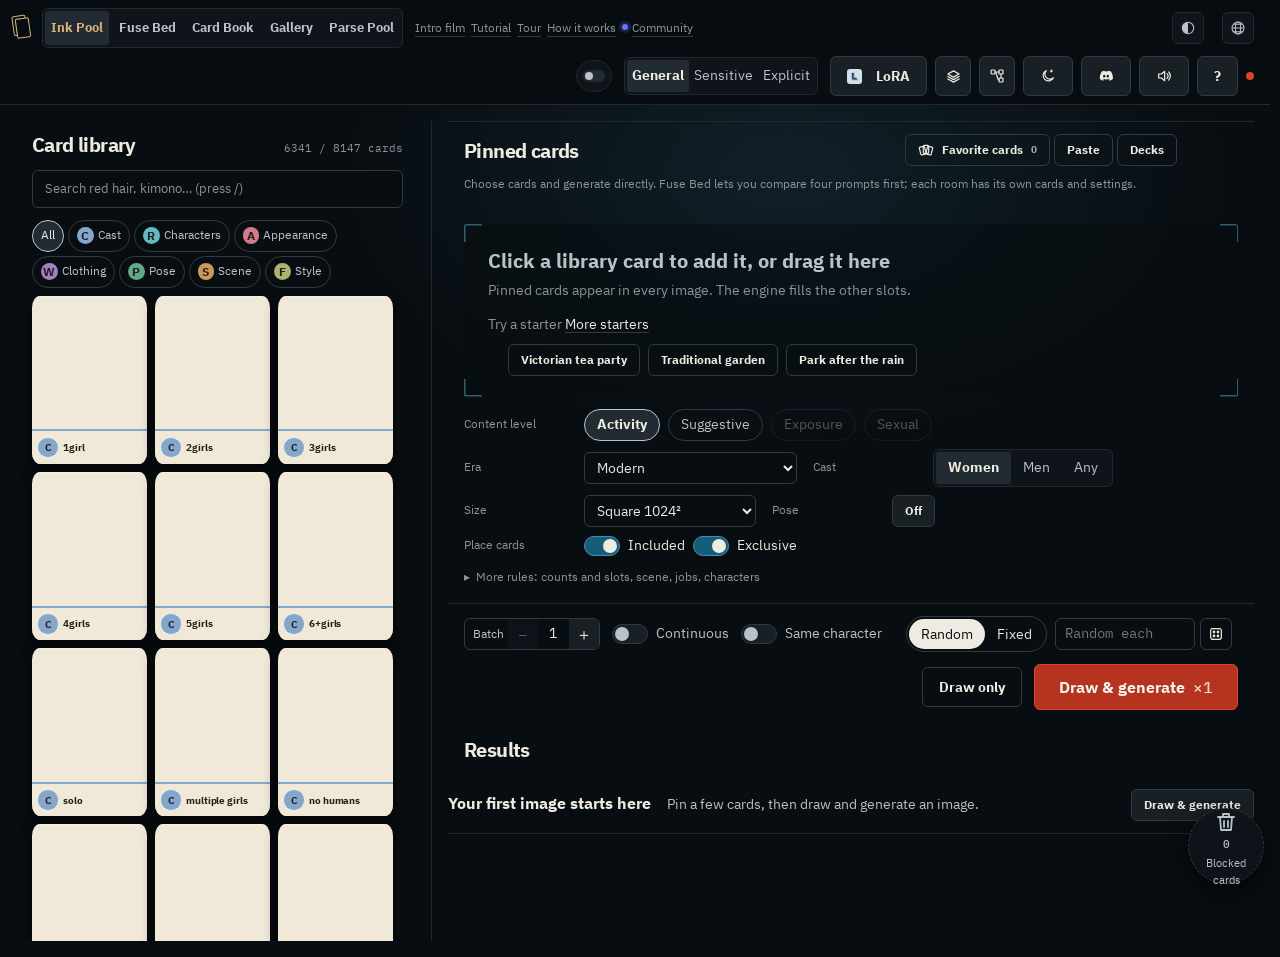
==== web/index.html @ 76e8118a "Light mode: Dark (default), Light or System Applied before first paint, remembered across rooms and " ====
<!doctype html>
<html lang="zh-Hant">
  <head>
    <meta charset="utf-8" />
    <script src="language.js"></script>
    <script src="theme.js"></script>
    <script type="module" src="i18n.js"></script>
    <script type="module" src="setup-panel.js"></script>
    <!-- 墨池 ⇄ 疊印台 ⇄ 卡冊 換版（styles.css 的 @view-transition）：判斷方向（滾筒光、分頁底線用），從別頁過來就不播。
         要在第一次畫面之前掛上，所以放在 head 最前面。 -->
    <script>
      // 開機中（詞庫、牌面還沒讀完）：頂欄底下一條掃光、空的牌格寫「正在讀詞庫」（styles.css）。
      // 開機做完 settleMotion() 拿掉；讀不到詞庫的話 15 秒後自己收，不會一直轉。
      document.documentElement.dataset.booting = "";
      setTimeout(() => delete document.documentElement.dataset.booting, 15000);
      // 直接開啟／重新整理：開版進場（motion.js playPageEntrance）要演的那幾塊，第一次畫面就先藏著（styles.css 的
      // html[data-entering]）。不藏的話骨架先露一兩百毫秒，進場時又整塊消失再浮上來，像閃了一下。
      // 頂欄不藏：開機的掃光在它底下。詞庫讀得慢、600ms 內進場還沒開始，就直接露出來、不演了。
      if (performance.getEntriesByType("navigation")[0]?.type !== "back_forward") {
        document.documentElement.dataset.entering = "";
        setTimeout(() => {
          if (!("entering" in document.documentElement.dataset)) return;
          delete document.documentElement.dataset.entering;
          document.documentElement.dataset.enterLate = "";
        }, 600);
      }
      // 按下頂欄的另一個分頁：那一格先亮起來（styles.css 的 [data-going]）。新的一頁還沒畫好時，
      // 換版先停在這一格的畫面上（data-vt-hold），按了要看得出有反應。從上一頁退回來時拿掉。
      addEventListener("click", (e) => {
        const a = e.target.closest?.(".page-switch a:not([aria-current])");
        if (!a || e.defaultPrevented || e.button || e.metaKey || e.ctrlKey || e.shiftKey || e.altKey) return;
        a.dataset.going = "";
      });
      addEventListener("pageshow", () => {
        for (const a of document.querySelectorAll(".page-switch a[data-going]")) delete a.dataset.going;
      });
      // 頂欄右邊的工具（LoRA、模型、工作流程、Discord…）要等伺服器回話，才一顆顆插到最前面：
      // 分級鈕被往左推好幾次（電腦上開頁時移了 500px），手機上多擠出一行、整頁往下掉。
      // 頂欄一畫出來（</header> 後面那行呼叫這裡），就在工具前面墊一塊空白，寬度＝上次在這一頁、
      // 同樣的視窗寬度和語言時工具放齊的寬度，減掉現在已經有的；按鈕插進來一顆，空白就縮一點，
      // 分級鈕不動。工具這一排的高度也照上次留好。兩秒沒變化就拿掉，記下這次放齊的大小。
      window.__mastSpace = () => {
        const tools = document.getElementById("mast-tools");
        if (!tools || typeof ResizeObserver !== "function") return;
        const KEY = "mochi.mast.v1";
        let lang = "";
        let saved = {};
        try {
          lang = localStorage.getItem("mochi.language.v1") || "";
          saved = JSON.parse(localStorage.getItem(KEY) || "{}") || {};
        } catch {}
        const id = (location.pathname.split("/").pop() || "index.html") + "|" + innerWidth + "|" + lang;
        const want = Array.isArray(saved[id]) ? saved[id] : null;
        const spacer = document.createElement("span");
        spacer.className = "mast-spacer";
        spacer.setAttribute("aria-hidden", "true");
        const items = () => [...tools.children].filter((x) => x !== spacer && x.getBoundingClientRect().width);
        const gap = () => parseFloat(getComputedStyle(tools).columnGap) || 0;
        // 工具本身佔的寬（不算墊的那塊）：每一顆的寬加上中間的間距。
        const used = () => {
          const list = items();
          return list.reduce((sum, x) => sum + x.getBoundingClientRect().width, 0) + gap() * Math.max(0, list.length - 1);
        };
        const fit = () => {
          if (!want) return;
          const room = want[0] - used() - gap();
          const width = room > 0.5 ? Math.round(room * 10) / 10 + "px" : "";
          if (spacer.style.width !== width) spacer.style.width = width;
          if (spacer.hidden !== !width) spacer.hidden = !width;
        };
        if (want) {
          tools.style.minHeight = want[1] + "px";
          tools.prepend(spacer);
          fit();
        }
        let quiet = 0;
        let frame = 0;
        let over = false;
        // 按鈕插進來、字換了：當下（畫出來之前）就補。其他大小變化（字型換上之類）下一格再補 ——
        // 在 ResizeObserver 裡直接改版面，主控台會報 ResizeObserver loop。
        const sizes = new ResizeObserver(() => {
          cancelAnimationFrame(frame);
          frame = requestAnimationFrame(fit);
          wait();
        });
        const kids = new MutationObserver((records) => {
          if (records.every((r) => r.target === spacer)) return;
          for (const x of tools.children) if (x !== spacer) sizes.observe(x);
          fit();
          wait();
        });
        const done = () => {
          if (over) return;
          over = true;
          clearTimeout(quiet);
          cancelAnimationFrame(frame);
          sizes.disconnect();
          kids.disconnect();
          spacer.remove();
          tools.style.minHeight = "";
          const box = [Math.round(used()), Math.round(tools.getBoundingClientRect().height)];
          if (!box[0]) return;
          try {
            const all = JSON.parse(localStorage.getItem(KEY) || "{}") || {};
            delete all[id];
            all[id] = box;
            const keys = Object.keys(all);
            for (const k of keys.slice(0, Math.max(0, keys.length - 24))) delete all[k];
            localStorage.setItem(KEY, JSON.stringify(all));
          } catch {}
        };
        const wait = () => {
          clearTimeout(quiet);
          quiet = setTimeout(done, 2000);
        };
        for (const x of tools.children) if (x !== spacer) sizes.observe(x);
        kids.observe(tools, { childList: true, subtree: true, characterData: true, attributes: true });
        // 最久等 6 秒：伺服器一直沒回，就照現在的樣子。
        setTimeout(done, 6000);
        wait();
      };
      addEventListener("pagereveal", (e) => {
        const vt = e.viewTransition;
        if (!vt) return;
        // 跳過轉場時 ready 會 reject；沒人接的話主控台每次換頁都多一行 AbortError。
        vt.ready.catch(() => {});
        // 五個房間由左到右：墨池 0、疊印台 1、卡冊 2、作品冊 3、解析池 4。往右走的換版從右邊進來，往左反過來。
        const room = (u) => (/fuse\.html$/.test(u) ? 1 : /book\.html$/.test(u) ? 2 : /album\.html$/.test(u) ? 3 : /parse\.html$/.test(u) ? 4 : /\/(index\.html)?$/.test(u) ? 0 : -1);
        let from = "";
        try {
          from = new URL(navigation?.activation?.from?.url || document.referrer || "", location.href).pathname;
        } catch {}
        const was = room(from);
        const here = room(location.pathname);
        if (was < 0 || here < 0 || was === here) return vt.skipTransition();
        document.documentElement.dataset.vt = here > was ? "fwd" : "back";
        // 進場的錯開動畫（styles.css 的 html[data-vt-in]）比轉場本身長一點，牌也可能晚一步才發進來：
        // 另外掛一個標記，一秒後才拿掉。
        document.documentElement.dataset.vtIn = document.documentElement.dataset.vt;
        // Remember the transition even when vocabulary arrives after its temporary CSS marker expires.
        document.documentElement.dataset.vtPlayed = "true";
        // 新的一版還沒畫好（詞庫、牌還在讀）：整段轉場先停在第一格，舊的一版留在畫面上（styles.css 的
        // html[data-vt-hold]），畫好了才演（motion.js 的 settleMotion 呼叫 __vtRelease）。以前轉場照時間演完，
        // 演的是空的一版，牌在後面一塊塊冒出來。背後預先開好的頁（prerender.js）早就畫好了，不用等。最多等 900ms。
        const html = document.documentElement;
        window.__vtRelease = () => {
          if (!("vtHold" in html.dataset)) return;
          delete html.dataset.vtHold;
          setTimeout(() => delete html.dataset.vtIn, 1100);
        };
        if ("booting" in html.dataset) {
          html.dataset.vtHold = "";
          setTimeout(() => window.__vtRelease(), 900);
        } else {
          setTimeout(() => delete html.dataset.vtIn, 1100);
        }
        vt.finished.finally(() => delete document.documentElement.dataset.vt);
        // 導覽的墨底從剛才那個標籤滑過來（三個分頁：找的是剛才那一頁的標籤，不是「另一個」）。
        const ink = document.querySelector(".page-switch-ink");
        const a = ink?.parentElement;
        const other = a && [...a.parentElement.querySelectorAll("a")].find((x) => x !== a && room(new URL(x.href).pathname) === was);
        if (ink && other) {
          const ra = a.getBoundingClientRect();
          const ro = other.getBoundingClientRect();
          if (ra.width) {
            ink.style.setProperty("--ink-dx", ro.left - ra.left + "px");
            ink.style.setProperty("--ink-sx", String(ro.width / ra.width));
            ink.classList.add("is-arriving");
            ink.addEventListener("animationend", () => ink.classList.remove("is-arriving"), { once: true });
          }
        }
      });
    </script>
    <!-- 預先開好另外三個房間（Edge／Chrome）：滑鼠停在頂欄的分頁上約 0.2 秒（或按下去那一下），
         瀏覽器就在背後把那一頁整個開好，點下去直接換上、換版演的是畫好的一頁。Safari 不認得，照舊一般開頁。
         背後開的時候不接著印、點進去之前存檔被改過就重新整理（prerender.js）。 -->
    <script type="speculationrules">
      { "prerender": [{ "where": { "selector_matches": ".page-switch a:not([aria-current])" }, "eagerness": "moderate" }] }
    </script>
    <meta name="viewport" content="width=device-width, initial-scale=1, viewport-fit=cover" />
    <meta name="theme-color" content="#0f1217" />
    <title>墨池 · 抽牌生圖</title>
    <meta name="description" content="排字匣的卡牌版：把字拖進合成池，引擎抽牌補齊，每張圖底下攤開用了哪些牌。" />
    <link rel="icon" href="favicon.svg" type="image/svg+xml" />
    <!-- 加到主畫面（iPhone：分享 → 加入主畫面）：像 App 一樣全螢幕打開，沒有網址列。
         狀態列透明疊在頁面上，body 用 safe-area 讓出瀏海那一段（styles.css）。 -->
    <link rel="manifest" href="manifest.json" />
    <link rel="apple-touch-icon" href="icon-180.png" />
    <meta name="apple-mobile-web-app-capable" content="yes" />
    <meta name="mobile-web-app-capable" content="yes" />
    <meta name="apple-mobile-web-app-status-bar-style" content="black-translucent" />
    <meta name="apple-mobile-web-app-title" content="墨池" />
    <!-- 墨池 ↔ 疊印台 的跨頁轉場：同意書放在最前面、直接寫在頁面裡。放在 styles.css 的話，
         冷啟動時它排在 Google Fonts 後面才讀到，瀏覽器已經判定這頁沒同意，轉場就被跳過。 -->
    <style>
      @media (prefers-reduced-motion: no-preference) {
        @view-transition {
          navigation: auto;
        }
      }
    </style>
    <link rel="preload" href="lexicon.json" as="fetch" crossorigin />
    <link rel="preload" href="cards/manifest.json" as="fetch" crossorigin />
    <link rel="modulepreload" href="engine.js" />
    <link rel="stylesheet" href="fonts.css" />
    <link rel="stylesheet" href="card.css" />
    <link rel="stylesheet" href="tokens.css" />
    <link rel="stylesheet" href="styles.css" />
    <link rel="stylesheet" href="custom.css" />
    <link rel="stylesheet" href="lora.css" />
    <link rel="stylesheet" href="models.css" />
    <link rel="stylesheet" href="discord.css" />
    <link rel="stylesheet" href="locale.css" />
  </head>
  <body>
    <header class="mast">
      <div class="mast-primary">
        <h1 class="wordmark">墨池</h1>
        <nav class="page-switch" aria-label="墨池頁面">
          <a href="./" aria-current="page"><span class="page-switch-ink" aria-hidden="true"></span><span class="page-switch-label">墨池</span></a>
          <a href="fuse.html" title="一張牌一層墨：照花色疊進卡池，看引擎補了什麼再付印"><span class="page-switch-label">疊印台</span></a>
          <a href="book.html" title="每張牌用過幾次：多到少、少到多，點開看它的來歷"><span class="page-switch-label">卡冊</span></a>
          <a href="album.html" title="收藏的成品：大圖、用了哪些牌、帶回墨池再印"><span class="page-switch-label">作品冊</span></a>
          <a href="parse.html" title="丟一張圖進來：認出畫面裡的字變成牌，帶去合成池或疊印台"><span class="page-switch-label">解析池</span></a>
        </nav>
        <a class="mast-extra" href="intro.html" title="三分鐘的介紹影片（畫面、配樂即時產生）· Intro film">介紹影片</a>
        <a class="mast-extra" href="tutorial.html" title="墨池與疊印台的使用教學影片 · How-to film">教學</a>
        <a class="mast-extra" href="arch.html" title="一張圖怎麼抽出來：分類、互斥、分級、擋未成年、整個程式的架構 · How it works">原理</a>
      </div>
      <div class="mast-controls">
        <!-- 不限制：打開後所有牌都不受分級限制（rating-free.js）。放在 HTML 裡，頂欄一畫出來就在，不會晚一步把分級鈕往右推。 -->
        <button class="rating-free" id="rating-free" type="button" role="switch" aria-checked="false" title="不限制：打開後所有牌都不受全年齡／敏感／色情限制"><span class="rating-free-knob" aria-hidden="true"></span><span class="rating-free-label">不限</span></button>
        <div class="segmented" id="rating" data-kind="rating" role="radiogroup" aria-label="尺度分級"></div>
        <div class="mast-tools" id="mast-tools">
          <button class="ghost icon-btn" id="sound-btn" type="button" aria-pressed="true" aria-label="聲音：開" title="聲音：開" data-sfx="off"></button>
          <div class="ping" id="ping" data-ok="" role="status" aria-live="polite"><i aria-hidden="true"></i><span>Comfy…</span></div>
        </div>
      </div>
    </header>
    <script>window.__mastSpace?.();</script>

    <div class="layout">
      <aside class="library panel" id="library" aria-label="字盒">
        <div class="panel-head">
          <h2>字盒</h2>
          <p><span class="lib-count" id="lib-count"></span></p>
          <button class="btn btn-small btn-ghost lib-toggle" id="lib-toggle" type="button" aria-controls="lib-grid">收起字盒</button>
        </div>
        <div class="lib-search">
          <input id="lib-q" type="search" placeholder="搜尋：紅髮、kimono…（按 / 跳到這裡）" aria-label="搜尋字盒" autocomplete="off" />
        </div>
        <div class="suit-tabs" id="suit-tabs" role="group" aria-label="花色"></div>
        <div class="group-now" id="lib-group-now" hidden></div>
        <!-- 細分類籤跟牌一起捲（電腦的字盒、手機的挑牌抽屜；styles.css 的 .lib-scroll）：籤多的花色牌格才不會只剩一小條。 -->
        <div class="lib-scroll" id="lib-scroll">
          <div class="group-chips" id="group-chips" role="group" aria-label="小分類" hidden></div>
          <div class="lib-grid" id="lib-grid" aria-label="字盒裡的牌：點一下放進合成池，拖進廢字簍封鎖"></div>
        </div>
      </aside>

      <main class="work" id="work">
        <section class="pool panel" aria-labelledby="pool-title">
          <div class="panel-head">
            <h2 id="pool-title">合成池</h2>
            <p class="workspace-purpose"><span>選牌後直接生成。疊印台可先比較四組提示詞；兩邊的選牌與規則各自獨立。</span> <a class="link-btn is-off" id="pool-to-fuse" href="fuse.html" inert>帶牌去疊印台</a></p>
            <p><span id="pool-count"></span> <button class="btn btn-small btn-ghost hand-btn" id="hand-btn" type="button" aria-pressed="false" title="偏好卡牌：常用的牌收在視窗底部，點一下就放進合成池"><svg viewBox="0 0 24 24" width="16" height="16" fill="none" stroke="currentColor" stroke-width="1.8" stroke-linejoin="round" aria-hidden="true"><rect x="3" y="7" width="8" height="12" rx="1.5" transform="rotate(-14 7 13)"/><rect x="8" y="5" width="8" height="12" rx="1.5"/><rect x="13" y="7" width="8" height="12" rx="1.5" transform="rotate(14 17 13)"/></svg><span>偏好卡牌</span><b id="hand-count">0</b></button> <button class="btn btn-small btn-ghost" id="pool-paste" type="button" title="貼上一段提示詞，詞庫有的變成牌（電腦上也可以在空白處直接按 Ctrl+V）">貼上</button> <button class="btn btn-small btn-ghost" id="pool-decks" type="button" title="把合成池存成牌組，或套用存過的牌組">牌組</button> <button class="btn btn-small btn-ghost is-off" id="pool-clear" type="button" inert>清空</button></p>
          </div>
          <div class="pool-well" id="pool-well" aria-label="合成池：放進來的字每張圖都一定有"></div>
          <div class="rules" id="rules"></div>
          <div class="go-bar" id="go-bar"></div>
        </section>

        <section aria-labelledby="wall-title">
          <div class="wall-head" id="wall-head">
            <h2 id="wall-title">成品</h2>
            <p>每張圖用了哪些牌收在「牌 · N」裡：你放進池子的，和引擎抽到的。</p>
            <div class="wall-tools" id="wall-tools"></div>
          </div>
          <div class="wall-empty" id="wall-empty">
            <h3>還沒有成品</h3>
            <p>放幾個字進合成池，就能抽牌並生圖。</p>
            <button class="btn btn-small" id="wall-start" type="button">抽並生圖</button>
          </div>
          <div class="wall" id="wall"></div>
        </section>
      </main>
    </div>

    <div class="go-float" id="go-float" role="group" aria-label="抽牌（浮動）" data-show="false" inert></div>
    <button class="trash" id="trash" type="button"></button>
    <div class="toast" id="toast" role="status" aria-live="polite"></div>
    <div class="tray-bridge" id="tray-bridge" aria-hidden="true" hidden><span>偏好卡牌</span></div>
    <script>
      try {
        const cards = JSON.parse(localStorage.getItem("mochi.hand.v1") || "[]");
        if (Array.isArray(cards) && cards.length) {
          const bridge = document.getElementById("tray-bridge");
          bridge.hidden = false;
          bridge.dataset.open = localStorage.getItem("mochi.hand.v1.open") !== "false" ? "true" : "false";
          bridge.style.setProperty("--tray-count", Math.min(cards.length, 10));
          bridge.style.setProperty("--tray-w", `${Math.max(360, 40 + Math.min(cards.length, 10) * 93)}px`);
          bridge.firstElementChild.textContent = `偏好卡牌 ${cards.length}/10`;
        }
      } catch { /* 儲存空間不可用時，照常載入頁面。 */ }
    </script>
    <script type="module" src="install-app.js"></script>
    <script type="module" src="app.js"></script>
      <div class="vt-sweep" aria-hidden="true"></div>
  </body>
</html>
---- web/fonts.css ----
/* Generated by scripts/build_web6_fonts.py. Chiron Hei HK 2.530, Chiron Sung HK, IBM Plex Mono 1.1.0 and IBM Plex Sans 1.1.0, SIL OFL 1.1.
 * Everything is local: no Google Fonts requests. Characters outside the Chiron subset
 * (new vocabulary, user text) use the system fallback until the subset is rebuilt. */
@font-face {
  font-family: "Chiron Hei HK";
  font-style: normal;
  font-weight: 200 900;
  font-display: swap;
  src: url("fonts/chiron-hei-hk-web6.woff2?v=b9dcadcda8") format("woff2");
  unicode-range: U+20-7E, U+A7, U+B0-B2, U+B7, U+D7, U+F7, U+2013-2014, U+2019, U+201C-201D, U+2026, U+2039-203A, U+2190-2194, U+21C4, U+2212, U+221E, U+2229, U+2248, U+2260-2261, U+2264-2265, U+2318, U+2460-2463, U+2502, U+258D, U+25B8, U+25BE, U+2605-2606, U+2665, U+266D, U+2713, U+3001-3002, U+3007, U+300C-300F, U+30FB, U+3400, U+4E00-4E01, U+4E03, U+4E09-4E0B, U+4E0D, U+4E14, U+4E16, U+4E18, U+4E1F, U+4E26, U+4E2D, U+4E32, U+4E38-4E39, U+4E3B, U+4E45, U+4E4B, U+4E4E, U+4E56, U+4E58, U+4E5D, U+4E5F, U+4E73, U+4E7E, U+4E82, U+4E86, U+4E8B-4E8C, U+4E92, U+4E94-4E95, U+4E9B, U+4E9E, U+4EA1, U+4EA4, U+4EAB-4EAE, U+4EBA, U+4EC0, U+4EC7, U+4ECA-4ECB, U+4ECD, U+4ED4, U+4ED6, U+4ED8-4ED9, U+4EE3-4EE5, U+4EF0, U+4EF6, U+4EFB, U+4EFD, U+4EFF, U+4F01, U+4F0A, U+4F0D, U+4F0F, U+4F11, U+4F2F-4F30, U+4F34, U+4F38, U+4F3A, U+4F3C-4F3D, U+4F46-4F48, U+4F4D-4F50, U+4F54-4F55, U+4F5B-4F5C, U+4F60, U+4F69, U+4F75, U+4F7F, U+4F86, U+4F8B, U+4F8D, U+4F9B, U+4F9D, U+4FB6, U+4FBF, U+4FC2, U+4FC4, U+4FCA, U+4FDD, U+4FE1, U+4FEE-4FEF, U+4FF1, U+4FFE, U+5009, U+500B, U+500D, U+5011-5012, U+5019-501A, U+501F, U+5026, U+502B, U+503C, U+5047, U+504E-504F, U+505A, U+505C, U+5065, U+5074-5077, U+508D, U+5091, U+5098-5099, U+50A2, U+50AC, U+50B3, U+50B7, U+50BE, U+50C5, U+50CF, U+50D5, U+50E7, U+50F9, U+5100, U+5118, U+512A, U+5132, U+5140-5141, U+5143-5145, U+5148-5149, U+514B, U+514D, U+5152, U+5154, U+515C, U+5165, U+5167-5169, U+516B-516D, U+5171, U+5175-5178, U+517C, U+518A, U+518D, U+5191-5192, U+51A0, U+51A5, U+51AC, U+51B0, U+51B4, U+51B7, U+51C4, U+51C6, U+51CC, U+51DD, U+51F1, U+51F3, U+51F8-51FA, U+51FD, U+5200, U+5203, U+5206-5207, U+5211-5212, U+5217, U+521D, U+5224-5225, U+5229-522A, U+5230, U+5236-5238, U+523A-523B, U+5243, U+5247, U+524A-524B, U+524D-524E, U+5256, U+525B, U+525D, U+5269-526A, U+526F, U+5272, U+5283, U+5287-5288, U+528D, U+529B, U+529F-52A0, U+52A9-52AA, U+52C3, U+52C7, U+52D2, U+52D5, U+52D9, U+52DD, U+52E2, U+52FE-52FF, U+5305, U+5316-5317, U+5319, U+5320, U+5323, U+532F, U+5340-5341, U+5343, U+5347-534A, U+5354, U+5357, U+535A, U+5361, U+536F-5370, U+5373, U+5375, U+5377, U+537B, U+537F, U+5384, U+539A, U+539F, U+53AD, U+53BB, U+53C3, U+53C8-53CB, U+53CD, U+53D6-53D7, U+53E1-53E6, U+53EA-53ED, U+53EF-53F0, U+53F2-53F3, U+53F8, U+53FC, U+5403-5404, U+5408-540D, U+5410-5411, U+541B, U+541E-541F, U+5426-5427, U+542B, U+542D-542E, U+5435, U+5438-5439, U+543B, U+543D, U+5446, U+544A, U+5468, U+5473, U+547B-547D, U+548C, U+5492, U+5496, U+549A, U+54A7, U+54AC, U+54B2, U+54C1, U+54C8, U+54E1, U+54E5, U+54E9-54EA, U+54ED, U+54F2, U+54FA, U+5507, U+5510, U+552F, U+5531, U+5538, U+553E, U+5546, U+554F, U+555C, U+555E-555F, U+5561, U+5564, U+5566, U+556A, U+5575, U+5580, U+5584, U+5587, U+5589-558A, U+5598, U+559A, U+559C-559D, U+55AC, U+55AE, U+55B0, U+55CE, U+55E3, U+5606, U+5609, U+5617, U+561F, U+5634, U+563F, U+5653, U+5668, U+566A, U+566C, U+5674, U+5687, U+56A8, U+56B4, U+56CA, U+56DB, U+56DE, U+56E0, U+56FA, U+5708, U+570B, U+570D, U+5712-5713, U+5716, U+5718, U+571F, U+5728, U+5730, U+573E, U+5740, U+5742, U+5747, U+574E, U+5750-5751, U+5766, U+576A, U+5782-5783, U+578B, U+57A3, U+57C3, U+57CB, U+57CE, U+57DF-57E0, U+57F7, U+57FA, U+57FC, U+5802, U+5806-5807, U+5821, U+582A, U+5831, U+5834-5835, U+584A, U+584C, U+5854, U+5857-5858, U+585E, U+5862, U+586B, U+5875, U+5883, U+588A, U+5893, U+589C, U+589E, U+58A8, U+58AE, U+58C1, U+58C7, U+58D3, U+58DE, U+58EB, U+58FA, U+58FD, U+590F, U+5915-5916, U+591A, U+591C, U+5920, U+5922, U+5927, U+5929-592B, U+592E, U+5931, U+5937, U+593E, U+5947-5948, U+594F, U+5951, U+5957, U+5967, U+5973-5974, U+5976, U+5978-5979, U+597D, U+5982, U+5996, U+5999, U+599D, U+59AE, U+59B9, U+59BB, U+59C6, U+59CA-59CB, U+59D0, U+59D4, U+59E6, U+59EC, U+59FF, U+5A01, U+5A03, U+5A18, U+5A1B-5A1C, U+5A5A, U+5A66, U+5A6D, U+5A92, U+5AC1, U+5ACC, U+5B0C, U+5B43, U+5B50, U+5B54-5B55, U+5B57-5B58, U+5B64, U+5B69, U+5B6B, U+5B78, U+5B83, U+5B85, U+5B87-5B89, U+5B8C, U+5B95, U+5B97-5B98, U+5B9A, U+5B9C, U+5BA2-5BA4, U+5BAE, U+5BB0, U+5BB3-5BB6, U+5BB9, U+5BBF, U+5BC4, U+5BC6, U+5BCC, U+5BD3, U+5BDF, U+5BE2, U+5BE6-5BE7, U+5BE9, U+5BEB-5BEC, U+5BF5-5BF6, U+5BF8, U+5BFA, U+5C01, U+5C04, U+5C07-5C08, U+5C0A-5C0B, U+5C0D-5C0F, U+5C11, U+5C16, U+5C1A, U+5C24, U+5C31, U+5C3A, U+5C3C, U+5C3E-5C41, U+5C45, U+5C48, U+5C4B-5C4D, U+5C4F-5C51, U+5C55, U+5C5C, U+5C64-5C65, U+5C6C, U+5C71, U+5C90, U+5CA1, U+5CA9, U+5CB3, U+5CB8, U+5CE8, U+5CF0, U+5CF6, U+5CFD, U+5D07, U+5D0E, U+5D16, U+5D19, U+5D29, U+5D4C, U+5D6F, U+5DBA, U+5DBD, U+5DD2, U+5DDD-5DDE, U+5DE1-5DE2, U+5DE5-5DE8, U+5DEB, U+5DEE, U+5DF1-5DF2, U+5DF4, U+5DF7, U+5DFD-5DFE, U+5E02-5E03, U+5E0C, U+5E15, U+5E1A, U+5E2B, U+5E2D, U+5E33, U+5E36, U+5E38, U+5E3D, U+5E40, U+5E45, U+5E55, U+5E5F, U+5E6B, U+5E72-5E74, U+5E78-5E79, U+5E7B-5E7E, U+5E8A, U+5E8F, U+5E95, U+5E97, U+5EA6-5EA7, U+5EAB, U+5EAD, U+5EB7, U+5EC1-5EC2, U+5ECA, U+5ED3, U+5EDA, U+5EDF-5EE0, U+5EE2-5EE3, U+5EF3, U+5EF6-5EF7, U+5EFA, U+5F04, U+5F0F, U+5F13-5F15, U+5F17, U+5F1F-5F20, U+5F26-5F27, U+5F31, U+5F35, U+5F37, U+5F48, U+5F4E, U+5F59, U+5F62, U+5F69, U+5F71, U+5F7C, U+5F80, U+5F85, U+5F88, U+5F8B-5F8C, U+5F90-5F91, U+5F97, U+5F9E, U+5FA1, U+5FA9-5FAA, U+5FAE, U+5FB5, U+5FB7, U+5FBD, U+5FC3, U+5FC5, U+5FCD, U+5FD7-5FD9, U+5FEB, U+5FF5, U+5FFD, U+600E, U+6012, U+6015, U+601D, U+6027-6028, U+602A, U+6046, U+604D, U+6050, U+6062, U+6064, U+6069, U+606F-6070, U+6084-6085, U+6089, U+6094, U+609F, U+60B2, U+60B6, U+60C5, U+60D1, U+60E0-60E1, U+60F3, U+6109, U+610F, U+611B, U+611F, U+614B-614C, U+614E, U+6155, U+6162-6163, U+6167, U+616E, U+6170, U+6176, U+6182, U+6191, U+61B6, U+61C2, U+61C9, U+61F6-61F8, U+6200, U+6210-6212, U+6216, U+621F, U+622A, U+6230, U+6232-6234, U+6236, U+623F-6241, U+6247, U+624B, U+624D-624E, U+6253, U+6258, U+625B, U+6263, U+626D-626F, U+6276, U+6279, U+627E, U+6280, U+6284, U+628A, U+6293, U+6295-6296, U+6298, U+62AB-62AC, U+62B1, U+62B5, U+62B9, U+62BC-62BD, U+62C6-62C7, U+62C9, U+62CD, U+62D2, U+62D4, U+62D6, U+62D8, U+62DB-62DC, U+62EC, U+62F1, U+62F3, U+62FC-62FD, U+62FF, U+6301, U+6307, U+6309, U+6311, U+6316, U+632A, U+632F, U+633D, U+634F, U+6355, U+6367-6368, U+6372, U+6377, U+6380, U+6382-6383, U+6389, U+638C, U+638F-6390, U+6392, U+6399, U+639B, U+63A0, U+63A2, U+63A5, U+63A7-63A9, U+63B0, U+63C9, U+63CD, U+63CF-63D0, U+63D2, U+63DA-63DB, U+63E1, U+63ED-63EE, U+63F4, U+63F9, U+6406, U+640D, U+6413-6414, U+6416, U+641C, U+6427, U+642C-642D, U+6436, U+643E, U+6440, U+6458, U+645F, U+6469, U+6478, U+647A, U+6487-6488, U+6490, U+6492-6493, U+649E, U+64A4-64A5, U+64A9, U+64AB, U+64AD-64AE, U+64B2, U+64BC, U+64BF, U+64C1, U+64C7, U+64CA-64CB, U+64CD-64CE, U+64DA, U+64E0, U+64E6, U+64EC, U+64F1-64F2, U+64F4, U+64F7, U+64FA, U+650F, U+6514, U+651D, U+6522, U+6524, U+652F, U+6536, U+6539, U+653B, U+653E-653F, U+6545, U+6548, U+654F, U+6551, U+6557-6559, U+655E, U+6563, U+6566, U+656C, U+6572, U+6574, U+6578, U+6582, U+6587, U+6591, U+6597, U+6599, U+659C, U+65A5, U+65AC, U+65AF-65B0, U+65B7, U+65B9, U+65BC-65BD, U+65C1, U+65C5, U+65CB, U+65CF, U+65D7, U+65E2, U+65E5-65E6, U+65E9, U+6602, U+6606, U+660E-660F, U+6613, U+661F, U+6625, U+6627-6628, U+662F, U+6642-6643, U+665A, U+665D, U+6668, U+666E-666F, U+6674, U+6676, U+667A, U+667E, U+6681, U+6688, U+6696-6697, U+66AB, U+66AE, U+66B4, U+66C7, U+66D6, U+66DD, U+66E0, U+66EC, U+66F2-66F4, U+66F8, U+66FC, U+66FE-6700, U+6703, U+6708-6709, U+670B, U+670D, U+6717, U+671B, U+671D, U+671F, U+6728, U+672A-672D, U+6731, U+6735, U+6746, U+6749, U+674E, U+6750-6751, U+6753, U+6756, U+675C, U+675F-6760, U+676F, U+6771, U+677E-677F, U+6790, U+6795, U+6797, U+679A, U+679C, U+67AF, U+67B6-67B7, U+67C4, U+67CF-67D0, U+67D3-67D4, U+67E5, U+67EF, U+67F1, U+67F3, U+6813, U+6817, U+6821, U+6838-6839, U+683C, U+6842-6843, U+6845-6846, U+6848, U+684C, U+6850-6851, U+6854, U+6876, U+687F, U+6885, U+6893, U+6897, U+689D, U+68AF-68B0, U+68B3, U+68C4, U+68CB, U+68CD, U+68D2, U+68D5, U+68D8, U+68DA, U+68EE, U+68F2, U+68F5, U+6905, U+690D, U+6953, U+695A, U+696D, U+6975, U+6982, U+699B-699C, U+69BB, U+69CB, U+69CD, U+69FD, U+6A01-6A02, U+6A13, U+6A19, U+6A21, U+6A23, U+6A2B, U+6A39, U+6A44, U+6A4B, U+6A58-6A59, U+6A5F, U+6A61-6A62, U+6A6B, U+6A94, U+6AA2, U+6AAF, U+6AB3, U+6ABB, U+6AC3, U+6ADA, U+6AE5, U+6AFB, U+6B04, U+6B0A, U+6B16, U+6B20-6B21, U+6B23, U+6B3E, U+6B4C, U+6B50, U+6B61-6B67, U+6B6A, U+6B77-6B78, U+6B7B, U+6B8A, U+6B98, U+6BAD, U+6BB5, U+6BBA, U+6BBF, U+6BCD, U+6BCF, U+6BD2, U+6BD4, U+6BD7-6BD8, U+6BDB, U+6BEB, U+6BEF, U+6C11, U+6C23, U+6C34, U+6C38, U+6C41-6C42, U+6C57, U+6C5F-6C60, U+6C7A, U+6C7D, U+6C83, U+6C89, U+6C92, U+6C99, U+6CB3, U+6CB9, U+6CBB, U+6CBF, U+6CC1, U+6CC4, U+6CC9, U+6CCC, U+6CD5, U+6CDB, U+6CE1-6CE3, U+6CE5, U+6CE8, U+6CF0, U+6CF3, U+6D0B, U+6D17, U+6D1B, U+6D1E, U+6D29, U+6D32, U+6D3B, U+6D3E, U+6D41, U+6D66, U+6D69-6D6A, U+6D6E, U+6D74, U+6D77, U+6D85, U+6D88-6D89, U+6D8E, U+6DB2, U+6DBC, U+6DC7, U+6DCB, U+6DD1, U+6DDA, U+6DE1, U+6DE8, U+6DEB, U+6DF1, U+6DF5, U+6DF7, U+6DFA, U+6E05, U+6E1B, U+6E21, U+6E23, U+6E26, U+6E2C, U+6E2F, U+6E38, U+6E4A, U+6E56, U+6E6F, U+6E90, U+6E96, U+6E9C-6E9D, U+6E9F, U+6EA2, U+6EAA-6EAB, U+6EC5, U+6ED1, U+6ED5, U+6EF2, U+6EF4, U+6EFE-6EFF, U+6F02, U+6F0F, U+6F14, U+6F20, U+6F22, U+6F29, U+6F2B, U+6F38, U+6F3E, U+6F51, U+6F54, U+6F58, U+6F5B, U+6F6E, U+6F80, U+6FA1, U+6FA4, U+6FC0-6FC1, U+6FC3, U+6FD5, U+6FF1, U+6FFE, U+700F, U+7011, U+7028, U+702C, U+704C, U+7058, U+706B, U+7070, U+7076, U+707C-707D, U+708E, U+7099, U+70B8, U+70BA, U+70C8, U+70CF, U+70D8-70D9, U+70E4, U+7119, U+7121, U+7126, U+7130, U+7136, U+7149, U+714C, U+7159, U+7167, U+7169, U+716E, U+7184, U+718A, U+7194, U+7199, U+719F, U+71B1, U+71C3, U+71C8, U+71D2, U+71D5, U+71DF, U+71ED, U+71FC, U+7206, U+7210, U+722A, U+722C-722D, U+7235-7236, U+723E, U+7246-7248, U+724C, U+7259, U+725B, U+7262, U+7267, U+7269, U+7279, U+727D, U+72AC, U+72C0, U+72C2, U+72C4, U+72D0, U+72D7, U+72DB, U+72F8, U+72FC, U+7319, U+731C, U+7325, U+7344-7345, U+734E, U+7360, U+7368, U+7370, U+7372, U+7375, U+7378, U+737B, U+7384, U+7387, U+7389, U+738B, U+7396, U+73A9, U+73AB, U+73BB, U+73C0, U+73C8, U+73CA, U+73CD, U+73E0, U+73ED, U+73FE, U+7403, U+7406, U+7409, U+7425, U+742A, U+7433-7434, U+7436, U+7455, U+745A, U+745C, U+745E-745F, U+746A, U+7470, U+7483, U+74B0, U+74DC, U+74E3, U+74E6, U+74F6, U+7518, U+751A, U+751C, U+751F, U+7522, U+7528-7529, U+7530-7533, U+7537, U+754C, U+754F, U+7554, U+7559, U+7565, U+756B, U+7570, U+7576, U+758A, U+75A4, U+75B2, U+75C5, U+75D5, U+75E3, U+7600, U+760B, U+7626, U+7642, U+7656, U+7661, U+767B-767E, U+7682, U+7684, U+7687, U+7699, U+76AE, U+76BA, U+76D2, U+76D4, U+76DB-76DC, U+76DE, U+76E1, U+76E3-76E4, U+76E7, U+76EA, U+76EE, U+76F4, U+76F8, U+76FE, U+7701, U+7709, U+770B, U+771F-7720, U+7728-7729, U+772F, U+7738, U+773C, U+773E, U+774F, U+775B-775C, U+7761, U+7763, U+776A-776B, U+7784, U+7787, U+778E, U+77A5, U+77AC, U+77B0, U+77B3, U+77DB, U+77E2, U+77E5, U+77E9, U+77ED-77EE, U+77F3, U+7802, U+780D, U+7815, U+7834, U+7838, U+786C, U+7887, U+788E, U+7897, U+78A7, U+78B0, U+78BA, U+78BC, U+78C1, U+78DA, U+78E8, U+7901, U+790E, U+7919, U+792B, U+793A, U+793E, U+7948, U+795E, U+7968, U+796D, U+797F, U+7981, U+798F, U+79A6-79A7, U+79AE, U+79B1, U+79BF-79C1, U+79CB, U+79D1-79D2, U+79DF, U+79FB, U+7A00, U+7A0B, U+7A0D, U+7A2E, U+7A31, U+7A3B, U+7A3D, U+7A3F-7A40, U+7A46, U+7A4D, U+7A57, U+7A69, U+7A74, U+7A76, U+7A79-7A7A, U+7A7F, U+7A81, U+7A84, U+7A92, U+7A97, U+7AA9-7AAA, U+7AAE, U+7ABA, U+7ACB, U+7AD9, U+7AE0, U+7AE5, U+7AEF, U+7AF6, U+7AF9, U+7AFF, U+7B11, U+7B1B, U+7B26, U+7B28, U+7B2C, U+7B46, U+7B49, U+7B4B, U+7B52, U+7B54, U+7B56, U+7B77, U+7B8D, U+7B97, U+7BA1, U+7BAD, U+7BB1, U+7BC0, U+7BC4, U+7BC7, U+7BC9, U+7BDD, U+7BE9, U+7BF7, U+7C0D, U+7C21, U+7C27, U+7C2A, U+7C37, U+7C3D-7C3F, U+7C43, U+7C60, U+7C64, U+7C6C, U+7C73, U+7C89, U+7C92, U+7C97, U+7CB9, U+7CBE, U+7CCA, U+7CD5-7CD6, U+7CDF, U+7CF0, U+7CFB, U+7D00, U+7D04-7D05, U+7D0B, U+7D0D, U+7D10, U+7D14, U+7D17, U+7D19-7D1B, U+7D20, U+7D22, U+7D2B-7D2C, U+7D2E-7D30, U+7D39-7D3A, U+7D42, U+7D44, U+7D50, U+7D55, U+7D5E, U+7D63, U+7D66, U+7D68, U+7D71-7D72, U+7D81, U+7D91, U+7D93, U+7D9C, U+7DA0, U+7DA2, U+7DAD, U+7DB1-7DB2, U+7DBE, U+7DCA, U+7DD2, U+7DD8, U+7DDA, U+7DDE, U+7DE3, U+7DE8-7DE9, U+7DF4, U+7E1B, U+7E2B, U+7E2E, U+7E3D-7E3E, U+7E41, U+7E43, U+7E46, U+7E54, U+7E5E, U+7E61, U+7E69-7E6A, U+7E7C-7E7D, U+7E8C, U+7E8F, U+7E96, U+7E9C, U+7EC6, U+7F38, U+7F3A, U+7F50, U+7F55, U+7F69-7F6A, U+7F6E, U+7F85, U+7F8A, U+7F8E, U+7F9E, U+7FA4, U+7FA8-7FA9, U+7FBD, U+7FC1, U+7FC5, U+7FD4, U+7FF9, U+7FFB-7FFC, U+8001, U+8003, U+8005, U+800C, U+8010, U+8017, U+8033, U+8036, U+804A, U+8056, U+805A, U+805E, U+806F, U+8072, U+8077, U+807D, U+8085, U+8089, U+808B-808C, U+8096, U+8098, U+809A-809B, U+80A1-80A2, U+80A5, U+80A9, U+80B2, U+80C3, U+80CC, U+80CE, U+80D6, U+80DB, U+80DE, U+80E1, U+80EF, U+80F8, U+80FD, U+8106, U+810A, U+8116, U+812B, U+8139, U+814B, U+8153, U+8155, U+8165-8166, U+816B, U+816E, U+8170, U+8173, U+8178-817A, U+817F-8180, U+818A, U+818F, U+819A, U+819C-819D, U+81A0, U+81A8-81A9, U+81C0, U+81C2, U+81C9, U+81CD, U+81D8, U+81DF, U+81E5, U+81E8, U+81EA, U+81F3-81F4, U+81FA, U+8207-820A, U+820C, U+8214, U+821E-821F, U+822A, U+822C, U+8239, U+8247, U+8259, U+8266, U+826F, U+8272, U+8276, U+827E, U+8292, U+8299, U+82AD, U+82B1, U+82D1, U+82D4, U+82D7, U+82E5, U+82F1, U+8304, U+8309, U+8328, U+832B, U+8332, U+8336, U+8349, U+8377, U+837C, U+8389-838A, U+838E, U+8393, U+8396, U+83AB, U+83C7-83C8, U+83CA, U+83D3, U+83DC, U+83EF, U+83F1-83F2, U+83F8, U+8404, U+840A, U+840C, U+842C, U+843D, U+8449, U+8457, U+845B, U+8461, U+8466, U+8469, U+846C, U+8475, U+8482, U+8499, U+84B8, U+84BC, U+84CB, U+84D3, U+84EC, U+84EE, U+8514, U+851A, U+852D, U+853D, U+8569, U+857E, U+8584, U+8587, U+85A9, U+85C9, U+85CD, U+85CF, U+85DD, U+85FB, U+8606-8607, U+860B, U+8611, U+862D, U+863F, U+864E, U+8650, U+8655, U+865B, U+865E-865F, U+8679, U+86BA, U+86C7, U+86CB, U+86D9, U+8702, U+8725, U+8734, U+8737, U+8759, U+8760, U+8774, U+8776, U+87A2, U+87BA, U+87F2, U+881F, U+8836, U+8840, U+884C, U+8853, U+8857, U+885B, U+885D, U+8861, U+8863, U+8868-8869, U+886B, U+8870, U+8882, U+888B, U+888D, U+8896, U+88AB, U+88B4, U+88C1-88C2, U+88D9, U+88DC-88DD, U+88E1, U+88F8-88F9, U+88FD, U+8907, U+890C, U+8925, U+892A, U+8932, U+8936, U+893B, U+8956, U+895F-8960, U+8966, U+896A, U+896F, U+897F, U+8981, U+8986, U+898B, U+898F, U+8996, U+89AA, U+89BA, U+89BD, U+89C0, U+89D2, U+89E3, U+89F8, U+8A00, U+8A02, U+8A08, U+8A0A, U+8A0E, U+8A13, U+8A17-8A18, U+8A1D, U+8A2D, U+8A31, U+8A34, U+8A3A-8A3B, U+8A55, U+8A5E, U+8A60, U+8A62, U+8A66, U+8A69, U+8A71-8A73, U+8A87, U+8A8C-8A8D, U+8A95, U+8A98, U+8A9E, U+8AA4, U+8AAA, U+8AB0, U+8ABF, U+8AC7, U+8ACB, U+8AD6, U+8ADC, U+8AE7, U+8AFE, U+8B0E, U+8B1B, U+8B1D, U+8B49, U+8B58, U+8B66, U+8B6F-8B70, U+8B77, U+8B80, U+8B8A, U+8B93, U+8C37, U+8C41, U+8C46, U+8C4E, U+8C50, U+8C5A, U+8C61, U+8C6A, U+8C79, U+8C93, U+8C9D-8C9E, U+8CA0, U+8CA2, U+8CA7, U+8CA9, U+8CAB-8CAC, U+8CB7, U+8CBB-8CBC, U+8CC0, U+8CC7, U+8CD3, U+8CDE, U+8CE3, U+8CEA, U+8CED, U+8CF4, U+8CFC-8CFD, U+8D08, U+8D0F, U+8D64, U+8D6B, U+8D70, U+8D77, U+8D81, U+8D85, U+8D8A, U+8D9F, U+8DA3, U+8DA8, U+8DB3-8DB4, U+8DBE, U+8DCC, U+8DD1, U+8DDD, U+8DDF, U+8DE1, U+8DE8, U+8DEA, U+8DEF, U+8DF3, U+8E0F, U+8E1D, U+8E22, U+8E29, U+8E2E, U+8E5F, U+8E6D, U+8E72, U+8E8D, U+8EAB-8EAC, U+8EB2, U+8EBA, U+8EC0, U+8ECA, U+8ECC-8ECD, U+8EDF, U+8EF8, U+8F03, U+8F09, U+8F15, U+8F1D, U+8F2A, U+8F2F, U+8F38, U+8F49, U+8F9B, U+8FA3, U+8FA6, U+8FA8, U+8FAE-8FAF, U+8FB1-8FB2, U+8FC4, U+8FCE, U+8FD1, U+8FD4, U+8FEA-8FEB, U+8FF0, U+8FF4, U+8FF7, U+8FFD, U+9000-9001, U+9006, U+900F-9010, U+9014, U+9017, U+9019-901B, U+901F-9020, U+9023, U+9031-9032, U+903C, U+903E, U+9047, U+904A-904B, U+904D-904E, U+9053-9054, U+9059, U+905E, U+9060, U+9069, U+906E, U+9072, U+9075, U+9078, U+907A, U+907C, U+907F-9080, U+9084, U+908A, U+908F, U+90A3, U+90A6, U+90AA, U+90B8, U+90CE, U+90E8, U+90FD, U+9109, U+9119, U+9130, U+914D, U+9152, U+9189, U+9192, U+919C, U+91AB, U+91CB-91CF, U+91D1, U+91D8, U+91DD, U+91E3, U+91F5, U+920D, U+9215, U+9234, U+9238, U+925B, U+9264, U+9280, U+9285, U+92AC, U+92B7, U+92EA, U+92F8, U+92FC, U+9304, U+9310, U+9322, U+9326, U+9328, U+932F, U+9336, U+934A-934B, U+935B, U+9375, U+937E, U+9396, U+93A7, U+93AE, U+93C8, U+93E1, U+9410, U+9418, U+9435, U+943A, U+9470, U+947D, U+9577, U+9580, U+9583, U+9589, U+958B, U+9592-9593, U+9598, U+95B1, U+95DC, U+962E, U+9631-9632, U+963B, U+963F-9640, U+9644, U+964D, U+9650, U+9661-9664, U+9670, U+9673, U+9677-9678, U+967D, U+9686, U+968A, U+968E, U+9694, U+9699, U+969B-969C, U+96A7-96A8, U+96AA, U+96B1, U+96B8, U+96BB, U+96C0, U+96C4-96C6, U+96D5-96D6, U+96D9, U+96DC, U+96E2-96E3, U+96E8, U+96EA, U+96F2, U+96F6-96F7, U+96FB, U+9700, U+9704, U+9707, U+970D, U+9713, U+9716, U+971C, U+971E, U+9727, U+9732, U+9738, U+9748, U+9752, U+975C, U+975E, U+9760, U+9762, U+9769, U+9774, U+978B, U+97A0, U+97AD, U+97CB, U+97D3, U+97F3, U+97FB, U+97FF, U+9801-9802, U+9805-9806, U+9808, U+9810, U+9813, U+9818, U+9821, U+982D, U+9830, U+9838, U+983B, U+9846, U+984C-984D, U+984F, U+985E, U+9867, U+986B, U+986F, U+98A8, U+98C4, U+98DB, U+98DF, U+98EF, U+98F2, U+98FE, U+9905, U+990A, U+9910, U+9913, U+9918, U+9921, U+9928, U+9935, U+994B, U+9996, U+9999, U+99AC, U+99C1, U+99D0, U+99D5, U+99DB, U+99DD, U+99DF, U+99F1, U+9A0E, U+9A19, U+9A30, U+9A57, U+9A5A, U+9A5F, U+9AA8, U+9AB0, U+9AB7, U+9ACF, U+9AD2-9AD4, U+9AD6, U+9AD8, U+9AED-9AEE, U+9AFB, U+9B06, U+9B0D, U+9B1A, U+9B22, U+9B25, U+9B31, U+9B3C, U+9B41-9B42, U+9B54, U+9B5A, U+9B6F, U+9B91, U+9BAE, U+9BC9-9BCA, U+9C57, U+9C77, U+9CE5, U+9CF3, U+9D09, U+9D1E, U+9D28, U+9D3B, U+9D5D, U+9DB4, U+9DF9, U+9E7F, U+9E97, U+9EA5, U+9EB5, U+9EBB-9EBC, U+9EC3, U+9ECD-9ECF, U+9ED1, U+9ED8, U+9EDB, U+9EDE, U+9F13, U+9F20, U+9F3B, U+9F4A, U+9F52, U+9F61, U+9F8D, U+9F90, U+9F9C, U+9FFF, U+FF01, U+FF06, U+FF08-FF09, U+FF0B-FF0C, U+FF0F, U+FF1A-FF1B, U+FF1D, U+FF1F, U+FF3B, U+FF3D, U+FF5C, U+FF5E;
}
@font-face {
  font-family: "Chiron Sung HK";
  font-style: normal;
  font-weight: 200 900;
  font-display: swap;
  src: url("fonts/chiron-sung-hk-web6.woff2?v=1e3ec25c5e") format("woff2");
  unicode-range: U+20-7E, U+A7, U+B0-B2, U+B7, U+D7, U+F7, U+2013-2014, U+2019, U+201C-201D, U+2026, U+2039-203A, U+2190-2194, U+21C4, U+2212, U+221E, U+2229, U+2248, U+2260-2261, U+2264-2265, U+2318, U+2460-2463, U+2502, U+258D, U+2605-2606, U+2665, U+266D, U+2713, U+3001-3002, U+3007, U+300C-300F, U+30FB, U+3400, U+4E00-4E01, U+4E03, U+4E09-4E0B, U+4E0D, U+4E14, U+4E16, U+4E18, U+4E1F, U+4E26, U+4E2D, U+4E32, U+4E38-4E39, U+4E3B, U+4E45, U+4E4B, U+4E4E, U+4E56, U+4E58, U+4E5D, U+4E5F, U+4E73, U+4E7E, U+4E82, U+4E86, U+4E8B-4E8C, U+4E92, U+4E94-4E95, U+4E9B, U+4E9E, U+4EA1, U+4EA4, U+4EAB-4EAE, U+4EBA, U+4EC0, U+4EC7, U+4ECA-4ECB, U+4ECD, U+4ED4, U+4ED6, U+4ED8-4ED9, U+4EE3-4EE5, U+4EF0, U+4EF6, U+4EFB, U+4EFD, U+4EFF, U+4F01, U+4F0A, U+4F0D, U+4F0F, U+4F11, U+4F2F-4F30, U+4F34, U+4F38, U+4F3A, U+4F3C-4F3D, U+4F46-4F48, U+4F4D-4F50, U+4F54-4F55, U+4F5B-4F5C, U+4F60, U+4F69, U+4F75, U+4F7F, U+4F86, U+4F8B, U+4F8D, U+4F9B, U+4F9D, U+4FB6, U+4FBF, U+4FC2, U+4FC4, U+4FCA, U+4FDD, U+4FE1, U+4FEE-4FEF, U+4FF1, U+4FFE, U+5009, U+500B, U+500D, U+5011-5012, U+5019-501A, U+501F, U+5026, U+502B, U+503C, U+5047, U+504E-504F, U+505A, U+505C, U+5065, U+5074-5077, U+508D, U+5091, U+5098-5099, U+50A2, U+50AC, U+50B3, U+50B7, U+50BE, U+50C5, U+50CF, U+50D5, U+50E7, U+50F9, U+5100, U+5118, U+512A, U+5132, U+5140-5141, U+5143-5145, U+5148-5149, U+514B, U+514D, U+5152, U+5154, U+515C, U+5165, U+5167-5169, U+516B-516D, U+5171, U+5175-5178, U+517C, U+518A, U+518D, U+5191-5192, U+51A0, U+51A5, U+51AC, U+51B0, U+51B4, U+51B7, U+51C4, U+51C6, U+51CC, U+51DD, U+51F1, U+51F3, U+51F8-51FA, U+51FD, U+5200, U+5203, U+5206-5207, U+5211-5212, U+5217, U+521D, U+5224-5225, U+5229-522A, U+5230, U+5236-5238, U+523A-523B, U+5243, U+5247, U+524A-524B, U+524D-524E, U+5256, U+525B, U+525D, U+5269-526A, U+526F, U+5272, U+5283, U+5287-5288, U+528D, U+529B, U+529F-52A0, U+52A9-52AA, U+52C3, U+52C7, U+52D2, U+52D5, U+52D9, U+52DD, U+52E2, U+52FE-52FF, U+5305, U+5316-5317, U+5319, U+5320, U+5323, U+532F, U+5340-5341, U+5343, U+5347-534A, U+5354, U+5357, U+535A, U+5361, U+536F-5370, U+5373, U+5375, U+5377, U+537B, U+537F, U+5384, U+539A, U+539F, U+53AD, U+53BB, U+53C3, U+53C8-53CB, U+53CD, U+53D6-53D7, U+53E1-53E6, U+53EA-53ED, U+53EF-53F0, U+53F2-53F3, U+53F8, U+53FC, U+5403-5404, U+5408-540D, U+5410-5411, U+541B, U+541E-541F, U+5426-5427, U+542B, U+542D-542E, U+5435, U+5438-5439, U+543B, U+543D, U+5446, U+544A, U+5468, U+5473, U+547B-547D, U+548C, U+5492, U+5496, U+549A, U+54A7, U+54AC, U+54B2, U+54C1, U+54C8, U+54E1, U+54E5, U+54E9-54EA, U+54ED, U+54F2, U+54FA, U+5507, U+5510, U+552F, U+5531, U+5538, U+553E, U+5546, U+554F, U+555C, U+555E-555F, U+5561, U+5564, U+5566, U+556A, U+5575, U+5580, U+5584, U+5587, U+5589-558A, U+5598, U+559A, U+559C-559D, U+55AC, U+55AE, U+55B0, U+55CE, U+55E3, U+5606, U+5609, U+5617, U+561F, U+5634, U+563F, U+5653, U+5668, U+566A, U+566C, U+5674, U+5687, U+56A8, U+56B4, U+56CA, U+56DB, U+56DE, U+56E0, U+56FA, U+5708, U+570B, U+570D, U+5712-5713, U+5716, U+5718, U+571F, U+5728, U+5730, U+573E, U+5740, U+5742, U+5747, U+574E, U+5750-5751, U+5766, U+576A, U+5782-5783, U+578B, U+57A3, U+57C3, U+57CB, U+57CE, U+57DF-57E0, U+57F7, U+57FA, U+57FC, U+5802, U+5806-5807, U+5821, U+582A, U+5831, U+5834-5835, U+584A, U+584C, U+5854, U+5857-5858, U+585E, U+5862, U+586B, U+5875, U+5883, U+588A, U+5893, U+589C, U+589E, U+58A8, U+58AE, U+58C1, U+58C7, U+58D3, U+58DE, U+58EB, U+58FA, U+58FD, U+590F, U+5915-5916, U+591A, U+591C, U+5920, U+5922, U+5927, U+5929-592B, U+592E, U+5931, U+5937, U+593E, U+5947-5948, U+594F, U+5951, U+5957, U+5967, U+5973-5974, U+5976, U+5978-5979, U+597D, U+5982, U+5996, U+5999, U+599D, U+59AE, U+59B9, U+59BB, U+59C6, U+59CA-59CB, U+59D0, U+59D4, U+59E6, U+59EC, U+59FF, U+5A01, U+5A03, U+5A18, U+5A1B-5A1C, U+5A5A, U+5A66, U+5A6D, U+5A92, U+5AC1, U+5ACC, U+5B0C, U+5B43, U+5B50, U+5B54-5B55, U+5B57-5B58, U+5B64, U+5B69, U+5B6B, U+5B78, U+5B83, U+5B85, U+5B87-5B89, U+5B8C, U+5B95, U+5B97-5B98, U+5B9A, U+5B9C, U+5BA2-5BA4, U+5BAE, U+5BB0, U+5BB3-5BB6, U+5BB9, U+5BBF, U+5BC4, U+5BC6, U+5BCC, U+5BD3, U+5BDF, U+5BE2, U+5BE6-5BE7, U+5BE9, U+5BEB-5BEC, U+5BF5-5BF6, U+5BF8, U+5BFA, U+5C01, U+5C04, U+5C07-5C08, U+5C0A-5C0B, U+5C0D-5C0F, U+5C11, U+5C16, U+5C1A, U+5C24, U+5C31, U+5C3A, U+5C3C, U+5C3E-5C41, U+5C45, U+5C48, U+5C4B-5C4D, U+5C4F-5C51, U+5C55, U+5C5C, U+5C64-5C65, U+5C6C, U+5C71, U+5C90, U+5CA1, U+5CA9, U+5CB3, U+5CB8, U+5CE8, U+5CF0, U+5CF6, U+5CFD, U+5D07, U+5D0E, U+5D16, U+5D19, U+5D29, U+5D4C, U+5D6F, U+5DBA, U+5DBD, U+5DD2, U+5DDD-5DDE, U+5DE1-5DE2, U+5DE5-5DE8, U+5DEB, U+5DEE, U+5DF1-5DF2, U+5DF4, U+5DF7, U+5DFD-5DFE, U+5E02-5E03, U+5E0C, U+5E15, U+5E1A, U+5E2B, U+5E2D, U+5E33, U+5E36, U+5E38, U+5E3D, U+5E40, U+5E45, U+5E55, U+5E5F, U+5E6B, U+5E72-5E74, U+5E78-5E79, U+5E7B-5E7E, U+5E8A, U+5E8F, U+5E95, U+5E97, U+5EA6-5EA7, U+5EAB, U+5EAD, U+5EB7, U+5EC1-5EC2, U+5ECA, U+5ED3, U+5EDA, U+5EDF-5EE0, U+5EE2-5EE3, U+5EF3, U+5EF6-5EF7, U+5EFA, U+5F04, U+5F0F, U+5F13-5F15, U+5F17, U+5F1F-5F20, U+5F26-5F27, U+5F31, U+5F35, U+5F37, U+5F48, U+5F4E, U+5F59, U+5F62, U+5F69, U+5F71, U+5F7C, U+5F80, U+5F85, U+5F88, U+5F8B-5F8C, U+5F90-5F91, U+5F97, U+5F9E, U+5FA1, U+5FA9-5FAA, U+5FAE, U+5FB5, U+5FB7, U+5FBD, U+5FC3, U+5FC5, U+5FCD, U+5FD7-5FD9, U+5FEB, U+5FF5, U+5FFD, U+600E, U+6012, U+6015, U+601D, U+6027-6028, U+602A, U+6046, U+604D, U+6050, U+6062, U+6064, U+6069, U+606F-6070, U+6084-6085, U+6089, U+6094, U+609F, U+60B2, U+60B6, U+60C5, U+60D1, U+60E0-60E1, U+60F3, U+6109, U+610F, U+611B, U+611F, U+614B-614C, U+614E, U+6155, U+6162-6163, U+6167, U+616E, U+6170, U+6176, U+6182, U+6191, U+61B6, U+61C2, U+61C9, U+61F6-61F8, U+6200, U+6210-6212, U+6216, U+621F, U+622A, U+6230, U+6232-6234, U+6236, U+623F-6241, U+6247, U+624B, U+624D-624E, U+6253, U+6258, U+625B, U+6263, U+626D-626F, U+6276, U+6279, U+627E, U+6280, U+6284, U+628A, U+6293, U+6295-6296, U+6298, U+62AB-62AC, U+62B1, U+62B5, U+62B9, U+62BC-62BD, U+62C6-62C7, U+62C9, U+62CD, U+62D2, U+62D4, U+62D6, U+62D8, U+62DB-62DC, U+62EC, U+62F1, U+62F3, U+62FC-62FD, U+62FF, U+6301, U+6307, U+6309, U+6311, U+6316, U+632A, U+632F, U+633D, U+634F, U+6355, U+6367-6368, U+6372, U+6377, U+6380, U+6382-6383, U+6389, U+638C, U+638F-6390, U+6392, U+6399, U+639B, U+63A0, U+63A2, U+63A5, U+63A7-63A9, U+63B0, U+63C9, U+63CD, U+63CF-63D0, U+63D2, U+63DA-63DB, U+63E1, U+63ED-63EE, U+63F4, U+63F9, U+6406, U+640D, U+6413-6414, U+6416, U+641C, U+6427, U+642C-642D, U+6436, U+643E, U+6440, U+6458, U+645F, U+6469, U+6478, U+647A, U+6487-6488, U+6490, U+6492-6493, U+649E, U+64A4-64A5, U+64A9, U+64AB, U+64AD-64AE, U+64B2, U+64BC, U+64BF, U+64C1, U+64C7, U+64CA-64CB, U+64CD-64CE, U+64DA, U+64E0, U+64E6, U+64EC, U+64F1-64F2, U+64F4, U+64F7, U+64FA, U+650F, U+6514, U+651D, U+6522, U+6524, U+652F, U+6536, U+6539, U+653B, U+653E-653F, U+6545, U+6548, U+654F, U+6551, U+6557-6559, U+655E, U+6563, U+6566, U+656C, U+6572, U+6574, U+6578, U+6582, U+6587, U+6591, U+6597, U+6599, U+659C, U+65A5, U+65AC, U+65AF-65B0, U+65B7, U+65B9, U+65BC-65BD, U+65C1, U+65C5, U+65CB, U+65CF, U+65D7, U+65E2, U+65E5-65E6, U+65E9, U+6602, U+6606, U+660E-660F, U+6613, U+661F, U+6625, U+6627-6628, U+662F, U+6642-6643, U+665A, U+665D, U+6668, U+666E-666F, U+6674, U+6676, U+667A, U+667E, U+6681, U+6688, U+6696-6697, U+66AB, U+66AE, U+66B4, U+66C7, U+66D6, U+66DD, U+66E0, U+66EC, U+66F2-66F4, U+66F8, U+66FC, U+66FE-6700, U+6703, U+6708-6709, U+670B, U+670D, U+6717, U+671B, U+671D, U+671F, U+6728, U+672A-672D, U+6731, U+6735, U+6746, U+6749, U+674E, U+6750-6751, U+6753, U+6756, U+675C, U+675F-6760, U+676F, U+6771, U+677E-677F, U+6790, U+6795, U+6797, U+679A, U+679C, U+67AF, U+67B6-67B7, U+67C4, U+67CF-67D0, U+67D3-67D4, U+67E5, U+67EF, U+67F1, U+67F3, U+6813, U+6817, U+6821, U+6838-6839, U+683C, U+6842-6843, U+6845-6846, U+6848, U+684C, U+6850-6851, U+6854, U+6876, U+687F, U+6885, U+6893, U+6897, U+689D, U+68AF-68B0, U+68B3, U+68C4, U+68CB, U+68CD, U+68D2, U+68D5, U+68D8, U+68DA, U+68EE, U+68F2, U+68F5, U+6905, U+690D, U+6953, U+695A, U+696D, U+6975, U+6982, U+699B-699C, U+69BB, U+69CB, U+69CD, U+69FD, U+6A01-6A02, U+6A13, U+6A19, U+6A21, U+6A23, U+6A2B, U+6A39, U+6A44, U+6A4B, U+6A58-6A59, U+6A5F, U+6A61-6A62, U+6A6B, U+6A94, U+6AA2, U+6AAF, U+6AB3, U+6ABB, U+6AC3, U+6ADA, U+6AE5, U+6AFB, U+6B04, U+6B0A, U+6B16, U+6B20-6B21, U+6B23, U+6B3E, U+6B4C, U+6B50, U+6B61-6B67, U+6B6A, U+6B77-6B78, U+6B7B, U+6B8A, U+6B98, U+6BAD, U+6BB5, U+6BBA, U+6BBF, U+6BCD, U+6BCF, U+6BD2, U+6BD4, U+6BD7-6BD8, U+6BDB, U+6BEB, U+6BEF, U+6C11, U+6C23, U+6C34, U+6C38, U+6C41-6C42, U+6C57, U+6C5F-6C60, U+6C7A, U+6C7D, U+6C83, U+6C89, U+6C92, U+6C99, U+6CB3, U+6CB9, U+6CBB, U+6CBF, U+6CC1, U+6CC4, U+6CC9, U+6CCC, U+6CD5, U+6CDB, U+6CE1-6CE3, U+6CE5, U+6CE8, U+6CF0, U+6CF3, U+6D0B, U+6D17, U+6D1B, U+6D1E, U+6D29, U+6D32, U+6D3B, U+6D3E, U+6D41, U+6D66, U+6D69-6D6A, U+6D6E, U+6D74, U+6D77, U+6D85, U+6D88-6D89, U+6D8E, U+6DB2, U+6DBC, U+6DC7, U+6DCB, U+6DD1, U+6DDA, U+6DE1, U+6DE8, U+6DEB, U+6DF1, U+6DF5, U+6DF7, U+6DFA, U+6E05, U+6E1B, U+6E21, U+6E23, U+6E26, U+6E2C, U+6E2F, U+6E38, U+6E4A, U+6E56, U+6E6F, U+6E90, U+6E96, U+6E9C-6E9D, U+6E9F, U+6EA2, U+6EAA-6EAB, U+6EC5, U+6ED1, U+6ED5, U+6EF2, U+6EF4, U+6EFE-6EFF, U+6F02, U+6F0F, U+6F14, U+6F20, U+6F22, U+6F29, U+6F2B, U+6F38, U+6F3E, U+6F51, U+6F54, U+6F58, U+6F5B, U+6F6E, U+6F80, U+6FA1, U+6FA4, U+6FC0-6FC1, U+6FC3, U+6FD5, U+6FF1, U+6FFE, U+700F, U+7011, U+7028, U+702C, U+704C, U+7058, U+706B, U+7070, U+7076, U+707C-707D, U+708E, U+7099, U+70B8, U+70BA, U+70C8, U+70CF, U+70D8-70D9, U+70E4, U+7119, U+7121, U+7126, U+7130, U+7136, U+7149, U+714C, U+7159, U+7167, U+7169, U+716E, U+7184, U+718A, U+7194, U+7199, U+719F, U+71B1, U+71C3, U+71C8, U+71D2, U+71D5, U+71DF, U+71ED, U+71FC, U+7206, U+7210, U+722A, U+722C-722D, U+7235-7236, U+723E, U+7246-7248, U+724C, U+7259, U+725B, U+7262, U+7267, U+7269, U+7279, U+727D, U+72AC, U+72C0, U+72C2, U+72C4, U+72D0, U+72D7, U+72DB, U+72F8, U+72FC, U+7319, U+731C, U+7325, U+7344-7345, U+734E, U+7360, U+7368, U+7370, U+7372, U+7375, U+7378, U+737B, U+7384, U+7387, U+7389, U+738B, U+7396, U+73A9, U+73AB, U+73BB, U+73C0, U+73C8, U+73CA, U+73CD, U+73E0, U+73ED, U+73FE, U+7403, U+7406, U+7409, U+7425, U+742A, U+7433-7434, U+7436, U+7455, U+745A, U+745C, U+745E-745F, U+746A, U+7470, U+7483, U+74B0, U+74DC, U+74E3, U+74E6, U+74F6, U+7518, U+751A, U+751C, U+751F, U+7522, U+7528-7529, U+7530-7533, U+7537, U+754C, U+754F, U+7554, U+7559, U+7565, U+756B, U+7570, U+7576, U+758A, U+75A4, U+75B2, U+75C5, U+75D5, U+75E3, U+7600, U+760B, U+7626, U+7642, U+7656, U+7661, U+767B-767E, U+7682, U+7684, U+7687, U+7699, U+76AE, U+76BA, U+76D2, U+76D4, U+76DB-76DC, U+76DE, U+76E1, U+76E3-76E4, U+76E7, U+76EA, U+76EE, U+76F4, U+76F8, U+76FE, U+7701, U+7709, U+770B, U+771F-7720, U+7728-7729, U+772F, U+7738, U+773C, U+773E, U+774F, U+775B-775C, U+7761, U+7763, U+776A-776B, U+7784, U+7787, U+778E, U+77A5, U+77AC, U+77B0, U+77B3, U+77DB, U+77E2, U+77E5, U+77E9, U+77ED-77EE, U+77F3, U+7802, U+780D, U+7815, U+7834, U+7838, U+786C, U+7887, U+788E, U+7897, U+78A7, U+78B0, U+78BA, U+78BC, U+78C1, U+78DA, U+78E8, U+7901, U+790E, U+7919, U+792B, U+793A, U+793E, U+7948, U+795E, U+7968, U+796D, U+797F, U+7981, U+798F, U+79A6-79A7, U+79AE, U+79B1, U+79BF-79C1, U+79CB, U+79D1-79D2, U+79DF, U+79FB, U+7A00, U+7A0B, U+7A0D, U+7A2E, U+7A31, U+7A3B, U+7A3D, U+7A3F-7A40, U+7A46, U+7A4D, U+7A57, U+7A69, U+7A74, U+7A76, U+7A79-7A7A, U+7A7F, U+7A81, U+7A84, U+7A92, U+7A97, U+7AA9-7AAA, U+7AAE, U+7ABA, U+7ACB, U+7AD9, U+7AE0, U+7AE5, U+7AEF, U+7AF6, U+7AF9, U+7AFF, U+7B11, U+7B1B, U+7B26, U+7B28, U+7B2C, U+7B46, U+7B49, U+7B4B, U+7B52, U+7B54, U+7B56, U+7B77, U+7B8D, U+7B97, U+7BA1, U+7BAD, U+7BB1, U+7BC0, U+7BC4, U+7BC7, U+7BC9, U+7BDD, U+7BE9, U+7BF7, U+7C0D, U+7C21, U+7C27, U+7C2A, U+7C37, U+7C3D-7C3F, U+7C43, U+7C60, U+7C64, U+7C6C, U+7C73, U+7C89, U+7C92, U+7C97, U+7CB9, U+7CBE, U+7CCA, U+7CD5-7CD6, U+7CDF, U+7CF0, U+7CFB, U+7D00, U+7D04-7D05, U+7D0B, U+7D0D, U+7D10, U+7D14, U+7D17, U+7D19-7D1B, U+7D20, U+7D22, U+7D2B-7D2C, U+7D2E-7D30, U+7D39-7D3A, U+7D42, U+7D44, U+7D50, U+7D55, U+7D5E, U+7D63, U+7D66, U+7D68, U+7D71-7D72, U+7D81, U+7D91, U+7D93, U+7D9C, U+7DA0, U+7DA2, U+7DAD, U+7DB1-7DB2, U+7DBE, U+7DCA, U+7DD2, U+7DD8, U+7DDA, U+7DDE, U+7DE3, U+7DE8-7DE9, U+7DF4, U+7E1B, U+7E2B, U+7E2E, U+7E3D-7E3E, U+7E41, U+7E43, U+7E46, U+7E54, U+7E5E, U+7E61, U+7E69-7E6A, U+7E7C-7E7D, U+7E8C, U+7E8F, U+7E96, U+7E9C, U+7EC6, U+7F38, U+7F3A, U+7F50, U+7F55, U+7F69-7F6A, U+7F6E, U+7F85, U+7F8A, U+7F8E, U+7F9E, U+7FA4, U+7FA8-7FA9, U+7FBD, U+7FC1, U+7FC5, U+7FD4, U+7FF9, U+7FFB-7FFC, U+8001, U+8003, U+8005, U+800C, U+8010, U+8017, U+8033, U+8036, U+804A, U+8056, U+805A, U+805E, U+806F, U+8072, U+8077, U+807D, U+8085, U+8089, U+808B-808C, U+8096, U+8098, U+809A-809B, U+80A1-80A2, U+80A5, U+80A9, U+80B2, U+80C3, U+80CC, U+80CE, U+80D6, U+80DB, U+80DE, U+80E1, U+80EF, U+80F8, U+80FD, U+8106, U+810A, U+8116, U+812B, U+8139, U+814B, U+8153, U+8155, U+8165-8166, U+816B, U+816E, U+8170, U+8173, U+8178-817A, U+817F-8180, U+818A, U+818F, U+819A, U+819C-819D, U+81A0, U+81A8-81A9, U+81C0, U+81C2, U+81C9, U+81CD, U+81D8, U+81DF, U+81E5, U+81E8, U+81EA, U+81F3-81F4, U+81FA, U+8207-820A, U+820C, U+8214, U+821E-821F, U+822A, U+822C, U+8239, U+8247, U+8259, U+8266, U+826F, U+8272, U+8276, U+827E, U+8292, U+8299, U+82AD, U+82B1, U+82D1, U+82D4, U+82D7, U+82E5, U+82F1, U+8304, U+8309, U+8328, U+832B, U+8332, U+8336, U+8349, U+8377, U+837C, U+8389-838A, U+838E, U+8393, U+8396, U+83AB, U+83C7-83C8, U+83CA, U+83D3, U+83DC, U+83EF, U+83F1-83F2, U+83F8, U+8404, U+840A, U+840C, U+842C, U+843D, U+8449, U+8457, U+845B, U+8461, U+8466, U+8469, U+846C, U+8475, U+8482, U+8499, U+84B8, U+84BC, U+84CB, U+84D3, U+84EC, U+84EE, U+8514, U+851A, U+852D, U+853D, U+8569, U+857E, U+8584, U+8587, U+85A9, U+85C9, U+85CD, U+85CF, U+85DD, U+85FB, U+8606-8607, U+860B, U+8611, U+862D, U+863F, U+864E, U+8650, U+8655, U+865B, U+865E-865F, U+8679, U+86BA, U+86C7, U+86CB, U+86D9, U+8702, U+8725, U+8734, U+8737, U+8759, U+8760, U+8774, U+8776, U+87A2, U+87BA, U+87F2, U+881F, U+8836, U+8840, U+884C, U+8853, U+8857, U+885B, U+885D, U+8861, U+8863, U+8868-8869, U+886B, U+8870, U+8882, U+888B, U+888D, U+8896, U+88AB, U+88B4, U+88C1-88C2, U+88D9, U+88DC-88DD, U+88E1, U+88F8-88F9, U+88FD, U+8907, U+890C, U+8925, U+892A, U+8932, U+8936, U+893B, U+8956, U+895F-8960, U+8966, U+896A, U+896F, U+897F, U+8981, U+8986, U+898B, U+898F, U+8996, U+89AA, U+89BA, U+89BD, U+89C0, U+89D2, U+89E3, U+89F8, U+8A00, U+8A02, U+8A08, U+8A0A, U+8A0E, U+8A13, U+8A17-8A18, U+8A1D, U+8A2D, U+8A31, U+8A34, U+8A3A-8A3B, U+8A55, U+8A5E, U+8A60, U+8A62, U+8A66, U+8A69, U+8A71-8A73, U+8A87, U+8A8C-8A8D, U+8A95, U+8A98, U+8A9E, U+8AA4, U+8AAA, U+8AB0, U+8ABF, U+8AC7, U+8ACB, U+8AD6, U+8ADC, U+8AE7, U+8AFE, U+8B0E, U+8B1B, U+8B1D, U+8B49, U+8B58, U+8B66, U+8B6F-8B70, U+8B77, U+8B80, U+8B8A, U+8B93, U+8C37, U+8C41, U+8C46, U+8C4E, U+8C50, U+8C5A, U+8C61, U+8C6A, U+8C79, U+8C93, U+8C9D-8C9E, U+8CA0, U+8CA2, U+8CA7, U+8CA9, U+8CAB-8CAC, U+8CB7, U+8CBB-8CBC, U+8CC0, U+8CC7, U+8CD3, U+8CDE, U+8CE3, U+8CEA, U+8CED, U+8CF4, U+8CFC-8CFD, U+8D08, U+8D0F, U+8D64, U+8D6B, U+8D70, U+8D77, U+8D81, U+8D85, U+8D8A, U+8D9F, U+8DA3, U+8DA8, U+8DB3-8DB4, U+8DBE, U+8DCC, U+8DD1, U+8DDD, U+8DDF, U+8DE1, U+8DE8, U+8DEA, U+8DEF, U+8DF3, U+8E0F, U+8E1D, U+8E22, U+8E29, U+8E2E, U+8E5F, U+8E6D, U+8E72, U+8E8D, U+8EAB-8EAC, U+8EB2, U+8EBA, U+8EC0, U+8ECA, U+8ECC-8ECD, U+8EDF, U+8EF8, U+8F03, U+8F09, U+8F15, U+8F1D, U+8F2A, U+8F2F, U+8F38, U+8F49, U+8F9B, U+8FA3, U+8FA6, U+8FA8, U+8FAE-8FAF, U+8FB1-8FB2, U+8FC4, U+8FCE, U+8FD1, U+8FD4, U+8FEA-8FEB, U+8FF0, U+8FF4, U+8FF7, U+8FFD, U+9000-9001, U+9006, U+900F-9010, U+9014, U+9017, U+9019-901B, U+901F-9020, U+9023, U+9031-9032, U+903C, U+903E, U+9047, U+904A-904B, U+904D-904E, U+9053-9054, U+9059, U+905E, U+9060, U+9069, U+906E, U+9072, U+9075, U+9078, U+907A, U+907C, U+907F-9080, U+9084, U+908A, U+908F, U+90A3, U+90A6, U+90AA, U+90B8, U+90CE, U+90E8, U+90FD, U+9109, U+9119, U+9130, U+914D, U+9152, U+9189, U+9192, U+919C, U+91AB, U+91CB-91CF, U+91D1, U+91D8, U+91DD, U+91E3, U+91F5, U+920D, U+9215, U+9234, U+9238, U+925B, U+9264, U+9280, U+9285, U+92AC, U+92B7, U+92EA, U+92F8, U+92FC, U+9304, U+9310, U+9322, U+9326, U+9328, U+932F, U+9336, U+934A-934B, U+935B, U+9375, U+937E, U+9396, U+93A7, U+93AE, U+93C8, U+93E1, U+9410, U+9418, U+9435, U+943A, U+9470, U+947D, U+9577, U+9580, U+9583, U+9589, U+958B, U+9592-9593, U+9598, U+95B1, U+95DC, U+962E, U+9631-9632, U+963B, U+963F-9640, U+9644, U+964D, U+9650, U+9661-9664, U+9670, U+9673, U+9677-9678, U+967D, U+9686, U+968A, U+968E, U+9694, U+9699, U+969B-969C, U+96A7-96A8, U+96AA, U+96B1, U+96B8, U+96BB, U+96C0, U+96C4-96C6, U+96D5-96D6, U+96D9, U+96DC, U+96E2-96E3, U+96E8, U+96EA, U+96F2, U+96F6-96F7, U+96FB, U+9700, U+9704, U+9707, U+970D, U+9713, U+9716, U+971C, U+971E, U+9727, U+9732, U+9738, U+9748, U+9752, U+975C, U+975E, U+9760, U+9762, U+9769, U+9774, U+978B, U+97A0, U+97AD, U+97CB, U+97D3, U+97F3, U+97FB, U+97FF, U+9801-9802, U+9805-9806, U+9808, U+9810, U+9813, U+9818, U+9821, U+982D, U+9830, U+9838, U+983B, U+9846, U+984C-984D, U+984F, U+985E, U+9867, U+986B, U+986F, U+98A8, U+98C4, U+98DB, U+98DF, U+98EF, U+98F2, U+98FE, U+9905, U+990A, U+9910, U+9913, U+9918, U+9921, U+9928, U+9935, U+994B, U+9996, U+9999, U+99AC, U+99C1, U+99D0, U+99D5, U+99DB, U+99DD, U+99DF, U+99F1, U+9A0E, U+9A19, U+9A30, U+9A57, U+9A5A, U+9A5F, U+9AA8, U+9AB0, U+9AB7, U+9ACF, U+9AD2-9AD4, U+9AD6, U+9AD8, U+9AED-9AEE, U+9AFB, U+9B06, U+9B0D, U+9B1A, U+9B22, U+9B25, U+9B31, U+9B3C, U+9B41-9B42, U+9B54, U+9B5A, U+9B6F, U+9B91, U+9BAE, U+9BC9-9BCA, U+9C57, U+9C77, U+9CE5, U+9CF3, U+9D09, U+9D1E, U+9D28, U+9D3B, U+9D5D, U+9DB4, U+9DF9, U+9E7F, U+9E97, U+9EA5, U+9EB5, U+9EBB-9EBC, U+9EC3, U+9ECD-9ECF, U+9ED1, U+9ED8, U+9EDB, U+9EDE, U+9F13, U+9F20, U+9F3B, U+9F4A, U+9F52, U+9F61, U+9F8D, U+9F90, U+9F9C, U+9FFF, U+FF01, U+FF06, U+FF08-FF09, U+FF0B-FF0C, U+FF0F, U+FF1A-FF1B, U+FF1D, U+FF1F, U+FF3B, U+FF3D, U+FF5C, U+FF5E;
}
@font-face {
  font-family: "Noto Serif TC";
  font-style: normal;
  font-weight: 900;
  font-display: swap;
  src: url("fonts/noto-serif-tc-film.woff2?v=c572de8861") format("woff2");
  unicode-range: U+20-7E, U+B0, U+B7, U+D7, U+2013-2014, U+2026, U+2190, U+2192, U+2212, U+221E, U+2460-2463, U+2502, U+258D, U+2605, U+266D, U+2713, U+3001-3002, U+300C-300D, U+30FB, U+4E00, U+4E09-4E0B, U+4E0D, U+4E14, U+4E16, U+4E1F, U+4E26, U+4E2D, U+4E32, U+4E3B, U+4E4B, U+4E5D, U+4E5F, U+4E7E, U+4E82, U+4E86, U+4E8B-4E8C, U+4E92, U+4E94, U+4E9B, U+4E9E, U+4EAE, U+4EBA, U+4EC0, U+4ECB, U+4ED6, U+4ED8, U+4EE3, U+4EE5, U+4EF6, U+4EFB, U+4F0F, U+4F3A, U+4F47, U+4F4D-4F4F, U+4F54-4F55, U+4F5C, U+4F60, U+4F7F, U+4F86, U+4F8B, U+4F9B, U+4F9D, U+4FC2, U+4FDD, U+500B, U+500D, U+5011-5012, U+5019, U+501F, U+503C, U+504F, U+505A, U+505C, U+5099, U+50B3, U+50BE, U+50CF, U+5143, U+5148-5149, U+514D, U+5165, U+5167-5169, U+516B-516D, U+5171, U+5176-5177, U+518A, U+518D, U+51FA, U+51FD, U+5206-5207, U+5217, U+5225, U+5229, U+5230, U+5236, U+523B, U+5247, U+524B, U+524D, U+525B, U+5269-526A, U+526F, U+529F-52A0, U+52D5, U+5305, U+5323, U+5340-5341, U+5347, U+534A, U+5361, U+5370, U+5373, U+539F, U+53BB, U+53C3, U+53CD, U+53D6, U+53E3-53E6, U+53EA-53EB, U+53EF-53F0, U+53F3, U+5403-5404, U+5408, U+540C-540D, U+5411, U+5438, U+5468, U+547C, U+548C, U+5496, U+54C1, U+54EA, U+54ED, U+5561, U+5580, U+55AE, U+5668, U+566A, U+5674, U+56CA, U+56DB, U+56DE, U+56E0, U+56FA, U+5708, U+570B, U+5716, U+5718, U+5728, U+5730, U+5740, U+578B, U+5831, U+5834, U+584A, U+586B, U+5875, U+5883, U+588A, U+58A8, U+58D3, U+58DE, U+5916, U+591A, U+591C, U+5927, U+592A, U+592E, U+5931, U+593E, U+594F, U+5957, U+5973, U+597D, U+59CB, U+5B50, U+5B57-5B58, U+5B78, U+5B83, U+5B8C, U+5B9A, U+5BA4, U+5BB9, U+5BE6, U+5BEB-5BEC, U+5BF8, U+5C01, U+5C0B, U+5C0D, U+5C0F, U+5C11, U+5C16, U+5C31, U+5C3A, U+5C3E, U+5C55, U+5C64, U+5DE5-5DE6, U+5DEE, U+5DF1-5DF2, U+5E03, U+5E0C, U+5E36, U+5E38, U+5E3D, U+5E40, U+5E45, U+5E55, U+5E6B, U+5E73-5E74, U+5E7E, U+5E8F, U+5E95, U+5E97, U+5EA6-5EA7, U+5EAB, U+5EE2, U+5EFA, U+5F0F, U+5F15, U+5F26-5F27, U+5F35, U+5F48, U+5F62, U+5F71, U+5F80, U+5F88, U+5F8B-5F8C, U+5F91, U+5F97, U+5F9E, U+5FA9, U+5FAE, U+5FBD, U+5FC3, U+5FEB, U+600E, U+6015, U+601D, U+6027, U+60C5, U+60D1, U+60F3, U+610F, U+611B, U+611F, U+614B, U+6162, U+61C9, U+6210-6211, U+6216, U+6236, U+6240, U+6247, U+624B, U+624D, U+6253, U+6258, U+6279, U+627E, U+628A, U+6293, U+6296, U+62AC, U+62BD, U+62C9, U+62CD, U+62D6, U+62F1, U+62FC, U+62FF, U+6301, U+6307, U+6309, U+6311, U+6372, U+6377, U+6383, U+6389, U+6392, U+63A5, U+63A7-63A8, U+63CF-63D0, U+63D2, U+63DB, U+641C, U+642C-642D, U+6458, U+649E, U+64A4-64A5, U+64AD, U+64C7, U+64CA-64CB, U+64CD-64CE, U+64E0, U+64FA, U+650F, U+6524, U+652F, U+6536, U+6539, U+653E, U+6548, U+654F, U+6551, U+6559, U+6563, U+6572, U+6574, U+6578, U+6587, U+6599, U+659C, U+65A5, U+65B0, U+65B7, U+65B9, U+65C1, U+65CB, U+65E5, U+660E-660F, U+661F, U+662F, U+6642-6643, U+666F, U+6676, U+667E, U+6688, U+6697, U+66AB, U+66EC, U+66F2-66F4, U+66F8, U+66FF-6700, U+6703, U+6709, U+670D, U+671D, U+672C, U+6746, U+6750, U+675F, U+6771, U+6790, U+679C, U+67B6, U+67D0, U+67D4, U+67E5, U+67F1, U+6839, U+683C, U+6845-6846, U+6848, U+689D, U+695A, U+696D, U+69CB, U+6A02, U+6A19, U+6A21, U+6A23, U+6A58, U+6A5F, U+6A94, U+6AFB, U+6B04, U+6B21, U+6B4C, U+6B63, U+6B65, U+6BB5, U+6BCF, U+6BD4, U+6C38, U+6C5F-6C60, U+6C7A, U+6C89, U+6C92, U+6CB3, U+6CBF, U+6CD5, U+6CE2-6CE3, U+6CF3, U+6D0B, U+6D3B, U+6D41, U+6D6E, U+6D77, U+6D88, U+6DE1, U+6DE8, U+6DF1, U+6E05, U+6E1B, U+6E26, U+6E2C, U+6E38, U+6E90, U+6E96, U+6ED1, U+6EF4, U+6EFE-6EFF, U+6F02, U+6F14, U+6F29, U+6F2B, U+6F38, U+6FFE, U+7058, U+706B, U+7070, U+70B8, U+70BA, U+70D8, U+7121, U+7136, U+7167, U+719F, U+7246-7248, U+724C, U+7269, U+7279, U+72C0, U+73BB, U+73FE, U+7403, U+7434, U+7436, U+7483, U+74B0, U+751F, U+7522, U+7528-7529, U+7531, U+7537, U+754C, U+7559, U+7565, U+756B, U+7576, U+758A, U+75D5, U+767B-767E, U+7684, U+76D2, U+76E4, U+76EA, U+76EE, U+76F4, U+76F8, U+770B, U+771F, U+773C, U+775B, U+77E5, U+77ED, U+7838, U+786C, U+788E, U+78B0, U+78BA, U+793A, U+79C0, U+79D2, U+79FB, U+7A0B, U+7A0D, U+7A2E, U+7A31, U+7A3F, U+7A7A, U+7A7F, U+7A81, U+7A97, U+7ACB, U+7AD9, U+7AE0, U+7AEF, U+7B26, U+7B2C, U+7B46, U+7B49, U+7B52, U+7B97, U+7BA1, U+7BC0, U+7BC4, U+7BE9, U+7C0D, U+7C27, U+7C64, U+7C92, U+7CCA, U+7D00, U+7D05, U+7D14, U+7D17, U+7D19-7D1A, U+7D20, U+7D30, U+7D39, U+7D44, U+7D50, U+7D66, U+7D93, U+7DAD, U+7DB2, U+7DDA, U+7DE3, U+7DE9, U+7E2E, U+7E69-7E6A, U+7E8C, U+7F3A, U+7F69, U+7F6E, U+7FFB, U+800C, U+8072, U+8077, U+807D, U+80CC, U+80FD, U+810A, U+8166, U+81A0, U+81A9, U+81C2, U+81C9, U+81D8, U+81EA, U+81F3, U+8207, U+820A, U+821E, U+8272, U+82B1, U+82F1, U+8332, U+8349, U+843D, U+8457, U+8499, U+84CB, U+85CF, U+8655, U+865B, U+865F, U+87A2, U+884C, U+8857, U+885D, U+8863, U+8868, U+8870, U+88AB, U+88D9, U+88DC-88DD, U+88E1, U+88F8, U+88FD, U+8907, U+897F, U+8981, U+898B, U+898F, U+8996, U+89BD, U+89D2, U+89E3, U+89F8, U+8A08, U+8A0A, U+8A18, U+8A2D, U+8A3B, U+8A5E, U+8A66, U+8A71-8A72, U+8A87, U+8A8D, U+8A98, U+8AAA, U+8AB0, U+8ABF, U+8B1B, U+8B58, U+8B70, U+8B80, U+8B8A, U+8B93, U+8C9D, U+8CA0, U+8CC7, U+8D70, U+8D77, U+8D85, U+8D8A, U+8DD1, U+8DDD, U+8DDF, U+8DE1, U+8DEF, U+8DF3, U+8E29, U+8EAB, U+8ECC-8ECD, U+8EF8, U+8F03, U+8F09, U+8F15, U+8F2A, U+8F2F, U+8F38, U+8F49, U+8FC4, U+8FD1, U+9000-9001, U+900F-9010, U+9019, U+901F, U+9023, U+9032, U+904B, U+904E, U+9053, U+9060, U+9069, U+9078, U+9084, U+908A, U+90A3, U+90E8, U+90FD, U+914D, U+9192, U+91CD, U+91CF, U+91D8, U+9215, U+9238, U+9264, U+92EA, U+92FC, U+9304, U+932F, U+9375, U+9396, U+93E1, U+9418, U+9577, U+9580, U+9583, U+958B, U+9593, U+9598, U+95DC, U+9644, U+9650, U+9661, U+9663, U+967D, U+968A, U+9694, U+96A8, U+96C6, U+96DC, U+96E2, U+96E8, U+96F6, U+96FB, U+9700, U+9707, U+9732, U+9738, U+975C, U+9762, U+97F3, U+9801, U+9805-9806, U+9810, U+982D, U+9846, U+984C, U+984F, U+985E, U+9867, U+986F, U+98C4, U+98DB, U+9918, U+994B, U+9996, U+9AA8, U+9AD8, U+9AEE, U+9EBC, U+9EC3, U+9ED1, U+9EDE, U+9F13, U+9F20, U+9F4A, U+9F61, U+FF06, U+FF08-FF09, U+FF0B-FF0C, U+FF0F, U+FF1A-FF1B, U+FF1D, U+FF1F, U+FF5C;
}
@font-face {
  font-family: "IBM Plex Mono";
  font-style: normal;
  font-weight: 400;
  font-display: swap;
  src: url("fonts/IBMPlexMono-Regular.woff2?v=49ce58b41a") format("woff2");
}
@font-face {
  font-family: "IBM Plex Mono";
  font-style: normal;
  font-weight: 500 700;
  font-display: swap;
  src: url("fonts/IBMPlexMono-Medium.woff2?v=8c2c290cbd") format("woff2");
}
@font-face {
  font-family: "IBM Plex Sans";
  font-style: normal;
  font-weight: 400;
  font-display: swap;
  src: url("fonts/IBMPlexSans-Regular.woff2?v=ba711a3085") format("woff2");
}
@font-face {
  font-family: "IBM Plex Sans";
  font-style: normal;
  font-weight: 500;
  font-display: swap;
  src: url("fonts/IBMPlexSans-Medium.woff2?v=5660f8a658") format("woff2");
}
@font-face {
  font-family: "IBM Plex Sans";
  font-style: normal;
  font-weight: 600;
  font-display: swap;
  src: url("fonts/IBMPlexSans-SemiBold.woff2?v=f78048030e") format("woff2");
}
@font-face {
  font-family: "IBM Plex Sans";
  font-style: normal;
  font-weight: 700;
  font-display: swap;
  src: url("fonts/IBMPlexSans-Bold.woff2?v=fa7130d854") format("woff2");
}
---- web/card.css ----
/* 墨池的卡面：墨池工作臺（index.html）和疊印台（fuse.html）共用同一種牌。
 * 從 styles.css 拆出來，兩頁一起吃這一份，牌長得永遠一樣。 */

/* ---------- 卡牌（跟字鋪同一種卡：左邊直排書脊） ---------- */

.card {
  --card-w: 88px;
  --suit: var(--suit-look);
  position: relative;
  flex: none;
  width: var(--card-w);
  aspect-ratio: 480 / 702;
  padding: 0;
  border: 0;
  border-radius: calc(var(--card-w) * 0.07);
  background: var(--color-stock);
  color: var(--color-stock-ink);
  box-shadow: var(--shadow-card);
  display: grid;
  grid-template-columns: 26% minmax(0, 1fr);
  overflow: hidden;
  text-align: left;
  font-size: calc(var(--card-w) * 0.125);
  transform: translateY(var(--lift, 0));
  transition:
    transform var(--dur-short) var(--ease-out),
    scale var(--dur-short) var(--ease-settle),
    box-shadow var(--dur-short) var(--ease-out),
    opacity var(--dur-short) var(--ease-out);
  -webkit-tap-highlight-color: transparent;
  user-select: none;
  -webkit-user-select: none;
  -webkit-touch-callout: none;
}

.card[data-suit="cast"] {
  --suit: var(--suit-cast);
}
.card[data-suit="chara"] {
  --suit: var(--suit-chara);
}
.card[data-suit="look"] {
  --suit: var(--suit-look);
}
.card[data-suit="wear"] {
  --suit: var(--suit-wear);
}
.card[data-suit="pose"] {
  --suit: var(--suit-pose);
}
.card[data-suit="scene"] {
  --suit: var(--suit-scene);
}
.card[data-suit="style"] {
  --suit: var(--suit-style);
}
.card[data-suit="custom"] {
  --suit: var(--suit-custom);
  /* 自製牌是好幾張牌包成一張：後面露兩層紙邊，一眼看得出是一疊。 */
  box-shadow:
    3px -3px 0 -1px color-mix(in oklch, var(--suit-custom) 45%, var(--color-paper-3)),
    6px -6px 0 -2px color-mix(in oklch, var(--suit-custom) 25%, var(--color-paper-2)),
    var(--shadow-card);
}

/* 剛放進合成池：那疊紙從收著攤開。 */
.pool-slot.is-custom .card.dropped {
  animation:
    drop-in var(--dur-short) var(--ease-out) both,
    custom-fan var(--dur-long) var(--ease-settle) both;
}

@keyframes custom-fan {
  from {
    box-shadow: 0 0 0 -1px transparent, 0 0 0 -2px transparent, var(--shadow-card);
  }
}

@media (prefers-reduced-motion: reduce) {
  .pool-slot.is-custom .card.dropped {
    animation: none;
  }
}

.card-spine {
  display: flex;
  flex-direction: column;
  align-items: center;
  gap: 0.25em;
  padding: 0.3em 0 0.35em;
  background: var(--color-stock);
  border-right: 1px solid var(--color-stock-3);
  min-height: 0;
}

.card-suit {
  display: grid;
  place-items: center;
  width: 1.45em;
  height: 1.45em;
  border-radius: 50%;
  background: var(--suit);
  color: var(--color-stock-ink);
  font-family: var(--font-display);
  font-weight: 800;
  font-size: 0.95em;
  line-height: 1;
  flex: none;
}

.card-name {
  writing-mode: vertical-rl;
  text-orientation: upright;
  font-family: var(--font-display);
  font-weight: 800;
  font-size: 1.12em;
  line-height: 1;
  letter-spacing: 0.02em;
  flex: 1 1 auto;
  min-height: 0;
  overflow: hidden;
  white-space: nowrap;
}

.card-name[data-len="4"] {
  font-size: 0.95em;
}
.card-name[data-len="5"] {
  font-size: 0.8em;
}
.card-name[data-len="6"],
.card-name[data-len="7"],
.card-name[data-len="8"] {
  font-size: 0.66em;
}

.card-rate {
  font-family: var(--font-display);
  font-weight: 800;
  font-size: 0.62em;
  line-height: 1;
  padding: 0.12em 0.18em;
  border-radius: 2px;
  flex: none;
}

/* 小分類的一字章：書脊最底下，花色的顏色描一圈，字用墨色，不搶字名。 */
.card-seal {
  flex: none;
  margin-top: auto;
  display: grid;
  place-items: center;
  width: 1.45em;
  height: 1.45em;
  border: 1px solid var(--suit);
  border-radius: 2px;
  font-family: var(--font-display);
  font-weight: 800;
  font-size: 0.9em;
  line-height: 1;
  color: var(--color-stock-ink);
  background: color-mix(in oklch, var(--suit) 22%, var(--color-stock));
}

.card-rate[data-r="sensitive"] {
  background: var(--color-warn);
  color: var(--color-stock-ink);
}

.card-rate[data-r="explicit"] {
  background: var(--color-accent-3);
  color: var(--color-accent-ink);
}

.card-art {
  position: relative;
  min-width: 0;
  background: var(--color-stock-2);
  overflow: hidden;
}

.card-art img {
  width: 100%;
  height: 100%;
  object-fit: cover;
  object-position: 50% 22%;
  pointer-events: none;
}

/* 插畫還在路上（走 Tailscale、捲得快）：牌面一道掃光，看得出來「在來了」，不是壞掉的空白。
   晚一下才浮出來：快取裡的圖一兩格畫面內就到，不能每次重畫都閃一下掃光。圖到了（cards.js 標 data-ready）就收掉。 */
.card-art:has(> img:not([data-ready]))::before {
  content: "";
  position: absolute;
  inset: 0;
  background: linear-gradient(
    100deg,
    transparent 25%,
    color-mix(in oklch, var(--color-stock-3) 80%, transparent) 50%,
    transparent 75%
  );
  animation:
    art-wait-in var(--dur-medium) var(--ease-out) var(--dur-short) both,
    art-wait-sweep var(--dur-breath) var(--ease-in-out) infinite;
  pointer-events: none;
}
/* 慢的圖會一段一段畫出來（上半截先出現），到齊時又從透明顯影一次，看起來閃一下。
   一樣晚一下才藏（快取裡的不受影響），藏到 data-ready 才交給 cards.js 的顯影。 */
.card-art img:not([data-ready]) {
  animation: art-hold var(--dur-micro) step-start var(--dur-short) forwards;
}
@keyframes art-hold {
  to {
    opacity: 0;
  }
}
@keyframes art-wait-in {
  from {
    opacity: 0;
  }
}
@keyframes art-wait-sweep {
  from {
    transform: translateX(-100%);
  }
  to {
    transform: translateX(100%);
  }
}
@media (prefers-reduced-motion: reduce) {
  .card-art:has(> img:not([data-ready]))::before {
    animation: art-wait-in var(--dur-medium) var(--ease-out) var(--dur-short) both;
    transform: none;
  }
}

.card-glyph {
  position: absolute;
  inset: 0;
  display: grid;
  place-items: center;
  font-family: var(--font-display);
  font-weight: 800;
  font-size: 2.9em;
  color: color-mix(in oklch, var(--suit) 70%, var(--color-stock-ink));
  background:
    repeating-linear-gradient(0deg, transparent 0 9px, color-mix(in oklch, var(--color-stock-3) 60%, transparent) 9px 10px),
    var(--color-stock-2);
}

.card-flag {
  position: absolute;
  top: 16%;
  left: 50%;
  translate: -50% 0;
  padding: 0.1em 0.35em;
  border: 2px solid currentColor;
  border-radius: 3px;
  font-family: var(--font-display);
  font-weight: 800;
  font-size: 0.9em;
  line-height: 1.15;
  background: color-mix(in oklch, var(--color-stock) 88%, transparent);
  rotate: -8deg;
  white-space: nowrap;
  pointer-events: none;
  color: var(--color-accent-3);
}

.card-flag.is-stamping {
  animation: flag-stamp var(--dur-long) var(--ease-settle);
}

@keyframes flag-stamp {
  0% {
    opacity: 0;
    scale: 1.8;
  }
  55% {
    opacity: 1;
    scale: 0.92;
  }
  100% {
    scale: 1;
  }
}

@media (prefers-reduced-motion: reduce) {
  .card-flag.is-stamping {
    animation: none;
  }
}

.card-flag[data-kind="pool"] {
  color: var(--color-pool-2);
}

.card-flag[data-kind="src"] {
  top: auto;
  bottom: 6%;
  rotate: 0deg;
  font-size: 0.7em;
  border-width: 1px;
  color: var(--color-stock-muted);
}

.card[data-state="pinned"] {
  box-shadow: 0 0 0 2px var(--color-pool), var(--shadow-card);
}

.card[data-state="banned"] {
  opacity: 0.45;
}

.card[data-state="banned"] .card-art {
  filter: grayscale(1);
}

.card[data-state="gone"] {
  opacity: 0.35;
}

/* 點下去：牌往紙裡壓一點（跟按鈕同一種手感，但牌是紙，不暈墨：牌上的 ::before／::after 是章）。 */
button.card:active {
  --lift: 1px;
  scale: 0.98;
  transition-duration: var(--dur-micro);
}

@media (hover: hover) and (pointer: fine) {
  button.card:hover {
    --lift: -3px;
    box-shadow: var(--shadow-lift);
    z-index: 3;
  }
  button.card[data-state="pinned"]:hover {
    box-shadow: 0 0 0 2px var(--color-pool), var(--shadow-lift);
  }
}

/* 牌拿在手上（card-tilt.js）：滑鼠底下那張跟著游標微微傾斜、插畫上一道亮膜反光跟著走。
 * 只有滑鼠底下那一張有 3D（data-tilt），其他牌照舊是平的，不會整面牆都變成 3D 圖層。
 * 跟著游標時過渡很短（看起來是跟手，不是拖泥帶水）；離開時拿掉 data-tilt，照 .card 原本的過渡慢慢放平。 */
@media (hover: hover) and (pointer: fine) and (prefers-reduced-motion: no-preference) {
  .card[data-tilt="on"] {
    transform: translateY(var(--lift, 0)) perspective(560px) rotateX(var(--rx, 0deg)) rotateY(var(--ry, 0deg));
    transition:
      transform var(--dur-micro) var(--ease-out),
      scale var(--dur-short) var(--ease-settle),
      box-shadow var(--dur-short) var(--ease-out),
      opacity var(--dur-short) var(--ease-out);
  }
  /* 反光那一層只長在滑鼠底下那一張上。以前每張牌都有一層透明的 soft-light 混合：看不到，
   * 瀏覽器還是替每張開一個合成圖層，卡冊一頁 1191 層，電腦上捲動只剩每秒 15～25 格。 */
  .card[data-tilt="on"] .card-art::after {
    content: "";
    position: absolute;
    inset: 0;
    z-index: 2;
    pointer-events: none;
    animation: tilt-sheen-in var(--dur-short) var(--ease-out);
    background:
      radial-gradient(circle at var(--gx, 50%) var(--gy, 50%), oklch(100% 0 0 / 0.55), oklch(100% 0 0 / 0.12) 32%, transparent 62%),
      linear-gradient(115deg, transparent 30%, oklch(100% 0 0 / 0.1) calc(var(--gx, 50%) - 6%), transparent calc(var(--gx, 50%) + 14%));
    mix-blend-mode: soft-light;
  }
  @keyframes tilt-sheen-in {
    from {
      opacity: 0;
    }
  }
}

/* 拖著走的那張（見 drag.js）：外層跟著手指平移，裡面那張牌負責浮起、傾斜、放大。 */

.drag-ghost {
  position: fixed;
  left: 0;
  top: 0;
  z-index: 90;
  pointer-events: none;
  transform-origin: 0 0;
  will-change: transform;
}

.drag-ghost > .card {
  --g-tilt: -2deg;
  --g-scale: 1;
  margin: 0;
  rotate: var(--g-tilt);
  scale: var(--g-scale);
  box-shadow: 0 10px 18px var(--color-shade);
  transition:
    rotate var(--dur-micro) var(--ease-out),
    scale var(--dur-short) var(--ease-settle),
    box-shadow var(--dur-short) var(--ease-out),
    filter var(--dur-micro) var(--ease-out),
    opacity var(--dur-micro) var(--ease-out);
}

/* 拿起來：放大一點、陰影拉深，像離開桌面。 */
.drag-ghost.is-lifted > .card {
  --g-scale: 1.07;
  box-shadow: 0 26px 40px var(--color-shade);
}

/* 移到收得下的地方：再大一點、描一圈亮邊。 */
.drag-ghost.is-lifted[data-over="valid"] > .card {
  --g-scale: 1.12;
  box-shadow: 0 0 0 2px var(--color-accent), 0 30px 46px var(--color-shade);
}

/* 移到廢字簍上：縮小、褪色，看得出放手就沒了。 */
.drag-ghost.is-lifted[data-over="sink"] > .card {
  --g-scale: 0.9;
  filter: grayscale(0.75) brightness(0.8);
  opacity: 0.85;
}

/* 原位留一個空位：淡、灰、虛線框。 */
.card[data-dragging="true"] {
  opacity: 0.28;
  filter: grayscale(0.6);
  outline: 1.5px dashed var(--color-rule);
  outline-offset: 2px;
}

/* 手機長按的那 280ms：牌慢慢往下壓，壓到底就拿起來了。 */
.card.is-pressing {
  scale: 0.95;
  /* 跟 drag.js 的長按時間（280ms）綁在一起：壓到底的那一刻剛好拿起來，所以是等速、不走動態詞彙。 */
  transition: scale 280ms linear;
}

/* 落地：先大、再壓扁、彈回。 */
.card.is-landed {
  animation: card-land var(--dur-long) var(--ease-out);
}

@keyframes card-land {
  0% {
    scale: 1.06;
  }
  35% {
    scale: 1.05 0.93;
  }
  70% {
    scale: 0.99 1.02;
  }
  100% {
    scale: 1;
  }
}

/* 放錯地方彈回原位：到家時輕輕一跳。 */
.card.is-home {
  animation: card-home var(--dur-medium) var(--ease-out);
}

@keyframes card-home {
  0% {
    scale: 0.96;
  }
  60% {
    scale: 1.03;
  }
  100% {
    scale: 1;
  }
}

/* 落點散開的一圈墨，顏色是那張牌的花色。 */
.land-ring {
  position: fixed;
  z-index: 89;
  pointer-events: none;
  border-radius: 50%;
  border: 2px solid var(--ring, var(--color-accent));
  background: radial-gradient(closest-side, color-mix(in oklch, var(--ring, var(--color-accent)) 22%, transparent), transparent);
  opacity: 0;
  animation: land-ring var(--dur-xl) var(--ease-out);
}

@keyframes land-ring {
  0% {
    transform: scale(0.35);
    opacity: 0.9;
  }
  100% {
    transform: scale(1.15);
    opacity: 0;
  }
}

@media (prefers-reduced-motion: reduce) {
  .drag-ghost > .card,
  .card.is-pressing {
    transition: none;
  }
  .card.is-landed,
  .card.is-home,
  .land-ring {
    animation: none;
  }
}

/* 找牌框裡打了字：按 Enter 會放上去的那一張（第一張）浮起一點、描一圈，右下角一顆 Enter 鍵
   （cards.js setEnterTarget）。圈畫成貼邊的 2px：字盒是捲動區，畫得更外面會被切掉。 */
.card.is-enter-target {
  --lift: -3px;
  box-shadow: 0 0 0 2px var(--color-accent), var(--shadow-lift, var(--shadow-card));
}

.enter-chip {
  position: absolute;
  right: 5px;
  bottom: 5px;
  z-index: 4;
  padding: 1px 5px 2px;
  border-radius: 4px;
  border: 1px solid color-mix(in oklch, var(--color-paper) 40%, transparent);
  border-bottom-width: 2px;
  background: var(--color-ink);
  color: var(--color-paper);
  font: 700 9px/1.2 var(--font-mono, ui-monospace, monospace);
  letter-spacing: 0.02em;
  pointer-events: none;
  animation: enter-chip-in var(--dur-short) var(--ease-out);
}

@keyframes enter-chip-in {
  from {
    opacity: 0;
    translate: 0 4px;
  }
}

@media (prefers-reduced-motion: reduce) {
  .enter-chip {
    animation: none;
  }
}

/* ================= 偏好卡牌（手牌，見 hand.js）：視窗底部的托盤 ================= */

/* 托盤：霧面紙，一道淺弧排開整張牌；寬度照張數長（--fav-want），夾在視窗裡。 */
.fav-hand {
  position: fixed;
  left: 50%;
  bottom: 10px;
  z-index: 26;
  box-sizing: border-box;
  width: min(calc(100vw - 20px), max(var(--fav-want, 360px), 360px));
  translate: -50% 0;
  padding: 8px 12px 14px;
  border: 1px solid var(--color-rule-2);
  border-radius: 16px;
  background: color-mix(in oklch, var(--color-paper) 90%, transparent);
  -webkit-backdrop-filter: blur(14px) saturate(1.1);
  backdrop-filter: blur(14px) saturate(1.1);
  box-shadow: 0 18px 40px -12px var(--color-shade), 0 2px 6px -2px var(--color-shade);
  transition:
    width var(--dur-medium) var(--ease-out),
    border-color var(--dur-micro) var(--ease-out),
    box-shadow var(--dur-micro) var(--ease-out),
    scale var(--dur-short) var(--ease-out),
    translate var(--dur-short) var(--ease-out);
}

.fav-hand[data-hidden="true"] {
  display: none;
}

/* 打開／收起那一下（hand.js morphTo）：外框靠 clip-path 裁，不動寬高。
   - width 的轉場先關掉，不然它會在底下另外跑一段每格排版的動畫。
   - 毛玻璃先關掉、底色加深一點：裁切範圍每格在變，模糊要一直重算，生圖時跟 ComfyUI 搶顯示卡。 */
.fav-hand.is-morphing {
  transition-property: border-color, box-shadow, scale, translate;
  -webkit-backdrop-filter: none;
  backdrop-filter: none;
  background: color-mix(in oklch, var(--color-paper) 97%, transparent);
}

/* 收起來的那 300ms：外框在縮，裡面的東西還要看得到（被外框切掉、牌一張張沉下去）。 */
.fav-hand.is-collapsing[data-open] :is(.fav-body, .fav-hint, .fav-pick, .fav-tool) {
  display: revert;
}

.fav-hand.is-collapsing[data-open] .fav-body {
  display: block;
}

/* 收起來：只剩一顆標籤（大一點，底部一眼找得到、好按）。 */
.fav-hand[data-open="false"] {
  width: max-content;
  padding: 5px 6px;
  border-radius: 999px;
}

.fav-hand[data-open="false"] .fav-tab {
  padding: 7px 14px;
  font-size: 0.9375rem;
}

.fav-hand[data-open="false"] :is(.fav-body, .fav-hint, .fav-pick, .fav-tool) {
  display: none;
}

/* 墨池底下的浮動按鈕列出現時，托盤讓到它上面。以前改 bottom（10px → 72px）：托盤帶毛玻璃，
 * 每一格都要排版、重算模糊，而捲到成品牆看圖正是生圖的時候。改用 translate，
 * 讓位距離也算進操作列的手機安全區，才不會蓋住「只抽牌／抽並生圖」。 */
.go-float[data-show="true"] ~ .fav-hand {
  translate: -50% calc(-62px - env(safe-area-inset-bottom));
}

/* 拖牌經過：托盤描一圈（可以放），壓在上面亮起來。 */
.fav-hand[data-droppable="true"] {
  border-color: color-mix(in oklch, var(--color-accent) 55%, transparent);
}

.fav-hand[data-over="true"] {
  border-color: var(--color-accent);
  box-shadow: 0 0 0 3px color-mix(in oklch, var(--color-accent) 22%, transparent), 0 18px 40px -12px var(--color-shade);
}

/* 滿十張：拖過來不亮成可以放，標頭改說滿了（放下去影子彈回原位）。 */
.fav-hand[data-over="true"][data-full="true"] {
  border-color: var(--color-rule);
  box-shadow: 0 18px 40px -12px var(--color-shade);
}

.fav-hand[data-full="true"] .fav-hint {
  color: var(--color-accent-text);
}

/* 托盤收著或還沒有牌：拖牌的時候變成一顆「放這裡」的標籤，拖過去就加進來。 */
body[data-dragging="true"] .fav-hand[data-hidden="true"][data-droppable="true"] {
  display: block;
  animation: fav-pill-in var(--dur-short) var(--ease-out);
}

body[data-dragging="true"] .fav-hand[data-open="false"][data-droppable="true"] .fav-head::after {
  content: "放這裡加入";
  padding-right: 10px;
  font-size: 12px;
  font-weight: 600;
  color: var(--color-accent-text);
}

body[data-dragging="true"] .fav-hand[data-open="false"][data-over="true"] {
  scale: 1.08;
}

@keyframes fav-pill-in {
  from {
    opacity: 0;
    translate: -50% 12px;
  }
}

/* 拖著托盤上的牌經過托盤：它先讓出位置（空格跟著指標走）。 */
.fav-slot.is-out {
  opacity: 0;
  pointer-events: none;
}

.fav-head {
  display: flex;
  align-items: center;
  gap: 8px;
  min-height: 34px;
}

.fav-tab {
  display: inline-flex;
  align-items: center;
  gap: 6px;
  padding: 4px 8px;
  border: 0;
  border-radius: 999px;
  background: transparent;
  color: var(--color-ink);
  font: inherit;
  font-size: 0.875rem;
  font-weight: 700;
  white-space: nowrap;
  cursor: pointer;
  transition: background-color var(--dur-micro) var(--ease-out);
}

.fav-tab:hover {
  background: var(--color-paper-3);
}

.fav-count {
  font-weight: 600;
  font-variant-numeric: tabular-nums;
  color: var(--color-muted);
}

.fav-chev {
  color: var(--color-muted);
  transition: rotate var(--dur-short) var(--ease-out);
}

.fav-hand[data-open="true"] .fav-chev {
  rotate: 180deg;
}

.fav-hint {
  flex: 1;
  min-width: 0;
  overflow: hidden;
  text-overflow: ellipsis;
  white-space: nowrap;
  font-size: 0.8125rem;
  color: var(--color-muted);
}

.fav-pick {
  flex: none;
  padding: 4px 14px;
  border: 1px solid var(--color-rule);
  border-radius: 999px;
  background: var(--color-paper-3);
  color: var(--color-ink);
  font: inherit;
  font-size: 0.8125rem;
  font-weight: 600;
  white-space: nowrap;
  cursor: pointer;
  transition:
    background-color var(--dur-micro) var(--ease-out),
    border-color var(--dur-micro) var(--ease-out),
    color var(--dur-micro) var(--ease-out);
}

.fav-pick:hover {
  border-color: var(--color-ink-2);
}

.fav-pick[aria-pressed="true"] {
  border-color: var(--color-accent);
  background: var(--color-accent);
  color: var(--color-accent-ink, #fff);
}

/* 標頭右邊的小按鈕（牌組、貼上）：比「＋ 挑牌」淡一階。 */
.fav-tool {
  flex: none;
  padding: 4px 10px;
  border: 1px solid transparent;
  border-radius: 999px;
  background: none;
  color: var(--color-ink-2);
  font: inherit;
  font-size: 0.8125rem;
  font-weight: 600;
  white-space: nowrap;
  cursor: pointer;
  transition: border-color var(--dur-micro) var(--ease-out), color var(--dur-micro) var(--ease-out);
}

.fav-tool:hover {
  border-color: var(--color-rule);
  color: var(--color-ink);
}

.fav-hint + .fav-tool {
  margin-left: auto;
}

/* 張數多到疊也看不清：平平一排、左右捲（hand.js 的 scrolls）。上面多留一點，指到的那張浮起來、× 不會被切掉。 */
.fav-hand[data-scroll="true"] .fav-body {
  overflow-x: auto;
  overflow-y: hidden;
  padding-top: 22px;
  margin-top: -8px;
  scrollbar-width: thin;
  overscroll-behavior-x: contain;
}

/* 牌的上面留一點空：指到的那張浮起來不會被切掉。 */
.fav-body {
  padding-top: 14px;
}

.fav-fan {
  position: relative;
  height: calc(var(--fav-card-w, 84px) * 1.4625 + 22px);
}

.fav-slot {
  position: absolute;
  left: 50%;
  top: 0;
  transform-origin: 50% 100%;
  transition:
    transform var(--dur-medium) var(--ease-out),
    opacity var(--dur-micro) var(--ease-out);
}

/* 跟字盒同一張牌：同寬、同字級，陰影也一樣；只有指到的那張多一層影子。 */
.fav-card {
  --card-w: var(--fav-card-w, 84px);
  width: var(--fav-card-w, 84px);
  font-size: var(--fav-card-fs, 10px);
  cursor: pointer;
}

.fav-slot.is-hot .fav-card {
  box-shadow: 0 14px 22px -8px var(--color-shade), var(--shadow-card);
}

.fav-slot.is-arriving {
  opacity: 0;
}

/* 現在的分級出不了的牌：淡一點、灰一點（牌上蓋著「分級擋掉」的章）。 */
.fav-slot.is-blocked .fav-card {
  opacity: 0.55;
  filter: grayscale(0.7);
}

/* ×：指到牌才出現；觸控螢幕沒有「指到」，一直都在。 */
.fav-x {
  position: absolute;
  top: -7px;
  right: -7px;
  /* 牌指到時自己會升到 z-index 3（字盒的樣式），× 要再高一層。 */
  z-index: 5;
  display: grid;
  place-items: center;
  width: 22px;
  height: 22px;
  padding: 0;
  border: 1.5px solid var(--color-paper);
  border-radius: 50%;
  background: var(--color-ink);
  color: var(--color-paper);
  cursor: pointer;
  opacity: 0;
  scale: 0.6;
  transition:
    opacity var(--dur-micro) var(--ease-out),
    scale var(--dur-short) var(--ease-out),
    background-color var(--dur-micro) var(--ease-out);
}

.fav-slot:is(.is-hot, :has(:focus-visible)) .fav-x,
.fav-hand[data-editing="true"] .fav-x {
  opacity: 1;
  scale: 1;
}

.fav-x:hover {
  background: var(--color-accent);
}

@media (hover: none) {
  .fav-x {
    opacity: 0.9;
    scale: 1;
  }
}

.fav-emptytext {
  display: grid;
  place-items: center;
  box-sizing: border-box;
  height: 100%;
  margin: 0;
  padding: 0 16px;
  border: 1.5px dashed var(--color-rule);
  border-radius: 10px;
  font-size: 13px;
  color: var(--color-muted);
  text-align: center;
}

/* 窄螢幕托盤佔滿整條底邊：角落的廢字簍（墨池）、「卡池」標籤（疊印台）往上讓到托盤上面，
   不然一個被托盤蓋住（拖不進廢字簍），一個蓋在托盤上。寬螢幕托盤兩旁留了位置，不用讓。 */
/* 底下的提示（toast）也浮在托盤上面，不蓋住牌。 */
body .toast {
  bottom: calc(var(--fav-h, 0px) + var(--space-lg) + env(safe-area-inset-bottom));
}

/* 「卡池」（疊印台左下）跟中間那顆托盤膠囊左右會撞，一律讓。
   廢字簍在右下：托盤收成中間的小膠囊時左右碰不到，不必讓 —— 以前照讓，它就浮在內容中間
   一路壓著右半邊。托盤打開（佔滿底邊）才讓。 */
@media (max-width: 68.74rem) {
  .pool-pill,
  body[data-fav-hand-open="true"] .trash {
    translate: 0 calc(-1 * var(--fav-h, 0px));
  }
}

@media (min-width: 68.75rem) {
  .fav-hand {
    width: min(calc(100vw - 200px), max(var(--fav-want, 360px), 360px));
  }
}

/* 托盤佔的高度，整頁捲動時底下墊一樣多，最後一排牌不會被蓋住
   （疊印台寬螢幕整頁不捲、三欄各自捲，墊在 fuse.css 的三欄裡）。 */
body {
  padding-bottom: var(--fav-h, 0px);
}

/* 挑牌模式：字盒整欄描一圈；已經在手牌裡的蓋一個「手」。 */
body[data-hand-edit="true"] :is(#case-grid, #lib-grid) {
  outline: 2px dashed color-mix(in oklch, var(--color-accent) 60%, transparent);
  outline-offset: 4px;
  border-radius: 8px;
}

body[data-hand-edit="true"] :is(#case-grid, #lib-grid) .card {
  cursor: copy;
}

body[data-hand-edit="true"] :is(#case-grid, #lib-grid) .card[data-in-hand="true"] {
  cursor: pointer;
}

.card[data-in-hand="true"]::before {
  content: "手";
  position: absolute;
  right: 4px;
  top: 4px;
  z-index: 3;
  display: grid;
  place-items: center;
  width: 1.6em;
  height: 1.6em;
  border-radius: 50%;
  /* 9px 的白字：accent 上只有 3.9:1，跟主按鈕一樣用 accent-2（5.5:1）。 */
  background: var(--color-accent-2);
  color: var(--color-accent-ink, #fff);
  font-weight: 800;
  font-size: 9px;
  line-height: 1;
  pointer-events: none;
}

.fav-card[data-in-hand]::before {
  content: none;
}

/* 剛加進手牌：「手」像橡皮章壓下來（跟字盒的「在池」同一個手感）。 */
.card.is-hand-stamp[data-in-hand="true"]::before {
  animation: hand-stamp var(--dur-long) var(--ease-settle);
}

@keyframes hand-stamp {
  0% {
    opacity: 0;
    scale: 1.8;
  }
  55% {
    opacity: 1;
    scale: 0.9;
  }
  100% {
    scale: 1;
  }
}

@media (prefers-reduced-motion: reduce) {
  .card.is-hand-stamp[data-in-hand="true"]::before {
    animation: none;
  }
}

/* 疊印台的字盒：在池的牌右上角已經有「在池」，「手」排到它下面，不疊在一起。 */
.case-grid .card[data-state="pinned"][data-in-hand="true"]::before {
  top: 22px;
}

@media (max-width: 640px) {
  .fav-hand {
    bottom: 8px;
    width: calc(100vw - 16px);
    padding: 4px 8px 10px;
  }
  .fav-hand[data-open="false"] {
    width: max-content;
  }
  .fav-hand[data-editing="false"] .fav-hint {
    display: none;
  }
  .fav-head {
    justify-content: space-between;
  }
}

@media (prefers-reduced-motion: reduce) {
  .fav-hand,
  .fav-slot,
  .fav-chev,
  .fav-x {
    transition: none;
  }
}

/* 「偏好卡牌」鈕：圖示＋字＋張數；托盤開著的時候亮起來。 */
.hand-btn {
  display: inline-flex;
  align-items: center;
  gap: 6px;
}

.hand-btn b {
  font-size: 0.8em;
  font-weight: 700;
  opacity: 0.7;
  font-variant-numeric: tabular-nums;
}

.hand-btn[aria-pressed="true"] {
  color: var(--color-accent-text);
  box-shadow: inset 0 0 0 1.5px var(--color-accent);
}

/* ---------- 份量（weights.js）：右下角一個小數字，1.0 不標 ----------
 * 大於 1 暖色（墨紅）、小於 1 灰藍。牌本身也帶 data-w：加強的邊框深一點、淡化的透明一點。 */
.card-w {
  position: absolute;
  right: 3px;
  bottom: 3px;
  z-index: 2;
  min-width: 2em;
  padding: 0.1em 0.35em;
  border-radius: 999px;
  background: color-mix(in oklch, var(--color-stock) 92%, transparent);
  /* 米白底上用深一階的朱（5.0:1）；accent-text 是給深色紙面的。 */
  color: var(--color-accent-2);
  font-family: var(--font-mono);
  /* 手機合成池的牌只有 70px 寬：數字最少 10px，一眼讀得到。 */
  font-size: max(10px, 1.05em);
  font-weight: 600;
  font-variant-numeric: tabular-nums;
  line-height: 1.3;
  text-align: center;
  box-shadow: 0 0 0 1px currentColor inset;
  pointer-events: none;
}
.card[data-w="down"] .card-w {
  color: color-mix(in oklch, var(--color-pool-2) 70%, var(--color-muted));
}
.card[data-w="up"] {
  box-shadow: 0 0 0 1.5px color-mix(in oklch, var(--color-accent) 70%, transparent), 0 6px 14px -8px var(--color-shade);
}
.card[data-w="down"] .card-art img {
  opacity: 0.72;
}

/* ---------- 字跟著牌的寬度走：字盒的小牌、合成池的牌、放大卡同一個比例 ----------
 * 牌面的字原本就是「卡寬 × 12.5%」（.card 的 font-size），但字盒、疊印台字盒、偏好卡牌托盤的牌寬是
 * 100%（跟著格子），算不出來，只好寫死 10～10.5px（只有卡寬的 9%，字盒的字太小）；放大卡（card-peek）
 * 又是另一套 px。改用 container query 單位：每張牌量自己的寬度，書脊和插畫區的字都是卡寬的 --card-f，
 * 放大只是等比例變大。英文牌的底條另有一套（locale.css 的 --u），也是跟卡寬走。 */
:root {
  --card-f: 12.5cqw;
}
.card {
  container-type: inline-size;
}
.card > :is(.card-spine, .card-art) {
  font-size: var(--card-f);
}
/* 整格同樣寬的牌（卡冊、字盒、疊印台字盒）：牌寬由格子量好寫在 --card-cq（cards.js 的 sizeCards），
   牌就不當容器。每張都是容器的話，grid 一重排每張牌都要重算樣式（卡冊換花色卡將近一秒）。 */
[data-sized] .card {
  container-type: normal;
  --card-f: calc(var(--card-cq) * 12.5);
}

/* 放大卡跟小牌同一份尺寸：書脊 26%、章、字、小分類章都照 .card-spine 的 em 比例（card-peek.js 的
 * 樣式是寫死 px 的共用版，這裡多一層選擇器蓋過去）。英文的書脊是橫的底條，在 locale.css。 */
html:not([lang="en"]) .card-peek .card-peek-face {
  container-type: inline-size;
  grid-template-columns: 26% minmax(0, 1fr);
}
html:not([lang="en"]) .card-peek .card-peek-spine {
  gap: 0.25em;
  padding: 0.3em 0 0.35em;
  font-size: var(--card-f);
}
html:not([lang="en"]) .card-peek .card-peek-suit {
  width: 1.45em;
  height: 1.45em;
  font-size: 0.95em;
}
html:not([lang="en"]) .card-peek .card-peek-name {
  font-size: 1.12em;
  letter-spacing: 0.02em;
}
html:not([lang="en"]) .card-peek .card-peek-name[data-len="4"] {
  font-size: 0.95em;
}
html:not([lang="en"]) .card-peek .card-peek-name[data-len="5"] {
  font-size: 0.8em;
}
html:not([lang="en"]) .card-peek .card-peek-name:is([data-len="6"], [data-len="7"], [data-len="8"]) {
  font-size: 0.66em;
}
html:not([lang="en"]) .card-peek .card-peek-seal {
  width: 1.45em;
  height: 1.45em;
  border-width: 1px;
  border-radius: 2px;
  font-size: 0.9em;
}
html:not([lang="en"]) .card-peek .card-peek-rate {
  padding: 0.12em 0.18em;
  font-size: 0.62em;
}
---- web/tokens.css ----
/* Hallmark · route: custom (tuned) · genre: atmospheric · structure: workbench — library rail, ink pool, print wall
 * idea: "drag type into the ink pool; the engine sets the rest; every print shows its own type underneath"
 * paper: oklch(15.5% 0.012 250) ink-black · accent: oklch(60% 0.19 33) vermilion · pool: oklch(62% 0.09 225)
 * display + body: Chiron Hei HK · mono: IBM Plex Mono（都在 web6/fonts/，不連 Google）
 * axes: dark / grotesk-sans / warm accent on cool paper · differs from 字鋪 on display style + paper hue
 */
:root {
  /* 墨：偏冷的黑，像剛磨好的墨 */
  --color-paper: oklch(15.5% 0.012 250);
  --color-paper-2: oklch(19% 0.014 250);
  --color-paper-3: oklch(23.5% 0.016 250);
  --color-paper-4: oklch(28% 0.018 250);
  --color-scrim: oklch(9% 0.01 250 / 0.8);

  --color-ink: oklch(94% 0.012 90);
  --color-ink-2: oklch(81% 0.012 240);
  --color-muted: oklch(66% 0.014 240);
  --color-rule: oklch(34% 0.016 250);
  --color-rule-2: oklch(27% 0.014 250);

  /* 卡紙：跟字鋪同一種紙 */
  --color-stock: oklch(93.5% 0.024 86);
  --color-stock-2: oklch(88.5% 0.028 84);
  --color-stock-3: oklch(82% 0.03 80);
  --color-stock-ink: oklch(24% 0.02 50);
  --color-stock-muted: oklch(46% 0.022 60);

  /* 朱：印章、主按鈕、封鎖；池：墨池的水光 */
  --color-accent: oklch(60% 0.19 33);
  --color-accent-2: oklch(52% 0.17 32);
  --color-accent-3: oklch(46% 0.16 31);
  --color-accent-ink: oklch(97% 0.012 80);
  /* 朱色的「字」：小字用 --color-accent 在紙色上只有 3.4～4.3:1（不到 4.5）。亮一階，6.3:1；
   * 只用在深色紙面上；米白的牌面（--color-stock）上反而只剩 2.6:1，那裡用 --color-accent-2（5.0:1）。
   * 底色、印章、主按鈕照舊用 --color-accent／-2。 */
  --color-accent-text: oklch(68% 0.17 35);
  --color-pool: oklch(62% 0.09 225);
  --color-pool-2: oklch(45% 0.08 228);
  --color-pool-soft: oklch(62% 0.09 225 / 0.14);
  --color-good: oklch(74% 0.13 150);
  --color-warn: oklch(80% 0.13 80);
  --color-focus: oklch(80% 0.12 220);
  --color-shine: oklch(99% 0.012 85 / 0.35);
  --color-shade: oklch(6% 0.01 250 / 0.6);

  --suit-cast: oklch(72% 0.07 250);
  --suit-chara: oklch(74% 0.09 205);
  --suit-look: oklch(68% 0.11 8);
  --suit-wear: oklch(66% 0.1 305);
  --suit-pose: oklch(68% 0.09 165);
  --suit-scene: oklch(72% 0.1 72);
  --suit-style: oklch(74% 0.09 115);
  /* 自製牌（卡冊的「自製」花色）：銅金，跟七種詞庫花色都分得開。 */
  --suit-custom: oklch(76% 0.11 55);

  --font-display: "Chiron Hei HK", "PingFang TC", "Microsoft JhengHei", sans-serif;
  /* 內文也用本機的 Chiron Hei HK（同一個檔、可變粗細 200–900）：以前內文向 Google 要 Noto Sans TC，每頁十幾個請求。 */
  --font-body: "Chiron Hei HK", "PingFang TC", "Microsoft JhengHei", sans-serif;
  --font-mono: "IBM Plex Mono", ui-monospace, "Cascadia Mono", monospace;
  /* 標題的明體（跟內文的黑體同一家族）：子集裡沒有的字退回黑體，不會跳到系統字型。 */
  --font-heading: "Chiron Sung HK", "Chiron Hei HK", "PingFang TC", "Microsoft JhengHei", serif;

  --space-3xs: 0.125rem;
  --space-2xs: 0.25rem;
  --space-xs: 0.5rem;
  --space-sm: 0.75rem;
  --space-md: 1rem;
  --space-lg: 1.5rem;
  --space-xl: 2rem;
  --space-2xl: 3rem;

  --text-2xs: 0.6875rem;
  --text-xs: 0.75rem;
  --text-sm: 0.875rem;
  --text-md: 1rem;
  --text-lg: 1.25rem;
  --text-xl: 1.5rem;
  --text-2xl: 2rem;

  --radius-xs: 3px;
  --radius-sm: 6px;
  --radius-md: 10px;
  --radius-lg: 16px;

  /* 動態詞彙（跟 motion.js 的 CURVE／DUR 同一套，改一邊要改另一邊）。
     out     進場、落定：一開始就快、長長地停下來。
     in      長的離場（≥ 300ms）：慢慢起步、越走越快。
     exit    短的離場（< 250ms）：in 太陡，短時間裡前半段幾乎不動；這條一開始就在走。
     in-out  原地的狀態轉換（展開、收合、來回的呼吸）。
     travel  東西飛越畫面：從靜止加速、大半段在減速落下。
     settle  壓印、彈一下：略過頭再回來。 */
  --ease-out: cubic-bezier(0.16, 1, 0.3, 1);
  --ease-in: cubic-bezier(0.7, 0, 0.84, 0);
  --ease-exit: cubic-bezier(0.4, 0, 1, 1);
  --ease-in-out: cubic-bezier(0.65, 0, 0.35, 1);
  --ease-travel: cubic-bezier(0.22, 0.06, 0.08, 1);
  --ease-settle: cubic-bezier(0.2, 0.9, 0.3, 1.2);
  /* 時間：micro 指到、按下的回饋；short 小東西進出；medium 面板、選單、托盤；long 牌的落定、抖一下；
     xl 一整段編排（墨圈散開、洗牌、清版）；story 敘事性的慢動作（晾上繩子、墨暈開、骰種子）；
     develop 成品顯影；breath 排隊中那種來回的呼吸（無限循環）。 */
  --dur-micro: 120ms;
  --dur-short: 220ms;
  --dur-medium: 320ms;
  --dur-long: 420ms;
  --dur-xl: 540ms;
  --dur-story: 800ms;
  --dur-develop: 1200ms;
  --dur-breath: 1400ms;

  --shadow-card: 0 1px 0 var(--color-shine) inset, 0 6px 14px var(--color-shade);
  --shadow-lift: 0 1px 0 var(--color-shine) inset, 0 18px 30px var(--color-shade);
}

/* ---------- 淺色（theme.js 設 <html data-theme="light">）：宣紙與墨 ----------
 * 紙是偏暖的米白，字是墨黑；朱色、花色都壓深一階，當字用時在淺紙上也有 4.5:1 以上。
 * 牌本身（--color-stock 那張米色卡紙）不換：牌是放在紙上的東西，淺色、深色看起來是同一副牌。 */
:root[data-theme="light"] {
  --color-paper: oklch(96.5% 0.009 85);
  --color-paper-2: oklch(93.6% 0.011 84);
  --color-paper-3: oklch(90.2% 0.013 82);
  --color-paper-4: oklch(86.2% 0.015 80);
  --color-scrim: oklch(24% 0.015 250 / 0.42);

  --color-ink: oklch(21% 0.016 250);
  --color-ink-2: oklch(34% 0.016 250);
  --color-muted: oklch(47% 0.014 250);
  --color-rule: oklch(79% 0.014 80);
  --color-rule-2: oklch(86% 0.012 80);

  --color-accent: oklch(56% 0.19 33);
  --color-accent-2: oklch(50% 0.18 32);
  --color-accent-3: oklch(44% 0.16 31);
  --color-accent-ink: oklch(98.5% 0.008 80);
  --color-accent-text: oklch(50% 0.18 33);
  --color-pool: oklch(52% 0.1 225);
  --color-pool-2: oklch(42% 0.09 228);
  --color-pool-soft: oklch(52% 0.1 225 / 0.12);
  --color-good: oklch(50% 0.13 150);
  --color-warn: oklch(54% 0.13 62);
  --color-focus: oklch(54% 0.15 230);
  --color-shine: oklch(100% 0 0 / 0.7);
  --color-shade: oklch(32% 0.03 250 / 0.2);

  --suit-cast: oklch(55% 0.09 250);
  --suit-chara: oklch(53% 0.09 205);
  --suit-look: oklch(54% 0.14 8);
  --suit-wear: oklch(51% 0.13 305);
  --suit-pose: oklch(50% 0.1 165);
  --suit-scene: oklch(57% 0.12 68);
  --suit-style: oklch(52% 0.11 115);
  --suit-custom: oklch(57% 0.13 55);

  /* 滑鼠停在牌上浮出的放大卡（web/card-peek.js）：外框換成淺紙，牌面照舊 */
  --peek-panel: oklch(98.5% 0.006 85);
  --peek-line: var(--color-rule);
  --peek-ink: var(--color-ink);
  --peek-ink2: var(--color-ink-2);
  --peek-muted: var(--color-muted);
  --peek-shadow: 0 20px 44px oklch(30% 0.03 250 / 0.24);
}

/* 切換外觀的那一下：整頁的底色、字色、框線淡過去（theme.js 加 0.45 秒的 class），不是一格跳。 */
html.theme-shifting,
html.theme-shifting *,
html.theme-shifting *::before,
html.theme-shifting *::after {
  transition:
    background-color var(--dur-long) var(--ease-in-out),
    color var(--dur-long) var(--ease-in-out),
    border-color var(--dur-long) var(--ease-in-out),
    fill var(--dur-long) var(--ease-in-out),
    stroke var(--dur-long) var(--ease-in-out) !important;
}
---- web/styles.css ----
/* Hallmark · pre-emit critique: P5 H4 E4 S5 R4 V4 */
/* Hallmark · route: custom (tuned) · genre: atmospheric · structure: workbench · theme: 墨池
 * paper: oklch(15.5% 0.012 250) · accent: oklch(60% 0.19 33) · display + body: Chiron Hei HK
 * axes: dark / grotesk-sans / warm-on-cool · motion: drop into the pool, cards deal under each print
 */
/* tokens.css 由各頁 <link> 直接載（在這支前面）：以前在這裡 @import，要等這支下載完才知道要抓它，
   而且伺服器沒辦法替 @import 的網址加版本，每次換頁都要回去問一次。走 Tailscale 時就是多兩趟來回才畫得出來。 */

*,
*::before,
*::after {
  box-sizing: border-box;
}

html {
  /* 開彈窗鎖捲動時捲軸會消失：留著它的位置，版面才不會往右跳。 */
  scrollbar-gutter: stable;
  /* 大螢幕整體放大一點：1440 寬以下維持 16px，往上慢慢長，到 1920（24 吋 1080p）是 18px。
   * 字、間距、欄寬、牌都是 rem 或跟著欄寬走，會一起長。不用 CSS zoom：zoom 之後 JS 寫進去的
   * 座標（拖曳、飛牌、浮空卡、FLIP）全部會被再放大一次，實測 100px 落在 115px。 */
  font-size: clamp(1rem, 0.625rem + 0.4167vw, 1.125rem);
}

/* 捲軸平常隱形，滑鼠移到那一塊才浮出來（Mac 接滑鼠、Windows 的捲軸都是實心佔位的那種）。
   會捲的區塊另外用 scrollbar-gutter 把位置留好：捲軸出現或消失時，裡面的東西不會被擠得左右跳。 */
html,
body * {
  scrollbar-width: thin;
  scrollbar-color: transparent transparent;
}

html:hover,
body *:hover {
  scrollbar-color: var(--color-rule) transparent;
}

html,
body {
  margin: 0;
  overflow-x: clip;
  background: var(--color-paper);
  color: var(--color-ink);
  font-family: var(--font-body);
  line-height: 1.55;
  -webkit-text-size-adjust: 100%;
  text-size-adjust: 100%;
}

body {
  min-height: 100dvh;
  background:
    radial-gradient(ellipse 50% 40% at 62% 18%, var(--color-pool-soft), transparent 70%),
    var(--color-paper);
}

button,
input,
select {
  font: inherit;
  color: inherit;
}

button {
  cursor: pointer;
}

img {
  display: block;
  max-width: 100%;
}

h1,
h2,
h3,
h4 {
  font-family: var(--font-display);
  font-style: normal;
  font-weight: 800;
  line-height: 1.15;
  margin: 0;
  overflow-wrap: anywhere;
  min-width: 0;
}

p {
  margin: 0;
}

[hidden] {
  display: none !important;
}

:focus-visible {
  outline: 2px solid var(--color-focus);
  outline-offset: 2px;
}

.sr-only {
  position: absolute;
  width: 1px;
  height: 1px;
  margin: -1px;
  overflow: hidden;
  clip: rect(0 0 0 0);
  white-space: nowrap;
}

/* ---------- 按鈕 ---------- */

.btn,
.mast-tools .ghost {
  --btn-bg: var(--color-paper-3);
  --btn-ink: var(--color-ink);
  --btn-edge: var(--color-rule);
  display: inline-flex;
  align-items: center;
  justify-content: center;
  gap: var(--space-xs);
  min-height: 40px;
  padding: var(--space-xs) var(--space-md);
  border: 1px solid var(--btn-edge);
  border-radius: var(--radius-sm);
  background: var(--btn-bg);
  color: var(--btn-ink);
  font-family: var(--font-display);
  font-weight: 700;
  font-size: var(--text-sm);
  white-space: nowrap;
  line-height: 1;
  transition:
    transform var(--dur-short) var(--ease-settle),
    background-color var(--dur-micro) var(--ease-out),
    border-color var(--dur-micro) var(--ease-out),
    color var(--dur-micro) var(--ease-out),
    box-shadow var(--dur-short) var(--ease-out);
}

/* ---------- 按下去：像鉛字壓進紙裡 ----------
 * 按住：往下沉一點、縮一點，邊緣內側吃進一圈陰影（壓痕）。放開：用 settle 曲線彈回來，稍微過頭再落定。
 * 放開的同時，按下去的那一點暈開一圈墨（motion.js 的 initMotion 放 --px/--py、加 .is-inking）。
 * 其他可以按的東西要同一種手感：加 class="pressable"（或 data-press）。不要用 .press：疊印台的印刷機外框就叫 .press。 */
:where(.btn, .mast-tools .ghost, .pressable, [data-press]) {
  position: relative;
}

.btn:active:not(:disabled),
.mast-tools .ghost:active,
.pressable:active:not(:disabled),
[data-press]:active:not(:disabled) {
  transform: translateY(1px) scale(0.97);
  box-shadow: inset 0 1px 3px var(--color-shade);
  transition-duration: var(--dur-micro);
  transition-timing-function: var(--ease-out);
}

@property --ink-r {
  syntax: "<length>";
  inherits: false;
  initial-value: 0px;
}

.btn::after,
.mast-tools .ghost::after,
.pressable::after,
[data-press]::after {
  content: "";
  position: absolute;
  inset: 0;
  border-radius: inherit;
  pointer-events: none;
  opacity: 0;
  background: radial-gradient(
    circle at var(--px, 50%) var(--py, 50%),
    color-mix(in oklch, currentColor 30%, transparent) 0,
    color-mix(in oklch, currentColor 12%, transparent) calc(var(--ink-r) * 0.7),
    transparent var(--ink-r)
  );
}

.is-inking::after {
  animation: ink-bloom var(--dur-xl) var(--ease-out);
}

@keyframes ink-bloom {
  0% {
    --ink-r: 4px;
    opacity: 1;
  }
  100% {
    --ink-r: var(--ink-reach, 160px);
    opacity: 0;
  }
}

/* 狀態換過去（aria-pressed 開／關）：蓋一下章，看得出這一下有生效。 */
.is-seated {
  animation: seat var(--dur-medium) var(--ease-settle);
}

@keyframes seat {
  0% {
    transform: scale(0.94);
  }
  100% {
    transform: none;
  }
}

/* 這一下不行（沒有東西可做、條件不夠）：輕輕搖頭，不是什麼都沒發生。 */
.is-refused {
  animation: refuse var(--dur-medium) var(--ease-out);
}

@keyframes refuse {
  0%,
  100% {
    translate: 0;
  }
  25% {
    translate: -3px;
  }
  55% {
    translate: 2px;
  }
  80% {
    translate: -1px;
  }
}

@media (prefers-reduced-motion: reduce) {
  .btn:active:not(:disabled),
  .mast-tools .ghost:active,
  .pressable:active:not(:disabled),
  [data-press]:active:not(:disabled) {
    transform: none;
  }
  .is-inking::after,
  .is-seated,
  .is-refused {
    animation: none;
  }
}

.btn:disabled {
  opacity: 0.42;
  cursor: not-allowed;
  transform: none;
}

.btn-primary {
  --btn-bg: var(--color-accent-2);
  --btn-ink: var(--color-accent-ink);
  --btn-edge: var(--color-accent);
}

.btn-pool {
  --btn-bg: var(--color-pool-2);
  --btn-ink: var(--color-ink);
  --btn-edge: var(--color-pool);
}

.btn-ghost {
  --btn-bg: transparent;
}

.btn-small {
  min-height: 32px;
  padding: var(--space-2xs) var(--space-sm);
  font-size: var(--text-xs);
}

.btn[aria-pressed="true"] {
  --btn-bg: var(--color-paper-4);
  --btn-edge: var(--color-ink-2);
}

@media (hover: hover) and (pointer: fine) {
  /* 按住的時候不要再被 hover 抬起來：壓下去就是壓下去。 */
  .btn:hover:not(:disabled, :active),
  .mast-tools .ghost:hover:not(:active) {
    transform: translateY(-1px);
    border-color: var(--color-ink-2);
  }
  .btn-primary:hover:not(:disabled) {
    --btn-bg: var(--color-accent-3);
    border-color: var(--color-accent);
  }
}

.btn .count {
  font-family: var(--font-mono);
  font-weight: 500;
  opacity: 0.85;
}

/* LoRA／模型大面板（web/lora.css，三個版本共用、視覺鎖在暗房那套）自己定了一套時間和曲線。
 * 在 web6 裡把它們接到同一套 token：面板的開合、列的進場跟整頁同一種節奏。顏色不動。 */
:root {
  --root-ease-out: var(--ease-out);
  --root-ease-exit: var(--ease-exit);
  --root-ease-settle: var(--ease-settle);
}
body :is(.lora-modal, .lora-preview-tip, .tw-tip, .lora-toast, .lora-tarot, .shortcuts-overlay, .shot-viewer) {
  --ease-out: var(--root-ease-out);
  --ease-in: var(--root-ease-exit);
  --ease-entrance: var(--root-ease-out);
  --ease-spring: var(--root-ease-settle);
  --d-micro: var(--dur-micro);
  --d-exit: var(--dur-micro);
  --d-ui: var(--dur-short);
  --d-pop: var(--dur-medium);
}

/* 沒打開的整頁面板是 display:flex，只靠 visibility 藏起來，載入時仍會整棵排版。
 * 收起內容之後第一格的字盒不變；加上 .open 才恢復排版。 */
body :is(.lora-modal, .lora-tarot, .shortcuts-overlay):not(.open) {
  content-visibility: hidden;
}

/* 模型、workflow 選好了不用強調色描邊（web/lora.css 給三個版本共用，這裡只蓋 web6）：
 * 桅杆上最亮的東西應該是「現在要做的事」，強調色留給付印／抽並生圖。 */
body #ckpt-pick-btn.has,
body #wf-pick-btn.has {
  border-color: var(--color-rule);
}

/* ---------- 桅杆 ---------- */

.mast {
  position: sticky;
  top: 0;
  z-index: 30;
  display: flex;
  flex-wrap: wrap;
  align-items: center;
  gap: var(--space-xs) var(--space-md);
  padding: var(--space-xs) var(--space-md);
  /* 半透明會讓底下捲過去的按鈕字透上來跟字標疊在一起（手機上最明顯）。以前靠 88% 底色加一層
   * 毛玻璃擋；但它黏在頂端，每捲一格都要重算背後的模糊，生圖時跟 ComfyUI 搶顯示卡。
   * 改成 96% 的底色，字一樣透不上來，捲動不必再算模糊。 */
  background: color-mix(in oklch, var(--color-paper) 96%, transparent);
  border-bottom: 1px solid var(--color-rule-2);
}

.wordmark {
  display: flex;
  align-items: baseline;
  gap: var(--space-xs);
  font-size: var(--text-xl);
  letter-spacing: 0.06em;
}

.mast-primary,
.mast-controls {
  display: flex;
  align-items: center;
  min-width: 0;
  gap: var(--space-sm);
}

.mast-controls {
  margin-left: auto;
}

.page-switch {
  display: inline-flex;
  align-items: center;
  gap: var(--space-2xs);
  padding: var(--space-3xs);
  border: 1px solid var(--color-rule-2);
  border-radius: var(--radius-sm);
  background: var(--color-paper-2);
  white-space: nowrap;
  /* 整個導覽一個堆疊層：墨底（z 0）滑過另一個標籤時，所有的字（z 1）都在它上面。 */
  isolation: isolate;
}

.page-switch a {
  position: relative;
  display: inline-flex;
  align-items: center;
  min-height: 30px;
  padding: 0 var(--space-sm);
  border-radius: var(--radius-xs);
  color: var(--color-ink-2);
  font-family: var(--font-display);
  font-weight: 700;
  font-size: var(--text-sm);
  text-decoration: none;
}

.page-switch a[aria-current="page"] {
  color: var(--color-ink);
}

/* 字自己一層、排在墨底上面。不靠墨底的 z-index: -1：換版時墨底在動畫裡會被提升成獨立的
 * 合成層，擷取桅杆的即時畫面時它跑到字上面，「疊印台」三個字整段被蓋住。 */
.page-switch-label {
  position: relative;
  z-index: 1;
}

.page-switch-ink {
  position: absolute;
  z-index: 0;
  inset: 0;
  border-radius: inherit;
  background: var(--color-paper-4);
}

/* 按下去、新的一頁還在開（index.html 的 data-going）：那一格先墊一層淺墨，原本那格的墨淡下去。
 * 換版停住等內容時，畫面上看得出按到了；新的一頁到了，墨底再從原本那格滑過來。 */
.page-switch a[data-going] {
  color: var(--color-ink);
  background: var(--color-paper-3);
}

.page-switch:has(a[data-going]) a[aria-current="page"] {
  color: var(--color-ink-2);
}

.page-switch:has(a[data-going]) .page-switch-ink {
  opacity: 0.45;
}

.page-switch a:hover,
.mast-extra:hover {
  color: var(--color-ink);
}

.mast-extra {
  color: var(--color-muted);
  font-size: var(--text-xs);
  text-decoration-color: var(--color-rule);
  text-underline-offset: var(--space-2xs);
  white-space: nowrap;
}

.mast-extra + .mast-extra {
  margin-left: var(--space-xs);
}

/* 分級（全年齡／敏感／色情）的三顆鈕是腳本畫的：HTML 裡那一格是空的、只有 6px 高。
   先把畫好之後的大小留出來，開頁時底下整頁才不會在一兩百毫秒後被往下推 30px（手機最明顯）。 */
#rating.segmented:empty {
  min-width: 176px;
  min-height: 38px;
}

@media (max-width: 34rem) {
  #rating.segmented:empty {
    min-width: 126px;
    min-height: 36px;
  }
  /* 墨池手機：LoRA、底模、工作流程那幾顆要等伺服器回話才插進來，一插進來工具就放不下分級那一排、
   * 擠出第三行，整頁往下掉 44px（開頁版面跳動 CLS 0.52）。一開始就讓工具自己一排（疊印台也是這樣）。
   * 卡冊、作品冊的工具只有三顆，跟分級同一排放得下，不改。 */
  .mast:has(~ .layout) .mast-tools {
    flex-basis: 100%;
  }
}

/* 墨池手機開頁：規則、抽牌列是開機才畫的（加起來約 500px），成品那一區原本先排在第一屏（y≈616），
 * 開機時被推到畫面外 —— 看起來是一大塊閃一下就不見（開頁版面跳動 0.12）。開機中先不畫它（位置照留），
 * 開機完它已經在畫面外，看不到跳動。 */
@media (max-width: 40rem) {
  html[data-booting] .work > section[aria-labelledby="wall-title"] {
    visibility: hidden;
  }
}

/* 墨池電腦：花色籤、規則、抽牌列是開機時腳本才畫的，HTML 裡是空的。先照畫好的高度留著（中英文、
 * 1280～1920 寬實測：花色兩排 80px，規則、抽牌列一排各 85、71px），字盒的牌和底下的成品不會被往下推。 */
@media (min-width: 64rem) {
  #suit-tabs:empty {
    min-height: 80px;
  }
  #rules:empty {
    min-height: 85px;
  }
  #go-bar:empty {
    min-height: 71px;
  }
}

/* 分級左邊的「不限制」（rating-free.js）：小小的一顆開關＋「不限」。開著：朱色；分級鈕照樣能選（選的是圖本身的分級）。 */
.rating-free {
  display: inline-flex;
  align-items: center;
  gap: var(--space-2xs);
  min-height: 32px;
  padding: 0 var(--space-xs) 0 6px;
  border: 1px solid var(--color-rule-2);
  border-radius: 999px;
  background: var(--color-paper-2);
  color: var(--color-ink-2);
  font: inherit;
  font-family: var(--font-display);
  font-weight: 700;
  font-size: var(--text-xs);
  white-space: nowrap;
  cursor: pointer;
  transition: color var(--dur-micro) var(--ease-out), border-color var(--dur-micro) var(--ease-out), background-color var(--dur-micro) var(--ease-out);
}

.rating-free-knob {
  position: relative;
  width: 22px;
  height: 12px;
  border-radius: 999px;
  background: var(--color-paper-4);
  transition: background-color var(--dur-short) var(--ease-out);
}

.rating-free-knob::after {
  content: "";
  position: absolute;
  top: 2px;
  left: 2px;
  width: 8px;
  height: 8px;
  border-radius: 50%;
  background: var(--color-ink-2);
  transition: translate var(--dur-short) var(--ease-settle), background-color var(--dur-short) var(--ease-out);
}

.rating-free[aria-checked="true"] {
  border-color: var(--color-accent);
  background: color-mix(in oklch, var(--color-accent) 14%, var(--color-paper-2));
  color: var(--color-accent-text);
}

.rating-free[aria-checked="true"] .rating-free-knob {
  background: var(--color-accent-2);
}

.rating-free[aria-checked="true"] .rating-free-knob::after {
  translate: 10px 0;
  background: var(--color-accent-ink);
}

.rating-free:focus-visible {
  outline: 2px solid var(--color-focus);
  outline-offset: 2px;
}

@media (hover: hover) and (pointer: fine) {
  .rating-free:hover {
    color: var(--color-ink);
    border-color: var(--color-ink-2);
  }
}

/* 筆電寬度：頂欄已經擠滿（多這顆就換成兩排）。只留那顆小開關，「不限」給滑鼠提示和螢幕閱讀器。 */
@media (max-width: 1700px) {
  .rating-free {
    padding-inline: 6px;
  }
  .rating-free-label {
    position: absolute;
    width: 1px;
    height: 1px;
    overflow: hidden;
    clip-path: inset(50%);
    white-space: nowrap;
  }
}
/* 手機：頂欄的分級在自己那一排，右邊還空著；字留著（手機沒有滑鼠提示，只有一顆小開關看不出是什麼）。 */
@media (max-width: 40rem) {
  html:not([lang="en"]) .rating-free {
    padding-inline: 6px var(--space-xs);
  }
  html:not([lang="en"]) .rating-free-label {
    position: static;
    width: auto;
    height: auto;
    overflow: visible;
    clip-path: none;
  }
}
/* 中文也照英文版的做法收底模：1500 以下名稱短一點，1300 以下只留疊層圖示（全名在滑鼠提示）。 */
@media (max-width: 1500px) {
  html:not([lang="en"]) .mast-tools #ckpt-pick-btn .gen-pick-label {
    max-width: 4.5em;
  }
}
@media (max-width: 1300px) {
  html:not([lang="en"]) .mast-tools #ckpt-pick-btn .gen-pick-label {
    position: absolute;
    width: 1px;
    height: 1px;
    overflow: hidden;
    clip-path: inset(50%);
    white-space: nowrap;
  }
  html:not([lang="en"]) .mast-tools #ckpt-pick-btn {
    min-width: 36px;
    padding-inline: var(--space-xs);
  }
}

@media (prefers-reduced-motion: reduce) {
  .rating-free,
  .rating-free-knob,
  .rating-free-knob::after {
    transition: none;
  }
}

/* 頂欄的分頁和小連結（介紹影片、教學、導覽）、種子的「隨機／固定」：滑過的顏色淡一下，
   按下去沉一點，跟其他按鈕同一種手感；它們是字或膠囊，不壓內陰影。 */
.page-switch a,
.mast-extra,
.tour-btn {
  transition: color var(--dur-micro) var(--ease-out), scale var(--dur-short) var(--ease-settle);
}

.seed-ctl-mode button {
  transition:
    background-color var(--dur-micro) var(--ease-out),
    color var(--dur-micro) var(--ease-out),
    scale var(--dur-short) var(--ease-settle);
}

.page-switch a:active,
.mast-extra:active,
.tour-btn:active,
.seed-ctl-mode button:active:not([aria-checked="true"]) {
  scale: 0.96;
  transition-duration: var(--dur-micro);
}

@media (prefers-reduced-motion: reduce) {
  .page-switch a,
  .mast-extra,
  .tour-btn,
  .seed-ctl-mode button {
    transition: none;
  }
}

.wordmark small {
  font-family: var(--font-body);
  font-weight: 400;
  font-size: var(--text-xs);
  color: var(--color-muted);
  letter-spacing: 0;
}

.segmented {
  display: inline-flex;
  padding: 2px;
  border-radius: var(--radius-sm);
  background: var(--color-paper-2);
  border: 1px solid var(--color-rule-2);
}

.segmented {
  position: relative;
}

/* 右上角的圖示鈕（工作流、聲音）：只有圖示，名字在 title／aria-label。 */
#wf-pick-btn .gen-pick-label {
  position: absolute;
  width: 1px;
  height: 1px;
  overflow: hidden;
  clip: rect(0 0 0 0);
  white-space: nowrap;
}

#wf-pick-btn,
.icon-btn {
  position: relative;
  display: inline-grid;
  place-items: center;
  min-width: 36px;
  padding-inline: 8px;
}

#wf-pick-btn .wf-ico,
.icon-btn svg {
  display: block;
}

/* 用了自己的工作流：右上角一顆小點。 */
#wf-pick-btn.is-custom::after {
  content: "";
  position: absolute;
  top: 5px;
  right: 5px;
  width: 7px;
  height: 7px;
  border-radius: 50%;
  background: var(--color-accent);
}

/* 關著的圖示鈕淡一點（--color-ink-3 從來沒定義過，以前其實退回 ink-2，看不出開關）。 */
.icon-btn[aria-pressed="false"] {
  color: var(--color-muted);
}

.rule-steppers {
  display: flex;
  flex-wrap: wrap;
  gap: var(--space-xs) var(--space-sm);
}

/* 選到的那一格底下一塊會滑的底（見 motion.js）：換選項時滑過去，不是這格亮、那格暗。 */
.seg-thumb {
  position: absolute;
  top: 0;
  left: 0;
  z-index: 0;
  border-radius: var(--radius-xs);
  background: var(--color-paper-4);
  pointer-events: none;
  transition:
    transform var(--dur-short) var(--ease-out),
    width var(--dur-short) var(--ease-out),
    background-color var(--dur-short) var(--ease-out);
}

.segmented[data-kind="rating"] .seg-thumb[data-v="explicit"] {
  background: var(--color-accent-3);
}

.segmented.has-thumb > button {
  position: relative;
  z-index: 1;
}

.segmented.has-thumb > button[aria-checked="true"] {
  background: transparent;
}

.segmented button {
  min-height: 32px;
  padding: 0 var(--space-sm);
  border: 0;
  border-radius: var(--radius-xs);
  background: transparent;
  color: var(--color-ink-2);
  font-size: var(--text-sm);
  white-space: nowrap;
  /* 滑過、選中時字色和底色淡過去，不要一格就換；按下去沉一下再彈回。 */
  transition:
    color var(--dur-micro) var(--ease-out),
    background-color var(--dur-micro) var(--ease-out),
    transform var(--dur-short) var(--ease-settle);
}

.segmented button[aria-checked="true"] {
  background: var(--color-paper-4);
  color: var(--color-ink);
  font-weight: 700;
}

.segmented[data-kind="rating"] button[data-v="explicit"][aria-checked="true"] {
  background: var(--color-accent-3);
  color: var(--color-accent-ink);
}

@media (hover: hover) and (pointer: fine) {
  .segmented button:hover {
    color: var(--color-ink);
  }
}

.segmented button:active {
  transform: translateY(1px);
  transition-duration: var(--dur-micro);
}

/* 聲音關著：圖示變淡（墨池、疊印台同一顆）。 */
#sound-btn[aria-pressed="false"] {
  color: var(--color-muted);
}

.mast-tools {
  display: flex;
  align-items: center;
  gap: var(--space-xs);
  margin-left: 0;
}

/* 工具還沒放齊時墊在前面的空白（index.html 的 __mastSpace 量好寬度）：按鈕插進來一顆就縮一點。 */
.mast-spacer {
  flex: none;
  align-self: stretch;
}

.mast-spacer[hidden] {
  display: none;
}

.ping {
  display: inline-flex;
  align-items: center;
  gap: var(--space-2xs);
  font-size: var(--text-xs);
  color: var(--color-muted);
  white-space: nowrap;
}

.ping i {
  width: 8px;
  height: 8px;
  border-radius: 50%;
  background: var(--color-muted);
}

.ping[data-ok="1"] i {
  background: var(--color-good);
}

/* 有工作流面板的房間：點燈號改 ComfyUI 網址（web/workflow.js 的 linkPing）。 */
.ping[role="button"] {
  cursor: pointer;
  border-radius: var(--radius-sm, 4px);
}

.ping[role="button"]:hover span {
  color: var(--color-ink);
  text-decoration: underline;
  text-underline-offset: 0.2em;
}

.ping[data-ok="0"] i {
  background: var(--color-accent);
}

.mast-tools .ghost .gen-pick-label {
  max-width: 11em;
  overflow: hidden;
  text-overflow: ellipsis;
}

.mast-tools .ghost svg {
  width: 16px;
  height: 16px;
}

.mast-tools .keys-btn {
  display: none;
}

/* 手機：桅杆不黏在頂上（141px，佔掉快五分之一的螢幕，往下做事時一直壓著），跟疊印台一樣捲走。
 * 再窄一點：字標的副標、連線燈的字收起來，燈還在（字給螢幕閱讀器），省下一整排。 */
@media (max-width: 44rem) {
  .mast {
    position: static;
    display: grid;
    grid-template-columns: minmax(0, 1fr);
    gap: var(--space-2xs);
  }
  .mast-primary,
  .mast-controls {
    width: 100%;
  }
  .mast-controls {
    overflow-x: auto;
    scrollbar-width: none;
    overscroll-behavior-x: contain;
  }
  .mast-controls::-webkit-scrollbar {
    display: none;
  }
  .mast-controls > *,
  .mast-tools > * {
    flex: none;
  }
}

@media (max-width: 34rem) {
  .mast {
    gap: var(--space-xs) var(--space-2xs);
    padding-inline: var(--space-sm);
  }
  .wordmark small {
    display: none;
  }
  .mast-primary,
  .mast-controls {
    gap: var(--space-xs);
  }
  .page-switch a {
    min-height: 30px;
    padding: 0 var(--space-xs);
    font-size: var(--text-xs);
  }
  .mast-extra {
    margin-left: auto;
  }
  /* 第二排不要橫向捲：捲出去的工具和連線燈看不到、也不知道還有。LoRA、模型改成只留圖示
   * （文字給螢幕閱讀器，滑鼠停上去仍有 title），整排就放得下。
   * 疊印台多一顆「規則」，375 寬還是差三十幾 px（音效鈕被切掉、連線燈跑到畫面外、整頁能左右滑）：
   * 放不下時工具整排換到下一行，按鈕不縮小。墨池放得下就還是一行。 */
  .mast-controls {
    overflow-x: visible;
    flex-wrap: wrap;
    row-gap: var(--space-xs);
  }
  .mast-tools .ghost .gen-pick-label {
    position: absolute;
    width: 1px;
    height: 1px;
    overflow: hidden;
    clip-path: inset(50%);
    white-space: nowrap;
  }
  .mast-tools :is(#lora-pick-btn, #ckpt-pick-btn, #wf-pick-btn) {
    min-width: 36px;
    padding-inline: var(--space-xs);
  }
  .mast-tools .ghost.icon-btn {
    min-width: 36px;
    padding-inline: var(--space-xs);
  }
  .mast-controls,
  .mast-tools {
    column-gap: var(--space-2xs);
  }
  .mast-tools .keys-btn {
    display: none;
  }
  .mast .segmented button {
    min-height: 30px;
    /* 8px 的話墨池那排差 2px 放不下、被擠成三排；6px 字還是有呼吸，按鈕仍有 40px 寬。 */
    padding: 0 6px;
    font-size: var(--text-xs);
  }
  .mast-tools .ghost {
    min-height: 34px;
    padding-inline: var(--space-sm);
  }
  .mast-tools .ghost .gen-pick-label {
    max-width: 6.5em;
  }
  .ping span {
    position: absolute;
    width: 1px;
    height: 1px;
    overflow: hidden;
    clip-path: inset(50%);
    white-space: nowrap;
  }
}

/* ---------- 版面 ---------- */

.layout {
  display: grid;
  grid-template-columns: minmax(0, 1fr);
  gap: var(--space-md);
  padding: var(--space-md);
}

@media (min-width: 64rem) {
  .layout {
    /* 中英文字盒一樣寬（牌寬 96px 起跳見 .lib-grid）：一排三張，卡面插畫看得清楚。 */
    grid-template-columns: minmax(20rem, 26rem) minmax(0, 1fr);
    align-items: start;
  }
  .library {
    position: sticky;
    top: 64px;
    max-height: calc(100dvh - 64px - var(--space-md));
  }
}

/* 字盒、合成池是排版桌上的兩塊區域，不是兩張浮起來的卡片：不包圓角框、不墊底，
 * 跟疊印台一樣用細線分區（區塊頂上一條、桌機的字盒右邊一條）。 */
.panel {
  border: 0;
  border-top: 1px solid var(--color-rule-2);
  border-radius: 0;
  background: transparent;
}

@media (min-width: 64rem) {
  .layout > .library.panel {
    border-top: 0;
    border-right: 1px solid var(--color-rule-2);
    padding-right: var(--space-sm);
  }
  .layout > .work.panel,
  .layout > main .work.panel {
    border-top: 0;
  }
}

.panel-head {
  display: flex;
  flex-wrap: wrap;
  align-items: baseline;
  justify-content: space-between;
  gap: var(--space-xs);
  padding: var(--space-sm) var(--space-md) 0;
}

.panel-head h2 {
  font-size: var(--text-lg);
}

.panel-head p {
  font-size: var(--text-xs);
  color: var(--color-muted);
}

/* ---------- 字盒 ---------- */

.library {
  display: flex;
  flex-direction: column;
  min-height: 0;
  overflow: hidden;
}

.library > * {
  flex: none;
}

.library .lib-grid {
  flex: 1 1 auto;
  /* aspect-ratio + overflow:hidden 的格子在可捲動的格線裡最小高度會變 0，列要照內容撐開 */
  grid-auto-rows: max-content;
}

.lib-search {
  margin: var(--space-sm) var(--space-md) 0;
  display: flex;
  gap: var(--space-xs);
}

.lib-search input {
  flex: 1;
  min-width: 0;
  min-height: 38px;
  padding: 0 var(--space-sm);
  border-radius: var(--radius-sm);
  border: 1px solid var(--color-rule);
  background: var(--color-paper);
  color: var(--color-ink);
}

.lib-search input::placeholder {
  color: var(--color-muted);
}

.lib-search input:hover {
  border-color: var(--color-ink-2);
}

.lib-search input:focus-visible {
  border-color: var(--color-focus);
}

.suit-tabs {
  display: flex;
  flex-wrap: wrap;
  gap: var(--space-2xs);
  padding: var(--space-sm) var(--space-md) 0;
}

.suit-tab {
  --suit: var(--color-ink-2);
  display: inline-flex;
  align-items: center;
  gap: var(--space-2xs);
  min-height: 32px;
  padding: 0 var(--space-xs);
  border: 1px solid var(--color-rule);
  border-radius: 999px;
  background: transparent;
  color: var(--color-ink-2);
  font-size: var(--text-xs);
  white-space: nowrap;
}

.suit-tab b {
  display: inline-grid;
  place-items: center;
  width: 1.4em;
  height: 1.4em;
  border-radius: 50%;
  background: var(--suit);
  color: var(--color-stock-ink);
  font-family: var(--font-display);
}

.suit-tab[aria-pressed="true"] {
  border-color: var(--color-ink-2);
  background: var(--color-paper-4);
  color: var(--color-ink);
}

@media (hover: hover) and (pointer: fine) {
  .suit-tab:hover {
    color: var(--color-ink);
    border-color: var(--color-ink-2);
  }
}

.suit-tab:active {
  transform: translateY(1px);
}

/* 小分類：跟疊印台一樣換行排開，一眼看完，不必左右捲（以前一排擠不下，後面幾個要往右捲才找得到）。 */
.group-chips {
  display: flex;
  flex-wrap: wrap;
  gap: var(--space-2xs);
  /* 開合「動漫」時籤列的高度在動（cards.js 的 foldMotion）：行一律疊在上面，多出來的高度不要被平均分給每一行。 */
  align-content: flex-start;
  padding: var(--space-xs) var(--space-md) var(--space-xs);
}

.group-chip {
  flex: none;
  min-height: 28px;
  padding: 0 var(--space-xs);
  border: 1px solid var(--color-rule-2);
  border-radius: var(--radius-xs);
  background: var(--color-paper);
  color: var(--color-muted);
  font-size: var(--text-xs);
  white-space: nowrap;
}

/* 晶片前面的一字章：跟牌面書脊底下的章同一個字，看牌就知道要點哪一顆。 */
.chip-seal {
  display: inline-grid;
  place-items: center;
  width: 1.25em;
  height: 1.25em;
  margin-right: 0.3em;
  border: 1px solid currentColor;
  border-radius: 2px;
  font-family: var(--font-display);
  font-weight: 700;
  font-size: 0.9em;
  line-height: 1;
}

.group-chip {
  display: inline-flex;
  align-items: center;
}

/* 同一家族的細分類收成一串（地點：住家 浴場泳池 …），家族名只寫一次。
   整串是一個 flex 項目，換行時跟著家族名走，不會把家族名孤零零留在上一行。 */
.chip-run {
  display: inline-flex;
  flex-wrap: wrap;
  align-items: center;
  gap: var(--space-2xs);
  max-width: 100%;
  padding-left: var(--space-2xs);
  border-left: 2px solid var(--color-rule-2);
}

.chip-fam {
  display: inline-flex;
  align-items: center;
  min-height: 28px;
  padding-right: 2px;
  color: var(--color-ink-2);
  font-size: var(--text-xs);
  font-weight: 700;
  white-space: nowrap;
}

.chip-fam::after {
  content: "：";
  font-weight: 400;
}

/* 角色頁的「動漫 41 ▸」：家族名是一顆按鈕，收著時整串只露這一顆，點了才展開那串作品籤（cards.js 的 chipRun）。
   選中的作品在收著的那串裡：按鈕用墨色，看得出篩選藏在裡面。 */
.chip-fold {
  gap: 0.35em;
  padding: 0 var(--space-xs);
  border: 1px solid var(--color-rule-2);
  border-radius: var(--radius-xs);
  background: var(--color-paper);
  font-family: inherit;
  cursor: pointer;
}

.chip-fold::after {
  content: none;
}

/* 角色頁的「系列：」那一串自己一行：開合「動漫」時，上面「性別」那一排不會跟著跳。 */
.chip-series {
  flex-basis: 100%;
}

.chip-fold-n {
  color: var(--color-muted);
  font-weight: 400;
  font-variant-numeric: tabular-nums;
}

.chip-fold-mark {
  display: inline-block;
  font-weight: 400;
  transition: transform var(--dur-short) var(--ease-out);
}

.chip-run[data-fold="open"] .chip-fold-mark {
  transform: rotate(90deg);
}

.chip-run[data-fold="shut"] > .group-chip {
  display: none;
}

.chip-run[data-fold="shut"][data-picked] .chip-fold {
  color: var(--color-ink);
  border-color: var(--color-ink-2);
}

@media (hover: hover) and (pointer: fine) {
  .chip-fold:hover {
    color: var(--color-ink);
  }
}

/* 籤列捲走後的「航海王」清除鈕（cards.js 的 groupNow）：選中的籤捲到看不見時才出現。
   浮在牌格上緣、不佔位置：佔位置的話，往下捲到一半它冒出來，整片牌會被往下推一截。
   進來：淡入、往下落一點；離開比進來快。 */
.group-now {
  position: relative;
  z-index: 3;
  height: 0;
}

.group-now[hidden] {
  display: none;
}

/* 捲動層自成一層：牌自己有 z-index（指到時升高、角標更高），不隔開的話會蓋過這顆、點不到。
   捲動層本來就把裡面切掉，沒有東西需要跑出來。 */
:is(.lib-scroll, .case-scroll) {
  isolation: isolate;
}

.group-now > .group-chip {
  position: absolute;
  top: var(--space-xs);
  left: var(--space-md);
  background: var(--color-paper);
  box-shadow: var(--shadow-lift);
  transition:
    transform var(--dur-short) var(--ease-settle),
    opacity var(--dur-short) var(--ease-out),
    translate var(--dur-short) var(--ease-out),
    visibility 0s;
}

.group-now:not([data-out="true"]) > .group-chip {
  visibility: hidden;
  opacity: 0;
  translate: 0 -6px;
  pointer-events: none;
  transition:
    opacity var(--dur-micro) var(--ease-exit),
    translate var(--dur-micro) var(--ease-exit),
    visibility 0s var(--dur-micro);
}

/* 卡冊工具列那一顆的 ✕：按鈕是 inline-flex，字前面的空白會被吃掉，用間距隔開。 */
.book-group-now .group-chip > span {
  margin-left: 0.4em;
}

/* 字盒、疊印台那一顆用關閉圖示（這兩個房間不用 ✓ ✕ 當標記）。 */
.group-now-x {
  display: inline-flex;
  margin-left: 0.4em;
}

.group-now-x svg {
  width: 0.9em;
  height: 0.9em;
}

/* 一串後面接著單獨的籤（鏡頭那串後面的「視線」）：拉開一點，不要看起來像同一串。
   手機上每串自己一行，單獨的籤排在串與串之間。 */
.chip-run {
  margin-right: var(--space-sm);
}

@media (max-width: 34rem) {
  .chip-run {
    flex-basis: 100%;
    margin-right: 0;
  }
  /* 收著的串只有一顆「動漫 58 ▸」：跟「全部」排同一行，不要一串佔一行。 */
  .chip-run[data-fold="shut"] {
    flex-basis: auto;
  }
}

.group-chip[aria-pressed="true"] {
  color: var(--color-ink);
  border-color: var(--color-ink-2);
}

@media (hover: hover) and (pointer: fine) {
  .group-chip:hover {
    color: var(--color-ink);
  }
}

.group-chip:active {
  transform: translateY(1px);
}

.lib-grid {
  display: grid;
  grid-template-columns: repeat(auto-fill, minmax(96px, 1fr));
  gap: var(--space-xs);
  align-content: start;
  padding: var(--space-xs) var(--space-md) var(--space-md);
  overflow-y: auto;
  scrollbar-gutter: stable;
  overscroll-behavior: contain;
  min-height: 0;
  max-height: 60dvh;
}

@media (min-width: 64rem) {
  .lib-grid {
    max-height: none;
  }
}

.lib-grid .card {
  --card-w: 100%;
  width: 100%;
  font-size: 10.5px;
}

/* 字盒分批畫：捲到這個點附近就接著畫下一批（app.js moreLibrary）。 */
.lib-more {
  grid-column: 1 / -1;
  height: 1px;
}

/* 字盒搜尋沒有每段都對上的（cards.js 的 searchNote）：牌格上面一行，說是分別找到的、還是猜的。 */
.search-note {
  margin: 0;
  padding: var(--space-xs) var(--space-md) 0;
  color: var(--color-warn);
  font-size: var(--text-xs);
  line-height: 1.6;
}

.lib-empty {
  grid-column: 1 / -1;
  padding: var(--space-lg) 0;
  color: var(--color-muted);
  font-size: var(--text-sm);
  text-align: center;
}

.lib-count {
  font-family: var(--font-mono);
  font-size: var(--text-2xs);
  color: var(--color-muted);
}

/* ---------- 合成池 ---------- */

.work {
  display: grid;
  gap: var(--space-md);
  min-width: 0;
}

.pool {
  position: relative;
  overflow: hidden;
}

/* 合成池是一塊排版臺，不是上傳框：不畫整圈虛線，只在四角放套準角線（印刷品裁切邊那種 L 形記號）。
 * 牌放進來就排在臺上；拖過來時角線變亮、臺面微微染上池水的顏色。 */
.pool-well {
  --reg: color-mix(in oklch, var(--color-pool) 62%, transparent);
  --reg-len: 18px;
  --reg-w: 1.5px;
  /* 牌稍微大一點（以前 64～92px）：十張也還放得進兩排，空的時候框只高一點點。 */
  --pool-card-w: clamp(68px, 7.5vw, 100px);
  position: relative;
  margin: var(--space-sm) var(--space-md);
  /* 空的時候就留一張牌的高度（牌 480:702＋上下留白）：放第一張牌時框不長高，底下的規則、抽牌列不會被推一下。 */
  min-height: max(150px, calc(var(--pool-card-w) * 702 / 480 + 2 * var(--space-md)));
  padding: var(--space-md) var(--space-lg);
  border-radius: var(--radius-xs);
  background:
    linear-gradient(var(--reg), var(--reg)) top left / var(--reg-len) var(--reg-w) no-repeat,
    linear-gradient(var(--reg), var(--reg)) top left / var(--reg-w) var(--reg-len) no-repeat,
    linear-gradient(var(--reg), var(--reg)) top right / var(--reg-len) var(--reg-w) no-repeat,
    linear-gradient(var(--reg), var(--reg)) top right / var(--reg-w) var(--reg-len) no-repeat,
    linear-gradient(var(--reg), var(--reg)) bottom left / var(--reg-len) var(--reg-w) no-repeat,
    linear-gradient(var(--reg), var(--reg)) bottom left / var(--reg-w) var(--reg-len) no-repeat,
    linear-gradient(var(--reg), var(--reg)) bottom right / var(--reg-len) var(--reg-w) no-repeat,
    linear-gradient(var(--reg), var(--reg)) bottom right / var(--reg-w) var(--reg-len) no-repeat,
    color-mix(in oklch, var(--color-paper) 55%, transparent);
  display: flex;
  flex-wrap: wrap;
  align-content: center;
  justify-content: center;
  gap: var(--space-sm);
  transition: background-color var(--dur-short) var(--ease-out);
}

/* 空的時候說明靠左、像版面上的圖說，不是置中的召喚區。 */
.pool-well:has(> .pool-empty:not(.is-leaving)) {
  justify-content: flex-start;
}

.pool-well .card {
  --card-w: var(--pool-card-w);
}

.pool-well[data-over="true"] {
  --reg: var(--color-pool);
  --reg-len: 26px;
  background-color: color-mix(in oklch, var(--color-pool-2) 26%, var(--color-paper));
}

/* 放進池子造成的後果（誰被換下來、為什麼），寫在池子正下方，旁邊給「換回」。 */
.pool-note {
  display: flex;
  flex-wrap: wrap;
  align-items: baseline;
  gap: 0.2rem var(--space-sm);
  margin: var(--space-xs) var(--space-md) 0;
  padding-left: var(--space-xs);
  border-left: 2px solid var(--color-warn);
  font-size: var(--text-xs);
  color: var(--color-ink-2);
  animation: pool-note-in var(--dur-short) var(--ease-out);
}

.pool-note[hidden] {
  display: none;
}

/* 跟著池子有沒有牌出現的小東西（清空、帶牌去疊印台）：收著時留位置，只淡出淡入（app.js shownInPlace）。
   出現比收起慢一點；visibility 跟著延後切，淡出的那一下還看得到。 */
/* 按鈕本來的按壓、底色過渡要留著，所以把 .btn 那一串照抄再加上 opacity、visibility。 */
#pool-clear {
  transition:
    transform var(--dur-short) var(--ease-settle),
    background-color var(--dur-micro) var(--ease-out),
    border-color var(--dur-micro) var(--ease-out),
    box-shadow var(--dur-short) var(--ease-out),
    opacity var(--dur-short) var(--ease-out),
    visibility 0s;
}

#pool-to-fuse {
  transition: opacity var(--dur-short) var(--ease-out), visibility 0s;
}

:is(#pool-clear, #pool-to-fuse).is-off {
  opacity: 0;
  visibility: hidden;
  transition: opacity var(--dur-micro) var(--ease-out), visibility 0s var(--dur-micro);
}

@media (prefers-reduced-motion: reduce) {
  :is(#pool-clear, #pool-to-fuse),
  :is(#pool-clear, #pool-to-fuse).is-off {
    transition: none;
  }
}

/* 池子裡放不到一起的兩張：虛線框起來，底下一行說是哪兩張。 */
.pool-clash {
  display: flex;
  flex-wrap: wrap;
  align-items: baseline;
  gap: 0.2rem var(--space-sm);
  margin: var(--space-xs) var(--space-md) 0;
  padding-left: var(--space-xs);
  border-left: 2px solid var(--color-accent);
  font-size: var(--text-xs);
  color: var(--color-ink-2);
  animation: pool-note-in var(--dur-short) var(--ease-out);
}

.pool-clash b {
  color: var(--color-accent-text);
  font-weight: 700;
}

.pool-clash[hidden] {
  display: none;
}

.pool-slot .card.is-clash {
  outline: 2px dashed var(--color-accent);
  outline-offset: 3px;
}

.pool-slot .card.is-clashing {
  animation: pool-clash-shake var(--dur-long) var(--ease-out);
}

@keyframes pool-clash-shake {
  20% {
    transform: translateX(-3px) rotate(-2deg);
  }
  45% {
    transform: translateX(3px) rotate(2deg);
  }
  70% {
    transform: translateX(-2px);
  }
}

/* 指到一張牌，跟它有關係的一起浮起來、描一圈。 */
.pool-slot .card {
  transition: translate var(--dur-short) var(--ease-out), box-shadow var(--dur-short) var(--ease-out);
}

.pool-slot .card.is-related {
  translate: 0 -4px;
  box-shadow: 0 0 0 2px var(--color-accent), 0 10px 18px -8px var(--color-shade);
}

@media (prefers-reduced-motion: reduce) {
  .pool-slot .card.is-clashing {
    animation: none;
  }
  .pool-slot .card.is-related {
    translate: none;
  }
}

@keyframes pool-note-in {
  from {
    opacity: 0;
    transform: translateY(-3px);
  }
}

.link-btn {
  padding: 0;
  border: 0;
  background: none;
  color: var(--color-ink);
  font: inherit;
  text-decoration: underline;
  text-decoration-color: var(--color-rule);
  text-underline-offset: 3px;
  cursor: pointer;
  transition: text-decoration-color var(--dur-micro) var(--ease-out), color var(--dur-micro) var(--ease-out);
}

.link-btn:hover {
  text-decoration-color: currentColor;
}

@media (prefers-reduced-motion: reduce) {
  .pool-note {
    animation: none;
  }
}

.pool-empty {
  display: grid;
  gap: var(--space-2xs);
  justify-items: start;
  text-align: left;
  color: var(--color-muted);
  font-size: var(--text-sm);
  max-width: 32em;
}

.workspace-purpose {
  margin: 0;
  padding: 0.55rem var(--space-md);
  font-size: var(--text-xs);
  line-height: 1.6;
  color: var(--color-muted);
  overflow-wrap: anywhere;
}
.workspace-purpose .link-btn { margin-inline-start: 0.4rem; }
.quick-starters {
  display: flex;
  flex-wrap: wrap;
  align-items: center;
  justify-content: center;
  gap: 0.5rem;
  margin-top: 0.5rem;
}
.quick-starters > span { flex-basis: 100%; }
/* 兩個工作區共用起手換組節奏；普通重畫不重播。 */
.starters.is-shuffled .starter,
.quick-starters.is-shuffled [data-starter] {
  animation: starter-in var(--dur-medium) var(--ease-out) backwards;
}
.starters.is-shuffled .starter:nth-of-type(2),
.quick-starters.is-shuffled [data-starter]:nth-of-type(2) { animation-delay: 60ms; }
.starters.is-shuffled .starter:nth-of-type(3),
.quick-starters.is-shuffled [data-starter]:nth-of-type(3) { animation-delay: 120ms; }
@keyframes starter-in {
  from { opacity: 0; transform: translateY(10px) rotateX(35deg); }
}
@media (prefers-reduced-motion: reduce) {
  .starters.is-shuffled .starter,
  .quick-starters.is-shuffled [data-starter] { animation: none; }
}
.album-image-note { display: grid; gap: 0.6rem; }
.album-image-note[hidden] { display: none; }
.album-image-note button { justify-self: start; }
.album-noimg[hidden] { display: none; }
.album-big img[hidden] { display: none; }
.mobile-tool-label { display: none; }
@media (max-width: 40rem) {
  .mobile-tool-label { display: inline; font-size: var(--text-xs); }
  .mast-tools #rules-btn { display: flex; gap: 0.25rem; }
  .mast-tools #ckpt-pick-btn .gen-pick-label {
    position: static;
    width: auto;
    height: auto;
    clip-path: none;
    overflow: visible;
  }
  .mast .mast-controls { flex-wrap: wrap; overflow-x: visible; }
}

.pool-empty b {
  font-family: var(--font-display);
  font-size: var(--text-lg);
  color: var(--color-ink-2);
}

.pool-slot {
  position: relative;
}

.pool-x {
  position: absolute;
  top: -8px;
  right: -8px;
  z-index: 4;
  width: 24px;
  height: 24px;
  border-radius: 50%;
  border: 1px solid var(--color-rule);
  background: var(--color-paper-3);
  color: var(--color-ink);
  display: grid;
  place-items: center;
  font-size: 14px;
  line-height: 1;
  padding: 0;
}

@media (hover: hover) and (pointer: fine) {
  .pool-x:hover {
    background: var(--color-accent-2);
    border-color: var(--color-accent);
  }
}

.pool-x:active {
  transform: scale(0.94);
}

/* 規則 */
.rules {
  display: grid;
  gap: var(--space-sm);
  padding: 0 var(--space-md) var(--space-md);
}

.rule-row {
  display: flex;
  flex-wrap: wrap;
  align-items: center;
  gap: var(--space-xs) var(--space-md);
}

.rule-label {
  font-size: var(--text-xs);
  color: var(--color-muted);
  white-space: nowrap;
}

/* 標籤＋控制項一組：換行只發生在組與組之間。 */
.rule-pair {
  display: inline-flex;
  flex-wrap: wrap;
  align-items: center;
  gap: var(--space-xs);
  min-width: 0;
}

.rule-field {
  display: inline-flex;
  flex-wrap: wrap;
  align-items: center;
  gap: var(--space-xs);
  min-width: 0;
}

/* 規則在 grid 裡：不給 min-width 的話，最寬那一列（四顆步進器）會把整塊撐出手機畫面。 */
.more-rules,
.more-rules > div {
  min-width: 0;
}

.chip-toggle {
  min-height: 32px;
  padding: 0 var(--space-sm);
  border: 1px solid var(--color-rule);
  border-radius: 999px;
  background: transparent;
  color: var(--color-ink-2);
  font-size: var(--text-sm);
  white-space: nowrap;
}

.chip-toggle[aria-pressed="true"] {
  background: var(--color-paper-4);
  border-color: var(--color-ink-2);
  color: var(--color-ink);
  font-weight: 700;
}

.chip-toggle[data-heat="sex"][aria-pressed="true"] {
  border-color: var(--color-accent);
}

@media (hover: hover) and (pointer: fine) {
  .chip-toggle:hover {
    color: var(--color-ink);
    border-color: var(--color-ink-2);
  }
}

.chip-toggle:active {
  transform: translateY(1px);
}

.chip-toggle:disabled {
  opacity: 0.4;
  cursor: not-allowed;
}

.select {
  min-height: 32px;
  padding: 0 var(--space-xs);
  border-radius: var(--radius-sm);
  border: 1px solid var(--color-rule);
  background: var(--color-paper);
  color: var(--color-ink);
  font-size: var(--text-sm);
}

.select:hover {
  border-color: var(--color-ink-2);
}

/* 選單、種子框滑過時框色加深，跟找字框同一種回饋，都淡過去不跳。 */
.select,
.seed-ctl .seed-ctl-input {
  transition: border-color var(--dur-micro) var(--ease-out), color var(--dur-micro) var(--ease-out);
}

@media (hover: hover) and (pointer: fine) {
  .seed-ctl .seed-ctl-input:hover:not([aria-invalid="true"]):not(:focus-visible) {
    border-color: var(--color-ink-2);
  }
}

.stepper {
  display: inline-flex;
  align-items: center;
  border: 1px solid var(--color-rule);
  border-radius: var(--radius-sm);
  overflow: hidden;
}

.stepper button {
  width: 30px;
  min-height: 30px;
  border: 0;
  background: var(--color-paper-3);
  color: var(--color-ink);
  font-size: var(--text-md);
  line-height: 1;
  padding: 0;
}

@media (hover: hover) and (pointer: fine) {
  .stepper button:hover {
    background: var(--color-paper-4);
  }
}

.stepper button:active {
  transform: translateY(1px);
}

.stepper button:disabled {
  opacity: 0.35;
  cursor: not-allowed;
}

.stepper output {
  min-width: 2.2em;
  text-align: center;
  font-family: var(--font-mono);
  font-size: var(--text-sm);
}

.stepper-label {
  font-size: var(--text-xs);
  color: var(--color-ink-2);
  padding: 0 var(--space-2xs) 0 var(--space-xs);
  white-space: nowrap;
}

.switch {
  display: inline-flex;
  align-items: center;
  gap: var(--space-xs);
  font-size: var(--text-sm);
  color: var(--color-ink-2);
  cursor: pointer;
  white-space: nowrap;
}

/* 手機（手指點）：頂欄的介紹影片／教學／導覽、底線字按鈕（換一組、全部、看提示詞…）、開關只有 19～22px 高，
 * 常常點不到。能按到的範圍往外撐（padding），再用等量的負 margin 收回來：看起來、排版都不變。 */
@media (pointer: coarse) {
  .mast-extra {
    padding: 12px 4px;
    margin-block: -12px;
    margin-inline: -4px;
  }

  .mast-extra + .mast-extra {
    margin-left: calc(var(--space-xs) - 4px);
  }

  .link-btn {
    padding: 10px 6px;
    margin: -10px -6px;
  }

  .switch {
    padding-block: 12px;
    margin-block: -12px;
  }
}

/* 開關：原生 checkbox 換成一條軌道。role=switch 在 JS 那邊加。 */
.switch input {
  appearance: none;
  position: relative;
  flex: none;
  width: 36px;
  height: 20px;
  margin: 0;
  border-radius: 999px;
  border: 1px solid var(--color-rule);
  background: var(--color-paper-3);
  cursor: pointer;
  transition:
    background-color var(--dur-short) var(--ease-out),
    border-color var(--dur-short) var(--ease-out);
}

.switch input::before {
  content: "";
  position: absolute;
  top: 2px;
  left: 2px;
  width: 14px;
  height: 14px;
  border-radius: 50%;
  background: var(--color-ink-2);
  transition:
    transform var(--dur-short) var(--ease-out),
    background-color var(--dur-short) var(--ease-out);
}

.switch input:checked {
  background: var(--color-pool-2);
  border-color: var(--color-pool);
}

.switch input:checked::before {
  transform: translateX(16px);
  background: var(--color-ink);
}

/* 淺色：墨色的圓鈕在藍軌上太重，打開時換成白紙圓鈕 */
:root[data-theme="light"] .switch input:checked::before {
  background: var(--color-paper);
}

.switch:has(input:checked) {
  color: var(--color-ink);
}

@media (hover: hover) and (pointer: fine) {
  .switch:hover input:not(:disabled) {
    border-color: var(--color-ink-2);
  }
}

.switch input:active::before {
  width: 17px;
}

.switch input:checked:active::before {
  transform: translateX(13px);
}

.switch input:disabled {
  opacity: 0.45;
  cursor: not-allowed;
}

:is(.more-rules, .skel-more) > summary {
  cursor: pointer;
  font-size: var(--text-xs);
  color: var(--color-muted);
  width: max-content;
  list-style: none;
  transition: color var(--dur-micro) var(--ease-out), transform var(--dur-short) var(--ease-settle), box-shadow var(--dur-short) var(--ease-out);
}

:is(.more-rules, .skel-more) > summary::-webkit-details-marker {
  display: none;
}

/* 箭頭：一個 ▸ 轉 90° 變 ▾，不換字。 */
:is(.more-rules, .skel-more) > summary::before {
  content: "▸";
  display: inline-block;
  width: 1em;
  transition: rotate var(--dur-short) var(--ease-out);
}

:is(.more-rules, .skel-more)[open] > summary::before {
  rotate: 90deg;
}

:is(.more-rules, .skel-more) > summary:hover {
  color: var(--color-ink);
}

/* 開合：高度從 0 滑到 auto（interpolate-size），裡面那層同時淡入、往下落一點；
 * 收起時一按就開始縮、內容先淡掉，不再一格就消失。content-visibility 用 allow-discrete
 * 撐到收完才藏。不支援 ::details-content 的瀏覽器照舊瞬間開合。
 * overflow-clip-margin：開到一半時裁切邊，但別把步進器、選單的焦點框切掉。 */
:is(.more-rules, .skel-more) {
  interpolate-size: allow-keywords;
}

:is(.more-rules, .skel-more)::details-content {
  height: 0;
  overflow: clip;
  overflow-clip-margin: 4px;
  transition:
    height var(--dur-short) var(--ease-out),
    content-visibility var(--dur-short) allow-discrete;
}

:is(.more-rules, .skel-more)[open]::details-content {
  height: auto;
  transition:
    height var(--dur-medium) var(--ease-out),
    content-visibility var(--dur-medium) allow-discrete;
}

.more-rules > div {
  display: grid;
  gap: var(--space-sm);
  /* padding 不用 margin：margin 會穿過高度 0 的外框露在外面，收完那一格才一次跳掉 12px。 */
  padding-top: var(--space-sm);
}

:is(.more-rules, .skel-more) > div {
  opacity: 0;
  translate: 0 calc(var(--space-sm) * -1);
  transition:
    opacity var(--dur-micro) var(--ease-out),
    translate var(--dur-short) var(--ease-out);
}

:is(.more-rules, .skel-more)[open] > div {
  opacity: 1;
  translate: 0;
  transition:
    opacity var(--dur-medium) var(--ease-out) calc(var(--dur-micro) * 0.5),
    translate var(--dur-medium) var(--ease-out);
}

@media (prefers-reduced-motion: reduce) {
  :is(.more-rules, .skel-more) > summary::before,
  :is(.more-rules, .skel-more)::details-content,
  :is(.more-rules, .skel-more)[open]::details-content,
  :is(.more-rules, .skel-more) > div,
  :is(.more-rules, .skel-more)[open] > div {
    transition: none;
  }
}

/* 選格（skeleton-picker.js）：數字比骨架少時，那一段在步進器底下展開。
   外框常駐，開合用 grid-template-rows 0fr ↔ 1fr 撐高度，下面的內容跟著滑，不會跳。 */
.skel-picker {
  display: grid;
  min-width: 0;
}
.skel-guide {
  margin: var(--space-xs) 0;
  font-size: var(--text-xs);
  line-height: 1.6;
  color: var(--color-muted);
}
.skel-more { flex-basis: 100%; min-width: 0; }
.skel-more summary { width: fit-content; font-size: var(--text-xs); color: var(--color-ink-2); cursor: pointer; padding: 0.35rem 0; }
.skel-more .skel-chips { padding-block: 0.25rem; }

.skel-row {
  display: grid;
  grid-template-rows: 0fr;
  min-width: 0;
  opacity: 0;
  transition:
    grid-template-rows var(--dur-medium) var(--ease-out),
    opacity var(--dur-short) var(--ease-out);
}

.skel-row[data-open="true"] {
  grid-template-rows: 1fr;
  opacity: 1;
}

.skel-inner {
  min-height: 0;
  overflow: hidden;
}

.skel-body {
  display: flex;
  flex-wrap: wrap;
  align-items: center;
  gap: var(--space-2xs) var(--space-xs);
  margin-top: var(--space-xs);
  padding: var(--space-xs) var(--space-sm);
  border-left: 2px solid var(--color-accent);
  background: color-mix(in oklch, var(--color-paper-3) 60%, transparent);
  border-radius: 0 var(--radius-sm) var(--radius-sm) 0;
}

.skel-name {
  font-size: var(--text-xs);
  color: var(--color-ink-2);
  white-space: nowrap;
}

.skel-chips {
  display: flex;
  flex-wrap: wrap;
  gap: var(--space-2xs);
  min-width: 0;
}

.skel-note {
  flex-basis: 100%;
  font-size: var(--text-xs);
  color: var(--color-muted);
}

.skel-chip {
  display: inline-flex;
  align-items: center;
  min-height: 28px;
  padding: 0 var(--space-xs);
  border: 1px solid var(--color-rule);
  border-radius: 999px;
  background: transparent;
  color: var(--color-muted);
  font-size: var(--text-xs);
  white-space: nowrap;
  transition:
    background-color var(--dur-short) var(--ease-out),
    border-color var(--dur-short) var(--ease-out),
    color var(--dur-short) var(--ease-out);
}

.skel-chip[aria-pressed="true"] {
  background: var(--color-paper-4);
  border-color: var(--color-ink-2);
  color: var(--color-ink);
  font-weight: 700;
}

@media (hover: hover) and (pointer: fine) {
  .skel-chip[aria-pressed="false"]:hover {
    border-color: var(--color-ink-2);
    color: var(--color-ink);
  }
}

.skel-chip:active {
  transform: translateY(1px);
}

/* 尺度沒開的格子（誘惑、走光、性愛）：變灰、虛線框；選著的那格也一樣淡，看得出現在抽不到。 */
.skel-chip[data-need-heat] {
  opacity: 0.5;
  border-style: dashed;
}

.skel-heat-note {
  color: var(--color-accent-text);
}

/* 選格指過來：尺度那一顆亮兩下。 */
.chip-toggle.is-pointed {
  animation: heat-point var(--dur-develop) var(--ease-out);
}

@keyframes heat-point {
  0%, 50%, 100% {
    box-shadow: 0 0 0 0 transparent;
  }
  20%, 70% {
    box-shadow: 0 0 0 3px color-mix(in oklch, var(--color-accent) 70%, transparent);
    border-color: var(--color-accent);
    color: var(--color-ink);
  }
}

/* 暗掉的格子：一筆墨從左劃過；換回來時從右收掉。 */
.skel-chip-name {
  position: relative;
}

.skel-chip-name::after {
  content: "";
  position: absolute;
  left: -2px;
  right: -2px;
  top: 52%;
  height: 1.5px;
  border-radius: 1px;
  background: currentColor;
  transform: scaleX(1);
  transform-origin: left center;
  transition: transform var(--dur-medium) var(--ease-out);
}

.skel-chip[aria-pressed="true"] .skel-chip-name::after {
  transform: scaleX(0);
  transform-origin: right center;
  transition-duration: var(--dur-short);
}

/* 剛展開：格子依序浮上來。 */
.skel-row.is-opening .skel-chip {
  animation: skel-chip-in var(--dur-long) var(--ease-out) backwards;
  animation-delay: calc(var(--dur-micro) + var(--i, 0) * 40ms);
}

@keyframes skel-chip-in {
  from {
    opacity: 0;
    transform: translateY(-6px);
  }
}

@media (prefers-reduced-motion: reduce) {
  .skel-row,
  .skel-chip,
  .skel-chip-name::after {
    transition: none;
  }
  .skel-row.is-opening .skel-chip {
    animation: none;
  }
  .skel-chip:active {
    transform: none;
  }
}

.go-bar {
  display: flex;
  flex-wrap: wrap;
  align-items: center;
  gap: var(--space-sm);
  padding: var(--space-sm) var(--space-md);
  border-top: 1px solid var(--color-rule-2);
}

/* 不限制開著、尺度超過右邊選的分級（rating-free.js 的 overreachLine）：抽牌那排上面一行黃字＋「分級改成…」。 */
.rating-overreach {
  margin: 0;
  padding: var(--space-xs) var(--space-md) 0;
  border-top: 1px solid var(--color-rule-2);
  font-size: var(--text-xs);
  line-height: 1.6;
  color: var(--color-warn);
}

.rating-overreach + .go-bar {
  border-top: 0;
}

/* 照這張再印（作品冊、日誌帶過來的，app.js 的 greetRecipe）：抽牌那排上面一張小便條。
 * 左邊一道池水色的邊，說時代、種子照那張；模型不一樣時問要不要換。 */
.recipe-note {
  position: relative;
  display: grid;
  gap: var(--space-2xs);
  margin: var(--space-sm) var(--space-md) 0;
  padding: var(--space-sm) calc(var(--space-md) + 32px) var(--space-sm) var(--space-md);
  border: 1px solid var(--color-rule-2);
  border-left: 3px solid var(--color-pool);
  border-radius: var(--radius-sm);
  background: color-mix(in oklch, var(--color-pool) 9%, var(--color-paper-2));
  font-size: var(--text-sm);
  overflow: hidden;
}
.recipe-note p {
  display: flex;
  flex-wrap: wrap;
  align-items: center;
  gap: var(--space-2xs) var(--space-xs);
  margin: 0;
}
.recipe-note-head b {
  letter-spacing: 0.04em;
}
.recipe-note-head span,
.recipe-note-models small {
  color: var(--color-muted);
}
.recipe-note-models > span {
  min-width: 0;
  overflow-wrap: anywhere;
}
.recipe-note-x {
  position: absolute;
  top: 4px;
  right: 4px;
  display: grid;
  place-items: center;
  width: 32px;
  height: 32px;
  padding: 0;
  border: 0;
  border-radius: var(--radius-sm);
  background: transparent;
  color: var(--color-muted);
  cursor: pointer;
}
.recipe-note-x:hover {
  color: var(--color-ink);
  background: var(--color-paper-3);
}

/* 生圖種子（web/seed-control.js）：電腦上跟張數、開關排同一行（夾在開關和按鈕中間），
 * 「生圖種子」四個字收起來（螢幕閱讀器照樣念得到）；擠不下時自己換行。手機上自己一行（下面 40rem 那段）。 */
.go-bar > .seed-ctl {
  order: 1;
}
.go-bar > .spacer,
.go-bar > .btn,
.go-bar > .go-actions {
  order: 2;
}
/* 「停／只抽牌／抽並生圖」一組：擠不下時整組一起換到下一行、靠右，不會只剩「抽並生圖」掉到左下角
 * （1366 寬中文、1600 寬英文以前都會，主按鈕離開了右下角的視線終點）。 */
.go-actions {
  display: flex;
  flex-wrap: nowrap;
  align-items: center;
  gap: var(--space-sm);
  margin-inline-start: auto;
}
.go-bar > .seed-ctl .seed-ctl-label {
  position: absolute;
  width: 1px;
  height: 1px;
  overflow: hidden;
  clip: rect(0 0 0 0);
  white-space: nowrap;
}

/* 合成池標題列：標題、一行說明（擠不下就省略）、右邊的按鈕。 */
.pool > .panel-head {
  flex-wrap: nowrap;
  align-items: center;
}
/* 標題和按鈕不讓：要讓的是說明（省略號）。以前三個一起縮，中文標題可以逐字斷，
 * 寬 641～1250px 時「合成池」被擠成「合成／池」兩行、按鈕也擠成兩排。 */
.pool > .panel-head h2 {
  flex-shrink: 0;
  white-space: nowrap;
}
.pool > .panel-head .workspace-purpose {
  flex: 1 1 0;
  min-width: 0;
  padding: 0;
  white-space: nowrap;
  overflow: hidden;
  text-overflow: ellipsis;
}
/* 截斷的是說明那句，「帶牌去疊印台」留著：以前它排在句子後面，1440 寬變成「帶牌去疊…」，1280 整顆被裁掉。 */
html:not([lang="en"]) .pool > .panel-head .workspace-purpose {
  display: flex;
  align-items: baseline;
}
html:not([lang="en"]) .pool > .panel-head .workspace-purpose > span {
  min-width: 0;
  overflow: hidden;
  text-overflow: ellipsis;
}
html:not([lang="en"]) .pool > .panel-head .workspace-purpose > #pool-to-fuse {
  flex: none;
}
/* 按鈕那一排：寬的時候一行；手機（尤其英文字比較長）擺不下就換行，不能凸出畫面。 */
.pool > .panel-head > p:last-child {
  display: flex;
  flex: 0 0 auto;
  flex-wrap: wrap;
  align-items: center;
  justify-content: flex-end;
  gap: var(--space-2xs);
  min-width: 0;
}
/* 英文的說明比較長（英文的標題列允許換行，locale.css）：標題和按鈕留在第一行，說明換到下一行完整顯示。 */
.pool > .panel-head > p:last-child {
  margin-inline-start: auto;
}
html[lang="en"] .pool > .panel-head .workspace-purpose {
  order: 3;
  flex-basis: 100%;
  white-space: normal;
}

.go-bar .spacer {
  flex: 1;
}

.go-bar .btn-primary {
  min-height: 46px;
  padding: 0 var(--space-lg);
  font-size: var(--text-md);
}

.go-status {
  font-size: var(--text-xs);
  color: var(--color-muted);
  min-width: 0;
}

/* 手機：兩欄排好 —— 張數一行、兩個開關並排、兩個次要動作並排、「抽並生圖」撐滿自己一行。
   flex 換行時「同一個人」會跟「偏好卡牌」擠一行、「只抽牌」又落單，主次看不出來。 */
@media (max-width: 40rem) {
  /* 桌機把「停／只抽牌／抽並生圖」包成一組（.go-actions），手機拆開照原本的兩欄排。 */
  .go-actions {
    display: contents;
  }
  .go-bar {
    display: grid;
    grid-template-columns: minmax(0, 1fr) minmax(0, 1fr);
    align-items: center;
  }
  .go-bar > .stepper,
  .go-bar > .go-status,
  :is(.go-bar, .go-actions) > .btn-primary,
  .go-bar > .seed-ctl {
    grid-column: 1 / -1;
  }
  .go-bar > .seed-ctl .seed-ctl-label {
    position: static;
    width: auto;
    height: auto;
    clip: auto;
  }
  /* 手機：標題列放不下一行說明，換到下一行完整顯示。 */
  .pool > .panel-head {
    flex-wrap: wrap;
  }
  .pool > .panel-head .workspace-purpose {
    order: 3;
    flex-basis: 100%;
    white-space: normal;
  }
  /* 手機：按鈕自己一行、靠左（標題、按鈕、說明三行由上而下）。 */
  .pool > .panel-head > p:last-child {
    flex-basis: 100%;
    justify-content: flex-start;
    margin-inline-start: 0;
  }
  .go-bar > .stepper {
    justify-self: start;
  }
  .go-bar .spacer,
  .go-bar .go-status:empty {
    display: none;
  }
  :is(.go-bar, .go-actions) > .btn {
    justify-content: center;
  }
  /* 生圖中多一顆「停」：跟「抽並生圖」一樣撐滿，放在它上面，一眼找得到。 */
  :is(.go-bar, .go-actions) > .btn:not(.btn-ghost):not(.btn-primary) {
    grid-column: 1 / -1;
  }
  /* 主按鈕緊接在張數下面，開關和種子往後：第一屏就看得到整顆「抽並生圖」，
     底部浮動列才會收起（以前主按鈕被切一半，第一屏同時有兩組「只抽牌」）。 */
  :is(.go-bar, .go-actions) > * {
    order: 4;
  }
  .go-bar > .stepper {
    order: 0;
  }
  :is(.go-bar, .go-actions) > .btn:not(.btn-ghost):not(.btn-primary) {
    order: 1;
  }
  :is(.go-bar, .go-actions) > .btn-primary {
    order: 2;
  }
  :is(.go-bar, .go-actions) > .btn-ghost {
    order: 3;
  }
  .go-bar > .seed-ctl {
    order: 5;
  }
  /* 無限抽的「印幾張停」：自己一整行，緊接在開關下面（兩欄排的話會跟「同一個人」並排，看起來像它的選項）。 */
  .go-bar > .loop-max {
    grid-column: 1 / -1;
  }
}

/* ---------- 成品牆 ---------- */

.wall-head {
  display: flex;
  flex-wrap: wrap;
  align-items: baseline;
  gap: var(--space-xs) var(--space-md);
  /* 「成品」跟上面「合成池」同一條線：合成池的標題在面板裡縮進 space-md，以前成品貼著欄邊，差 16px。 */
  padding-inline: var(--space-md);
}

/* 說明緊跟標題，工具靠右 —— 以前 space-between 讓說明浮在整列正中間，對不到任何東西。 */
.wall-tools {
  display: flex;
  gap: var(--space-xs);
  margin-left: auto;
}

/* 還沒有成品：「全部展開／收起」沒有東西可開，描述牌組的那句也還沒有對象，先收起來。 */
.wall-head:not([data-has-shots="true"]) .wall-tools,
.wall-head:not([data-has-shots="true"]) p {
  display: none;
}

.wall-head h2 {
  font-size: var(--text-lg);
}

.wall-head p {
  font-size: var(--text-xs);
  color: var(--color-muted);
}

.wall {
  display: grid;
  grid-template-columns: repeat(auto-fill, minmax(min(100%, 19rem), 1fr));
  gap: var(--space-md);
  align-items: start;
}

/* 每排固定幾張（成品牆工具列的「每排 N 張」）：寬度夠就剛好 N 欄，太窄自己少幾欄，每張不小於 140px。 */
.wall[data-cols] {
  --wall-cols: 3;
  grid-template-columns: repeat(auto-fill, minmax(max(140px, calc((100% - (var(--wall-cols) - 1) * var(--space-md)) / var(--wall-cols))), 1fr));
}
.wall[data-cols="4"] { --wall-cols: 4; }
.wall[data-cols="5"] { --wall-cols: 5; }
.wall[data-cols="6"] { --wall-cols: 6; }
.wall[data-cols="5"],
.wall[data-cols="6"] {
  gap: var(--space-sm);
}

.wall-cols {
  min-height: 30px;
  font-size: var(--text-xs);
}

/* 一張成品是一張印張，不是面板裡的卡片：不包外框、不墊底色，
 * 上緣一條細裁切線（兩端各一小段加粗，像裁紙刀的對位記號）把一張張分開。 */
.shot {
  display: grid;
  gap: var(--space-xs);
  padding: var(--space-sm) 0 var(--space-xs);
  background:
    linear-gradient(var(--color-ink-2), var(--color-ink-2)) top left / 14px 2px no-repeat,
    linear-gradient(var(--color-ink-2), var(--color-ink-2)) top right / 14px 2px no-repeat,
    linear-gradient(var(--color-rule), var(--color-rule)) top / 100% 1px no-repeat;
  min-width: 0;
  /* 牆上幾十張成品，捲出畫面的那些不排版、不繪製（只抽牌的每張攤著三十張牌，
     四十張就是一萬個節點）：放一張牌、抽一張，樣式重算不再掃過整面牆。
     auto：記得它上一次真正排出來的高度，捲回來時不會跳。 */
  content-visibility: auto;
  contain-intrinsic-size: auto 19rem auto 36rem;
  /* 上面那把扇子的牌指著會浮起來、陰影往外暈：content-visibility 會裁掉溢出去的，留一點邊。 */
  overflow-clip-margin: 12px;
}

/* 只抽了牌、還沒送印：不需要留一整張直式畫框的空白，扇形牌夠放就好。送印之後照圖的比例長回來。 */
.shot[data-status="drawn"] .shot-frame {
  aspect-ratio: auto !important;
  min-height: calc(var(--space-2xl) * 5);
}

/* 剛印好：由上往下顯影（跟疊印台一樣）。以前先亮到 1.5 倍再沉回來，無限抽時每張都閃一下，太刺眼。 */
.shot-frame.is-developing img:not(.shot-under) {
  animation: shot-develop var(--dur-develop) var(--ease-out) both;
}

/* 上一幀墊在底下；主圖疊在上面淡進來（預覽之間）或由上往下顯影（成品）。 */
.shot-frame .shot-under {
  position: absolute;
  inset: 0;
  z-index: 0;
  pointer-events: none;
}

.shot-frame img:not(.shot-under) {
  position: relative;
  z-index: 1;
}

.shot-frame img.is-pv-in {
  animation: pv-in var(--dur-short) var(--ease-out);
}

@keyframes pv-in {
  from {
    opacity: 0;
  }
}

@keyframes shot-develop {
  from {
    clip-path: inset(0 0 100% 0);
  }
  to {
    clip-path: inset(0 0 0 0);
  }
}

@media (prefers-reduced-motion: reduce) {
  .shot-frame.is-developing img,
  .shot-frame img.is-pv-in {
    animation: none;
  }
}

.shot-frame {
  position: relative;
  container-type: inline-size;
  border-radius: var(--radius-sm);
  overflow: hidden;
  background: var(--color-paper-3);
}

.shot-frame img {
  width: 100%;
  height: 100%;
  cursor: zoom-in;
  object-fit: contain;
  background: var(--color-paper);
}

.shot[data-status="running"] .shot-frame img {
  filter: saturate(0.85);
}

.shot-empty {
  position: absolute;
  inset: 0;
  display: flex;
  flex-direction: column;
  align-items: center;
  justify-content: center;
  gap: var(--space-sm);
  padding: var(--space-md);
  text-align: center;
  font-size: var(--text-sm);
  color: var(--color-muted);
}

/* 只抽牌的畫框：沒有圖，就把這張抽到的牌握成一手攤開。 */
.hand {
  position: relative;
  width: 100%;
  height: 128px;
  margin-bottom: var(--space-xs);
}

.hand-card {
  --w: 70px;
  position: absolute;
  left: 50%;
  top: 6px;
  width: var(--w);
  aspect-ratio: 480 / 702;
  margin-left: calc(var(--w) / -2);
  border-radius: 6px;
  overflow: hidden;
  background: var(--color-stock);
  color: var(--color-stock-ink);
  box-shadow: var(--shadow-card);
  border-top: 4px solid var(--suit);
  transform-origin: 50% 140%;
  /* 攤開的寬度跟著畫框走：窄欄也不會被裁掉。 */
  transform: translateX(calc(var(--o) * min(24px, 7.5cqi))) translateY(calc(var(--y) * 2px)) rotate(calc(var(--o) * 6deg));
  transition: transform var(--dur-short) var(--ease-out);
}

.hand-card img {
  width: 100%;
  height: 100%;
  object-fit: cover;
  object-position: 50% 22%;
  display: block;
}

.hand-card b {
  display: grid;
  place-items: center;
  height: 100%;
  font-family: var(--font-display);
  font-size: 30px;
}

.hand-card i {
  position: absolute;
  left: 0;
  right: 0;
  bottom: 0;
  padding: 2px 3px;
  font-style: normal;
  font-size: 10px;
  line-height: 1.3;
  text-align: center;
  white-space: nowrap;
  overflow: hidden;
  text-overflow: ellipsis;
  background: color-mix(in oklch, var(--color-stock) 88%, transparent);
}

@media (hover: hover) and (pointer: fine) {
  .shot:hover .hand-card {
    transform: translateX(calc(var(--o) * min(27px, 8cqi))) translateY(calc(var(--y) * 2.4px - 6px)) rotate(calc(var(--o) * 6.5deg));
  }
}

/* 排隊的那幾張也攤著牌（app.js holdsHand）。
 * 等前面的印完：牌褪一點色，還沒輪到。
 * 送到 ComfyUI、還沒開始畫：扇子慢慢收攏、牌緣亮起自己的花色，準備合起來（開始畫時 mergeHand 接手）。 */
.shot[data-status="queued"] .hand-card {
  filter: saturate(0.7) brightness(0.9);
}

.shot[data-status="running"] .hand-card {
  transform: translateX(calc(var(--o) * min(14px, 4.4cqi))) translateY(calc(var(--y) * 1px + 4px)) rotate(calc(var(--o) * 3deg));
  transition: transform var(--dur-story) var(--ease-out), filter var(--dur-story) var(--ease-out);
  animation: hand-ready var(--dur-breath) var(--ease-in-out) infinite alternate;
}

@keyframes hand-ready {
  from {
    box-shadow: var(--shadow-card), 0 0 0 1px color-mix(in oklch, var(--suit) 35%, transparent);
  }
  to {
    box-shadow: var(--shadow-card), 0 0 0 1px color-mix(in oklch, var(--suit) 70%, transparent), 0 0 16px -2px color-mix(in oklch, var(--suit) 70%, transparent);
  }
}

/* 牌合起來那一下（app.js mergeHand）：疊在畫框上一層，演完就拿掉。 */
.shot-merge {
  position: absolute;
  inset: 0;
  z-index: 3;
  pointer-events: none;
  overflow: hidden;
}

.shot-merge .hand-card {
  animation: none;
  transition: none;
}

.merge-streak {
  position: absolute;
  border-radius: 2px;
  background: linear-gradient(90deg, transparent, color-mix(in oklch, white 70%, var(--a)) 20%, white 50%, color-mix(in oklch, white 70%, var(--a)) 80%, transparent);
  box-shadow: 0 0 12px 2px color-mix(in oklch, white 50%, var(--a)), 0 0 30px 6px color-mix(in oklch, var(--a) 50%, transparent);
}

/* 還沒輪到它演的時候（delay 那一段）一律看不見：動畫只寫 forwards，沒開始前用這裡的 0。 */
.merge-streak,
.merge-flash,
.merge-ring,
.merge-spark {
  opacity: 0;
}

.merge-flash,
.merge-ring,
.merge-spark {
  position: absolute;
  border-radius: 50%;
  pointer-events: none;
}

.merge-flash {
  background: radial-gradient(
    circle,
    color-mix(in oklch, white 92%, var(--a)) 0,
    color-mix(in oklch, var(--a) 70%, transparent) 22%,
    color-mix(in oklch, var(--b) 40%, transparent) 46%,
    transparent 70%
  );
  mix-blend-mode: screen;
}

.merge-ring {
  border: 2px solid color-mix(in oklch, var(--color-pool) 80%, white);
  box-shadow:
    0 0 24px color-mix(in oklch, var(--color-pool) 60%, transparent),
    inset 0 0 24px color-mix(in oklch, var(--color-pool) 40%, transparent);
}

.merge-spark {
  box-shadow: 0 0 8px currentColor;
}

/* 捲到成品牆時浮在底部的那排按鈕。跟合成池底下那排是同一組動作。 */
.go-float {
  position: fixed;
  left: 50%;
  bottom: calc(var(--space-md) + env(safe-area-inset-bottom));
  z-index: 24;
  display: flex;
  align-items: center;
  gap: var(--space-xs);
  max-width: calc(100vw - 2 * var(--space-md) - 96px);
  padding: var(--space-xs) var(--space-xs) var(--space-xs) var(--space-md);
  border: 1px solid var(--color-rule);
  border-radius: 999px;
  background: color-mix(in oklch, var(--color-paper-2) 94%, transparent);
  box-shadow: 0 14px 30px var(--color-shade);
  transform: translate(-50%, calc(100% + var(--space-lg)));
  opacity: 0;
  pointer-events: none;
  transition:
    transform var(--dur-short) var(--ease-out),
    opacity var(--dur-short) var(--ease-out);
}

.go-float[data-show="true"] {
  transform: translate(-50%, 0);
  opacity: 1;
  pointer-events: auto;
}

.go-float .btn {
  border-radius: 999px;
}

.go-float-state {
  font-size: var(--text-xs);
  color: var(--color-muted);
  white-space: nowrap;
  overflow: hidden;
  text-overflow: ellipsis;
  min-width: 0;
}

@media (max-width: 640px) {
  /* 手機上這排常停在「更多規則」這類字上面：半透明時後面的字透上來，看起來像疊了兩層字。底色塗滿。 */
  .go-float {
    left: var(--space-md);
    transform: translate(0, calc(100% + var(--space-lg)));
    background: var(--color-paper-2);
  }
  .go-float[data-show="true"] {
    transform: none;
  }
  .go-float-state {
    display: none;
  }
}

@media (prefers-reduced-motion: reduce) {
  .hand-card,
  .go-float,
  .switch input,
  .switch input::before {
    transition: none;
  }
}

.shot-progress {
  position: absolute;
  left: 0;
  right: 0;
  bottom: 0;
  height: 3px;
  background: color-mix(in oklch, var(--color-paper) 60%, transparent);
}

.shot-progress i {
  display: block;
  height: 100%;
  width: 100%;
  transform-origin: left center;
  transform: scaleX(var(--p, 0));
  background: var(--color-pool);
  transition: transform var(--dur-short) var(--ease-out);
}

.shot-meta {
  display: flex;
  flex-wrap: wrap;
  align-items: center;
  gap: var(--space-2xs) var(--space-xs);
  font-size: var(--text-xs);
  color: var(--color-muted);
}

.shot-meta .status {
  color: var(--color-ink-2);
}

.shot-meta .status[data-kind="err"] {
  color: var(--color-accent-text);
}

.shot-meta code {
  font-family: var(--font-mono);
  font-size: var(--text-2xs);
}

.shot-actions {
  display: flex;
  flex-wrap: wrap;
  gap: var(--space-2xs);
}

/* 每排放很多張、一張很窄的時候：按鈕縮一點，不要一排按鈕疊成三四行。 */
.shot {
  container: shot / inline-size;
}

/* 牌・N 在圖底下那一行的最右邊。 */
.shot-meta .shot-toggle {
  margin-left: auto;
}

/* 成品詳情「換掉這張重抽」換出來的（app.js 的 rerollCard）：圖的左上角一枚「換了：A → B」的籤。 */
.shot:has(> .shot-swap) {
  grid-template-columns: minmax(0, 1fr);
}
.shot:has(> .shot-swap) > .shot-frame {
  grid-area: 1 / 1;
}
.shot > .shot-swap {
  grid-area: 1 / 1;
  align-self: start;
  justify-self: start;
  z-index: 2;
  display: block;
  max-width: calc(100% - 12px);
  margin: 6px;
  padding: 2px 8px 2px 6px;
  border-radius: 999px;
  background: rgba(12, 14, 18, 0.72);
  color: #f1ead9;
  font-size: var(--text-xs);
  line-height: 1.5;
  white-space: nowrap;
  overflow: hidden;
  text-overflow: ellipsis;
  pointer-events: none;
}
.shot-swap-mark {
  margin-right: 4px;
  color: color-mix(in oklch, var(--color-accent) 70%, #fff);
}

/* 電腦（滑鼠可以懸停）：動作按鈕不再在每張圖底下排兩排（十幾張圖就是一整面按鈕），
 * 改成疊在圖的下緣，滑過那張（或鍵盤走進去、Hires／修臉的面板開著）才從底下浮出來，底下墊一層漸暗。
 * 同一格（grid-area 1/1）疊在圖上，不另外佔高度。觸控裝置沒有懸停，照舊排在圖底下。 */
@media (hover: hover) and (pointer: fine) {
  .shot {
    grid-template-columns: minmax(0, 1fr);
  }
  .shot > .shot-frame {
    grid-area: 1 / 1;
  }
  .shot > .shot-actions {
    grid-area: 1 / 1;
    align-self: end;
    z-index: 3;
    padding: var(--space-xl) var(--space-xs) var(--space-xs);
    border-radius: 0 0 var(--radius-sm) var(--radius-sm);
    background: linear-gradient(transparent, rgba(6, 7, 10, 0.55) 35%, rgba(6, 7, 10, 0.85));
    opacity: 0;
    translate: 0 6px;
    /* 漸暗那一層不擋點圖（點圖是放大）；只有按鈕接得到滑鼠。 */
    pointer-events: none;
    transition: opacity var(--dur-short) var(--ease-out), translate var(--dur-short) var(--ease-out);
  }
  .shot > .shot-actions > * {
    pointer-events: auto;
  }
  /* 只抽牌的那張：底部是「送去印這張」，按鈕列改浮在上緣，滑過去才不會蓋住它、按成別的。 */
  .shot[data-status="drawn"] > .shot-actions {
    align-self: start;
    padding: var(--space-xs) var(--space-xs) var(--space-xl);
    border-radius: var(--radius-sm) var(--radius-sm) 0 0;
    background: linear-gradient(rgba(6, 7, 10, 0.85), rgba(6, 7, 10, 0.55) 65%, transparent);
    translate: 0 -6px;
  }
  /* 焦點只算鍵盤走進來的（:focus-visible）：以前是 :focus-within，滑鼠按過一顆鈕（複製、修臉、牌·N、
   * 開詳情再關掉）焦點留在那張裡，滑鼠移開按鈕列還亮著，要點別處才消失 —— 移到別張就同時亮兩張。 */
  .shot:is(:hover, :has(:focus-visible)) > .shot-actions,
  .shot:has(> .shot-actions [aria-expanded="true"]) > .shot-actions {
    opacity: 1;
    translate: 0 0;
  }
  /* 一次只亮一張：滑鼠在牆上時，只有滑鼠底下那張（Hires／修臉的面板開著的那張照樣亮，面板跟著它）。 */
  .wall:hover > .shot:not(:hover):not(:has(> .shot-actions [aria-expanded="true"])) > .shot-actions {
    opacity: 0;
    translate: 0 6px;
  }
  .shot > .shot-meta {
    grid-area: 2 / 1;
  }
  .shot > .shot-cards {
    grid-area: 3 / 1;
  }
  /* 疊在暗底上：淺色字、半透明的底。 */
  .shot-actions .btn-ghost {
    --btn-bg: rgba(12, 14, 18, 0.45);
    --btn-ink: #f1ead9;
    --btn-edge: rgba(241, 234, 217, 0.28);
    backdrop-filter: blur(4px);
  }
  .shot-actions .shot-remove {
    color: rgba(241, 234, 217, 0.75);
  }
}

@media (hover: hover) and (pointer: fine) and (prefers-reduced-motion: reduce) {
  .shot > .shot-actions {
    translate: none;
    transition: none;
  }
}
@container shot (max-width: 240px) {
  .shot-actions .btn {
    min-height: 28px;
    padding-inline: 6px;
    font-size: 0.72rem;
  }
}

/* 撤下是這排唯一會拿掉東西的：推到最右、字色放淡，跟其他動作分開。
   五顆放不下一行時，它自己靠右落在第二行，看起來是分組，不是被擠下去。 */
.shot[data-status="drawn"] .shot-reprint {
  display: none;
}

.shot-actions .shot-remove {
  margin-left: auto;
  color: var(--color-muted);
}

@media (hover: hover) and (pointer: fine) {
  .shot-actions .shot-remove:hover {
    color: var(--color-accent-text);
    border-color: color-mix(in oklch, var(--color-accent) 50%, transparent);
  }
}

.shot-cards {
  display: grid;
  grid-template-columns: minmax(0, 1fr);
  gap: var(--space-xs);
  min-width: 0;
}

/* 展開的牌最上面：「全部加入合成池」靠右。 */
.shot-cards-bar {
  display: flex;
  justify-content: flex-end;
}

.deal-label {
  display: flex;
  align-items: baseline;
  gap: var(--space-xs);
  font-size: var(--text-2xs);
  color: var(--color-muted);
  letter-spacing: 0.08em;
}

.deal-label b {
  font-family: var(--font-display);
  font-size: var(--text-xs);
  color: var(--color-ink-2);
  letter-spacing: 0;
}

.deal-label[data-kind="mine"] b {
  color: var(--color-pool);
}

.deal-row {
  display: flex;
  flex-wrap: wrap;
  gap: var(--space-2xs);
}

.deal-row .card {
  --card-w: 58px;
}

/* 抽到的：同一種花色疊成一把扇，只露出書脊 */
.fans {
  display: grid;
  gap: var(--space-2xs);
}

/* 一把扇子：一種花色的牌排一排，放不下就疊得更緊、只露出書脊。
   疊多緊由 CSS 自己算（--n 是張數，100cqw 是這把扇子的寬）：以前 JS 一把一把量寬度再寫回去，
   量、寫交錯，每把扇子都逼整頁排版一次 —— 抽一張成品光這裡 20～35ms。 */
.fan {
  --fan-w: 60px;
  container-type: inline-size;
  display: flex;
  align-items: flex-end;
  min-width: 0;
  padding-top: 6px;
}

.fan .card {
  --card-w: var(--fan-w);
  /* 牌寬就是 --fan-w：字直接照它算，牌不當容器（card.css 的 [data-sized] 同一招）。成品詳情一打開兩三十張牌，
   * 每張都是容器的話手機上第一格光排版就 150～270ms。 */
  container-type: normal;
  --card-f: calc(var(--fan-w) * 0.125);
}

.fan .card + .card {
  margin-left: min(4px, (100cqw - var(--n, 2) * var(--fan-w)) / (var(--n, 2) - 1));
}

@media (hover: hover) and (pointer: fine) {
  .fan button.card:hover {
    --lift: -6px;
  }
}

/* ---------- 廢字簍 ---------- */

.trash {
  position: fixed;
  right: var(--space-md);
  bottom: calc(var(--space-md) + env(safe-area-inset-bottom));
  z-index: 25;
  display: grid;
  place-items: center;
  gap: 2px;
  width: 76px;
  height: 76px;
  border-radius: 50%;
  border: 1px dashed var(--color-rule);
  background: color-mix(in oklch, var(--color-paper-2) 92%, transparent);
  color: var(--color-ink-2);
  font-size: var(--text-2xs);
  box-shadow: 0 10px 24px var(--color-shade);
  transition:
    transform var(--dur-short) var(--ease-out),
    translate var(--dur-medium) var(--ease-out),
    border-color var(--dur-short) var(--ease-out),
    background-color var(--dur-short) var(--ease-out);
}

.trash svg {
  width: 24px;
  height: 24px;
}

.trash b {
  font-family: var(--font-mono);
  font-weight: 500;
}

.trash[data-armed="true"] {
  border-color: var(--color-accent);
  border-style: solid;
}

.trash[data-over="true"] {
  transform: scale(1.12);
  background: var(--color-accent-3);
  color: var(--color-accent-ink);
}

@media (hover: hover) and (pointer: fine) {
  .trash:hover {
    border-color: var(--color-ink-2);
    color: var(--color-ink);
  }
}

.trash:active {
  transform: scale(0.96);
}

/* 廢字簍開著（trash-panel.js）：簍子本身描實線；旁邊浮出的面板不擋字盒。 */
.trash[data-open="true"] {
  border-style: solid;
  border-color: var(--color-accent);
  color: var(--color-accent-ink);
  background: var(--color-accent-3);
}

.trash-panel {
  position: fixed;
  right: var(--space-md);
  bottom: calc(var(--space-md) + 76px + var(--space-sm) + env(safe-area-inset-bottom));
  z-index: 27;
  display: flex;
  flex-direction: column;
  gap: var(--space-xs);
  width: min(24rem, calc(100vw - 2 * var(--space-md)));
  /* 上面留給桅杆（約 5rem），下面是廢字簍：面板再高也不會頂出畫面。 */
  max-height: min(36rem, calc(100dvh - 76px - var(--space-md) - var(--space-sm) - 5rem - env(safe-area-inset-bottom)));
  padding: var(--space-sm) var(--space-md) var(--space-md);
  border-radius: var(--radius-md);
  border: 1px solid var(--color-rule);
  background: color-mix(in oklch, var(--color-paper-2) 96%, transparent);
  box-shadow: 0 24px 60px var(--color-shade);
  transform-origin: 100% 100%;
}

.trash-panel[hidden] {
  display: none;
}

/* 面板底下那個小尖角，指著廢字簍。 */
.trash-panel::after {
  content: "";
  position: absolute;
  right: 30px;
  bottom: -7px;
  width: 14px;
  height: 14px;
  rotate: 45deg;
  background: inherit;
  border-right: 1px solid var(--color-rule);
  border-bottom: 1px solid var(--color-rule);
}

.tp-head {
  display: flex;
  align-items: center;
  justify-content: space-between;
  gap: var(--space-sm);
}

.tp-title {
  font-size: var(--text-lg);
}

.tp-title b {
  margin-left: var(--space-xs);
  font-family: var(--font-mono);
  font-weight: 500;
  font-size: var(--text-sm);
  color: var(--color-muted);
}

.tp-hint,
.tp-empty {
  font-size: var(--text-xs);
  color: var(--color-muted);
}

.tp-empty[hidden] {
  display: none;
}

.tp-grid {
  display: grid;
  grid-template-columns: repeat(auto-fill, minmax(64px, 1fr));
  gap: var(--space-xs);
  grid-auto-rows: max-content;
  min-height: 0;
  overflow-y: auto;
  overscroll-behavior: contain;
  padding: 4px 2px;
}

.tp-grid .card {
  --card-w: 100%;
  width: 100%;
  font-size: 9.5px;
  cursor: pointer;
}

.tp-grid .card .card-art {
  filter: grayscale(0.85);
  transition: filter var(--dur-short) var(--ease-out);
}

@media (hover: hover) and (pointer: fine) {
  .tp-grid .card:hover .card-art {
    filter: none;
  }
}

.tp-acts {
  display: flex;
  gap: var(--space-2xs);
}

/* 手機：面板縮成一條（一排、左右捲），把畫面留給字盒；說明字收起來。 */
@media (max-width: 40rem) {
  .trash-panel {
    left: var(--space-sm);
    right: var(--space-sm);
    width: auto;
    gap: var(--space-2xs);
    padding: var(--space-xs) var(--space-sm) var(--space-sm);
  }

  .trash-panel::after {
    right: 42px;
  }

  .tp-hint {
    display: none;
  }

  .tp-grid {
    grid-auto-flow: column;
    grid-template-columns: none;
    grid-auto-columns: 52px;
    overflow-x: auto;
    overflow-y: hidden;
  }
}

/* 面板開著：字盒整欄描一圈紅色虛線，牌的游標是「丟掉」；已經封鎖的點一下是撿回來。 */
body[data-trash-edit="true"] #lib-grid {
  outline: 2px dashed color-mix(in oklch, var(--color-accent) 70%, transparent);
  outline-offset: 4px;
  border-radius: 8px;
  animation: trash-edit-in var(--dur-long) var(--ease-out);
}

/* 面板打開那一下：虛線框從外面收進來，看得出「現在點字盒是丟牌」。 */
@keyframes trash-edit-in {
  from {
    outline-offset: 14px;
    outline-color: transparent;
  }
}

@media (prefers-reduced-motion: reduce) {
  body[data-trash-edit="true"] #lib-grid {
    animation: none;
  }
}

/* 游標告訴你點下去會怎樣：一般的牌是垃圾桶（丟進去），已經封鎖的是往回的箭頭（撿回來）。 */
body[data-trash-edit="true"] #lib-grid .card {
  cursor: url("data:image/svg+xml,%3Csvg xmlns='http://www.w3.org/2000/svg' width='26' height='26' viewBox='0 0 24 24' fill='none' stroke-linecap='round' stroke-linejoin='round'%3E%3Cpath d='M4 7h16M9 7V4h6v3M6 7l1 13h10l1-13' stroke='%23000' stroke-width='4.5'/%3E%3Cpath d='M4 7h16M9 7V4h6v3M6 7l1 13h10l1-13' stroke='%23f06a4a' stroke-width='2'/%3E%3C/svg%3E") 12 12, pointer;
  transition:
    transform var(--dur-short) var(--ease-out),
    rotate var(--dur-short) var(--ease-settle),
    scale var(--dur-short) var(--ease-settle),
    box-shadow var(--dur-short) var(--ease-out),
    opacity var(--dur-short) var(--ease-out);
}

body[data-trash-edit="true"] #lib-grid .card[data-state="banned"],
.tp-grid .card {
  cursor: url("data:image/svg+xml,%3Csvg xmlns='http://www.w3.org/2000/svg' width='26' height='26' viewBox='0 0 24 24' fill='none' stroke-linecap='round' stroke-linejoin='round'%3E%3Cpath d='M9 14L4 9l5-5M4 9h10a6 6 0 0 1 0 12h-3' stroke='%23000' stroke-width='4.5'/%3E%3Cpath d='M9 14L4 9l5-5M4 9h10a6 6 0 0 1 0 12h-3' stroke='%23f06a4a' stroke-width='2'/%3E%3C/svg%3E") 12 12, pointer;
}

body[data-trash-edit="true"] #lib-grid .card[data-state="banned"] {
  opacity: 0.6;
}

/* 滑鼠停著就先預演：要丟的牌先褪一點色、歪一點；要撿回的牌顏色先回來一點。 */
body[data-trash-edit="true"] #lib-grid .card .card-art {
  transition: filter var(--dur-short) var(--ease-out);
}

@media (hover: hover) and (pointer: fine) {
  body[data-trash-edit="true"] #lib-grid .card:not([data-state="banned"]):hover {
    rotate: -2deg;
    box-shadow: 0 0 0 2px color-mix(in oklch, var(--color-accent) 70%, transparent), var(--shadow-lift);
  }

  body[data-trash-edit="true"] #lib-grid .card:not([data-state="banned"]):hover .card-art {
    filter: grayscale(0.55);
  }

  body[data-trash-edit="true"] #lib-grid .card[data-state="banned"]:hover {
    opacity: 0.9;
  }

  body[data-trash-edit="true"] #lib-grid .card[data-state="banned"]:hover .card-art {
    filter: grayscale(0.2);
  }

  .tp-grid .card:hover {
    --lift: -4px;
    box-shadow: var(--shadow-lift);
  }
}

/* 簍子開著：蓋子掀開一點。 */
.trash svg {
  transform-origin: 20% 30%;
  transition: rotate var(--dur-medium) var(--ease-settle), translate var(--dur-medium) var(--ease-settle);
}

.trash[data-open="true"] svg {
  rotate: -12deg;
  translate: 0 -2px;
}

@media (max-width: 68.74rem) {
  .trash-panel {
    translate: 0 calc(-1 * var(--fav-h, 0px));
    max-height: min(36rem, calc(100dvh - 76px - var(--space-md) - var(--space-sm) - 5rem - var(--fav-h, 0px) - env(safe-area-inset-bottom)));
  }
}

/* ---------- 拖曳 ---------- */

body[data-dragging="true"] {
  cursor: grabbing;
  user-select: none;
}

body[data-dragging="true"] .library[data-droppable="true"] {
  outline: 2px dashed var(--color-rule);
  outline-offset: -4px;
}

body[data-dragging="true"] .library[data-over="true"] {
  outline-color: var(--color-ink-2);
}

/* ---------- 遮罩、提示 ---------- */

.overlay {
  position: fixed;
  inset: 0;
  z-index: 60;
  display: grid;
  place-items: center;
  padding: var(--space-md);
  background: var(--color-scrim);
  animation: fade-in var(--dur-short) var(--ease-out);
}

/* 關掉：短的離場用 exit（tokens.css 的規則）。以前是 ease-in，165ms 裡前 120ms 只走了 15%，
 * 看起來是按了 Esc 先卡住、再一下子不見。時長不動：ui.js 170ms 後拿掉節點。 */
.overlay[data-closing="true"] {
  animation: fade-out calc(var(--dur-short) * 0.75) var(--ease-exit) forwards;
}

.sheet {
  position: relative;
  width: min(100%, 44rem);
  max-height: min(88dvh, 52rem);
  overflow: auto;
  overscroll-behavior: contain;
  padding: var(--space-lg);
  border-radius: var(--radius-md);
  background: var(--color-paper-2);
  border: 1px solid var(--color-rule);
  box-shadow: 0 30px 80px var(--color-shade);
  animation: sheet-in var(--dur-long) var(--ease-out);
}

.sheet-wide {
  width: min(100%, 64rem);
}

.sheet-grip {
  display: none;
}

.sheet h2 {
  font-size: var(--text-xl);
  margin-bottom: var(--space-md);
  padding-right: var(--space-2xl);
}

.sheet-close {
  position: absolute;
  top: var(--space-sm);
  right: var(--space-sm);
  width: 36px;
  height: 36px;
  border-radius: var(--radius-sm);
  border: 1px solid var(--color-rule);
  background: var(--color-paper-3);
  color: var(--color-ink);
  display: grid;
  place-items: center;
  padding: 0;
}

.sheet-close svg {
  width: 18px;
  height: 18px;
}

@media (hover: hover) and (pointer: fine) {
  .sheet-close:hover {
    border-color: var(--color-ink-2);
  }
}

.sheet-close {
  transition: border-color var(--dur-micro) var(--ease-out), transform var(--dur-short) var(--ease-settle);
}

.sheet-close:active {
  transform: translateY(1px);
  transition-duration: var(--dur-micro);
}

.sheet-foot {
  position: sticky;
  bottom: calc(var(--space-lg) * -1);
  z-index: 2;
  display: flex;
  flex-wrap: wrap;
  gap: var(--space-sm);
  justify-content: flex-end;
  margin: var(--space-lg) calc(var(--space-lg) * -1) calc(var(--space-lg) * -1);
  padding: var(--space-sm) var(--space-lg) var(--space-lg);
  background: var(--color-paper-2);
  border-top: 1px solid var(--color-rule-2);
}

/* 手機的彈窗底部：主鈕＋「⋯」（foot-more.js），其他動作收進往上長的小選單。主鈕撐滿剩下的寬。 */
.sheet-foot:has(> .foot-more) {
  flex-wrap: nowrap;
}
.sheet-foot:has(> .foot-more) > .btn-primary {
  flex: 1;
  min-height: 44px;
}
.foot-more {
  position: relative;
  flex: none;
}
.foot-more-btn {
  min-width: 44px;
  min-height: 44px;
  font-size: var(--text-lg);
  line-height: 1;
}
.foot-more-menu {
  position: absolute;
  right: 0;
  bottom: calc(100% + var(--space-xs));
  z-index: 5;
  display: grid;
  gap: 2px;
  min-width: 13rem;
  padding: var(--space-2xs);
  background: var(--color-paper);
  border: 1px solid var(--color-rule-2);
  border-radius: var(--radius-md, 8px);
  box-shadow: 0 18px 36px -18px var(--color-shade);
  transform-origin: bottom right;
}
.foot-more-menu[hidden] {
  display: none;
}
.foot-more-menu > .btn {
  justify-content: flex-start;
  width: 100%;
  min-height: 44px;
  border-color: transparent;
  background: transparent;
  text-align: start;
}
.foot-more-menu > .btn:hover,
.foot-more-menu > .btn:focus-visible {
  background: var(--color-paper-2);
}

.detail {
  display: grid;
  grid-template-columns: minmax(0, 12rem) minmax(0, 1fr);
  gap: var(--space-lg);
  align-items: start;
}

.detail-art {
  border-radius: var(--radius-md);
  overflow: hidden;
  aspect-ratio: 480 / 702;
  background: var(--color-paper-3);
}

.detail-art img {
  width: 100%;
  height: 100%;
  object-fit: cover;
}

.detail dl {
  display: grid;
  grid-template-columns: auto minmax(0, 1fr);
  gap: var(--space-2xs) var(--space-sm);
  margin: var(--space-sm) 0 0;
  font-size: var(--text-sm);
}

.detail dt {
  color: var(--color-muted);
}

.detail dd {
  margin: 0;
  color: var(--color-ink-2);
}

.detail .card {
  --card-w: 100%;
  width: 100%;
  font-size: 16px;
}

@media (max-width: 34rem) {
  .detail {
    grid-template-columns: minmax(0, 7.5rem) minmax(0, 1fr);
    gap: var(--space-md);
  }
}

.tag-en {
  font-family: var(--font-mono);
  font-size: var(--text-xs);
  color: var(--color-muted);
}

.ban-grid {
  display: grid;
  grid-template-columns: repeat(auto-fill, minmax(72px, 1fr));
  gap: var(--space-xs);
  /* aspect-ratio + overflow:hidden 的格子在可捲動的格線裡最小高度會變 0，列要照內容撐開 */
  grid-auto-rows: max-content;
}

.ban-grid .card {
  --card-w: 100%;
  width: 100%;
  font-size: 10px;
}

.pos-text {
  white-space: pre-wrap;
  font-family: var(--font-mono);
  font-size: var(--text-xs);
  color: var(--color-ink-2);
  background: var(--color-paper);
  padding: var(--space-sm);
  border-radius: var(--radius-sm);
  max-height: 14rem;
  overflow: auto;
}

.lightbox {
  display: grid;
  grid-template-columns: minmax(0, 3fr) minmax(0, 2fr);
  gap: var(--space-lg);
}

.lightbox img {
  display: block;
  justify-self: center;
  width: auto;
  height: auto;
  max-width: 100%;
  /* 直式的成品（832×1216）在筆電上也要一眼看完整張，不必在彈窗裡往下捲。 */
  max-height: min(66dvh, 46rem);
  border-radius: var(--radius-sm);
}

@media (max-width: 44rem) {
  .lightbox {
    grid-template-columns: minmax(0, 1fr);
  }
}

/* ---------- 成品詳情（showShot）----------
 * 左邊大圖墊在墨色的框裡（捲右欄時圖留在原地）、兩側 ‹ › 換上一張下一張；右邊一排資訊小標籤、
 * 用了哪些牌、提示詞（每個詞一顆，照花色上色）。 */
.sheet.sheet-shot {
  width: min(100%, 78rem);
}

.shot-detail {
  display: grid;
  grid-template-columns: minmax(0, 1.15fr) minmax(20rem, 1fr);
  gap: var(--space-xl);
  align-items: start;
}

.sd-image {
  position: sticky;
  top: 0;
  display: grid;
  place-items: center;
  padding: var(--space-md);
  border-radius: var(--radius-md);
  background: radial-gradient(ellipse 80% 70% at 50% 40%, #1d2028, #0b0d11 72%);
  box-shadow: inset 0 0 0 1px var(--color-rule-2);
}

/* 沒有圖的那張（只抽牌、印壞）：框子給固定高度，一手牌、說明、送去印擺在中間；扇開的牌不能撐出框外（會讓彈窗橫向捲）。 */
.sd-image.is-draft {
  min-height: min(26rem, calc(88dvh - 15rem));
  overflow: hidden;
}
@media (max-width: 40rem) {
  .sd-image.is-draft {
    min-height: 18rem;
  }
}

/* 左右換張（app.js showShot 的 go）：舊的那張疊在新圖框裡滑走。手機上左右滑交給頁面的手勢、上下滑照常捲。 */
.sd-image {
  touch-action: pan-y;
}

/* 新的那張疊在上面落下來，舊的在底下變暗、縮小（像把一張新印好的放到上一張上面）。 */
.sd-image > img {
  position: relative;
  z-index: 1;
}

.sd-ghost {
  position: absolute;
  inset: 0;
  z-index: 0;
  display: grid;
  place-items: center;
  padding: var(--space-md);
  pointer-events: none;
}

.sd-image > img,
.sd-ghost > img {
  display: block;
  width: auto;
  height: auto;
  max-width: 100%;
  /* 彈窗最高 88dvh，扣掉標題列、底下按鈕列和圖框的邊：整張圖一眼看完，不必在彈窗裡捲。 */
  max-height: min(calc(88dvh - 15rem), 50rem);
  border-radius: var(--radius-sm);
  box-shadow: 0 28px 60px -24px rgba(0, 0, 0, 0.85);
  cursor: default;
}

/* 欄寬不給內容撐：一種花色九張牌的那疊寫死了寬度，以前會把整欄撐出彈窗右邊（按鈕、牌被切掉）。 */
.sd-side {
  display: grid;
  grid-template-columns: minmax(0, 1fr);
  gap: var(--space-lg);
  min-width: 0;
}

.sd-meta {
  display: flex;
  flex-wrap: wrap;
  gap: 6px;
  margin: 0;
}

.sd-meta > span {
  padding: 3px 10px;
  border: 1px solid var(--color-rule);
  border-radius: 999px;
  background: var(--color-paper-3);
  color: var(--color-ink-2);
  font-size: var(--text-xs);
  white-space: nowrap;
}

.sd-meta > .sd-seed {
  padding: 0;
  border: 0;
  background: none;
}

.sd-head {
  display: flex;
  align-items: center;
  justify-content: space-between;
  gap: var(--space-sm);
  margin-bottom: var(--space-sm);
  padding-bottom: 6px;
  border-bottom: 1px solid var(--color-rule-2);
}

.sd-head h3 {
  margin: 0;
  font-family: var(--font-heading, var(--font-display));
  font-size: var(--text-md);
}

.sd-head h3 small {
  margin-left: var(--space-xs);
  font-family: var(--font-body);
  font-size: var(--text-xs);
  font-weight: 400;
  color: var(--color-muted);
}

/* 牌的那一段：標題列已經有「全部加入合成池」，牌堆裡那顆收起來。 */
.sd-cards .shot-cards-bar {
  display: none;
}

/* 抽到的牌：各花色的那一小疊並排（右欄窄，一疊一行太空）。 */
.sd-cards .fans {
  display: flex;
  flex-wrap: wrap;
  gap: var(--space-sm) var(--space-md);
}
/* 成品詳情裡的牌比牆上那份大一點（58／60px → 66px）。再大的話右欄一排放不下八張，外觀那一疊就疊到只剩書脊。 */
.sd-cards .deal-row .card {
  --card-w: 66px;
}

/* 一疊是 container（寬度不靠內容撐）：並排時照張數給寬，放不下就換行、最寬到整排。 */
.sd-cards .fan {
  --fan-w: 66px;
  flex: none;
  width: calc(var(--n, 1) * (var(--fan-w) + 4px));
  max-width: 100%;
}

.sd-prompt {
  display: flex;
  flex-wrap: wrap;
  gap: 5px;
  margin: 0;
}

.sd-tag {
  padding: 2px 8px;
  border-left: 3px solid var(--suit, var(--color-rule));
  border-radius: 6px;
  background: var(--color-paper-3);
  color: var(--color-ink-2);
  font-family: var(--font-mono);
  font-size: 0.78rem;
  line-height: 1.6;
}

/* 你釘的：亮一點、底色帶一點花色。 */
.sd-tag[data-kind="mine"] {
  background: color-mix(in oklch, var(--suit, var(--color-accent)) 20%, var(--color-paper-3));
  color: var(--color-ink);
  font-weight: 500;
}

/* 品質、分級詞：淡掉，看得到但不搶。 */
.sd-tag[data-kind="quality"] {
  border-left-color: transparent;
  opacity: 0.5;
}

/* 換上一張、下一張：貼在彈窗左右兩邊的中間。 */
.sd-nav {
  position: absolute;
  top: 50%;
  z-index: 2;
  display: grid;
  place-items: center;
  width: 40px;
  height: 76px;
  margin-top: -38px;
  padding: 0;
  border: 1px solid var(--color-rule);
  border-radius: var(--radius-sm);
  background: color-mix(in oklch, var(--color-paper-2) 80%, transparent);
  color: var(--color-ink);
  font-size: 2rem;
  line-height: 1;
  cursor: pointer;
  backdrop-filter: blur(4px);
  transition: border-color var(--dur-micro) var(--ease-out), background-color var(--dur-micro) var(--ease-out), opacity var(--dur-short) var(--ease-out);
}

.sd-nav[data-dir="prev"] {
  left: 6px;
}

.sd-nav[data-dir="next"] {
  right: 6px;
}

.sd-nav:disabled {
  opacity: 0.2;
  cursor: default;
}

@media (hover: hover) and (pointer: fine) {
  .sd-nav:not(:disabled):hover {
    border-color: var(--color-ink-2);
    background: var(--color-paper-3);
  }
}

@media (max-width: 52rem) {
  .shot-detail {
    grid-template-columns: minmax(0, 1fr);
  }
  /* 手機：圖框不黏住（要捲下去看牌），箭頭照樣貼在圖框兩邊（relative 給它們定位）。 */
  .sd-image {
    position: relative;
  }
}

.toast {
  position: fixed;
  left: 50%;
  bottom: calc(var(--space-lg) + env(safe-area-inset-bottom));
  z-index: 95;
  translate: -50% 0;
  /* left: 50% 讓瀏覽器只給它半個螢幕寬來排字（手機上一句話折成三四行）；
   * 寬度照內容，上限才是下面那條。 */
  width: max-content;
  max-width: min(90vw, 30rem);
  padding: var(--space-xs) var(--space-md);
  border-radius: var(--radius-sm);
  background: var(--color-paper-4);
  border: 1px solid var(--color-rule);
  font-size: var(--text-sm);
  box-shadow: 0 10px 30px var(--color-shade);
  opacity: 0;
  transform: translateY(8px);
  transition:
    opacity var(--dur-short) var(--ease-out),
    transform var(--dur-short) var(--ease-out);
  pointer-events: none;
}

.toast[data-show="true"] {
  opacity: 1;
  transform: none;
}

/* 底部那條「只抽牌／抽並生圖」浮出來時，提示浮在它上面，不要蓋住按鈕（手機上最明顯）。 */
.go-float[data-show="true"] ~ .toast {
  bottom: calc(var(--fav-h, 0px) + var(--space-md) + 3.25rem + var(--space-xs) + env(safe-area-inset-bottom));
}

/* 手機的 --fav-h 已含托盤到視窗底邊的距離與 12px 間距，直接貼在托盤上方。
 * 托盤沒顯示時才用底部安全區／抽牌列作為下限，避免把同一段高度算兩次。 */
@media (max-width: 640px) {
  body .toast {
    bottom: max(var(--fav-h, 0px), calc(var(--space-lg) + env(safe-area-inset-bottom)));
  }
  .go-float[data-show="true"] ~ .toast {
    bottom: max(var(--fav-h, 0px), calc(var(--space-md) + 3.25rem + var(--space-xs) + env(safe-area-inset-bottom)));
  }
}

/* 帶「復原」鈕的提示要點得到。 */
.toast[data-show="true"][data-action="true"] {
  pointer-events: auto;
}

.toast-action {
  margin-left: var(--space-sm);
  padding: 2px 10px;
  border: 1px solid var(--color-accent);
  border-radius: var(--radius-xs);
  background: transparent;
  color: var(--color-accent-text);
  font-weight: 700;
  cursor: pointer;
}

@media (hover: hover) and (pointer: fine) {
  .toast-action:hover {
    background: var(--color-accent);
    color: var(--color-accent-ink);
  }
}

.toast-action kbd {
  margin-left: 6px;
  padding: 0 4px;
  border: 1px solid currentColor;
  border-radius: 3px;
  font: 600 0.72em/1.4 var(--font-mono, ui-monospace, monospace);
  opacity: 0.7;
}

/* 還能反悔多久：一條線從右往左收（滑鼠停在提示上就停住）。 */
.toast-clock {
  position: absolute;
  left: var(--space-xs);
  right: var(--space-xs);
  bottom: 3px;
  height: 2px;
  border-radius: 2px;
  background: var(--color-accent);
  opacity: 0.55;
  transform-origin: 0 50%;
  animation: toast-clock var(--toast-ms) linear forwards;
}

.toast[data-paused="true"] .toast-clock {
  animation-play-state: paused;
  opacity: 0.9;
}

@keyframes toast-clock {
  from {
    transform: scaleX(1);
  }
  to {
    transform: scaleX(0);
  }
}

@media (prefers-reduced-motion: reduce) {
  .toast-clock {
    animation: none;
  }
}

/* 按鈕自己說「已複製」。 */
.btn.is-confirmed {
  /* --color-ok 從來沒定義過（舊版 web/boot.css 的名字），以前退回朱紅：成功跟失敗同一個顏色。 */
  color: var(--color-good);
  border-color: currentColor;
}

@media (prefers-reduced-motion: reduce) {
  .seg-thumb {
    transition: none;
  }
}

.hover-tip {
  position: fixed;
  z-index: 80;
  width: 15rem;
  padding: var(--space-sm);
  border-radius: var(--radius-sm);
  background: var(--color-paper-4);
  border: 1px solid var(--color-rule);
  box-shadow: 0 16px 40px var(--color-shade);
  font-size: var(--text-sm);
  pointer-events: none;
  opacity: 0;
  transition: opacity var(--dur-micro) var(--ease-out);
}

.hover-tip[data-show="true"] {
  opacity: 1;
}

.hover-tip h4 {
  display: flex;
  gap: var(--space-xs);
  align-items: baseline;
  font-size: var(--text-md);
}

.hover-tip p {
  margin-top: var(--space-2xs);
  color: var(--color-ink-2);
  white-space: pre-line;
  font-size: var(--text-xs);
  line-height: 1.6;
}

@keyframes fade-in {
  from {
    opacity: 0;
  }
  to {
    opacity: 1;
  }
}

@keyframes fade-out {
  to {
    opacity: 0;
  }
}

@keyframes sheet-in {
  from {
    opacity: 0;
    transform: translateY(10px) scale(0.98);
  }
  to {
    opacity: 1;
    transform: none;
  }
}

@keyframes deal {
  from {
    opacity: 0;
    transform: translateY(14px);
  }
  to {
    opacity: 1;
    transform: none;
  }
}

.dealt {
  animation: deal var(--dur-long) var(--ease-out) both;
  animation-delay: calc(var(--i, 0) * 28ms);
}

@keyframes drop-in {
  from {
    opacity: 0;
    transform: scale(0.8) translateY(-10px);
  }
  to {
    opacity: 1;
    transform: none;
  }
}

.dropped {
  animation: drop-in var(--dur-short) var(--ease-out) both;
}

@media (prefers-reduced-motion: reduce) {
  *,
  *::before,
  *::after {
    animation-duration: var(--dur-micro) !important;
    animation-delay: 0ms !important;
    transition-duration: var(--dur-micro) !important;
  }
  .dealt,
  .dropped {
    animation-name: fade-in;
  }
}

@media (pointer: coarse) {
  .btn {
    min-height: 44px;
  }
}

/* ---------- 細分類籤跟牌一起捲 ----------
 * 字盒高度固定的時候（電腦的側欄、手機的挑牌抽屜），細分類籤以前釘在牌格上面：
 * 「服裝」的籤有 400～460px 高，1280×720 的電腦只剩 78px、手機抽屜 119px 給牌。
 * 現在籤和牌放在同一個捲動區（.lib-scroll），往下捲籤就捲走、牌格拿到整個高度；
 * 搜尋框、花色籤還是釘在上面。換花色會捲回最上面（app.js 的 libBackToTop）。
 * 其他寬度（字盒跟著頁面捲、牌格自己有上限）這一層不存在（display: contents），照舊。 */
.lib-scroll {
  display: contents;
}

@media (min-width: 64rem) {
  .library .lib-scroll {
    display: block;
    flex: 1 1 auto;
    min-height: 0;
    overflow-y: auto;
    overscroll-behavior: contain;
    scrollbar-gutter: stable;
  }
  .library .lib-scroll > .lib-grid {
    overflow: visible;
    max-height: none;
    scrollbar-gutter: auto;
  }
}

/* 手機：字盒改成可以收起來 */
@media (max-width: 63.99rem) {
  /* 花色分頁收著也留著（一排）：點一個花色就直接展開到那一類，不必先按「展開全部」。 */
  .library[data-collapsed="true"] .group-chips {
    display: none;
  }
  .library[data-collapsed="true"] .lib-grid {
    max-height: calc(var(--space-2xl) * 4);
    /* 收著的時候第二排只露出上緣：往下淡出，看得出是「還有」，不像版面被切壞。 */
    -webkit-mask-image: linear-gradient(to bottom, #000 calc(100% - var(--space-2xl)), transparent);
    mask-image: linear-gradient(to bottom, #000 calc(100% - var(--space-2xl)), transparent);
  }
  .library {
    overflow: visible;
  }
  .trash {
    width: 64px;
    height: 64px;
  }
}

/* 手機：空的合成池不必 150px 高 —— 一行說明配四角的套準線就夠，首屏多留給字盒和按鈕。 */
@media (max-width: 40rem) {
  .pool-well:has(> .pool-empty:not(.is-leaving)) {
    min-height: 0;
    padding-block: var(--space-md);
  }
  /* 「放進來的字，每一張圖都一定有」這句說明在手機上收掉（標題、長按看詳情、起手留著）；
   * 合成池標題列那段「選牌後直接生成…」也收掉，「帶牌去疊印台」留著。首屏多留給牌和按鈕。 */
  .pool-empty > b + span {
    display: none;
  }
  .pool > .panel-head .workspace-purpose > span:first-child {
    display: none;
  }
}

/* ---------- 印好了（那張不在畫面上）：底部浮出的膠囊，點了捲過去 ---------- */
.done-pill {
  position: fixed;
  left: 50%;
  bottom: calc(var(--space-lg) + env(safe-area-inset-bottom));
  z-index: 96;
  display: inline-flex;
  align-items: center;
  gap: var(--space-sm);
  padding: 6px var(--space-md) 6px 6px;
  border: 1px solid oklch(62% 0.09 225 / 0.55);
  border-radius: 999px;
  background: color-mix(in oklch, var(--color-paper-3) 88%, transparent);
  backdrop-filter: blur(10px);
  color: var(--color-ink);
  font: inherit;
  box-shadow: var(--shadow-lift), 0 0 0 4px var(--color-pool-soft);
  cursor: pointer;
  translate: -50% 0;
  opacity: 0;
  pointer-events: none;
  transition:
    opacity var(--dur-short) var(--ease-exit),
    translate var(--dur-short) var(--ease-exit);
}
.done-pill[data-show="true"] {
  opacity: 1;
  pointer-events: auto;
  animation: done-pill-in var(--dur-long) var(--ease-settle) both;
}
.done-pill[data-show="false"] {
  translate: -50% 12px;
}
@keyframes done-pill-in {
  from {
    opacity: 0;
    translate: -50% 18px;
    scale: 0.9;
  }
}
/* 底部的浮動抽牌列出來時（手機），膠囊浮在它上面；提示條也在時再往上讓一格。 */
.go-float[data-show="true"] ~ .done-pill {
  bottom: calc(var(--fav-h, 0px) + var(--space-md) + 3.25rem + var(--space-sm) + env(safe-area-inset-bottom));
}
.toast[data-show="true"] ~ .done-pill {
  translate: -50% -3.25rem;
}
.done-pill-art {
  position: relative;
  display: block;
  width: 34px;
  height: 46px;
  overflow: hidden;
  border-radius: 6px;
  background: var(--color-paper-4);
}
.done-pill-art img {
  display: block;
  width: 100%;
  height: 100%;
  object-fit: cover;
}
/* 顯影的那道光：膠囊出現時從上往下掃過縮圖一次。 */
.done-pill-art::after {
  content: "";
  position: absolute;
  inset: -40% 0;
  background: linear-gradient(180deg, transparent 35%, oklch(99% 0.012 85 / 0.5) 50%, transparent 65%);
  translate: 0 -60%;
  pointer-events: none;
}
.done-pill[data-show="true"] .done-pill-art::after {
  animation: done-pill-sweep var(--dur-develop) var(--ease-out) var(--dur-short) both;
}
@keyframes done-pill-sweep {
  to {
    translate: 0 60%;
  }
}
.done-pill-text {
  display: grid;
  line-height: 1.25;
  text-align: left;
}
.done-pill-text b {
  font-size: var(--text-sm);
}
.done-pill-text small {
  font-size: var(--text-xs);
  color: var(--color-pool);
}
/* 抽牌的主秀（app.js 的 dealInto）：飛過去的牌從原尺寸開始、帶著自己的圖；最後一張沉進去時，
 * 成品格由內往外暈開一圈墨光、輕輕一沉（像牌被收進那一格）。 */
.deal-ghost {
  border-radius: calc(var(--card-w, 88px) * 0.07);
}
.shot-frame.is-dealt {
  animation: frame-dealt var(--dur-xl) var(--ease-settle);
}
.shot-frame.is-dealt::after {
  content: "";
  position: absolute;
  inset: 0;
  z-index: 4;
  border-radius: inherit;
  pointer-events: none;
  background: radial-gradient(circle at 50% 50%, oklch(62% 0.09 225 / 0.45), oklch(62% 0.09 225 / 0.12) 40%, transparent 70%);
  animation: frame-ink var(--dur-story) var(--ease-out) both;
}
@keyframes frame-dealt {
  0% {
    scale: 1;
  }
  35% {
    scale: 0.985;
  }
  100% {
    scale: 1;
  }
}
@keyframes frame-ink {
  from {
    opacity: 1;
    scale: 0.3;
  }
  to {
    opacity: 0;
    scale: 1.25;
  }
}
@media (prefers-reduced-motion: reduce) {
  .shot-frame.is-dealt,
  .shot-frame.is-dealt::after {
    animation: none;
  }
}

/* 點了捲到那張：一圈池水色的光從邊上暈開再收掉。 */
.shot.is-called .shot-frame {
  animation: shot-called var(--dur-develop) var(--ease-out);
}
@keyframes shot-called {
  0% {
    box-shadow: 0 0 0 0 oklch(62% 0.09 225 / 0.9);
  }
  35% {
    box-shadow: 0 0 0 6px oklch(62% 0.09 225 / 0.55), 0 0 40px oklch(62% 0.09 225 / 0.45);
  }
  100% {
    box-shadow: 0 0 0 14px oklch(62% 0.09 225 / 0), 0 0 40px oklch(62% 0.09 225 / 0);
  }
}
@media (prefers-reduced-motion: reduce) {
  .done-pill[data-show="true"],
  .done-pill[data-show="true"] .done-pill-art::after,
  .shot.is-called .shot-frame {
    animation: none;
  }
}

/* 還沒有成品：一行版位說明壓在一條待印的細線上，靠左。主要的「抽並生圖」在合成池那一排，這裡是次要入口。 */
.wall-empty {
  display: flex;
  flex-wrap: wrap;
  align-items: baseline;
  gap: var(--space-xs) var(--space-md);
  margin-block: var(--space-sm) var(--space-lg);
  padding: var(--space-md) 0 var(--space-sm);
  border-bottom: 1px solid var(--color-rule-2);
  text-align: left;
}

.wall-empty[hidden] {
  display: none;
}

.wall-empty h3 {
  font-family: var(--font-display);
  font-size: var(--text-md);
  color: var(--color-ink);
}

.wall-empty .btn {
  margin-left: auto;
}

.wall-empty p {
  max-width: 26em;
  color: var(--color-ink-2);
  font-size: var(--text-sm);
}

/* 右下角浮著的廢字簍（64–72px）不能壓住成品牆最後一排：牆底留出它的高度。 */
.wall:not(:empty) {
  padding-bottom: calc(var(--space-2xl) * 1.5);
}

@media (max-width: 40rem) {
  .wall:not(:empty) {
    padding-bottom: calc(var(--space-2xl) * 2 + var(--space-lg) + env(safe-area-inset-bottom));
  }
}

.lib-toggle {
  display: none;
}

@media (max-width: 63.99rem) {
  .lib-toggle {
    display: inline-flex;
  }
}

/* ---------- 成品底下的牌：先收起來，要看再展開 ---------- */

.shot-toggle {
  display: inline-flex;
  align-items: center;
  gap: var(--space-xs);
  min-height: 32px;
  padding: 0 var(--space-sm);
  border: 1px solid color-mix(in oklch, var(--color-pool) 45%, var(--color-rule));
  border-radius: 999px;
  background: color-mix(in oklch, var(--color-pool-2) 22%, transparent);
  color: var(--color-ink);
  font-family: var(--font-display);
  font-weight: 700;
  font-size: var(--text-xs);
  white-space: nowrap;
  transition:
    background-color var(--dur-micro) var(--ease-out),
    border-color var(--dur-micro) var(--ease-out);
}

.shot-toggle .chev {
  display: inline-block;
  width: 0.55em;
  height: 0.55em;
  border-right: 2px solid currentColor;
  border-bottom: 2px solid currentColor;
  transform: translateY(-2px) rotate(45deg);
  transition: transform var(--dur-short) var(--ease-out);
}

.shot-toggle[aria-expanded="true"] .chev {
  transform: translateY(2px) rotate(-135deg);
}

.shot-toggle .mini {
  display: inline-flex;
}

.shot-toggle .mini i {
  display: block;
  width: 7px;
  height: 10px;
  margin-left: -2px;
  border-radius: 2px;
  border: 1px solid var(--color-paper);
  background: var(--suit, var(--color-stock));
}

@media (hover: hover) and (pointer: fine) {
  .shot-toggle:hover {
    background: color-mix(in oklch, var(--color-pool-2) 40%, transparent);
    border-color: var(--color-pool);
  }
}

.shot-toggle:active {
  transform: translateY(1px);
}

.shot-cards[hidden] {
  display: none;
}

.wall-tools {
  display: flex;
  align-items: center;
  gap: var(--space-xs);
}

/* 墨池的回饋：字先壓下，狀態像墨印落在紙上。 */
.lib-search input {
  transform-origin: left center;
  transition:
    transform var(--dur-short) var(--ease-out),
    opacity var(--dur-short) var(--ease-out),
    border-color var(--dur-micro) var(--ease-out);
}

.lib-search:focus-within input {
  transform: scale(1.005);
}

.library[data-search="found"] .lib-count {
  color: var(--color-ink);
}

/* 「這裡沒有東西」的說明一律淡進來，不是一格就冒出來：字盒、合成池、成品牆、卡冊、卡盒、
   作品冊、疊印台找牌。換排序、搜到沒有、撤下最後一張時都看得到這一下。 */
.lib-empty,
.pool-empty,
.lora-empty,
.wall-empty,
.book-empty,
.book-works-empty,
.box-empty,
.album-empty,
.case-empty {
  animation: ink-empty-in var(--dur-medium) var(--ease-out) both;
}

/* 合成池拿掉最後一張時，那張正飛回字盒：提示等它走遠一點才浮上來，不要讓牌從字上面飛過去。 */
.pool-empty {
  animation-delay: var(--dur-medium);
}

@keyframes ink-empty-in {
  from { opacity: 0; transform: translateY(5px); }
  to { opacity: 1; transform: none; }
}

.suit-tab,
.group-chip,
.chip-toggle,
.stepper button,
.pool-x,
.shot-toggle,
.toast-action {
  transition: transform var(--dur-short) var(--ease-settle), opacity var(--dur-short) var(--ease-out);
}

/* 牌的開關被上面那條蓋掉了自己的底色、框色過渡：補回來，滑過時才不會一格就變色。 */
.shot-toggle {
  transition:
    transform var(--dur-short) var(--ease-settle),
    opacity var(--dur-short) var(--ease-out),
    background-color var(--dur-micro) var(--ease-out),
    border-color var(--dur-micro) var(--ease-out);
}

/* 籤、開關籤和「動漫 ▸」滑過、選中時的顏色不要瞬間跳：短短一下就好（transform 那條照上面）。 */
.group-chip,
.chip-toggle,
.chip-fold {
  transition:
    transform var(--dur-short) var(--ease-settle),
    opacity var(--dur-short) var(--ease-out),
    color var(--dur-micro) var(--ease-out),
    background-color var(--dur-micro) var(--ease-out),
    border-color var(--dur-micro) var(--ease-out);
}

.suit-tab[aria-pressed="true"] b,
.group-chip[aria-pressed="true"] .chip-seal {
  filter: saturate(1.3);
}

.toast-action:active {
  transform: translateY(1px) scale(0.97);
}

.shot[data-status="queued"] .status,
.shot[data-status="running"] .status {
  opacity: 0.85;
  animation: ink-working var(--dur-breath) var(--ease-in-out) infinite alternate;
}

@keyframes ink-working {
  to { opacity: 0.5; }
}

.shot[data-status="done"] .status {
  color: var(--color-good);
}

.shot[data-status="failed"] .shot-frame {
  filter: saturate(0.75);
}

/* 這條會蓋掉 lora.css 各顆按鈕自己的顏色過渡：一併帶上，滑過時才不會一格就換色。 */
body .lora-modal .pressable,
body .lora-tarot .pressable,
body .shortcuts-overlay .pressable {
  transition:
    transform var(--dur-short) var(--ease-settle),
    opacity var(--dur-short) var(--ease-out),
    color var(--dur-micro) var(--ease-out),
    background-color var(--dur-micro) var(--ease-out),
    border-color var(--dur-micro) var(--ease-out);
}

body .lora-modal .pressable:active:not(:disabled),
body .lora-tarot .pressable:active:not(:disabled),
body .shortcuts-overlay .pressable:active:not(:disabled) {
  transform: translateY(1px) scale(0.97);
}

body .lora-modal :focus-visible,
body .lora-tarot :focus-visible,
body .shortcuts-overlay :focus-visible {
  outline: 2px solid var(--color-focus);
  outline-offset: 2px;
}

body .lora-modal .lora-empty,
body .lora-modal .lm-none {
  animation: ink-empty-in var(--dur-medium) var(--ease-out) both;
}

@media (prefers-reduced-motion: reduce) {
  .lib-empty,
  .pool-empty,
  .lora-empty,
  .wall-empty,
  .book-empty,
  .book-works-empty,
  .box-empty,
  .album-empty,
  .case-empty,
  .shot[data-status="queued"] .status,
  .shot[data-status="running"] .status,
  body .lora-modal .lm-none {
    animation: none;
  }
  *, *::before, *::after {
    animation: none !important;
    transition: none !important;
  }
}

/* 墨池 ↔ 疊印台：只在兩份文件都同意且使用者允許動態時啟用。 */
.tray-bridge {
  position: fixed;
  left: 50%;
  bottom: 10px;
  z-index: 26;
  translate: -50% 0;
  width: min(calc(100vw - 20px), var(--tray-w, 360px));
  height: 7rem;
  padding: var(--space-xs) var(--space-sm);
  border: 1px solid var(--color-rule-2);
  border-radius: var(--radius-lg);
  background: var(--color-paper);
  box-shadow: 0 18px 40px -12px var(--color-shade);
  color: var(--color-ink-2);
  font-size: var(--text-xs);
}
.tray-bridge[hidden],
body[data-fav-hand="true"] .tray-bridge { display: none; }
.tray-bridge[data-open="false"] {
  width: max-content;
  height: auto;
  border-radius: 999px;
}

@media (prefers-reduced-motion: no-preference) {
  @view-transition {
    navigation: auto;
  }

  .mast { view-transition-name: mast; }
  /* 分頁底線不再單獨拍成一層：單獨一層會疊在頂欄最上面，換版那半秒把「疊印台」三個字蓋掉。
   * 頂欄在轉場裡是活的畫面，底線用自己的動畫從另一個分頁滑過來（起點由 <head> 的
   * pagereveal 量好寫進 --ink-dx／--ink-sx），字（.page-switch-label）始終在它上面。 */
  .page-switch-ink.is-arriving {
    transform-origin: left center;
    animation: tab-ink-arrive var(--dur-short) var(--ease-settle) both;
  }

  /* 滾筒光：一條朱線拖著淡淡的紙面反光，沿換版的方向掃過整個畫面，跟新的一版落下同步 ——
   * 像滾筒把新的一版壓上紙。它只在換版時出現（html[data-vt]，pagereveal 寫的），
   * 單獨一層、只動 transform，換頁時主執行緒再忙也跑得動。放在 body 最後，疊在最上面。 */
  html[data-vt] .vt-sweep {
    display: block;
    view-transition-name: vt-sweep;
  }
  ::view-transition-new(vt-sweep) {
    animation: vt-sweep-fwd var(--dur-long) var(--ease-in-out) both;
  }
  html[data-vt="back"]::view-transition-new(vt-sweep) {
    animation-name: vt-sweep-back;
  }
  /* 兩頁的字盒、工作區形狀不一樣（墨池工作區是整片，疊印台只有中間一欄）：配成一對的話瀏覽器會把
   * 舊的快照拉伸變形成新的框，再加上裁切掃過去，逐格看是字被切一半、兩種牌格疊在一起。
   * 所以各頁用自己的名字，不配對：舊的在原地退、新的在自己的位置進來，只有頂欄和分頁底線是同一個東西在動。 */
  .library { view-transition-name: case-m; }
  .case { view-transition-name: case-f; }
  .work { view-transition-name: stage-m; }
  .plate { view-transition-name: stage-f; }
  .side { view-transition-name: proof-side; }
  .line { view-transition-name: drying-line; }
  .fav-hand { view-transition-name: favorite-tray; }
  .tray-bridge:not([hidden]) { view-transition-name: favorite-tray; }

  ::view-transition { pointer-events: none; }

  ::view-transition-old(root),
  ::view-transition-new(root),
  ::view-transition-group(mast),
  ::view-transition-old(mast),
  ::view-transition-new(mast) {
    animation: none;
  }
  ::view-transition-old(mast) { opacity: 0; }

  /* 分級鈕各頁一樣，但右邊的工具不一樣多（疊印台多一顆「規則」）：換版時它不跟著頂欄瞬間換位，
   * 自己滑到新的位置。 */
  .mast #rating { view-transition-name: mast-rating; }
  ::view-transition-group(mast-rating) {
    animation-duration: var(--dur-short);
    animation-timing-function: var(--ease-settle);
  }
  ::view-transition-old(mast-rating) { animation: none; opacity: 0; }
  ::view-transition-new(mast-rating) { animation: none; }

  ::view-transition-old(favorite-tray),
  ::view-transition-new(favorite-tray) {
    animation-duration: var(--dur-short);
    animation-timing-function: var(--ease-travel);
  }

  /* 字盒在兩頁都在左邊同一個位置：不移動。兩頁的牌格不一樣，疊在一起是一片重影：
   * 舊的一開始就走得快（out），新的等舊的走完（micro）才浮上來。 */
  ::view-transition-old(case-m),
  ::view-transition-old(case-f) {
    animation: vt-fade-out var(--dur-micro) var(--ease-out) both;
  }
  ::view-transition-new(case-m),
  ::view-transition-new(case-f) {
    animation: vt-fade-in var(--dur-short) var(--ease-out) var(--dur-micro) both;
  }

  /* 工作區：分頁由左到右是墨池、疊印台，紙沿同一個方向換版。往疊印台：舊的往左退、新的從右邊滑進來；
   * 回墨池反過來。只位移一小段（不是整頁飛）。舊的用 out（一開始就走得快，半拍時已經淡了大半），
   * 新的晚半拍進來，重疊的那一下只剩淡淡一層，約 480ms 收完。 */
  ::view-transition-old(stage-m) {
    animation: vt-out-left var(--dur-short) var(--ease-out) both;
  }
  ::view-transition-new(stage-f),
  ::view-transition-new(proof-side),
  ::view-transition-new(drying-line) {
    animation: vt-in-right var(--dur-long) var(--ease-out) calc(var(--dur-micro) / 2) both;
  }
  ::view-transition-old(stage-f),
  ::view-transition-old(proof-side),
  ::view-transition-old(drying-line) {
    animation: vt-out-right var(--dur-short) var(--ease-out) both;
  }
  ::view-transition-new(stage-m) {
    animation: vt-in-left var(--dur-long) var(--ease-out) calc(var(--dur-micro) / 2) both;
  }
}

.vt-sweep {
  display: none;
  position: fixed;
  top: 0;
  bottom: 0;
  left: 0;
  width: 16rem;
  pointer-events: none;
  /* 往疊印台：新的一版從右邊進來，滾筒由右往左壓，亮邊在左、反光拖在右。 */
  background:
    linear-gradient(to right, var(--color-accent) 0 2px, color-mix(in oklch, var(--color-stock) 16%, transparent) 2px, transparent 100%);
}

html[data-vt="back"] .vt-sweep {
  background:
    linear-gradient(to left, var(--color-accent) 0 2px, color-mix(in oklch, var(--color-stock) 16%, transparent) 2px, transparent 100%);
}

@keyframes vt-sweep-fwd {
  from { transform: translateX(100vw); opacity: 0.2; }
  15% { opacity: 1; }
  85% { opacity: 1; }
  to { transform: translateX(-16rem); opacity: 0; }
}
@keyframes vt-sweep-back {
  from { transform: translateX(-16rem); opacity: 0.2; }
  15% { opacity: 1; }
  85% { opacity: 1; }
  to { transform: translateX(100vw); opacity: 0; }
}
@keyframes tab-ink-arrive {
  from {
    translate: var(--ink-dx, 0) 0;
    scale: var(--ink-sx, 1) 1;
  }
}
@keyframes vt-fade-out {
  to { opacity: 0; }
}
@keyframes vt-fade-in {
  from { opacity: 0; }
}
@keyframes vt-out-left {
  to { opacity: 0; transform: translateX(-1.5rem); }
}
@keyframes vt-in-right {
  from { opacity: 0; transform: translateX(2rem); }
}
@keyframes vt-out-right {
  to { opacity: 0; transform: translateX(1.5rem); }
}
@keyframes vt-in-left {
  from { opacity: 0; transform: translateX(-2rem); }
}

/* ================= Hires（墨池成品、疊印台成品共用；見 hires.js） ================= */

/* 選單：一張小校樣單。上緣跟成品同一條裁切線（兩端加粗），不是浮起來的圓角卡。 */
.hires-pop {
  position: fixed;
  z-index: 70;
  width: min(19rem, calc(100vw - 16px));
  display: grid;
  gap: var(--space-sm);
  padding: var(--space-md) var(--space-md) var(--space-sm);
  background:
    linear-gradient(var(--color-ink-2), var(--color-ink-2)) top left / 14px 2px no-repeat,
    linear-gradient(var(--color-ink-2), var(--color-ink-2)) top right / 14px 2px no-repeat,
    var(--color-paper-2);
  border: 1px solid var(--color-rule);
  border-radius: var(--radius-xs);
  box-shadow: 0 16px 40px var(--color-shade);
}

.hp-head {
  display: flex;
  align-items: baseline;
  justify-content: space-between;
  gap: var(--space-sm);
}

.hp-head b {
  font-family: var(--font-display);
  font-size: var(--text-lg);
  letter-spacing: 0.02em;
}

.hp-size {
  font-family: var(--font-mono);
  font-size: var(--text-xs);
  color: var(--color-muted);
  white-space: nowrap;
}

.hp-modes {
  display: grid;
  grid-template-columns: 1fr 1fr;
}

.hp-modes button {
  min-height: 36px;
}

.hp-row {
  display: flex;
  align-items: center;
}

.hp-scale output {
  min-width: 3.4em;
}

.hp-note {
  font-size: var(--text-xs);
  line-height: 1.6;
  color: var(--color-ink-2);
}

.hp-note[data-kind="err"] {
  color: var(--color-warn);
}

.hp-was {
  display: flex;
  flex-wrap: wrap;
  align-items: baseline;
  justify-content: space-between;
  gap: var(--space-2xs) var(--space-sm);
  padding-top: var(--space-xs);
  border-top: 1px solid var(--color-rule-2);
  font-size: var(--text-xs);
  color: var(--color-muted);
}

.hp-restore {
  padding: 0;
  border: 0;
  background: none;
  color: var(--color-ink);
  font-size: var(--text-xs);
  text-decoration: underline;
  text-decoration-color: var(--color-rule);
  text-underline-offset: 3px;
  white-space: nowrap;
  cursor: pointer;
  transition: text-decoration-color var(--dur-micro) var(--ease-out);
}

.hp-restore:hover,
.hp-restore:focus-visible {
  text-decoration-color: var(--color-ink);
}

.hp-acts {
  display: flex;
  flex-wrap: wrap;
  justify-content: flex-end;
  gap: var(--space-xs);
}

.hp-go {
  min-height: 36px;
  padding: 0 var(--space-md);
}

/* 成品底下那顆 Hires、修臉：正在做的時候字變淡，按下去會搖頭（圖上有停）。 */
:is(.shot-hires, .shot-face)[data-busy="true"] {
  color: var(--color-muted);
}

/* 修過臉：字旁一個小勾（疊印台付印列的修臉鈕也是）。 */
.face-mark {
  display: none;
  width: 0.45em;
  height: 0.75em;
  margin-left: 0.3em;
  margin-top: -0.2em;
  border-right: 2px solid var(--color-pool);
  border-bottom: 2px solid var(--color-pool);
  rotate: 45deg;
}

[data-done="true"] > .face-mark {
  display: inline-block;
}

/* 圖上的進度：一條朱色套準線照步數由上往下掃，線下還沒重畫的那一段壓暗。
 * 做好時新圖一樣由上往下顯影（shot-develop），掃描和顯影是同一個方向、同一件事。 */
.hires-veil {
  position: absolute;
  inset: 0;
  z-index: 3;
  pointer-events: none;
  /* 壓暗和套準線是整張高、往下推的：推出畫框的那一截要切掉。 */
  overflow: hidden;
  --y: calc(var(--p, 0) * 100%);
}

/* 進度每更新一次就滑一段。以前動的是 top：每一格都要排版，而這正好發生在生圖的時候，
 * 主執行緒一忙就掉格。改成整張高的一層用 translateY 往下推（百分比是自己的高＝畫框的高），
 * 交給合成器。 */
.hv-dim {
  position: absolute;
  inset: 0;
  background: var(--color-shade);
  transform: translateY(var(--y));
  transition: transform var(--dur-long) var(--ease-out);
}

.hv-rule {
  position: absolute;
  inset: 0;
  transform: translateY(var(--y));
  transition: transform var(--dur-long) var(--ease-out);
}

.hv-rule::before {
  content: "";
  position: absolute;
  left: 0;
  right: 0;
  top: -1px;
  height: 2px;
  background:
    linear-gradient(var(--color-ink), var(--color-ink)) left / 10px 100% no-repeat,
    linear-gradient(var(--color-ink), var(--color-ink)) right / 10px 100% no-repeat,
    var(--color-accent);
  box-shadow: 0 0 12px var(--color-accent);
}

/* 預覽幀：蓋滿整張，跟付印時一樣看得到它一步步重畫。有預覽了就不再壓暗，掃描線照走。 */
/* 選擇器要比 .shot-frame img:not(.shot-under) 強：那條把畫框裡每張圖都設成 relative、z-index 1，
 * 預覽幀也被套到，結果蓋在步數那一行上面。 */
.hires-veil img.hv-preview {
  position: absolute;
  inset: 0;
  z-index: 0;
  width: 100%;
  height: 100%;
  object-fit: cover;
}

.hires-veil .hv-dim,
.hires-veil .hv-rule {
  z-index: 1;
}

.hires-veil .hv-bar {
  z-index: 2;
}

.hires-veil[data-preview="true"] .hv-dim {
  opacity: 0;
}

/* 還在排隊（前面有圖在印）：線停在頂端呼吸，整張壓暗一層。 */
.hires-veil[data-status="queued"] .hv-rule {
  animation: hv-breathe var(--dur-breath) var(--ease-in-out) infinite alternate;
}

.hires-veil[data-status="failed"] .hv-dim,
.hires-veil[data-status="failed"] .hv-rule {
  display: none;
}

@keyframes hv-breathe {
  from {
    opacity: 0.35;
  }
  to {
    opacity: 1;
  }
}

.hv-bar {
  position: absolute;
  left: 0;
  right: 0;
  bottom: 0;
  display: flex;
  align-items: center;
  gap: var(--space-xs);
  padding: var(--space-lg) var(--space-sm) var(--space-xs);
  background: linear-gradient(transparent, var(--color-scrim));
  pointer-events: auto;
}

.hv-text {
  flex: 1;
  min-width: 0;
  overflow: hidden;
  text-overflow: ellipsis;
  white-space: nowrap;
  font-size: var(--text-xs);
  color: var(--color-ink);
}

.hires-veil[data-status="failed"] .hv-text {
  white-space: normal;
  color: var(--color-warn);
}

.hv-act {
  flex: none;
  min-height: 28px;
  padding: 0 var(--space-sm);
  border: 1px solid var(--color-rule);
  border-radius: var(--radius-xs);
  background: var(--color-paper-2);
  color: var(--color-ink);
  font-size: var(--text-xs);
  cursor: pointer;
}

@media (hover: hover) and (pointer: fine) {
  .hv-act:hover {
    border-color: var(--color-ink-2);
  }
}

@media (prefers-reduced-motion: reduce) {
  .hv-dim,
  .hv-rule {
    transition: none;
  }
  .hires-veil[data-status="queued"] .hv-rule {
    animation: none;
  }
}

/* ---------- 觸控：可點的範圍至少 24px，常用的做到 32px ----------
 * 只放大感應區，不改外觀。手機實測（390 寬）小於 24px 的：「更多規則」19px 高、
 * 開關的標籤 20px、頂端「介紹影片／教學」19px、「seed …」17px、「換一組」19px。 */
@media (pointer: coarse), (max-width: 40rem) {
  .more-rules summary {
    display: flex;
    align-items: center;
    min-height: 32px;
  }
  .switch {
    min-height: 32px;
  }
  .mast-extra,
  .seed-use,
  .link-btn {
    position: relative;
  }
  /* 看得見的字不變，可以點的範圍往外擴：19px 高的字 + 上下各 12px ≈ 43px（手機建議 44）。以前 8px 只到 35px。
   * 用 ::before：可按壓的（換一組、全部）::after 是按下去的墨暈、設了點不到，擴在 ::after 上等於沒擴。 */
  .mast-extra::before,
  .seed-use::before,
  .link-btn::before {
    content: "";
    position: absolute;
    inset: -12px -8px;
  }
}

/* ---------- Hires 對比（compare.js）----------
 * 詳情右邊的示意圖：左半原圖、右半 Hires、中間一條線。滑鼠移上去線掃一下，看得出它能比較。 */
.cmp-thumb {
  display: grid;
  grid-template-columns: minmax(0, 7.5rem) minmax(0, 1fr);
  align-items: center;
  gap: var(--space-sm);
  width: 100%;
  margin-top: var(--space-sm);
  padding: var(--space-xs);
  border: 1px solid var(--color-rule);
  border-radius: var(--radius-md);
  background: var(--color-paper-2);
  color: var(--color-ink);
  text-align: left;
  cursor: zoom-in;
  transition:
    border-color var(--dur-short) var(--ease-out),
    background-color var(--dur-short) var(--ease-out),
    translate var(--dur-short) var(--ease-out);
}

@media (hover: hover) and (pointer: fine) {
  .cmp-thumb:hover {
    border-color: var(--color-accent);
    background: var(--color-paper-3);
    translate: 0 -1px;
  }
}

.cmp-thumb:active {
  translate: 0 1px;
}

.cmp-thumb-frame {
  position: relative;
  display: block;
  overflow: hidden;
  border-radius: var(--radius-sm);
  background: var(--color-paper);
  box-shadow: var(--shadow-card);
}

.cmp-thumb-frame img {
  display: block;
  width: 100%;
  height: 100%;
  object-fit: cover;
}

/* 右半、分隔線都是整框寬的一層，靠 transform 推：百分比是自己的寬＝整框的寬。
 * 外框推 50%、超出切掉，裡面的圖推回 -50%；滑過時三層一起動，合成器跑、不重畫。 */
.cmp-thumb-cut,
.cmp-thumb-inner,
.cmp-thumb-line {
  position: absolute;
  inset: 0;
}

.cmp-thumb-cut {
  overflow: hidden;
  transform: translateX(50%);
}

.cmp-thumb-inner {
  transform: translateX(-50%);
}

.cmp-thumb-line {
  transform: translateX(50%);
}

.cmp-thumb-line::before {
  content: "";
  position: absolute;
  top: 0;
  bottom: 0;
  left: -1px;
  width: 2px;
  background: var(--color-stock);
  box-shadow: 0 0 8px var(--color-shade);
}

.cmp-thumb-line i {
  position: absolute;
  top: 50%;
  left: 0;
  width: 14px;
  height: 14px;
  translate: -50% -50%;
  border-radius: 50%;
  background: var(--color-stock);
  box-shadow: 0 0 0 2px var(--color-accent);
}

.cmp-thumb-tag {
  position: absolute;
  top: 4px;
  padding: 0 4px;
  border-radius: var(--radius-xs);
  background: color-mix(in oklch, var(--color-paper) 70%, transparent);
  color: var(--color-ink);
  font: 700 10px/1.5 var(--font-mono);
}

.cmp-thumb-a {
  left: 4px;
}

.cmp-thumb-b {
  right: 4px;
}

.cmp-thumb-cap {
  display: grid;
  gap: 2px;
}

.cmp-thumb-cap b {
  font-family: var(--font-display);
  font-size: var(--text-md);
}

.cmp-thumb-cap small {
  color: var(--color-muted);
  font-size: var(--text-xs);
  line-height: 1.5;
}

@keyframes cmp-peek {
  35% {
    transform: translateX(72%);
  }
  70% {
    transform: translateX(30%);
  }
}

@keyframes cmp-peek-back {
  35% {
    transform: translateX(-72%);
  }
  70% {
    transform: translateX(-30%);
  }
}

@media (hover: hover) and (pointer: fine) {
  .cmp-thumb:hover :is(.cmp-thumb-cut, .cmp-thumb-line) {
    animation: cmp-peek var(--dur-develop) var(--ease-in-out);
  }
  .cmp-thumb:hover .cmp-thumb-inner {
    animation: cmp-peek-back var(--dur-develop) var(--ease-in-out);
  }
}

.cmp-thumb:focus-visible :is(.cmp-thumb-cut, .cmp-thumb-line) {
  animation: cmp-peek var(--dur-develop) var(--ease-in-out);
}

.cmp-thumb:focus-visible .cmp-thumb-inner {
  animation: cmp-peek-back var(--dur-develop) var(--ease-in-out);
}

/* 全螢幕對比：一間暗房，圖是唯一亮的東西。 */
.cmp:focus {
  outline: none;
}

.cmp {
  position: fixed;
  inset: 0;
  z-index: 300;
  display: grid;
  background:
    radial-gradient(120% 90% at 50% 45%, transparent 55%, oklch(4% 0.01 250 / 0.7)),
    oklch(8% 0.01 250);
  animation: cmp-in var(--dur-medium) var(--ease-out);
  user-select: none;
  -webkit-user-select: none;
}

@keyframes cmp-in {
  from {
    opacity: 0;
  }
}

.cmp-stage {
  position: relative;
  overflow: hidden;
  touch-action: none;
  cursor: grab;
}

.cmp[data-drag="pan"] .cmp-stage {
  cursor: grabbing;
}

.cmp[data-drag="line"] .cmp-stage {
  cursor: ew-resize;
}

.cmp-world {
  position: absolute;
  inset: 0;
}

.cmp-layer {
  position: absolute;
  left: 0;
  top: 0;
  transform-origin: 0 0;
}

.cmp-layer img {
  display: block;
  width: 100%;
  height: 100%;
  pointer-events: none;
}

/* 右半 Hires：外框 translateX(d)、超出切掉，裡面 translateX(-d) 抵回來 —— 拖線只是兩層位移，
 * 不像 clip-path 那樣每動一下就重畫整片。寬高由 compare.js 設成舞台大小。 */
.cmp-cut {
  position: absolute;
  top: 0;
  left: 0;
  overflow: hidden;
}

.cmp-cut-inner {
  position: absolute;
  top: 0;
  left: 0;
}

/* 動的時候才掛 will-change；停下來拿掉，瀏覽器才會用新的倍率重畫（放大後不糊）。 */
.cmp[data-moving="true"] :is(.cmp-layer, .cmp-cut, .cmp-cut-inner) {
  will-change: transform;
}

/* 關的時候：標籤、提示、倍率、分隔線先淡掉，只留圖飛回示意圖。 */
.cmp[data-state="out"] :is(.cmp-tag, .cmp-hint, .cmp-zoom, .cmp-close, .cmp-line) {
  opacity: 0;
  transition: opacity var(--dur-micro) var(--ease-out);
  animation: none;
}

.cmp[data-state="out"] {
  pointer-events: none;
}

.cmp-line {
  position: absolute;
  top: 0;
  bottom: 0;
  left: 0;
  width: 0;
  cursor: ew-resize;
  outline: none;
}

.cmp-line::before {
  content: "";
  position: absolute;
  top: 0;
  bottom: 0;
  left: -1px;
  width: 2px;
  background: var(--color-stock);
  box-shadow: 0 0 0 1px oklch(0% 0 0 / 0.25), 0 0 18px oklch(0% 0 0 / 0.5);
  transition: box-shadow var(--dur-short) var(--ease-out);
}

/* 線本身只有 2px：左右各墊 14px 的感應區，好抓。 */
.cmp-line::after {
  content: "";
  position: absolute;
  top: 0;
  bottom: 0;
  left: -14px;
  width: 28px;
}

.cmp-knob {
  position: absolute;
  top: 50%;
  left: 0;
  z-index: 1;
  display: grid;
  place-items: center;
  width: 44px;
  height: 44px;
  translate: -50% -50%;
  border-radius: 50%;
  background: var(--color-stock);
  color: var(--color-stock-ink);
  box-shadow: 0 0 0 2px var(--color-accent), 0 10px 24px oklch(0% 0 0 / 0.5);
  transition: scale var(--dur-short) var(--ease-settle), box-shadow var(--dur-short) var(--ease-out);
}

.cmp-knob svg {
  width: 22px;
  height: 22px;
}

/* 圖飛到定位之後圓鈕才彈出來：視線被帶到「可以拖的地方」。 */
.cmp[data-state="in"] .cmp-knob {
  animation: cmp-knob-in var(--dur-medium) var(--ease-settle) var(--dur-long) backwards;
}

@keyframes cmp-knob-in {
  from {
    opacity: 0;
    scale: 0.5;
  }
}

@media (hover: hover) and (pointer: fine) {
  .cmp-line:hover .cmp-knob {
    scale: 1.08;
  }
}

/* 抓著線：線的光暈亮一點，手感明確。 */
.cmp[data-drag="line"] .cmp-line::before {
  box-shadow: 0 0 0 1px oklch(0% 0 0 / 0.25), 0 0 26px color-mix(in oklch, var(--color-accent) 55%, transparent);
}

.cmp[data-drag="line"] .cmp-knob {
  scale: 1.14;
  box-shadow: 0 0 0 3px var(--color-accent), 0 14px 30px oklch(0% 0 0 / 0.55);
}

.cmp-line:focus-visible .cmp-knob {
  box-shadow: 0 0 0 2px var(--color-accent), 0 0 0 5px var(--color-focus);
}

.cmp-tag {
  position: absolute;
  top: var(--space-md);
  display: flex;
  align-items: baseline;
  gap: var(--space-xs);
  padding: var(--space-2xs) var(--space-sm);
  border-radius: var(--radius-sm);
  background: color-mix(in oklch, var(--color-paper) 78%, transparent);
  color: var(--color-ink);
  font-size: var(--text-sm);
  pointer-events: none;
  animation: cmp-tag-in var(--dur-long) var(--ease-out) var(--dur-short) backwards;
}

.cmp-tag b {
  font-family: var(--font-display);
  font-size: var(--text-md);
}

.cmp-tag small {
  font-family: var(--font-mono);
  font-size: var(--text-2xs);
  color: var(--color-muted);
}

.cmp-tag-a {
  left: var(--space-md);
  --from: -8px;
}

.cmp-tag-b {
  right: calc(var(--space-md) + 52px);
  --from: 8px;
}

@keyframes cmp-tag-in {
  from {
    opacity: 0;
    translate: var(--from, 0) 0;
  }
}

.cmp-hint {
  position: absolute;
  left: 50%;
  bottom: var(--space-lg);
  translate: -50% 0;
  margin: 0;
  padding: var(--space-2xs) var(--space-md);
  border-radius: 999px;
  background: color-mix(in oklch, var(--color-paper) 80%, transparent);
  color: var(--color-ink-2);
  font-size: var(--text-xs);
  white-space: nowrap;
  pointer-events: none;
  transition: opacity var(--dur-long) var(--ease-out), translate var(--dur-long) var(--ease-out);
  animation: cmp-hint-in var(--dur-long) var(--ease-out) var(--dur-story) backwards;
}

@keyframes cmp-hint-in {
  from {
    opacity: 0;
    translate: -50% 8px;
  }
}

.cmp[data-touched="true"] .cmp-hint {
  opacity: 0;
  translate: -50% 8px;
}

.cmp-zoom {
  position: absolute;
  right: var(--space-md);
  bottom: var(--space-lg);
  min-width: 4.2em;
  min-height: 32px;
  padding: 0 var(--space-sm);
  border: 1px solid var(--color-rule);
  border-radius: 999px;
  background: color-mix(in oklch, var(--color-paper) 80%, transparent);
  color: var(--color-ink);
  font: 600 var(--text-xs) / 1 var(--font-mono);
  cursor: pointer;
  transition: border-color var(--dur-short) var(--ease-out), color var(--dur-short) var(--ease-out);
}

.cmp-zoom[data-native="true"] {
  border-color: var(--color-accent);
  color: var(--color-accent-text);
}

@media (hover: hover) and (pointer: fine) {
  .cmp-zoom:hover {
    border-color: var(--color-ink-2);
  }
}

.cmp-close {
  position: fixed;
  top: var(--space-md);
  right: var(--space-md);
  z-index: 1;
  display: grid;
  place-items: center;
  width: 40px;
  height: 40px;
  padding: 0;
  border: 1px solid var(--color-rule);
  border-radius: 50%;
  background: color-mix(in oklch, var(--color-paper) 80%, transparent);
  color: var(--color-ink);
  cursor: pointer;
  transition: rotate var(--dur-short) var(--ease-out), border-color var(--dur-short) var(--ease-out);
}

.cmp-close svg {
  width: 18px;
  height: 18px;
}

@media (hover: hover) and (pointer: fine) {
  .cmp-close:hover {
    rotate: 90deg;
    border-color: var(--color-ink-2);
  }
}

@media (max-width: 40rem) {
  .cmp-tag {
    top: calc(var(--space-md) + 44px);
    font-size: var(--text-xs);
  }
  .cmp-tag-b {
    right: var(--space-md);
  }
  .cmp-hint {
    left: var(--space-md);
    max-width: calc(100vw - 8rem);
    translate: 0 0;
    white-space: normal;
    animation-name: cmp-tag-in;
  }
  .cmp[data-touched="true"] .cmp-hint {
    translate: 0 8px;
  }
}

@media (prefers-reduced-motion: reduce) {
  .cmp,
  .cmp-tag,
  .cmp-hint,
  .cmp[data-state="in"] .cmp-knob,
  .cmp-thumb:hover :is(.cmp-thumb-cut, .cmp-thumb-inner, .cmp-thumb-line),
  .cmp-thumb:focus-visible :is(.cmp-thumb-cut, .cmp-thumb-inner, .cmp-thumb-line) {
    animation: none;
  }
  .cmp-knob,
  .cmp-close,
  .cmp-thumb,
  .cmp-line::before {
    transition: none;
  }
}

/* ================= 手機（墨池、疊印台共用） ================= */

/* 點下去不要閃一塊灰底：每顆按鈕自己有按下的樣子（墨暈、下沉），灰底會把它蓋掉。
 * touch-action: manipulation —— 手機不必等「是不是要雙擊放大」的判斷，點下去立刻有反應。 */
html {
  -webkit-tap-highlight-color: transparent;
}

:where(button, a, summary, label, select, [role="button"], [role="switch"], [role="radio"], .card) {
  touch-action: manipulation;
}

/* iPhone 的 Safari：點到字級小於 16px 的輸入框或下拉選單會把整頁放大，而且不縮回來。
 * 要 !important：元件自己的字級（疊印台找牌框、下拉選單、種子框、Discord 設定 13.6～14px）
 * 選擇器都比這裡具體，以前用 :where() 寫，全被蓋掉了。 */
@media (pointer: coarse) {
  :where(input:not([type="checkbox"]):not([type="radio"]):not([type="range"]), select, textarea) {
    font-size: max(1rem, 16px) !important;
  }
  /* 種子框的寬是用「字寬」算的（web/seed-control.js 的 17.5ch）：字一放大框就變寬，
   * 整排擠不下、框掉到下一行。手機上基準收到 12 字，長的種子在框裡捲。 */
  .seed-ctl .seed-ctl-input {
    flex-basis: 12ch;
    width: 12ch;
  }
}

/* 詳情、規則這些彈窗：手機上從底部滑上來，寬度佔滿，只有上緣是圓的。
 * 底部那排按鈕本來就黏在最下面；這裡再讓出 iPhone 底部橫條的高度。 */
@media (max-width: 40rem) {
  .overlay {
    align-items: end;
    justify-items: stretch;
    padding: var(--space-lg) 0 0;
  }
  .sheet,
  .sheet-wide {
    width: 100%;
    max-height: 100%;
    padding: var(--space-md) var(--space-md) calc(var(--space-md) + env(safe-area-inset-bottom));
    border-bottom: 0;
    border-radius: var(--radius-lg) var(--radius-lg) 0 0;
    animation: sheet-up var(--dur-long) var(--ease-out);
  }
  /* 上緣一條握把：看得出這是一張從下面拉上來的紙，也是往下拉收起的把手（ui.js swipeToClose）。
   * 握把和標題不讓瀏覽器拿去捲動，手指按住往下拉才會是「拉紙」。 */
  .sheet-grip {
    display: block;
    height: var(--space-md);
    margin: calc(var(--space-md) * -1) calc(var(--space-md) * -1) var(--space-2xs);
    touch-action: none;
  }
  .sheet-grip::before {
    content: "";
    display: block;
    width: 36px;
    height: 4px;
    margin: var(--space-xs) auto 0;
    border-radius: 2px;
    background: var(--color-rule);
  }
  .sheet h2 {
    touch-action: none;
  }
  .sheet h2 {
    font-size: var(--text-lg);
  }
  .sheet-foot {
    bottom: calc((var(--space-md) + env(safe-area-inset-bottom)) * -1);
    margin: var(--space-md) calc(var(--space-md) * -1) calc((var(--space-md) + env(safe-area-inset-bottom)) * -1);
    padding: var(--space-sm) var(--space-md) calc(var(--space-md) + env(safe-area-inset-bottom));
  }
  .overlay[data-closing="true"] .sheet {
    animation: sheet-down calc(var(--dur-short) * 0.75) var(--ease-exit) forwards;
  }
}

@keyframes sheet-up {
  from {
    transform: translateY(100%);
  }
}

@keyframes sheet-down {
  to {
    transform: translateY(100%);
  }
}

@media (prefers-reduced-motion: reduce) {
  .sheet,
  .overlay[data-closing="true"] .sheet {
    animation: none;
  }
}

/* ---------- 墨池手機：底部操作列 ----------
 * 捲到成品牆時浮出來的「只抽牌／抽並生圖」跟右下的廢字簍，本來一個 44px 靠左、一個 64px 圓鈕靠右，
 * 底線不齊、中間空一段。手機上併成一條：同一個高度、同一條底線，按鈕撐滿拇指搆得到的那一段。
 * 浮出來用 settle 曲線（到位時微微過衝一下），兩顆按鈕跟在後面錯開半拍落定。 */
@media (max-width: 40rem) {
  .trash {
    --dock-h: 52px;
    width: var(--dock-h);
    height: var(--dock-h);
    gap: 0;
  }
  .trash svg {
    width: 20px;
    height: 20px;
  }
  /* 字太小在 52px 裡擠不下：只留數字，「廢字簍」交給 aria-label。 */
  .trash span {
    display: none;
  }
  /* 操作列浮出來時，偏好卡牌托盤本來就讓到操作列上面了（card.css 的 -62px），簍子留在列裡，
   * 不必跟著托盤往上讓 —— 不然它孤零零懸在畫面中間。選擇器要比 card.css 那條讓位的重。 */
  .go-float[data-show="true"]:not([inert]):not([hidden]) ~ .trash {
    translate: none;
  }
  /* 點開的面板跟著貼到 52px 的簍子上面，指向簍子的小尖角對準它的中線。 */
  .trash-panel {
    bottom: calc(var(--space-md) + 52px + var(--space-sm) + env(safe-area-inset-bottom));
  }
  .trash-panel::after {
    right: calc(var(--space-md) + 26px - var(--space-sm) - 7px);
  }
  .go-float {
    left: var(--space-md);
    right: calc(var(--space-md) + 52px + var(--space-xs));
    max-width: none;
    height: 52px;
    padding: var(--space-2xs);
    gap: var(--space-2xs);
    transform: translateY(calc(100% + var(--space-lg)));
    transition:
      transform var(--dur-medium) var(--ease-settle),
      opacity var(--dur-short) var(--ease-out);
  }
  .go-float[data-show="true"] {
    transform: none;
  }
  .go-float .btn {
    flex: 1 1 0;
    min-width: 0;
    height: 100%;
    font-size: var(--text-sm);
    opacity: 0;
    translate: 0 var(--space-sm);
    transition:
      opacity var(--dur-short) var(--ease-out),
      translate var(--dur-medium) var(--ease-settle);
  }
  .go-float .btn-primary {
    flex-grow: 1.6;
  }
  .go-float[data-show="true"] .btn {
    opacity: 1;
    translate: 0;
    transition-delay: calc(var(--dur-micro) * 0.4);
  }
  .go-float[data-show="true"] .btn + .btn {
    transition-delay: calc(var(--dur-micro) * 0.8);
  }
  .go-float[data-show="true"] .btn + .btn + .btn {
    transition-delay: var(--dur-micro);
  }
  /* 收回去時一起走，不必等。 */
  .go-float[data-show="false"] .btn {
    transition-duration: var(--dur-micro);
  }
}

/* 成品的一排動作：手機上差 10–40px 就能排成一行，「撤下」不必自己掉到第二行。
 * 內距跟著螢幕寬縮（360 寬約 7.5px、390 寬約 8px）；再更窄放不下時照舊換行、撤下靠右。 */
@media (max-width: 40rem) {
  .shot-actions .btn-small,
  .shot-actions .shot-toggle {
    padding-inline: clamp(6px, 2.1vw, 12px);
  }
}

/* 成品牆往下捲：每張圖從下面浮上來、由淡轉實，像一張張翻過去的印張。
 * 綁在捲動上（animation-timeline: view()），不是計時器 —— 捲多快就走多快，停下來就停，
 * 往回捲會倒著走。只動 opacity 和 transform，合成器自己處理，捲動時不排版。 */
@supports (animation-timeline: view()) {
  @media (max-width: 40rem) {
    .shot-frame {
      animation: shot-rise var(--ease-out) both;
      animation-timeline: view();
      animation-range: entry 0% entry 70%;
    }
  }
}

@keyframes shot-rise {
  from {
    opacity: 0.25;
    transform: translateY(var(--space-lg)) scale(0.96);
  }
  to {
    opacity: 1;
    transform: none;
  }
}

@media (prefers-reduced-motion: reduce) {
  .go-float .btn {
    transition: none;
  }
  .shot-frame {
    animation: none;
  }
}

/* ---------- 原檔不在了（gone.js）----------
 * ComfyUI 輸出資料夾裡的圖被手動刪掉：畫框不再是一張破圖，換成一張斜線底紋的空白樣張，
 * 說明原因、給「照原樣再印」和「撤下」。Hires 沒有原圖可放大，收起來。 */
.shot[data-gone="true"] .shot-frame img {
  visibility: hidden;
}

.shot[data-gone="true"] :is(.shot-hires, .shot-face) {
  display: none;
}

.shot-gone {
  position: absolute;
  inset: 0;
  z-index: 2;
  display: grid;
  place-content: center;
  justify-items: center;
  gap: var(--space-sm);
  padding: var(--space-lg);
  text-align: center;
  background:
    repeating-linear-gradient(135deg, transparent 0 10px, color-mix(in oklch, var(--color-rule) 45%, transparent) 10px 11px),
    var(--color-paper-2);
}

.gone-note b {
  font-family: var(--font-display);
  font-size: var(--text-lg);
  color: var(--color-ink);
}

.gone-note p {
  max-width: 22em;
  margin-top: var(--space-2xs);
  font-size: var(--text-xs);
  color: var(--color-muted);
}

.lightbox .gone-note {
  padding: var(--space-2xl) var(--space-lg);
  text-align: center;
}

.shot-gone-acts {
  display: flex;
  flex-wrap: wrap;
  justify-content: center;
  gap: var(--space-xs);
}

/* ---------- 換版：墨池 ↔ 疊印台（共用元素變形） ----------
 * 兩頁都有的東西直接「移過去」：字盒的標題與搜尋框從這頁的左欄滑到那頁的左欄、
 * 寬度跟著變；工作區標題（合成池 ↔ 卡池）原地換字；頂欄不動、分頁底線照舊滑過去。
 * 其他的舊內容很快淡掉，新的一版整頁從換版的方向滑進來（往右的房間從右、往左的從左）。約 0.2 秒。
 * 以前新內容還要一張張錯開浮上來，整段拖到 1.3 秒，換房間像卡住：內容 0.2 秒就畫好了，
 * 後面一秒都是在等動畫。現在一到就是完整的一版。 */
@media (prefers-reduced-motion: no-preference) {
  /* 以前整塊整塊各自命名、各自滑；現在整頁當背景，只有共用的幾樣單獨一層。 */
  .library,
  .case,
  .work,
  .plate,
  .side,
  .line {
    view-transition-name: none;
  }
  html[data-vt] .vt-sweep {
    display: none;
  }

  .library .panel-head h2,
  #case-title {
    view-transition-name: case-title;
  }
  #lib-q,
  #case-q {
    view-transition-name: case-search;
  }
  #pool-title,
  #plate-title {
    view-transition-name: stage-title;
  }

  ::view-transition-group(case-title),
  ::view-transition-group(case-search),
  ::view-transition-group(stage-title) {
    animation-duration: var(--dur-short);
    animation-timing-function: var(--ease-travel);
  }
  /* 搜尋框兩頁寬度不同：不要把快照拉伸（字會被壓扁），靠左對齊、邊框跟著外框變形。 */
  ::view-transition-old(case-search),
  ::view-transition-new(case-search) {
    height: 100%;
    object-fit: none;
    object-position: left center;
  }
  ::view-transition-old(case-title),
  ::view-transition-new(case-title),
  ::view-transition-old(case-search),
  ::view-transition-new(case-search),
  ::view-transition-old(stage-title),
  ::view-transition-new(stage-title) {
    animation-duration: var(--dur-short);
  }

  /* 整頁：舊的很快淡掉，新的背景跟著亮起來；內容的進場交給下面的錯開動畫。 */
  /* 舊的一版一開始就走（micro），不留半透明的殘影疊在新內容底下。 */
  ::view-transition-old(root) {
    animation: vt-root-out var(--dur-micro) var(--ease-out) both;
  }
  ::view-transition-new(root) {
    animation: vt-root-in var(--dur-short) var(--ease-out) both;
  }
  /* 方向：分頁由左到右是墨池、疊印台、卡冊、作品冊。往右走，新的一版從右邊一小段滑進來、舊的往左退一點；
   * 往左反過來。只動轉場快照的位置，不吃顯示卡；頂欄是另一層，不跟著動。 */
  html[data-vt="fwd"]::view-transition-old(root) { animation-name: vt-root-out-fwd; }
  html[data-vt="back"]::view-transition-old(root) { animation-name: vt-root-out-back; }
  html[data-vt="fwd"]::view-transition-new(root) { animation: vt-root-in-fwd var(--dur-short) var(--ease-out) both; }
  html[data-vt="back"]::view-transition-new(root) { animation: vt-root-in-back var(--dur-short) var(--ease-out) both; }

  /* 新的一版還沒畫好（<head> 的 pagereveal 掛 data-vt-hold，settleMotion 拿掉，最多 900ms）：
   * 整段轉場停在第一格 —— 舊的一版、舊的頂欄留在畫面上，新的先藏著。畫好了才一起演，
   * 不再演到一半是空的一版、牌在後面冒出來。 */
  /* !important：(*) 的權重是 0，上面各自的 animation 簡寫會把 play-state 重設回 running。 */
  html[data-vt-hold]::view-transition-group(*),
  html[data-vt-hold]::view-transition-image-pair(*),
  html[data-vt-hold]::view-transition-old(*),
  html[data-vt-hold]::view-transition-new(*) {
    animation-play-state: paused !important;
  }
  html[data-vt-hold]::view-transition-old(mast),
  html[data-vt-hold]::view-transition-old(mast-rating) { opacity: 1 !important; }
  html[data-vt-hold]::view-transition-new(mast),
  html[data-vt-hold]::view-transition-new(mast-rating) { opacity: 0 !important; }
  html[data-vt-hold] .page-switch-ink.is-arriving { animation-play-state: paused; }

}

@keyframes vt-root-out {
  to {
    opacity: 0;
  }
}
@keyframes vt-root-out-fwd {
  to {
    opacity: 0;
    translate: -12px 0;
  }
}
@keyframes vt-root-out-back {
  to {
    opacity: 0;
    translate: 12px 0;
  }
}
@keyframes vt-root-in-fwd {
  from {
    opacity: 0;
    translate: 24px 0;
  }
}
@keyframes vt-root-in-back {
  from {
    opacity: 0;
    translate: -24px 0;
  }
}

@keyframes vt-root-in {
  from {
    opacity: 0;
  }
}



/* ---------- 手機：左右留白收窄（2026-10-06 專案主用 iPhone 17：左右各多 2mm 左右） ----------
 * iPhone 17 上 1mm 約 6px。以前外框 16px、字盒和按鈕列又各自 16px，牌離螢幕邊 32px，
 * 合成池的四角內距再疊 24px。只在手機寬度收：外框 16→6，內層 16→14，合成池四角內距少 10px，
 * 每一層加起來左右各多約 12px（2mm）。四角套準線、按鈕的點擊面積都不變。 */
@media (max-width: 30rem) {
  .mast {
    padding-inline: 6px;
  }
  .layout {
    padding-inline: 6px;
  }
  .go-bar,
  .rules {
    padding-inline: 14px;
  }
  /* 字盒再寬一點（專案主：字盒可以再大一點點）：內層 8px，牌離螢幕邊 14px，四欄的牌各大一些。 */
  .lib-grid,
  .library .panel-head,
  .suit-tabs,
  .group-chips {
    padding-inline: 8px;
  }
  /* 搜尋框外面那一圈是 margin，不是 padding。 */
  .lib-search {
    margin-inline: 8px;
  }
  .pool-well {
    padding-inline: calc(var(--space-lg) - 10px);
  }
}


/* ---------- 手機：字盒是挑牌抽屜（app.js 的 openPicker／closePicker） ----------
 * 收著：只剩標題列和一顆「挑牌」。打開：字盒本身固定在底部、幾乎全螢幕，牌格自己捲，
 * 底部一條「合成池 N 張・完成」。背後一層暗幕；廢字簍、浮動抽牌列、偏好卡牌托盤先讓開。 */
.picker-grip,
.picker-foot,
.picker-scrim,
.picker-hold {
  display: none;
}

@media (max-width: 40rem) {
  body:not([data-picker="open"]) .library :is(.lib-search, .suit-tabs, .group-chips, .lib-grid) {
    display: none;
  }
  body:not([data-picker="open"]) .library .lib-toggle {
    min-height: 44px;
    padding-inline: var(--space-lg);
    border-color: var(--color-ink-2);
    color: var(--color-ink);
    font-weight: 700;
  }
  .picker-hold:not([hidden]) {
    display: block;
  }
  .picker-scrim:not([hidden]) {
    display: block;
    position: fixed;
    inset: 0;
    z-index: 84;
    background: var(--color-scrim);
  }
  body[data-picker="open"] .library {
    position: fixed;
    left: 0;
    right: 0;
    bottom: 0;
    top: max(44px, 6dvh);
    z-index: 85;
    display: flex;
    flex-direction: column;
    margin: 0;
    padding-bottom: env(safe-area-inset-bottom);
    border: 1px solid var(--color-rule);
    border-bottom: 0;
    border-radius: var(--radius-lg) var(--radius-lg) 0 0;
    background: var(--color-paper);
    box-shadow: 0 -20px 50px -10px var(--color-shade);
    overflow: hidden;
    overscroll-behavior: contain;
  }
  body[data-picker="open"] .library .lib-scroll {
    display: block;
    flex: 1 1 auto;
    min-height: 0;
    overflow-y: auto;
    overscroll-behavior: contain;
  }
  body[data-picker="open"] .library .lib-grid {
    min-height: 0;
    max-height: none;
    overflow: visible;
    -webkit-mask-image: none;
    mask-image: none;
  }
  body[data-picker="open"] .picker-grip {
    display: block;
    flex: none;
    width: 44px;
    height: 5px;
    margin: 8px auto 2px;
    border-radius: 3px;
    background: var(--color-rule);
    touch-action: none;
  }
  body[data-picker="open"] .library .panel-head {
    touch-action: none;
  }
  body[data-picker="open"] .picker-foot {
    display: flex;
    flex: none;
    align-items: center;
    justify-content: space-between;
    gap: var(--space-sm);
    padding: var(--space-xs) var(--space-sm);
    border-top: 1px solid var(--color-rule-2);
    background: var(--color-paper-2);
  }
  .picker-count {
    display: inline-block;
    color: var(--color-ink-2);
    font-size: var(--text-sm);
    font-variant-numeric: tabular-nums;
  }
  /* 點牌不是放進合成池（廢字簍開著、偏好卡牌在挑牌）：底下那行換成朱色，上緣描一道，跟電腦版字盒那圈虛線同一個意思。 */
  body[data-picker="open"] .picker-foot:is([data-mode="trash"], [data-mode="hand"]) {
    border-top: 2px dashed color-mix(in oklch, var(--color-accent) 70%, transparent);
    background: color-mix(in oklch, var(--color-accent) 10%, var(--color-paper-2));
  }
  .picker-foot:is([data-mode="trash"], [data-mode="hand"]) .picker-count {
    color: var(--color-accent-text);
    font-weight: 700;
  }
  .picker-done {
    min-width: 7rem;
    min-height: 44px;
  }
  body[data-picker="open"] :is(.trash, .go-float, .fav-hand, .tray-bridge) {
    visibility: hidden;
  }
  /* 抽屜裡底下已經有「完成」：標題旁那顆「挑牌」不用了。 */
  body[data-picker="open"] .library .lib-toggle {
    display: none;
  }
}


/* ---------- 加到主畫面（全螢幕）：狀態列透明疊在頁面上，讓出瀏海那一段 ----------
 * 在 Safari 裡（不是全螢幕）safe-area-inset-top 是 0，這兩條沒有作用。 */
body {
  padding-top: env(safe-area-inset-top);
}
@media (max-width: 40rem) {
  body[data-picker="open"] .library {
    top: max(44px, 6dvh, calc(env(safe-area-inset-top) + 8px));
  }
}

/* ---------- 被分級擋掉的選項：一樣變灰，但點得到（點了會說為什麼，app.js 的 explainBlockedHeat） ---------- */
.chip-toggle[aria-disabled="true"] {
  opacity: 0.4;
  cursor: help;
}

/* 頂端的分級被指名的時候亮一下：外圈描一圈、輕輕放大再回來。 */
.segmented.is-hint {
  animation: rating-hint var(--dur-story) var(--ease-out);
}

@keyframes rating-hint {
  0%,
  100% {
    box-shadow: 0 0 0 0 transparent;
    scale: 1;
  }
  25% {
    box-shadow: 0 0 0 3px var(--color-focus);
    scale: 1.04;
  }
  60% {
    box-shadow: 0 0 0 3px var(--color-focus);
    scale: 1;
  }
}

/* 手機上頂欄的連線狀態只剩一顆點；連不上的時候把字露出來（綠點不用解釋）。 */
@media (max-width: 40rem) {
  .ping[data-ok="0"] span {
    position: static;
    width: auto;
    height: auto;
    overflow: visible;
    clip-path: none;
    color: var(--color-accent-text);
  }
}

/* ---------- 開版進場之前：要演的那幾塊先藏著（各頁 <head> 掛 html[data-entering]，motion.js playPageEntrance 拿掉） ----------
 * 選擇器跟 playPageEntrance 的 groups 同一份（頂欄除外）。換版（data-vt*）、減少動態不藏，那兩條路本來就不演。 */
@media (prefers-reduced-motion: no-preference) {
  html[data-entering]:not([data-vt], [data-vt-in], [data-vt-played]) :is(
    .library .panel-head, .case-head, .lib-search, #case-q, .suit-tabs, .case-tabs,
    .plate-head, .pool-well, .register, .rules, .trials-head, .preview,
    .go-bar, .trials, .print-bar, .wall-head, .wall-empty, .line-title, .line-empty,
    .book-head, .book-bar, .album-head,
    /* 疊印台右欄的灰底框、底下的快捷鍵提示：裡面的東西還沒到時先露出一塊空框，接著消失又在別處出現（2026-10-14）。 */
    .proof-flow, .keys-hint,
    .lib-grid > .card, .case-grid > .card, .book-grid > .book-cell
  ) {
    /* 用 visibility 不用 opacity：空狀態、發牌自己有淡入的 CSS 動畫，動畫會蓋過 opacity，藏不住。 */
    visibility: hidden;
  }
}

/* ---------- 開機中：詞庫、牌面還在讀（各頁 <head> 掛上 html[data-booting]，settleMotion 拿掉） ----------
 * 手機走 Tailscale、剛更新完要重新下載時，畫面會有一兩秒是半空的，看起來像壞掉。
 * 頂欄底下一條光掃過去；延遲 250ms 才出現，讀得快的時候不會閃一下。空的牌格寫一行字。 */
html[data-booting] .mast::after {
  content: "";
  position: absolute;
  left: 0;
  bottom: -1px;
  width: 30%;
  height: 2px;
  background: linear-gradient(90deg, transparent, var(--color-pool-2), transparent);
  pointer-events: none;
  animation: boot-sweep var(--dur-develop) var(--ease-in-out) 250ms infinite both;
}

@keyframes boot-sweep {
  from {
    translate: -100% 0;
  }
  to {
    translate: 340% 0;
  }
}

html[data-booting] :is(#lib-grid, #case-grid, #book-grid):empty::before {
  content: "正在讀詞庫…";
  grid-column: 1 / -1;
  padding: var(--space-lg) 0;
  color: var(--color-muted);
  font-size: var(--text-sm);
  text-align: center;
  animation: boot-fade var(--dur-long) var(--ease-out) 250ms both;
}

@keyframes boot-fade {
  from {
    opacity: 0;
  }
}

@media (prefers-reduced-motion: reduce) {
  html[data-booting] .mast::after {
    display: none;
  }
}

/* ---------- 手機：頂欄往上滑就冒出來（motion.js 的 watchMastPeek） ----------
 * 以前手機的頂欄 position: static 跟著捲走。改成黏住但往下捲時滑上去藏起來，往上滑才下來。
 * 加到主畫面（全螢幕）時狀態列透明疊在上面：頂欄停在 safe-area 下緣，上面那一段用同色補滿。 */
@media (max-width: 44rem) {
  .mast {
    position: sticky;
    top: env(safe-area-inset-top);
    transition:
      translate var(--dur-medium) var(--ease-out),
      box-shadow var(--dur-medium) var(--ease-out);
  }
  .mast::before {
    content: "";
    position: absolute;
    left: 0;
    right: 0;
    bottom: 100%;
    height: env(safe-area-inset-top);
    background: inherit;
  }
  html[data-mast="away"] .mast {
    translate: 0 calc(-100% - env(safe-area-inset-top) - 2px);
    transition-timing-function: var(--ease-exit);
  }
  html[data-mast="peek"] .mast {
    box-shadow: 0 10px 24px -14px var(--color-shade);
  }
}

@media (max-width: 44rem) and (prefers-reduced-motion: reduce) {
  .mast {
    transition: none;
  }
}

/* ---------- 觸控：常按的小按鈕，看不見的點擊範圍再擴一點 ----------
 * 手機實測：張數與規則的 ± 是 30×30、頁籤 30px 高。只往空的方向擴，而且不超過到鄰居距離的一半
 * （規則裡上下兩排 ± 只隔 5～6px），外觀不變。± 的外框原本 overflow: hidden 會把擴出去的範圍也裁掉，
 * 改成只把兩端按鈕的角磨圓。 */
@media (pointer: coarse) {
  .stepper {
    overflow: visible;
  }
  .stepper > :first-child {
    border-radius: calc(var(--radius-sm) - 1px) 0 0 calc(var(--radius-sm) - 1px);
  }
  .stepper > :last-child {
    border-radius: 0 calc(var(--radius-sm) - 1px) calc(var(--radius-sm) - 1px) 0;
  }
  .stepper button {
    position: relative;
  }
  /* ::after 已經是按下去的墨暈（pointer-events: none），點擊範圍用 ::before。 */
  .stepper button::before {
    content: "";
    position: absolute;
    inset: -3px -6px;
  }
  .page-switch a::after {
    content: "";
    position: absolute;
    inset: -5px 0;
  }
  /* 頂欄的分級（全年齡／敏感／色情）30px 高：上下各擴 7px。左右是鄰居，不擴。 */
  #rating button {
    position: relative;
  }
  #rating button::before {
    content: "";
    position: absolute;
    inset: -7px 0;
  }
}

/* ---------- 牌組面板（decks.js 的 openDecks）：上面存目前的牌，底下一組一列 ---------- */
.decks {
  display: grid;
  gap: var(--space-md);
}
.deck-save-lead,
.deck-note {
  margin: 0 0 var(--space-xs);
  color: var(--color-muted);
  font-size: var(--text-sm);
}
.deck-save-row {
  display: flex;
  gap: var(--space-xs);
}
/* 「或做成一張自製牌」：次要的路，小一號、跟存檔那排隔開一點。 */
.deck-to-custom {
  margin-top: var(--space-xs);
  font-size: var(--text-xs);
  color: var(--color-ink-2);
}
.deck-name {
  flex: 1;
  min-width: 0;
  min-height: 40px;
  padding: 0 var(--space-sm);
  border: 1px solid var(--color-rule);
  border-radius: var(--radius-sm);
  background: var(--color-paper-2);
  color: var(--color-ink);
}
.deck-name:focus-visible {
  outline: 2px solid var(--color-focus);
  outline-offset: 1px;
}
.deck-list {
  display: grid;
}
.deck-row {
  display: flex;
  align-items: center;
  gap: var(--space-sm);
  padding: var(--space-sm) var(--space-xs);
  border-top: 1px solid var(--color-rule-2);
  border-radius: var(--radius-xs);
}
.deck-main {
  flex: 1;
  min-width: 0;
  display: grid;
  gap: 2px;
}
.deck-title {
  font-weight: 700;
}
.deck-meta {
  color: var(--color-muted);
  font-size: var(--text-xs);
}
.deck-tags {
  overflow: hidden;
  color: var(--color-ink-2);
  font-size: var(--text-xs);
  text-overflow: ellipsis;
  white-space: nowrap;
}
.deck-acts {
  display: flex;
  flex: none;
  align-items: center;
  gap: var(--space-sm);
}

/* ---------- 貼上提示詞變成牌（paste-prompt.js）：上面貼、底下即時分好類 ---------- */
.paste {
  display: grid;
  gap: var(--space-md);
}
.paste-text {
  width: 100%;
  min-height: 7rem;
  padding: var(--space-sm);
  border: 1px solid var(--color-rule);
  border-radius: var(--radius-sm);
  background: var(--color-paper-2);
  color: var(--color-ink);
  font-family: var(--font-mono);
  font-size: var(--text-sm);
  line-height: 1.5;
  resize: vertical;
}
.paste-text:focus-visible {
  outline: 2px solid var(--color-focus);
  outline-offset: 1px;
}
.paste-result {
  display: grid;
  gap: var(--space-sm);
}
.paste-note {
  margin: 0;
  color: var(--color-muted);
  font-size: var(--text-sm);
}
.paste-group h3 {
  display: flex;
  align-items: baseline;
  gap: var(--space-sm);
  margin: 0 0 var(--space-2xs);
  color: var(--color-ink-2);
  font-size: var(--text-sm);
}
.paste-chips {
  display: flex;
  flex-wrap: wrap;
  gap: 4px;
}
.paste-chip {
  padding: 2px var(--space-xs);
  border: 1px solid var(--color-rule-2);
  border-radius: 999px;
  color: var(--color-ink-2);
  font-size: var(--text-xs);
}
.paste-group.is-cards .paste-chip {
  border-color: var(--color-pool-2);
  color: var(--color-ink);
}
.paste-group.is-unknown .paste-chip {
  border-style: dashed;
}
.paste-group.is-muted {
  opacity: 0.7;
}
.paste-group.is-blocked .paste-chip {
  border-color: var(--color-accent);
  color: var(--color-accent-text);
  text-decoration: line-through;
}
.decks-paste {
  justify-self: start;
}

.paste-group.is-cards .paste-chip.is-off {
  border-color: var(--color-rule-2);
  border-style: dashed;
  color: var(--color-muted);
}

/* ---------- 牌的詳情：份量一排（weights.js 的 weightRow） ---------- */
/* 「份量」跟五顆數字同一行；五顆平分可用的寬度，再窄也放得下（疊印台的小選單只有 16rem）。
 * 在牌的詳情裡橫跨兩欄（grid-column），不擠在右欄。 */
.weight-row {
  grid-column: 1 / -1;
  display: flex;
  align-items: center;
  gap: var(--space-sm);
  min-width: 0;
  margin: 0 0 var(--space-xs);
}
.weight-label {
  flex: none;
  color: var(--color-muted);
  font-size: var(--text-sm);
}
.weight-seg {
  display: flex;
  flex: 1 1 auto;
  min-width: 0;
  /* 電腦上詳情很寬：不要拉成一整條，數字之間太空。 */
  max-width: 22rem;
}
.weight-seg button {
  flex: 1 1 0;
  min-width: 0;
  padding-inline: 2px;
  font-family: var(--font-mono);
  font-variant-numeric: tabular-nums;
}
.weight-seg button[data-dir="up"][aria-checked="true"] {
  color: var(--color-accent-text);
}

/* ---------- 手機：廢字簍跟著浮動抽牌列出現（app.js 的 renderGoFloat） ----------
 * 以前它一直固定在右下角，抽牌那排捲到底部時會蓋住「只抽牌」的右半邊。
 * 手機上改成：浮動抽牌列出來時一起出來（排在同一條底線），拖牌的時候（丟進來封鎖）、
 * 清單打開的時候也在；其他時候讓開。 */
@media (max-width: 40rem) {
  .trash {
    opacity: 0;
    pointer-events: none;
    scale: 0.8;
    transition:
      opacity var(--dur-short) var(--ease-out),
      scale var(--dur-short) var(--ease-out),
      transform var(--dur-short) var(--ease-out),
      translate var(--dur-medium) var(--ease-out),
      border-color var(--dur-short) var(--ease-out),
      background-color var(--dur-short) var(--ease-out);
  }
  .go-float[data-show="true"]:not([inert]):not([hidden]) ~ .trash,
  .trash[data-armed],
  .trash[data-open="true"] {
    opacity: 1;
    pointer-events: auto;
    scale: 1;
  }
}

/* ---------- 小手機（iPhone SE 這類，24rem 以下）：頂欄擠回兩行 ----------
 * 疊印台比墨池多一顆「規則」：375 寬時分級 126＋工具 251 比可用的 363 多 18px，工具掉到第三行。
 * 工具鈕最小寬 36 → 32px、分級左右 6 → 5px（點擊範圍還有 32px）；真的放不下就左右滑，不再長出第三行。 */
@media (max-width: 24rem) {
  .mast-controls {
    flex-wrap: nowrap;
    overflow-x: auto;
  }
  .mast-tools .ghost.icon-btn,
  .mast-tools :is(#lora-pick-btn, #ckpt-pick-btn, #wf-pick-btn) {
    min-width: 32px;
    padding-inline: 6px;
  }
  .mast .segmented button {
    padding: 0 5px;
  }
}

/* ---------- 快捷鍵說明（keys-help.js） ----------
 * 頂欄的「?」只給有滑鼠鍵盤的電腦；手機、平板摸的沒有鍵盤，不佔頂欄的位置。 */
.help-btn {
  font-family: var(--font-mono);
  font-weight: 700;
}
@media (hover: none), (max-width: 44rem) {
  .mast-tools .help-btn {
    display: none;
  }
}
.keys-help {
  display: grid;
  grid-template-columns: repeat(auto-fit, minmax(16rem, 1fr));
  gap: var(--space-md) var(--space-xl);
}
.keys-help-note {
  grid-column: 1 / -1;
  margin: 0;
  color: var(--color-muted);
  font-size: var(--text-sm);
}
.keys-help-group h3 {
  margin: 0 0 var(--space-xs);
  color: var(--color-ink-2);
  font-size: var(--text-sm);
}
.keys-help-group dl {
  display: grid;
  grid-template-columns: auto minmax(0, 1fr);
  gap: var(--space-xs) var(--space-md);
  margin: 0;
  font-size: var(--text-sm);
}
.keys-help-group dt {
  white-space: nowrap;
}
.keys-help-group dd {
  margin: 0;
  color: var(--color-ink-2);
}
.keys-help-keys {
  display: inline-flex;
  align-items: center;
  gap: 3px;
}
.keys-help kbd {
  display: inline-block;
  min-width: 1.6em;
  padding: 0.05em 0.4em;
  border: 1px solid var(--color-rule);
  border-bottom-width: 2px;
  border-radius: var(--radius-xs);
  background: var(--color-paper-2);
  color: var(--color-ink);
  font-family: var(--font-mono);
  font-size: 0.85em;
  text-align: center;
}
.keys-help-to {
  color: var(--color-muted);
}

/* 挑牌抽屜開著（墨池、疊印台）：提示框往上讓到抽屜底下那條「…N 張・完成」的上面，不蓋住「完成」。 */
@media (max-width: 40rem) {
  body[data-picker="open"] .toast {
    bottom: calc(var(--space-sm) + 64px + env(safe-area-inset-bottom));
  }
}

/* ---------- 頂欄的生圖進度（gen-status.js） ----------
 * 墨池、疊印台送去印的，別頁的頂欄也看得到：一圈進度＋「墨池 印製中 42%」，點了回去。
 * 手機頂欄那排已經滿了：徽章收起來，改在換頁鈕的角落掛小圈（下面 .page-switch-gen）。 */
.mast-tools .gen-badge {
  gap: 6px;
  padding-inline: 10px 12px;
  font-family: var(--font-body);
  font-variant-numeric: tabular-nums;
  text-decoration: none;
}
.mast-tools .gen-badge[hidden] {
  display: none;
}
.gen-badge-ring {
  --ring: var(--color-accent);
  flex: none;
  width: 14px;
  height: 14px;
  border-radius: 50%;
  background: conic-gradient(var(--ring) calc(var(--p, 0) * 1turn), color-mix(in oklab, var(--ring) 22%, transparent) 0);
  -webkit-mask: radial-gradient(circle, transparent 3.5px, #000 4px);
  mask: radial-gradient(circle, transparent 3.5px, #000 4px);
}
.gen-badge[data-state="done"] .gen-badge-ring {
  --ring: var(--color-good);
  --p: 1;
}
.gen-badge[data-state="failed"] .gen-badge-ring {
  --p: 1;
}
.gen-badge[data-state="waiting"] .gen-badge-ring {
  --ring: var(--color-muted);
  --p: 0;
}
.gen-badge[data-state="done"] {
  border-color: color-mix(in oklab, var(--color-good) 55%, var(--color-rule));
}
.gen-badge[data-state="failed"] {
  border-color: color-mix(in oklab, var(--color-accent) 55%, var(--color-rule));
}
@media (prefers-reduced-motion: no-preference) {
  /* 還在排隊（沒有進度）：那一圈慢慢呼吸，看得出不是卡住。 */
  .gen-badge[data-queued="true"] .gen-badge-ring {
    animation: gen-badge-breathe var(--dur-breath) var(--ease-in-out) infinite alternate;
  }
  .gen-badge-pop {
    animation: gen-badge-pop var(--dur-medium) var(--ease-settle);
  }
}
@keyframes gen-badge-breathe {
  from {
    opacity: 0.45;
  }
}
@keyframes gen-badge-pop {
  40% {
    scale: 1.08;
  }
}
/* 換頁鈕角落的小圈（手機）：在印是一塊會長的扇形，印好綠點，沒印成紅點，還排著空心圈。 */
.page-switch-gen {
  display: none;
}
@media (max-width: 40rem) {
  .mast-tools .gen-badge {
    display: none;
  }
  .page-switch a[data-gen] .page-switch-gen {
    --ring: var(--color-accent);
    position: absolute;
    z-index: 2;
    top: -4px;
    right: -4px;
    display: block;
    width: 11px;
    height: 11px;
    border-radius: 50%;
    background: conic-gradient(var(--ring) calc(var(--gp, 0) * 1turn), color-mix(in oklab, var(--ring) 30%, var(--color-paper-2)) 0);
    box-shadow: 0 0 0 2px var(--color-paper-2);
    pointer-events: none;
  }
  .page-switch a[data-gen="done"] .page-switch-gen {
    background: var(--color-good);
  }
  .page-switch a[data-gen="failed"] .page-switch-gen {
    background: var(--color-accent);
  }
  .page-switch a[data-gen="waiting"] .page-switch-gen {
    background: var(--color-paper-2);
    box-shadow:
      0 0 0 2px var(--color-paper-2),
      inset 0 0 0 2px var(--color-muted);
  }
}
@media (max-width: 40rem) and (prefers-reduced-motion: no-preference) {
  .page-switch a[data-gen-queued="true"] .page-switch-gen {
    animation: gen-badge-breathe var(--dur-breath) var(--ease-in-out) infinite alternate;
  }
}

/* ---------- 姿勢參考（pose.js） ----------
 * 規則裡那顆鈕：選了是小縮圖＋強度；面板裡左邊參考圖、右邊抓到的骨架，底下挑圖。 */
.pose-btn {
  gap: var(--space-2xs);
  max-width: 100%;
}
.pose-btn[data-on="true"] {
  border-color: var(--color-pool-2, var(--color-ink-2));
}
.pose-btn-thumb {
  width: 20px;
  height: 26px;
  border-radius: 3px;
  object-fit: cover;
}
.pose-btn-warn {
  color: var(--color-accent-text);
  font-size: var(--text-xs);
  font-weight: 400;
}
.pose-sheet {
  display: grid;
  gap: var(--space-md);
}
.pose-sheet h3 {
  margin: 0 0 var(--space-xs);
  color: var(--color-ink-2);
  font-size: var(--text-sm);
}
.pose-note,
.pose-empty,
.pose-hint {
  margin: 0;
  color: var(--color-muted);
  font-size: var(--text-sm);
}
.pose-hint {
  font-size: var(--text-xs);
}
.pose-status {
  min-height: 1.4em;
  margin: 0;
  font-size: var(--text-sm);
}
.pose-status:empty {
  display: none;
}
.pose-pair {
  display: flex;
  gap: var(--space-md);
}
.pose-pair figure {
  display: grid;
  gap: var(--space-2xs);
  margin: 0;
}
.pose-pair img,
.pose-wait {
  display: grid;
  place-items: center;
  width: 120px;
  height: 160px;
  border-radius: var(--radius-sm);
  background: var(--color-paper-2);
  color: var(--color-muted);
  font-size: var(--text-xs);
  object-fit: contain;
}
.pose-pair figcaption {
  color: var(--color-muted);
  font-size: var(--text-xs);
  text-align: center;
}
.pose-row {
  display: flex;
  flex-wrap: wrap;
  align-items: center;
  gap: var(--space-xs) var(--space-sm);
}
.pose-file {
  display: none;
}
.pose-grid {
  display: grid;
  grid-template-columns: repeat(auto-fill, minmax(72px, 1fr));
  gap: var(--space-xs);
}
.pose-pick {
  overflow: hidden;
  aspect-ratio: 3 / 4;
  padding: 0;
  border: 1px solid var(--color-rule-2);
  border-radius: var(--radius-xs);
  background: var(--color-paper-2);
  cursor: pointer;
}
.pose-pick img {
  width: 100%;
  height: 100%;
  object-fit: cover;
}
.pose-pick:focus-visible {
  outline: 2px solid var(--color-focus);
  outline-offset: 2px;
}

/* ---------- 姿勢編輯器（pose-editor.js） ----------
 * 電腦：左邊工具、右邊畫布；手機：畫布在上、工具在下。畫布黑底（就是送去的骨架圖）。 */
.pe {
  display: grid;
  grid-template-columns: minmax(14rem, 18rem) minmax(0, 1fr);
  gap: var(--space-lg);
  align-items: start;
}
.pe-side {
  display: grid;
  gap: var(--space-xs);
}
.pe-side h3 {
  margin: var(--space-xs) 0 0;
  color: var(--color-ink-2);
  font-size: var(--text-sm);
}
.pe-presets,
.pe-tools {
  display: flex;
  flex-wrap: wrap;
  gap: var(--space-2xs);
}
.pe-info {
  min-height: 2.6em;
  margin: var(--space-xs) 0 0;
  color: var(--color-muted);
  font-size: var(--text-xs);
}
.pe-stage {
  justify-self: center;
  width: 100%;
  max-width: min(100%, calc(68dvh * var(--pe-ratio, 0.7)));
  max-height: 68dvh;
  overflow: hidden;
  border: 1px solid var(--color-rule-2);
  border-radius: var(--radius-sm);
  background: #000;
}
.pe-canvas {
  display: block;
  width: 100%;
  height: 100%;
  touch-action: none;
  cursor: grab;
}
.pe-canvas:active {
  cursor: grabbing;
}
@media (max-width: 40rem) {
  .pe {
    grid-template-columns: minmax(0, 1fr);
    gap: var(--space-sm);
  }
  .pe-stage {
    order: -1;
    max-height: 56dvh;
    max-width: min(100%, calc(56dvh * var(--pe-ratio, 0.7)));
  }
}

/* ---------- 新手導覽（tour.js） ----------
 * 整頁一層：要看的那塊挖亮（其他地方用一圈很大的陰影壓暗），旁邊一張小視窗。
 * 這一層本身不擋滑鼠（pointer-events: none），亮出來的那塊點得到，才能「邊看邊操作」；只有小視窗收點擊。 */
.tour-btn {
  padding: 0;
  border: 0;
  background: none;
  color: var(--color-muted);
  font: inherit;
  font-size: var(--text-xs);
  text-decoration: underline;
  text-decoration-color: var(--color-rule);
  text-underline-offset: var(--space-2xs);
  white-space: nowrap;
  cursor: pointer;
}
.tour-btn:hover {
  color: var(--color-ink);
}
.tour {
  position: fixed;
  inset: 0;
  z-index: 400;
  pointer-events: none;
}
.tour-dim {
  position: absolute;
  inset: 0;
  background: color-mix(in oklab, #000 58%, transparent);
}
.tour-dim[hidden],
.tour-ring[hidden],
.tour-todo[hidden],
.tour-foot [hidden] {
  display: none;
}
.tour-ring {
  position: fixed;
  border-radius: var(--radius-md);
  box-shadow:
    0 0 0 2px var(--color-accent),
    0 0 0 9999px color-mix(in oklab, #000 58%, transparent);
  transition:
    left var(--dur-short) var(--ease-out),
    top var(--dur-short) var(--ease-out),
    width var(--dur-short) var(--ease-out),
    height var(--dur-short) var(--ease-out);
}
.tour-card {
  position: fixed;
  display: grid;
  gap: var(--space-xs);
  width: min(22rem, calc(100vw - 16px));
  padding: var(--space-md);
  border: 1px solid var(--color-rule-2);
  border-radius: var(--radius-md);
  background: var(--color-paper-2);
  box-shadow: var(--shadow-lift);
  color: var(--color-ink);
  pointer-events: auto;
}
.tour-head {
  display: flex;
  align-items: center;
  justify-content: space-between;
  gap: var(--space-xs);
}
.tour-count {
  color: var(--color-muted);
  font-size: var(--text-xs);
  font-variant-numeric: tabular-nums;
}
.tour-quit {
  min-width: 32px;
  min-height: 32px;
  border: 0;
  border-radius: var(--radius-sm);
  background: none;
  color: var(--color-muted);
  font: inherit;
  cursor: pointer;
}
.tour-quit:hover {
  color: var(--color-ink);
}
.tour-title {
  margin: 0;
  font-family: var(--font-display);
  font-size: var(--text-md);
}
.tour-text {
  margin: 0;
  color: var(--color-ink-2);
  font-size: var(--text-sm);
  line-height: 1.65;
}
.tour-todo {
  margin: 0;
  color: var(--color-accent-text);
  font-size: var(--text-sm);
  font-weight: 700;
}
.tour-card[data-done="true"] .tour-todo {
  color: var(--color-good);
}
.tour-foot {
  display: flex;
  justify-content: flex-end;
  gap: var(--space-xs);
  margin-top: var(--space-2xs);
}
.tour-foot .tour-prev {
  margin-right: auto;
}
.tour-offer {
  position: fixed;
  left: var(--space-md);
  bottom: var(--space-md);
  z-index: 350;
  display: grid;
  gap: var(--space-sm);
  width: min(20rem, calc(100vw - 2 * var(--space-md)));
  padding: var(--space-md);
  border: 1px solid var(--color-rule-2);
  border-radius: var(--radius-md);
  background: var(--color-paper-2);
  box-shadow: var(--shadow-lift);
  animation: fade-in var(--dur-medium) var(--ease-out);
}
.tour-offer p {
  display: grid;
  gap: 2px;
  margin: 0;
  font-size: var(--text-sm);
}
.tour-offer span {
  color: var(--color-ink-2);
}
.tour-offer-foot {
  display: flex;
  gap: var(--space-xs);
}
.mast-links {
  display: inline-flex;
  align-items: baseline;
  gap: 6px;
  white-space: nowrap;
}
.mast-links .mast-extra + .mast-extra {
  margin-left: 0;
}
@media (max-width: 40rem) {
  .mast-links {
    margin-left: auto;
  }
  .mast-links .mast-extra {
    margin-left: 0;
  }
  /* 手機：邀請卡放在最上面（下面是主按鈕、浮動抽牌列，不要擋住），一按就收。 */
  .tour-offer {
    top: calc(8px + env(safe-area-inset-top));
    bottom: auto;
    left: 8px;
    width: calc(100vw - 16px);
    padding: var(--space-sm) var(--space-md);
  }
}
@media (prefers-reduced-motion: reduce) {
  .tour-ring {
    transition: none;
  }
}

/* 頂欄第一排在手機上剛好擠滿：多了「導覽」之後，「墨池」標誌被擠成直排兩個字（375 以下本來就會）。
 * 間距縮一點、標誌不准折行：390～360 都維持一排。 */
@media (max-width: 40rem) {
  .mast-primary {
    column-gap: 6px;
  }
  .mast-extra + .mast-extra {
    margin-left: 6px;
  }
  .wordmark {
    flex: none;
    white-space: nowrap;
  }
  /* 再窄（約 380 以下）放不下：介紹影片、教學、導覽整組換到下一行，不要被頂欄裁掉。 */
  .mast-primary {
    flex-wrap: wrap;
    row-gap: 2px;
  }
}

/* 頂欄多了「導覽」和語言選單：筆電寬度（1500 以下）底模名稱少顯示幾個字（全名在滑鼠提示）、
 * 連結間距小一點，讓疊印台（工具最多）在 1366、1440 寬照舊一排。8em 時 1366 差 21px。 */
@media (max-width: 1500px) {
  .mast-tools .ghost .gen-pick-label {
    max-width: 6.5em;
  }
  .mast-extra + .mast-extra {
    margin-left: 6px;
  }
  /* 筆電（1280、1366）頂欄以前擠成兩排（101px，卡冊只有 57px，換頁時頂欄跳高）：
   * 連線燈號只留燈（「Comfy 已連」給螢幕閱讀器、滑鼠停上去照樣有說明；英文版本來就這樣），
   * 語言選單只留地球圖示（選單本身照舊點得開）。兩樣省下約 95px，墨池、疊印台回到一排。 */
  .ping span {
    position: absolute;
    width: 1px;
    height: 1px;
    overflow: hidden;
    clip-path: inset(50%);
    white-space: nowrap;
  }
  /* locale.css 在後面載入，.language-picker::after（中文）、html[lang="en"] .language-picker::after（EN）
   * 會蓋回去：這裡的強度要比兩條都高。 */
  html:root .mast .language-picker::after {
    content: none;
  }
}

/* ---------- 第一次使用的準備面板（setup-panel.js） ----------
 * 左下角，跟導覽邀請卡同一種卡片。準備還在進行時邀請卡先不出來（兩張疊在同一個角落）。 */
.setup-panel {
  position: fixed;
  left: var(--space-md);
  bottom: var(--space-md);
  z-index: 360;
  display: grid;
  gap: var(--space-xs);
  width: min(23rem, calc(100vw - 2 * var(--space-md)));
  max-height: min(70dvh, 34rem);
  overflow: auto;
  padding: var(--space-sm) var(--space-md) var(--space-md);
  border: 1px solid var(--color-rule-2);
  border-radius: var(--radius-md);
  background: var(--color-paper-2);
  box-shadow: var(--shadow-lift);
  animation: fade-in var(--dur-medium) var(--ease-out);
}
html[data-setup] .tour-offer {
  display: none;
}
.setup-head {
  display: flex;
  align-items: center;
  justify-content: space-between;
  gap: var(--space-sm);
  min-height: 32px;
  padding: 0;
  border: 0;
  background: none;
  color: var(--color-ink);
  font: inherit;
  font-size: var(--text-sm);
  text-align: left;
  cursor: pointer;
}
.setup-chev {
  transition: rotate var(--dur-short) var(--ease-out);
}
.setup-panel[data-collapsed="true"] .setup-chev {
  rotate: -90deg;
}
.setup-panel[data-collapsed="true"] :is(.setup-list, .setup-note) {
  display: none;
}
.setup-list {
  display: grid;
  gap: var(--space-xs);
  margin: 0;
  padding: 0;
  list-style: none;
}
.setup-item {
  display: grid;
  grid-template-columns: 1.25rem minmax(0, 1fr);
  gap: var(--space-xs);
  align-items: start;
  font-size: var(--text-sm);
}
.setup-icon {
  display: grid;
  place-items: center;
  width: 1.25rem;
  height: 1.25rem;
  margin-top: 1px;
  border-radius: 50%;
  color: var(--color-ink-2);
  font-size: var(--text-xs);
  font-weight: 700;
}
.setup-item[data-state="done"] .setup-icon { color: var(--color-good); }
.setup-item[data-state="error"] .setup-icon { color: var(--color-accent); }
.setup-item:is([data-state="ask"], [data-state="restart"]) .setup-icon {
  background: var(--color-accent);
  color: var(--color-accent-ink);
}
/* 進行中：一圈轉動的弧（減少動態時就是靜止的弧）。 */
.setup-item[data-state="run"] .setup-icon {
  border: 2px solid var(--color-rule-2);
  border-top-color: var(--color-ink);
  animation: setup-spin var(--dur-develop) linear infinite;
}
@keyframes setup-spin {
  to { rotate: 1turn; }
}
.setup-body {
  display: grid;
  gap: 2px;
  min-width: 0;
}
.setup-body small {
  color: var(--color-ink-2);
  font-size: var(--text-xs);
  overflow-wrap: anywhere;
}
.setup-answers,
.setup-foot {
  display: flex;
  flex-wrap: wrap;
  gap: var(--space-xs);
  margin-top: 4px;
}
.setup-note {
  margin: 0;
  color: var(--color-ink-2);
  font-size: var(--text-xs);
}
.setup-note:empty {
  display: none;
}
@media (max-width: 40rem) {
  /* 手機：跟邀請卡一樣放最上面，不擋底下的主按鈕和浮動抽牌列。 */
  .setup-panel {
    top: calc(8px + env(safe-area-inset-top));
    bottom: auto;
    left: 8px;
    width: calc(100vw - 16px);
    max-height: 60dvh;
  }
  /* 收起來只剩標題列：縮成一顆，少蓋一點頁首。 */
  .setup-panel[data-collapsed="true"] {
    width: auto;
  }
  /* 面板在的時候頁面往下讓一格：收起來那一顆不再蓋住標誌和「墨池／疊印台」頁籤（第一次用的人點不到）。 */
  html[data-setup] body {
    padding-top: calc(76px + env(safe-area-inset-top));
  }
}
@media (prefers-reduced-motion: reduce) {
  .setup-item[data-state="run"] .setup-icon {
    animation: none;
  }
}

/* 字盒、找牌框搜不到時：一句原因加一顆解開的按鈕（lib-hint.js）。 */
.lib-hint {
  display: flex;
  flex-wrap: wrap;
  align-items: center;
  gap: var(--space-xs) var(--space-sm);
}

/* ---------- 偏好角色（fav-chars.js） ---------- */

/* 字盒裡偏好的角色牌：圖的左下角一顆小愛心（右上角留給「手」「在池」）。 */
.heart-icon {
  display: inline-grid;
  place-items: center;
  line-height: 0;
}
.heart-icon svg {
  display: block;
}
.card-heart {
  position: absolute;
  left: 4px;
  bottom: 4px;
  z-index: 3;
  display: grid;
  place-items: center;
  width: 1.55em;
  height: 1.55em;
  border-radius: 50%;
  background: var(--color-accent);
  color: var(--color-accent-ink, #fff);
  font-size: 9px;
  line-height: 1;
  pointer-events: none;
}

/* 規則上的「♥ 偏好角色 N」。 */
.favc-open {
  gap: 0.35em;
}
.favc-open-heart {
  color: var(--color-accent-text);
}
.favc-count {
  display: inline-block;
  min-width: 1.4em;
  padding: 0 0.35em;
  border-radius: 999px;
  background: var(--color-paper-3);
  font-variant-numeric: tabular-nums;
  text-align: center;
}

/* 名單彈窗 */
.favc {
  display: grid;
  gap: var(--space-sm);
}
.favc-head {
  display: flex;
  align-items: center;
  justify-content: space-between;
  gap: var(--space-sm);
}
.favc-tabs {
  display: inline-flex;
  padding: 3px;
  border: 1px solid var(--color-rule);
  border-radius: 999px;
}
.favc-tab {
  min-height: 32px;
  padding: 0 var(--space-md);
  border: 0;
  border-radius: 999px;
  background: none;
  color: var(--color-muted);
  font: inherit;
  font-size: var(--text-sm);
  cursor: pointer;
  transition: background-color var(--dur-short) var(--ease-out), color var(--dur-short) var(--ease-out);
}
.favc-tab[aria-selected="true"] {
  background: var(--color-ink);
  color: var(--color-paper);
}
.favc-total {
  color: var(--color-muted);
  font-size: var(--text-xs);
  font-variant-numeric: tabular-nums;
}
.favc-search {
  min-height: 38px;
  padding: 0 var(--space-sm);
  border: 1px solid var(--color-rule);
  border-radius: var(--radius-sm);
  background: var(--color-paper);
  color: var(--color-ink);
  font: inherit;
}
.favc-grid {
  display: grid;
  grid-template-columns: repeat(auto-fill, minmax(104px, 1fr));
  gap: 10px;
  align-content: start;
  touch-action: pan-y;
}
/* 有好幾頁時，四排的高度先留好：換頁、搜尋時下面的翻頁鈕不會跟著上下跳。只有一頁就不留空白。 */
.favc[data-paged="true"] .favc-grid {
  min-height: calc(4 * (104px * 702 / 480 + 1.6em + 10px));
}
.favc-cell {
  position: relative;
  display: grid;
  justify-items: center;
  gap: 4px;
  padding: 0;
  border: 0;
  background: none;
  color: inherit;
  font: inherit;
  cursor: pointer;
  transition: opacity var(--dur-short) var(--ease-out), filter var(--dur-short) var(--ease-out);
}
.favc-cell .card {
  --card-w: 100%;
  width: 100%;
  max-width: 120px;
}
/* 「我的偏好」裡拿掉的：先留在原位變淡，再按一下就回來。 */
.favc[data-tab="mine"] .favc-cell[data-on="false"] {
  opacity: 0.4;
  filter: grayscale(0.7);
}
.favc-heart {
  position: absolute;
  top: 6px;
  right: 6px;
  display: grid;
  place-items: center;
  width: 26px;
  height: 26px;
  border-radius: 50%;
  background: color-mix(in oklch, var(--color-paper) 88%, transparent);
  color: var(--color-muted);
  font-size: 14px;
  line-height: 1;
  box-shadow: 0 1px 3px rgb(0 0 0 / 0.25);
  transition: background-color var(--dur-short) var(--ease-out), color var(--dur-short) var(--ease-out);
}
.favc-cell[data-on="true"] .favc-heart {
  background: var(--color-accent);
  color: var(--color-accent-ink, #fff);
}
@media (hover: hover) and (pointer: fine) {
  .favc-cell:hover .favc-heart {
    color: var(--color-accent-text);
  }
  .favc-cell[data-on="true"]:hover .favc-heart {
    color: var(--color-accent-ink, #fff);
  }
}
.favc-cell:focus-visible {
  outline: 2px solid var(--color-accent);
  outline-offset: 3px;
  border-radius: var(--radius-sm);
}
.favc-series {
  max-width: 100%;
  overflow: hidden;
  color: var(--color-muted);
  font-size: var(--text-xs);
  text-overflow: ellipsis;
  white-space: nowrap;
}
.favc-empty {
  display: flex;
  flex-wrap: wrap;
  align-items: center;
  gap: var(--space-sm);
  margin: 0;
  color: var(--color-muted);
}
.favc-pager {
  display: flex;
  align-items: center;
  justify-content: center;
  gap: var(--space-md);
}
.favc-pager[hidden] {
  display: none;
}
.favc-pager .btn {
  min-width: 40px;
  font-size: 1.1rem;
}
.favc-page {
  min-width: 4.5em;
  color: var(--color-muted);
  font-variant-numeric: tabular-nums;
  text-align: center;
}
@media (max-width: 40rem) {
  .favc-grid {
    grid-template-columns: repeat(auto-fill, minmax(92px, 1fr));
  }
  .favc[data-paged="true"] .favc-grid {
    min-height: calc(4 * (92px * 702 / 480 + 1.6em + 10px));
  }
}

/* 愛心停靠點：畫面右緣一顆直立的膠囊，平常收在畫面外。
 * 拖角色牌時滑出來當落點（drag.js 標 data-droppable）、牌拖到上面放大（data-over）；
 * 點愛心加入時也滑出來一下讓牌飛進去（data-show）。 */
.favc-dock {
  position: fixed;
  right: max(12px, env(safe-area-inset-right));
  top: 50%;
  z-index: 355;
  display: grid;
  justify-items: center;
  gap: 6px;
  padding: 14px 10px 12px;
  border: 1px solid var(--color-rule-2);
  border-radius: 999px;
  background: var(--color-paper-2);
  color: var(--color-ink);
  box-shadow: var(--shadow-lift);
  opacity: 0;
  pointer-events: none;
  translate: calc(100% + 16px) -50%;
  transition:
    translate var(--dur-medium) var(--ease-out),
    opacity var(--dur-short) var(--ease-out),
    scale var(--dur-short) var(--ease-settle),
    border-color var(--dur-short) var(--ease-out);
}
.favc-dock[data-droppable="true"],
.favc-dock[data-show="true"] {
  opacity: 1;
  translate: 0 -50%;
}
.favc-dock[data-over="true"] {
  scale: 1.12;
  border-color: var(--color-accent);
}
.favc-dock-heart {
  display: grid;
  place-items: center;
  width: 40px;
  height: 40px;
  border-radius: 50%;
  background: var(--color-accent);
  color: var(--color-accent-ink, #fff);
  font-size: 20px;
}
.favc-dock-label {
  writing-mode: vertical-rl;
  font-size: var(--text-xs);
  letter-spacing: 0.1em;
}
.favc-dock-count {
  font-variant-numeric: tabular-nums;
  font-size: var(--text-sm);
}
@media (prefers-reduced-motion: reduce) {
  .favc-dock {
    transition: none;
  }
}

/* ---------- 標題用明體 ----------
 * 頁名、區塊標題、彈窗標題、空白時的大字、付印鈕：Chiron Sung HK（跟內文的 Chiron Hei HK 同一家族、同一套港台字形），
 * 排字、付印這種印刷的事，大字看得出鉛字味。說明、按鈕、牌名這些小字照舊黑體：明體的細橫線在深色底的小字會淡掉。
 * 英文版照舊 IBM Plex Sans（locale.css）。 */
html:not([lang="en"]) :is(.wordmark, .panel-head h2, #wall-title, #pool-title, #plate-title, #case-title, #book-title, #album-title, .trials-title, .sheet h2[id^="sheet-"], .pool-start-lead, .pool-empty > b, .wall-empty h3, .tour-title, .pb-go) {
  font-family: var(--font-heading);
}

/* ---------- 螢幕保護（screensaver.js） ----------
 * 整面墨色，中間一點暖光是牌河的盡頭；牌河的畫布載好才淡進來。滑鼠游標照常看得到（專案主：藏起來找不到滑鼠在哪）。
 * 左下「墨池」和提示，提示幾秒後淡掉；右下時間。剛印好的那張底下一行字。 */
.saver {
  position: fixed;
  inset: 0;
  z-index: 900;
  overflow: hidden;
  background: radial-gradient(ellipse 60% 50% at 50% 50%, #17130d 0%, #08090c 55%, #040507 100%);
  cursor: default;
}

.saver-gl {
  position: absolute;
  inset: 0;
  width: 100%;
  height: 100%;
  opacity: 0;
  transition: opacity calc(var(--dur-develop) * 1.5) var(--ease-out);
}

.saver-gl.is-on {
  opacity: 1;
}

.saver-foot {
  position: absolute;
  left: calc(var(--space-lg) + env(safe-area-inset-left));
  right: calc(var(--space-lg) + env(safe-area-inset-right));
  bottom: calc(var(--space-lg) + env(safe-area-inset-bottom));
  display: flex;
  align-items: baseline;
  gap: var(--space-md);
  z-index: 1;
  color: rgba(233, 225, 205, 0.5);
  font-size: var(--text-sm);
  pointer-events: none;
}

.saver-mark {
  font-family: var(--font-heading, var(--font-display));
  font-size: 1.5rem;
  font-weight: 800;
  letter-spacing: 0.1em;
  color: rgba(241, 234, 217, 0.78);
}

/* 怎麼回去一直寫著（淡淡的）；滑鼠動到時亮一下（screensaver.js 的 nudge）。 */
.saver-hint {
  opacity: 0.7;
}

/* 時間左邊的印製狀態（screensaver.js 的 renderStatus）：「印製中 40%・排隊 2 張・今晚印好 23 張」。
 * 正在印的時候字底下一條細細的金線走進度；ComfyUI 連不上時字變暖紅。沒有東西要說就整個不佔位。 */
.saver-status {
  position: relative;
  margin-left: auto;
  padding-bottom: 6px;
  color: rgba(241, 234, 217, 0.72);
  font-size: 0.9rem;
  letter-spacing: 0.12em;
  font-variant-numeric: tabular-nums;
  white-space: nowrap;
  /* 後面常常是整面牌：墊一層暗影，字才讀得清楚。 */
  text-shadow: 0 1px 2px rgba(0, 0, 0, 0.9), 0 2px 14px rgba(0, 0, 0, 0.85);
  transition: opacity var(--dur-medium) var(--ease-out);
}

.saver-status[data-on="false"] {
  opacity: 0;
}

.saver-status[data-warn="true"] {
  color: rgba(240, 140, 110, 0.85);
}

.saver-status::after {
  content: "";
  position: absolute;
  left: 0;
  right: 0;
  bottom: 0;
  height: 2px;
  border-radius: 2px;
  background: linear-gradient(90deg, rgba(201, 164, 94, 0.95), rgba(241, 214, 150, 0.95));
  box-shadow: 0 0 10px rgba(201, 164, 94, 0.6);
  transform: scaleX(var(--p, 0));
  transform-origin: left center;
  opacity: 0;
  transition: transform var(--dur-long) var(--ease-out), opacity var(--dur-medium) var(--ease-out);
}

.saver-status[data-running="true"]::after {
  opacity: 1;
}

.saver-status ~ .saver-clock {
  margin-left: var(--space-md);
}

.saver-clock {
  margin-left: auto;
  font-family: var(--font-mono);
  font-size: 1rem;
  letter-spacing: 0.12em;
  font-variant-numeric: tabular-nums;
}

.saver-act {
  position: absolute;
  left: calc(7vw + env(safe-area-inset-left));
  bottom: 22vh;
  z-index: 1;
  display: grid;
  gap: 0.35rem;
  max-width: 80vw;
  color: #f1ead9;
  letter-spacing: 0.14em;
  text-shadow: 0 2px 24px rgba(0, 0, 0, 0.85);
  opacity: 0;
  pointer-events: none;
}

/* 片名底下墊一團暗影：後面是整面牌（牌浪）時字也讀得清楚。 */
.saver-act::before {
  content: "";
  position: absolute;
  inset: -40% -30% -40% -18%;
  z-index: -1;
  background: radial-gradient(closest-side, rgba(4, 5, 7, 0.78), rgba(4, 5, 7, 0.5) 55%, transparent);
  filter: blur(6px);
}

.saver-act-no {
  font-size: 0.8rem;
  color: rgba(201, 164, 94, 0.9);
  letter-spacing: 0.5em;
}

.saver-act-title {
  font-family: var(--font-heading, var(--font-display));
  font-size: clamp(2.6rem, 7vw, 5.5rem);
  font-weight: 900;
  line-height: 1.05;
}

.saver-act-sub {
  font-size: clamp(0.85rem, 1.6vw, 1.05rem);
  color: rgba(233, 225, 205, 0.72);
  letter-spacing: 0.2em;
}

.saver-fresh {
  position: absolute;
  left: 50%;
  top: 83%;
  z-index: 1;
  margin: 0;
  translate: -50% 0;
  opacity: 0;
  color: #f1ead9;
  font-family: var(--font-heading, var(--font-display));
  font-size: 1.125rem;
  font-weight: 700;
  letter-spacing: 0.24em;
  white-space: nowrap;
  text-shadow: 0 2px 18px rgba(0, 0, 0, 0.8);
  pointer-events: none;
}

.saver-settings {
  display: grid;
  gap: var(--space-md);
}

.saver-lead {
  margin: 0;
  color: var(--color-ink-2);
  line-height: 1.7;
}

.saver-row {
  display: grid;
  gap: var(--space-xs);
}

.saver-label {
  font-weight: 700;
  font-size: var(--text-sm);
}

.saver-seg {
  flex-wrap: wrap;
  width: fit-content;
  max-width: 100%;
}

.saver-help {
  margin: 0;
  color: var(--color-muted);
  font-size: var(--text-xs);
  line-height: 1.6;
}

/* ---------- 開機到一半出錯（ui.js 的 bootFailed）：畫面中間一張卡，說原因、給重試或重設 ---------- */
.boot-failed {
  position: fixed;
  inset: 50% auto auto 50%;
  translate: -50% -50%;
  z-index: 400;
  display: grid;
  gap: var(--space-sm);
  width: min(30rem, calc(100vw - 2 * var(--space-md)));
  padding: var(--space-lg);
  border: 1px solid var(--color-rule-2);
  border-radius: var(--radius-md);
  background: var(--color-paper-2);
  box-shadow: var(--shadow-lift);
}
.boot-failed h2 {
  font-size: var(--text-lg);
}
.boot-failed p {
  color: var(--color-ink-2);
}
.boot-failed-acts {
  display: flex;
  flex-wrap: wrap;
  gap: var(--space-xs);
}
.boot-failed pre {
  max-height: 10rem;
  overflow: auto;
  font-size: var(--text-xs);
  white-space: pre-wrap;
  color: var(--color-muted);
}

/* ---------- 社群（community.js）：頂欄「社群」、加入 Discord 的小視窗 ----------
 * Discord 的藍紫只用在標誌、加入鈕和頂欄那一點；其他照墨池的紙和墨。 */
.community-btn {
  padding: 0;
  border: 0;
  background: none;
  color: var(--color-muted);
  font: inherit;
  font-size: var(--text-xs);
  text-decoration: underline;
  text-decoration-color: var(--color-rule);
  text-underline-offset: var(--space-2xs);
  white-space: nowrap;
  cursor: pointer;
  transition: color var(--dur-micro) var(--ease-out), scale var(--dur-short) var(--ease-settle);
}
/* 一顆藍紫的小點：社群在這裡。 */
.community-btn::before {
  content: "";
  display: inline-block;
  width: 6px;
  height: 6px;
  margin-right: 4px;
  border-radius: 50%;
  background: oklch(62% 0.2 274);
  box-shadow: 0 0 0 3px oklch(62% 0.2 274 / 0.18);
  vertical-align: 0.12em;
}
.community-btn:hover {
  color: var(--color-ink);
}

/* 安裝成 App（install-app.js）：跟「社群」同一種字連結，前面一個小小的下載箭頭。 */
.install-app-btn {
  display: inline-flex;
  align-items: baseline;
  gap: 3px;
  padding: 0;
  border: 0;
  background: none;
  color: var(--color-muted);
  font: inherit;
  font-size: var(--text-xs);
  white-space: nowrap;
  cursor: pointer;
  transition: color var(--dur-micro) var(--ease-out), scale var(--dur-short) var(--ease-settle);
}
.install-app-btn > span {
  text-decoration: underline;
  text-decoration-color: var(--color-rule);
  text-underline-offset: var(--space-2xs);
}
.install-app-btn > svg {
  align-self: center;
  color: var(--color-accent-text, var(--color-accent));
}
.install-app-btn:hover {
  color: var(--color-ink);
}
.install-app-btn:active {
  scale: 0.96;
  transition-duration: var(--dur-micro);
}
.community-btn:active {
  scale: 0.96;
  transition-duration: var(--dur-micro);
}
.community-sheet {
  width: min(100%, 31rem);
}
.community {
  display: grid;
  gap: var(--space-md);
}
.community-icon {
  display: inline-grid;
  width: 1.15em;
  height: 1.15em;
  flex: none;
}
.community-icon svg {
  width: 100%;
  height: 100%;
}
/* 標誌：一圈圈漣漪從藍紫的圓往外擴（墨滴進池子）。 */
.community-badge {
  position: relative;
  display: grid;
  place-items: center;
  width: 104px;
  height: 104px;
  margin: 0 auto;
}
.community-badge i {
  position: absolute;
  inset: 0;
  border-radius: 50%;
  border: 1.5px solid oklch(66% 0.17 274 / 0.6);
  opacity: 0;
  animation: community-ripple calc(var(--dur-breath) * 2) var(--ease-out) infinite;
}
.community-badge i:nth-child(2) {
  animation-delay: calc(var(--dur-breath) * 2 / 3);
}
.community-badge i:nth-child(3) {
  animation-delay: calc(var(--dur-breath) * 4 / 3);
}
@keyframes community-ripple {
  0% {
    transform: scale(0.55);
    opacity: 0;
  }
  15% {
    opacity: 0.9;
  }
  100% {
    transform: scale(1.25);
    opacity: 0;
  }
}
.community-badge-mark {
  position: relative;
  display: grid;
  place-items: center;
  width: 66px;
  height: 66px;
  border-radius: 50%;
  background: radial-gradient(circle at 35% 28%, oklch(72% 0.16 274), oklch(52% 0.22 274));
  color: oklch(99% 0 0);
  box-shadow: 0 0 0 6px oklch(58% 0.21 274 / 0.14), 0 14px 30px -8px oklch(40% 0.2 274 / 0.65);
  animation: community-pop var(--dur-story) var(--ease-settle) backwards;
}
.community-badge-mark svg {
  width: 36px;
  height: 36px;
}
@keyframes community-pop {
  from {
    transform: scale(0.4) rotate(-12deg);
    opacity: 0;
  }
}
.community-lead {
  margin: 0;
  text-align: center;
  font-size: var(--text-lg);
  font-weight: 700;
}
.community-perks {
  display: grid;
  grid-template-columns: repeat(2, minmax(0, 1fr));
  gap: var(--space-xs) var(--space-md);
  margin: 0;
  padding: 0;
  list-style: none;
  color: var(--color-ink-2);
  font-size: var(--text-sm);
}
.community-perks li {
  position: relative;
  padding-left: 14px;
}
.community-perks li::before {
  content: "";
  position: absolute;
  left: 0;
  top: 0.6em;
  width: 6px;
  height: 6px;
  border-radius: 1px;
  background: var(--color-accent);
  rotate: 45deg;
}
.community-invite {
  display: flex;
  align-items: center;
  gap: var(--space-sm);
  padding: var(--space-xs) var(--space-xs) var(--space-xs) var(--space-md);
  border: 1px dashed var(--color-rule);
  border-radius: var(--radius-sm);
  background: var(--color-paper);
}
.community-url {
  flex: 1;
  min-width: 0;
  color: var(--color-ink);
  font-family: var(--font-mono);
  font-size: var(--text-sm);
  text-decoration: none;
  overflow-wrap: anywhere;
}
.community-gh,
.community-later {
  display: flex;
  flex-wrap: wrap;
  align-items: center;
  gap: var(--space-2xs);
  margin: 0;
  color: var(--color-muted);
  font-size: var(--text-sm);
}
.community-gh a {
  color: var(--color-ink-2);
  font-family: var(--font-mono);
}
.community-later {
  font-size: var(--text-xs);
}
.community-about {
  justify-self: start;
  color: var(--color-pool);
  font-size: var(--text-sm);
}
a.btn {
  text-decoration: none;
}
.btn-primary.community-join {
  --btn-bg: oklch(58% 0.21 274);
  --btn-ink: oklch(99% 0 0);
  --btn-edge: oklch(66% 0.18 274);
}
@media (hover: hover) and (pointer: fine) {
  .btn-primary.community-join:hover {
    --btn-bg: oklch(62% 0.21 274);
  }
}
@media (max-width: 40rem) {
  .community-perks {
    grid-template-columns: minmax(0, 1fr);
  }
}
@media (prefers-reduced-motion: reduce) {
  .community-btn,
  .install-app-btn {
    transition: none;
  }
  .community-badge i,
  .community-badge-mark {
    animation: none;
  }
  .community-badge i:first-child {
    opacity: 0.4;
    transform: scale(0.85);
  }
}
---- web/custom.css ----
/* 自製牌的編輯面板（custom-editor.js）。桌機左右兩欄：左邊放牌進來，右邊是這張牌；手機上下疊。 */

/* 桌機才放寬：手機上照彈窗原本的樣子（從底部拉上來、整個寬度）。 */
@media (min-width: 52.01rem) {
  .sheet.cce-sheet {
    width: min(72rem, calc(100vw - 2 * var(--space-lg)));
  }
}

.cce {
  display: grid;
  gap: var(--space-md);
  min-width: 0;
}

.cce-top {
  display: flex;
  flex-wrap: wrap;
  align-items: center;
  gap: var(--space-sm);
}

.cce-name {
  flex: 1 1 14rem;
  min-width: 0;
  min-height: 40px;
  padding: 0 var(--space-sm);
  border: 1px solid var(--color-rule-2);
  border-radius: var(--radius-sm);
  background: var(--color-paper-2);
  color: var(--color-ink);
  font: inherit;
  font-size: var(--text-md);
  font-weight: 700;
}

.cce-name:focus-visible,
.cce-q:focus-visible,
.cce-paste:focus-visible,
.cce-face-in:focus-visible,
.cce-seed:focus-visible {
  outline: 2px solid var(--color-focus);
  outline-offset: 1px;
}

.cce-rating button:disabled {
  opacity: 0.35;
  cursor: not-allowed;
}

.cce-main {
  display: grid;
  /* 左邊是字盒（一直在挑牌），給寬一點。 */
  grid-template-columns: minmax(0, 1.35fr) minmax(0, 1fr);
  gap: var(--space-lg);
  align-items: start;
  min-width: 0;
}

/* ---------- 左欄 ---------- */

.cce-left {
  display: grid;
  gap: var(--space-sm);
  min-width: 0;
}

.cce-pick,
.cce-paste-pane {
  display: grid;
  gap: var(--space-sm);
  min-width: 0;
}

.cce-pick[hidden],
.cce-paste-pane[hidden] {
  display: none;
}

.cce-q {
  min-height: 38px;
  padding: 0 var(--space-sm);
  border: 1px solid var(--color-rule-2);
  border-radius: var(--radius-sm);
  background: var(--color-paper-2);
  color: var(--color-ink);
  font: inherit;
}

/* 字盒（跟墨池同一套花色籤、細分類籤）：花色一排可以橫捲，細分類照字盒換行。 */
.cce-suits {
  display: flex;
  flex-wrap: wrap;
  gap: var(--space-2xs);
}

.cce-groups {
  display: flex;
  flex-wrap: wrap;
  gap: var(--space-2xs) var(--space-xs);
}

.cce-groups[hidden] {
  display: none;
}

/* 牌格：外面那層捲（捲到底補下一批），牌跟字盒一樣大小。 */
.cce-grid-box {
  height: min(62vh, 40rem);
  overflow: auto;
  padding: var(--space-2xs);
  border-radius: var(--radius-sm);
  background: var(--color-paper-2);
  overscroll-behavior: contain;
}

.cce-grid {
  display: grid;
  grid-template-columns: repeat(auto-fill, minmax(78px, 1fr));
  gap: var(--space-xs);
  align-content: start;
}

.cce-grid > .card {
  --card-w: 100%;
  width: 100%;
  transition: opacity var(--dur-micro) var(--ease-out), transform var(--dur-short) var(--ease-settle);
}

.cce-more {
  height: 1px;
}

.cce-grid-box .search-note {
  margin: 0 0 var(--space-xs);
  color: var(--color-muted);
  font-size: var(--text-xs);
}

.cce-miss {
  display: grid;
  gap: var(--space-xs);
  justify-items: start;
  grid-column: 1 / -1;
}

.cce-grid > .cce-hint {
  grid-column: 1 / -1;
}

/* 已經在這張牌裡的：淡一點、右上角一個勾。 */
.cce-grid > .card.is-in {
  opacity: 0.45;
}

.cce-grid > .card.is-in::after {
  content: "✓";
  position: absolute;
  top: 4px;
  right: 4px;
  display: grid;
  place-items: center;
  width: 18px;
  height: 18px;
  border-radius: 50%;
  background: var(--color-accent);
  color: var(--color-accent-ink, #fff);
  font-size: 11px;
  font-weight: 700;
}

.cce-paste,
.cce-face-in {
  width: 100%;
  min-width: 0;
  padding: var(--space-sm);
  border: 1px solid var(--color-rule-2);
  border-radius: var(--radius-sm);
  background: var(--color-paper-2);
  color: var(--color-ink);
  font-family: var(--font-mono);
  font-size: var(--text-sm);
  line-height: 1.55;
  resize: vertical;
}

.cce-hint {
  margin: 0;
  color: var(--color-muted);
  font-size: var(--text-xs);
}

/* ---------- 右欄 ---------- */

.cce-right {
  display: grid;
  gap: var(--space-md);
  min-width: 0;
}

.cce-face {
  display: grid;
  grid-template-columns: 9rem minmax(0, 1fr);
  gap: var(--space-md);
  align-items: end;
}

.cce-face-pic {
  position: relative;
  aspect-ratio: 480 / 702;
  overflow: hidden;
  border-radius: var(--radius-md);
  background: var(--color-paper-3);
  box-shadow: inset 0 0 0 2px color-mix(in oklch, var(--suit-custom) 55%, transparent);
}

.cce-face-pic > img {
  width: 100%;
  height: 100%;
  object-fit: cover;
}

/* 烤卡面中：一道光斜斜掃過，整張微微呼吸（像紙在顯影盤裡）。 */
.cce-face-pic.is-baking::after {
  content: "";
  position: absolute;
  inset: -20%;
  background: linear-gradient(105deg, transparent 38%, color-mix(in oklch, var(--color-shine) 90%, transparent) 50%, transparent 62%);
  animation: cce-sheen var(--dur-breath) var(--ease-in-out, ease-in-out) infinite;
  pointer-events: none;
}

.cce-face-pic.is-baking {
  animation: cce-breathe var(--dur-breath) ease-in-out infinite alternate;
}

@keyframes cce-sheen {
  from {
    transform: translateX(-60%);
  }
  to {
    transform: translateX(60%);
  }
}

@keyframes cce-breathe {
  from {
    box-shadow: inset 0 0 0 2px color-mix(in oklch, var(--suit-custom) 55%, transparent);
  }
  to {
    box-shadow: inset 0 0 0 2px var(--suit-custom), 0 0 18px -4px var(--suit-custom);
  }
}

.cce-face-pic[data-kind="preview"] {
  box-shadow: inset 0 0 0 2px var(--color-accent), 0 10px 24px -12px var(--color-shade);
}

.cce-face-empty {
  position: absolute;
  inset: 0;
  display: grid;
  place-items: center;
  color: var(--color-muted);
  font-size: var(--text-xs);
}

/* 還沒烤的卡面：成員牌的插畫疊成一把扇子。 */
.cce-fan {
  position: absolute;
  inset: 0;
}

.cce-fan > img {
  position: absolute;
  left: 50%;
  bottom: 6%;
  width: 62%;
  aspect-ratio: 480 / 702;
  object-fit: cover;
  border-radius: var(--radius-sm);
  box-shadow: 0 6px 14px -6px var(--color-shade);
  transform-origin: 50% 110%;
  transform: translateX(-50%) rotate(calc((var(--i) - (var(--n) - 1) / 2) * 11deg));
}

.cce-face-ctl {
  display: grid;
  gap: var(--space-xs);
  justify-items: start;
}

.cce-seed-row {
  display: flex;
  align-items: center;
  gap: var(--space-xs);
  width: 100%;
  min-width: 0;
  font-size: var(--text-sm);
  color: var(--color-ink-2);
}

.cce-seed-row > span {
  flex: none;
  white-space: nowrap;
}

.cce-seed {
  flex: 0 1 12rem;
  width: 12rem;
  min-width: 0;
  max-width: 100%;
  min-height: 32px;
  padding: 0 var(--space-xs);
  border: 1px solid var(--color-rule-2);
  border-radius: var(--radius-sm);
  background: var(--color-paper-2);
  color: var(--color-ink);
  font-family: var(--font-mono);
  font-size: var(--text-sm);
}

.cce-bake-msg {
  margin: 0;
  min-height: 1.3em;
  color: var(--color-ink-2);
  font-size: var(--text-xs);
}

.cce-content {
  display: grid;
  gap: var(--space-sm);
}

.cce-count {
  color: var(--color-muted);
  font-size: var(--text-xs);
}

.cce-group {
  display: grid;
  grid-template-columns: 3.5rem minmax(0, 1fr);
  gap: var(--space-xs);
  align-items: start;
}

.cce-group-name {
  padding-top: 6px;
  color: var(--suit, var(--color-muted));
  font-size: var(--text-xs);
  font-weight: 700;
}

.cce-chips {
  display: flex;
  flex-wrap: wrap;
  gap: var(--space-2xs);
  min-width: 0;
}

.cce-chip {
  display: inline-flex;
  flex-wrap: wrap;
  align-items: center;
  gap: 2px var(--space-xs);
  max-width: 100%;
  padding: 3px 4px 3px var(--space-xs);
  border: 1px solid color-mix(in oklch, var(--suit, var(--color-rule-2)) 45%, var(--color-rule-2));
  border-radius: var(--radius-sm);
  background: var(--color-paper-2);
}

.cce-chip.has-note {
  border-color: var(--color-warn);
}

.cce-chip.is-extra {
  border-style: dashed;
  border-color: var(--color-rule);
}

.cce-chip-name {
  display: grid;
  line-height: 1.15;
  min-width: 0;
}

.cce-chip-name b {
  font-size: var(--text-sm);
}

.cce-chip-name small {
  color: var(--color-muted);
  font-family: var(--font-mono);
  font-size: var(--text-2xs);
  overflow-wrap: anywhere;
}

.cce-wctl {
  display: inline-flex;
  align-items: center;
  border-radius: var(--radius-xs);
  background: var(--color-paper-3);
}

.cce-wbtn,
.cce-x {
  min-width: 26px;
  min-height: 26px;
  border: 0;
  border-radius: var(--radius-xs);
  background: transparent;
  color: var(--color-ink-2);
  font: inherit;
  cursor: pointer;
  transition: background-color var(--dur-micro) var(--ease-out), color var(--dur-micro) var(--ease-out);
}

.cce-wbtn:hover,
.cce-x:hover {
  background: var(--color-paper-4);
  color: var(--color-ink);
}

.cce-w {
  min-width: 2.2em;
  text-align: center;
  font-family: var(--font-mono);
  font-size: var(--text-xs);
  transition: color var(--dur-short) var(--ease-out);
}

/* 調過的權重看得出來：加重偏朱、減輕偏灰。 */
.cce-w[data-w="up"] {
  color: var(--color-accent-text, var(--color-accent));
  font-weight: 700;
}

.cce-w[data-w="down"] {
  color: var(--color-muted);
}

.cce-note {
  flex-basis: 100%;
  color: var(--color-warn);
  font-size: var(--text-2xs);
}

.cce-sug {
  flex-basis: 100%;
  justify-self: start;
  font-size: var(--text-2xs);
  text-align: start;
}

.cce-banned,
.cce-warn {
  margin: 0;
  color: var(--color-warn);
  font-size: var(--text-xs);
}

.cce-banned {
  color: var(--color-accent-text, var(--color-accent));
}

.cce-warn:empty {
  display: none;
}

.cce-empty {
  padding: var(--space-md);
  border: 1px dashed var(--color-rule);
  border-radius: var(--radius-sm);
  text-align: center;
}

.cce-prompts {
  display: grid;
  gap: var(--space-sm);
}

.cce-prompt {
  display: grid;
  gap: var(--space-2xs);
}

.cce-prompt-head {
  display: flex;
  flex-wrap: wrap;
  align-items: center;
  gap: var(--space-xs);
  font-size: var(--text-sm);
}

.cce-prompt-head > span {
  color: var(--color-muted);
  font-size: var(--text-xs);
}

.cce-prompt-head .btn {
  margin-left: auto;
}

.cce-prompt-head .cce-face-state {
  margin-left: auto;
  padding: 1px 8px;
  border-radius: 999px;
  background: var(--color-paper-3);
  color: var(--color-ink-2);
}

.cce-face-state[data-manual="true"] {
  background: color-mix(in oklch, var(--color-warn) 25%, var(--color-paper-3));
  color: var(--color-ink);
}

.cce-face-state + .btn {
  margin-left: 0;
}

.cce-fill {
  display: block;
  padding: var(--space-xs) var(--space-sm);
  border-radius: var(--radius-sm);
  background: var(--color-paper-2);
  color: var(--color-ink-2);
  font-family: var(--font-mono);
  font-size: var(--text-xs);
  line-height: 1.55;
  overflow-wrap: anywhere;
}

.cce-msg {
  margin-right: auto;
  color: var(--color-muted);
  font-size: var(--text-xs);
}

/* ---------- 手機：上下疊 ---------- */

@media (max-width: 52rem) {
  .cce-main {
    grid-template-columns: minmax(0, 1fr);
  }

  .cce-grid-box {
    height: 52vh;
  }

  /* 花色、細分類各一排、左右滑：服裝的細分類換行會佔掉整個螢幕，牌被擠到看不見。 */
  .cce-suits,
  .cce-groups {
    flex-wrap: nowrap;
    overflow-x: auto;
    overscroll-behavior-x: contain;
    scrollbar-width: none;
    padding-bottom: 2px;
  }

  .cce-suits::-webkit-scrollbar,
  .cce-groups::-webkit-scrollbar {
    display: none;
  }

  .cce-suits > *,
  .cce-groups > *,
  .cce-groups .chip-run > * {
    flex: none;
  }

  .cce-groups .chip-run {
    flex: none;
    flex-wrap: nowrap;
  }

  .cce-grid {
    grid-template-columns: repeat(auto-fill, minmax(76px, 1fr));
  }

  .cce-face {
    grid-template-columns: 6.5rem minmax(0, 1fr);
  }

  /* 貼提示詞的框別吃掉半個螢幕：拆好的牌在下面，要看得到。 */
  .cce-paste {
    height: 7.5rem;
  }

  .cce-face-ctl {
    min-width: 0;
  }
}

@media (prefers-reduced-motion: reduce) {
  .cce-face-pic.is-baking,
  .cce-face-pic.is-baking::after {
    animation: none;
  }

  .cce-grid > .card,
  .cce-wbtn,
  .cce-x {
    transition: none;
  }
}

/* ---------- 卡冊：自製牌的詳情 ---------- */

.cc-members {
  display: flex;
  flex-wrap: wrap;
  gap: var(--space-2xs);
  margin: var(--space-sm) 0;
}

.cc-member {
  padding: 2px var(--space-xs);
  border: 1px solid color-mix(in oklch, var(--suit, var(--color-rule-2)) 50%, var(--color-rule-2));
  border-radius: var(--radius-xs);
  background: var(--color-paper-2);
  font-size: var(--text-sm);
}

.cc-member small {
  color: var(--color-muted);
  font-family: var(--font-mono);
}

.cc-member.is-extra {
  border-style: dashed;
  font-family: var(--font-mono);
  font-size: var(--text-xs);
}

.cc-fill {
  font-family: var(--font-mono);
  font-size: var(--text-xs);
  overflow-wrap: anywhere;
}

.cc-how {
  margin: var(--space-sm) 0 0;
  color: var(--color-muted);
  font-size: var(--text-xs);
}

.cc-new b {
  color: var(--suit-custom);
}
---- web/lora.css ----
/* LoRA 大面板：視覺鎖在暗房那套，不跟四套版面主題混用。 */

.lora-modal,
.lora-preview-tip,
.tw-tip,
.lora-toast,
.lora-tarot,
.shortcuts-overlay,
.shot-viewer {
  --bg: #181920;
  --panel: #1f212b;
  --rail: #1b1d26;
  --sunk: #141520;
  --line: #2e3140;
  --line-2: #3a3e50;
  --ink: #eeece4;
  --dim: #a2a8b8;
  --faint: #838897;
  --amber: #eaad57;
  --amber-d: #c08a35;
  --amber-soft: rgba(234, 173, 87, 0.14);
  --err: #f0796d;
  --mono: var(--font-outlier, "IBM Plex Mono", ui-monospace, monospace);
  --radius: 16px;
  --shadow: 0 12px 34px -8px rgba(0, 0, 0, 0.55), 0 2px 8px rgba(0, 0, 0, 0.35);
  --ease-out: cubic-bezier(0.22, 0.61, 0.36, 1);
  --ease-in: cubic-bezier(0.4, 0, 1, 1);
  --ease-entrance: cubic-bezier(0.22, 1, 0.36, 1);
  --ease-spring: cubic-bezier(0.34, 1.4, 0.64, 1);
  --d-micro: 140ms;
  --d-exit: 100ms;
  --d-ui: 220ms;
  --d-pop: 280ms;
  color: var(--ink);
  font-family: var(--font-body, inherit);
}

#lora-pick-btn,
#ckpt-pick-btn,
#wf-pick-btn {
  max-width: min(220px, 100%);
  overflow: hidden;
  text-overflow: ellipsis;
  white-space: nowrap;
}
#lora-pick-btn,
#wf-pick-btn {
  flex: 0 0 auto;
}
#ckpt-pick-btn {
  flex: 1 1 auto;
  min-width: 5rem;
  max-width: min(180px, 100%);
  display: inline-flex;
  align-items: center;
  gap: 6px;
}
#lora-pick-btn .gen-pick-label,
#ckpt-pick-btn .gen-pick-label,
#wf-pick-btn .gen-pick-label {
  min-width: 0;
  overflow: hidden;
  text-overflow: ellipsis;
}
#ckpt-pick-btn .ckpt-layers {
  display: inline-flex;
  width: 15px;
  height: 15px;
  flex: none;
}
#ckpt-pick-btn .ckpt-layers svg {
  width: 15px;
  height: 15px;
}
#lora-pick-btn img {
  vertical-align: -3px;
  margin-right: 6px;
  border-radius: 3px;
}
#lora-pick-btn.has,
#ckpt-pick-btn.has,
#wf-pick-btn.has {
  border-color: var(--color-accent);
  color: var(--color-ink);
}
.ckpt-modal .lora-modal-inner {
  width: min(860px, 95vw);
  height: min(680px, 88vh);
  grid-template-columns: 320px 1fr;
}
.ckpt-cur-hint {
  margin: 0 0 14px;
  font-size: 12.5px;
  color: var(--dim);
}
.ckpt-mgr-inline {
  margin: 16px 0 0;
}

.wf-modal .lora-modal-inner {
  width: min(860px, 95vw);
  height: min(720px, 88vh);
  grid-template-columns: 320px 1fr;
}
.wf-drop {
  display: block;
  width: calc(100% - 24px);
  margin: 0 12px 12px;
  padding: 12px;
  border: 1px dashed var(--line-2);
  border-radius: 10px;
  background: var(--sunk);
  color: var(--dim);
  font: inherit;
  font-size: 12.5px;
  text-align: left;
  cursor: pointer;
  transition: border-color var(--d-micro) var(--ease-out), color var(--d-micro) var(--ease-out);
}
.wf-drop:hover,
.wf-drop[data-over="1"] {
  border-color: var(--amber);
  color: var(--ink);
}
.wf-sec {
  margin: 14px 0 6px;
  font-size: 12px;
  font-weight: 650;
  color: var(--faint);
  letter-spacing: 0.06em;
  text-transform: uppercase;
}
.wf-prompt {
  display: flex;
  align-items: flex-start;
  gap: 10px;
  width: 100%;
  margin: 0 0 8px;
  padding: 10px 12px;
  border: 1px solid var(--line);
  border-radius: 10px;
  background: var(--sunk);
  color: var(--ink);
  text-align: left;
  cursor: pointer;
  font: inherit;
}
.wf-prompt.on {
  border-color: var(--amber);
  background: var(--amber-soft);
}
.wf-prompt strong {
  display: block;
  font-size: 13px;
}
.wf-prompt em {
  display: block;
  margin-top: 4px;
  font-style: normal;
  font-size: 12px;
  color: var(--dim);
  overflow-wrap: anywhere;
}
.wf-del {
  margin-top: 12px;
}
.wf-msg {
  min-height: 1.3em;
  margin: 8px 0 0;
  font-size: 12.5px;
  color: var(--dim);
}
.wf-msg[data-kind="err"] {
  color: var(--err);
}
.wf-url-row {
  display: flex;
  gap: 8px;
  margin-top: 12px;
}
.wf-url-row input {
  flex: 1;
  min-width: 0;
  height: 36px;
  padding: 0 10px;
  border: 1px solid var(--line);
  border-radius: 8px;
  background: var(--sunk);
  color: var(--ink);
  font: inherit;
  font-size: 13px;
  transition: border-color var(--d-micro) var(--ease-out);
}
/* 「存位址」：排字匣的 .ghost 樣式在 web/styles.css，墨池、疊印台沒有載那份，
 * 這顆鈕在那兩頁就變成瀏覽器預設的白底、配上淺色字幾乎看不見。跟旁邊的輸入框同一套暗房配色。 */
.wf-url-row .ghost {
  flex: none;
  height: 36px;
  padding: 0 14px;
  border: 1px solid var(--line);
  border-radius: 8px;
  background: var(--panel);
  color: var(--ink);
  font: inherit;
  font-size: 13px;
  font-weight: 600;
  cursor: pointer;
  transition: border-color var(--d-micro) var(--ease-out), background var(--d-micro) var(--ease-out);
}
.wf-url-row .ghost:hover {
  border-color: var(--amber-d);
}
.wf-url-row .ghost:focus-visible {
  outline: 2px solid var(--amber);
  outline-offset: 2px;
}
.ckpt-head {
  padding: 16px 16px 8px;
  padding-right: 48px;
}
.ckpt-head-title {
  font-size: 15px;
  font-weight: 650;
  color: var(--ink);
}
.ckpt-head-hint {
  margin: 6px 0 0;
  font-size: 12px;
  color: var(--faint);
  line-height: 1.45;
}

.lora-modal {
  position: fixed;
  inset: 0;
  z-index: 140;
  display: flex;
  align-items: center;
  justify-content: center;
  padding: 24px;
  padding-top: max(24px, env(safe-area-inset-top));
  padding-bottom: max(24px, env(safe-area-inset-bottom));
  background: rgba(8, 8, 11, 0.8);
  backdrop-filter: blur(6px);
  opacity: 0;
  pointer-events: none;
  visibility: hidden;
  transition: opacity var(--d-exit) var(--ease-in);
}
.lora-modal.open {
  opacity: 1;
  pointer-events: auto;
  visibility: visible;
  transition: opacity var(--d-pop) var(--ease-out);
}
.lora-modal.open.is-closing {
  opacity: 0;
  pointer-events: none;
  transition: opacity var(--d-exit) var(--ease-in);
}
.lora-modal-inner {
  position: relative;
  width: min(1080px, 95vw);
  height: min(740px, 88vh);
  background: var(--panel);
  border: 1px solid var(--line-2);
  border-radius: var(--radius);
  box-shadow: var(--shadow);
  display: grid;
  grid-template-columns: 320px 1fr;
  overflow: hidden;
  transform: translateY(8px) scale(0.985);
  transition: transform var(--d-exit) var(--ease-in);
}
.lora-modal.open:not(.is-closing) .lora-modal-inner {
  transform: none;
  transition: transform var(--d-pop) var(--ease-entrance);
}
.lora-modal-close {
  position: absolute;
  top: 10px;
  right: 10px;
  z-index: 2;
  width: 32px;
  height: 32px;
  padding: 0;
  border-radius: 8px;
  border: 0;
  background: var(--sunk);
  color: var(--dim);
  display: grid;
  place-items: center;
  cursor: pointer;
  font-size: 15px;
  line-height: 1;
  transition: color var(--d-micro) var(--ease-out), background var(--d-micro) var(--ease-out),
    transform var(--d-micro) var(--ease-out);
}
.lora-modal-close:hover {
  color: var(--ink);
  background: var(--line-2);
}
.lora-modal-close:active {
  transform: scale(0.9);
}
.lora-modal-close:focus-visible {
  outline: 2px solid var(--amber);
  outline-offset: 2px;
}
.lora-modal-close svg {
  width: 16px;
  height: 16px;
}

.lm-left {
  display: flex;
  flex-direction: column;
  min-height: 0;
  border-right: 1px solid var(--line);
  background: var(--rail);
  min-width: 0;
}
.lm-cats {
  display: flex;
  flex-wrap: wrap;
  gap: 6px;
  padding: 14px 14px 0;
  flex: none;
}
.lm-cat,
.lm-subcat {
  font-family: inherit;
}
.lm-cat {
  display: inline-flex;
  align-items: center;
  gap: 5px;
  border: 1px solid var(--line-2);
  background: var(--sunk);
  color: var(--dim);
  padding: 5px 10px;
  border-radius: 999px;
  font-size: 11.5px;
  cursor: pointer;
  transition: border-color var(--d-micro) var(--ease-out), background var(--d-micro) var(--ease-out),
    color var(--d-micro) var(--ease-out);
}
.lm-cat:hover {
  color: var(--ink);
}
.lm-cat.on {
  border-color: var(--amber);
  background: var(--amber-soft);
  color: var(--ink);
}
.lm-cat:focus-visible,
.lm-subcat:focus-visible,
.lora-row:focus-visible,
.lm-slot-tab:focus-visible {
  outline: 2px solid var(--amber);
  outline-offset: 2px;
}
.lm-cat-n,
.lm-subcat-n {
  font-family: var(--mono);
  font-size: 10px;
  opacity: 0.75;
  font-variant-numeric: tabular-nums;
}
.lm-subcats {
  display: flex;
  flex-wrap: wrap;
  gap: 5px;
  padding: 0 14px;
  flex: none;
  overflow: hidden;
}
.lm-subcats:empty {
  padding: 0 14px;
}
.lm-subcat {
  display: inline-flex;
  align-items: center;
  gap: 4px;
  border: 1px solid transparent;
  background: transparent;
  color: var(--faint);
  padding: 3px 9px;
  border-radius: 999px;
  font-size: 10.5px;
  cursor: pointer;
  transition: border-color var(--d-micro) var(--ease-out), background var(--d-micro) var(--ease-out),
    color var(--d-micro) var(--ease-out);
}
.lm-subcat:hover {
  color: var(--dim);
  border-color: var(--line-2);
}
.lm-subcat.on {
  border-color: var(--line-2);
  background: var(--sunk);
  color: var(--ink);
}
.lm-subcat-n {
  font-size: 9.5px;
  opacity: 0.7;
}
.lm-random-btn {
  margin: 10px 14px 0;
  display: flex;
  align-items: center;
  justify-content: center;
  gap: 6px;
  width: calc(100% - 28px);
  flex: none;
  padding: 8px 10px;
  font-size: 12.5px;
  font-family: inherit;
  background: transparent;
  border: 1px solid var(--line);
  color: var(--dim);
  border-radius: 8px;
  cursor: pointer;
  transition: border-color var(--d-micro) var(--ease-out), color var(--d-micro) var(--ease-out),
    background var(--d-micro) var(--ease-out);
}
.lm-random-btn:hover {
  border-color: color-mix(in srgb, var(--amber) 45%, var(--line));
  color: var(--ink);
}
.lm-random-btn svg {
  width: 15px;
  height: 15px;
}
.lm-search-wrap {
  position: relative;
  padding: 12px 14px 10px;
  flex: none;
}
.lm-search-wrap svg {
  position: absolute;
  left: 24px;
  top: 50%;
  transform: translateY(-50%);
  width: 15px;
  height: 15px;
  color: var(--faint);
  pointer-events: none;
}
.lm-search-wrap input {
  width: 100%;
  box-sizing: border-box;
  padding: 8px 10px 8px 32px;
  background: var(--sunk);
  color: var(--ink);
  border: 1px solid var(--line);
  border-radius: 8px;
  font-size: 13px;
  font-family: inherit;
  transition: border-color var(--d-micro) var(--ease-out), box-shadow var(--d-micro) var(--ease-out);
}
/* 輸入框滑過時框色亮一點，看得出可以打字；焦點時照下面那條。 */
@media (hover: hover) and (pointer: fine) {
  .lm-search-wrap input:hover:not(:focus),
  .wf-url-row input:hover:not(:focus-visible),
  .wf-samp-field input:hover:not(:focus-visible) {
    border-color: var(--line-2);
  }
  .wf-face-detail > summary:hover {
    color: var(--amber);
  }
}
.lm-search-wrap input::placeholder {
  color: var(--faint);
}
.lm-search-wrap input:focus {
  outline: none;
  border-color: rgba(234, 173, 87, 0.55);
  box-shadow: 0 0 0 3px color-mix(in srgb, var(--amber) 22%, transparent);
}
.lm-list {
  flex: 1;
  min-height: 0;
  overflow-y: auto;
  overscroll-behavior: contain;
  padding: 0 8px 10px;
  display: flex;
  flex-direction: column;
  gap: 2px;
}

.lora-row {
  display: flex;
  align-items: center;
  gap: 9px;
  padding: 6px 8px;
  border-radius: 8px;
  cursor: pointer;
  text-align: left;
  border: 0;
  background: transparent;
  color: var(--ink);
  font-family: inherit;
  transition: background var(--d-micro) var(--ease-out), box-shadow var(--d-micro) var(--ease-out);
  animation: lmRowIn 0.22s var(--ease-out) both;
}
.lora-row:hover {
  background: color-mix(in srgb, var(--amber-soft) 55%, transparent);
}
.lora-row.on {
  background: var(--amber-soft);
  box-shadow: inset 3px 0 0 var(--amber);
}
@keyframes lmRowIn {
  from {
    opacity: 0;
    transform: translateY(3px);
  }
  to {
    opacity: 1;
    transform: none;
  }
}
@media (prefers-reduced-motion: reduce) {
  .lora-row {
    animation: none;
  }
}
.lora-row .rn {
  flex: 1;
  min-width: 0;
}
.lora-row .rt {
  font-size: 12.5px;
  overflow: hidden;
  text-overflow: ellipsis;
  white-space: nowrap;
  display: block;
}
.lora-row .rf {
  font-size: 10px;
  color: var(--faint);
  font-family: var(--mono);
  display: block;
}
.lora-slot-badge {
  color: var(--amber);
  font-size: 11px;
  margin-right: 3px;
}
.lora-cat-head {
  font-size: 10.5px;
  color: var(--faint);
  font-family: var(--mono);
  padding: 6px 8px 2px;
  letter-spacing: 0.5px;
}
.lora-empty {
  color: var(--faint);
  font-size: 12.5px;
  padding: 10px;
  text-align: center;
}
.lora-pager {
  display: flex;
  align-items: center;
  justify-content: space-between;
  gap: 8px;
  padding: 8px 4px 2px;
  margin-top: 2px;
  border-top: 1px solid var(--line);
  position: sticky;
  bottom: 0;
  background: var(--panel);
}
.lora-page-btn {
  border: 1px solid var(--line-2);
  background: var(--sunk);
  color: var(--ink);
  padding: 5px 10px;
  min-height: 24px;
  border-radius: 7px;
  cursor: pointer;
  font-size: 11.5px;
  font-family: inherit;
  transition: border-color var(--d-micro), background var(--d-micro), color var(--d-micro);
}
.lora-page-btn:hover:not(:disabled) {
  border-color: var(--amber);
  color: var(--amber);
  background: var(--amber-soft);
}
.lora-page-btn:disabled {
  opacity: 0.4;
  cursor: default;
}
.lora-page-info {
  font-size: 11px;
  color: var(--faint);
  font-variant-numeric: tabular-nums;
}

.lora-row img,
.lora-row video,
.lora-row .ph {
  width: 52px;
  height: 52px;
  border-radius: 8px;
  object-fit: cover;
  flex: none;
  background: var(--sunk);
}
/* 沒有預覽圖（或還沒選 LoRA）的那一格：畫一個空的圖片框。以前是 🧩 表情符號照字級畫，
 * 在 28px 的小格子裡比格子大、往右下歪出去，而且每個系統的表情符號長得都不一樣。
 * 現在用線條圖示當遮罩，大小照格子算（一半寬、最大 40px），絕對定位置中，不管格子是 grid 還是 block。 */
.ph {
  position: relative;
  display: grid;
  place-items: center;
}
.ph::after {
  content: "";
  position: absolute;
  inset: 0;
  margin: auto;
  width: min(50%, 40px);
  height: min(50%, 40px);
  background: currentColor;
  opacity: 0.35;
  -webkit-mask: var(--ph-icon) center / contain no-repeat;
  mask: var(--ph-icon) center / contain no-repeat;
}
:root {
  --ph-icon: url("data:image/svg+xml,%3Csvg xmlns='http://www.w3.org/2000/svg' viewBox='0 0 24 24' fill='none' stroke='black' stroke-width='1.8' stroke-linecap='round' stroke-linejoin='round'%3E%3Crect x='3' y='4' width='18' height='16' rx='3'/%3E%3Ccircle cx='9' cy='10' r='1.8'/%3E%3Cpath d='m20 16-4.5-4.5L7 20'/%3E%3C/svg%3E");
}

.lm-manager-link {
  flex: none;
  display: flex;
  align-items: center;
  justify-content: center;
  gap: 6px;
  margin: 8px 8px 10px;
  padding: 9px 12px;
  border-radius: 9px;
  border: 1px solid var(--line-2);
  background: var(--sunk);
  color: var(--dim);
  font-size: 12px;
  text-align: center;
  text-decoration: none;
  transition: border-color var(--d-micro) var(--ease-out), color var(--d-micro) var(--ease-out),
    background var(--d-micro) var(--ease-out);
}
.lm-manager-link img {
  display: inline-block;
  border-radius: 4px;
  vertical-align: -3px;
}
.lm-manager-link:hover {
  border-color: var(--amber);
  color: var(--ink);
  background: var(--amber-soft);
}
.lm-manager-link:focus-visible {
  outline: 2px solid var(--amber);
  outline-offset: 2px;
}

.lm-right {
  padding: 20px 46px 24px 22px;
  overflow-y: auto;
  overscroll-behavior: contain;
  min-width: 0;
}
.lm-right-head {
  font-size: 11px;
  color: var(--faint);
  font-family: var(--mono);
  letter-spacing: 0.5px;
  margin-bottom: 10px;
}
.lm-none {
  color: var(--faint);
  font-size: 13px;
  padding: 40px 0;
  text-align: center;
}

.lm-slot-tabs {
  display: flex;
  gap: 8px;
  margin-bottom: 18px;
}
.lm-slot-tab {
  flex: 1;
  min-width: 0;
  display: flex;
  align-items: center;
  gap: 8px;
  padding: 7px 9px;
  border-radius: 10px;
  border: 1px solid var(--line-2);
  background: var(--sunk);
  color: var(--dim);
  cursor: pointer;
  text-align: left;
  font-family: inherit;
  transition: border-color var(--d-micro) var(--ease-out), background var(--d-micro) var(--ease-out),
    color var(--d-micro) var(--ease-out);
}
.lm-slot-tab:hover {
  border-color: color-mix(in srgb, var(--amber) 35%, var(--line-2));
  color: var(--ink);
}
.lm-slot-tab.on {
  border-color: var(--amber);
  background: var(--amber-soft);
  color: var(--ink);
}
.lm-slot-tab img,
.lm-slot-tab video,
.lm-slot-tab .ph {
  width: 28px;
  height: 28px;
  border-radius: 6px;
  object-fit: cover;
  flex: none;
  background: var(--sunk);
}
.lm-slot-tab-meta {
  min-width: 0;
  flex: 1;
  display: flex;
  flex-direction: column;
  gap: 1px;
}
.lm-slot-tab-label {
  font-family: var(--mono);
  font-size: 9.5px;
  color: var(--faint);
  letter-spacing: 0.4px;
}
.lm-slot-tab-title {
  font-size: 12px;
  white-space: nowrap;
  overflow: hidden;
  text-overflow: ellipsis;
}
.lm-slot-tab-title.empty {
  color: var(--faint);
}
.lm-slot-clear {
  flex: none;
  width: 20px;
  height: 20px;
  padding: 0;
  border-radius: 6px;
  border: 0;
  background: transparent;
  color: var(--faint);
  display: grid;
  place-items: center;
  cursor: pointer;
  font-size: 11px;
  transition: background var(--d-micro) var(--ease-out), color var(--d-micro) var(--ease-out);
}
.lm-slot-clear:hover {
  background: var(--line-2);
  color: var(--ink);
}
.lm-slot-clear svg {
  width: 12px;
  height: 12px;
}

.lm-cur-head {
  display: flex;
  align-items: center;
  gap: 12px;
  margin-bottom: 18px;
  animation: lmFadeUp var(--d-pop) var(--ease-entrance) both;
}
.lm-cur-head > img,
.lm-cur-head > video,
.lm-cur-head > .ph {
  width: 56px;
  height: 56px;
  border-radius: 10px;
  object-fit: cover;
  flex: none;
  background: var(--sunk);
}
.lm-cur-title {
  font-size: 15px;
  font-weight: 700;
  color: var(--ink);
  line-height: 1.3;
  display: -webkit-box;
  -webkit-line-clamp: 2;
  -webkit-box-orient: vertical;
  overflow: hidden;
}
.lm-cur-folder {
  font-size: 11px;
  color: var(--faint);
  font-family: var(--mono);
  margin-top: 2px;
  /* 路徑是一長串沒有空白的字，不給它斷點就會撐出容器外。 */
  overflow-wrap: anywhere;
}
.lm-actions-row {
  display: flex;
  align-items: center;
  gap: 8px;
  margin-top: 7px;
  flex-wrap: wrap;
}
.lm-detail-link {
  display: inline-flex;
  align-items: center;
  gap: 5px;
  padding: 3px 9px;
  border-radius: 999px;
  border: 1px solid var(--line-2);
  background: var(--sunk);
  color: var(--dim);
  font-size: 11px;
  text-decoration: none;
  transition: border-color var(--d-micro) var(--ease-out), color var(--d-micro) var(--ease-out),
    background var(--d-micro) var(--ease-out);
}
.lm-detail-link:hover {
  border-color: var(--amber);
  color: var(--ink);
  background: var(--amber-soft);
}
.lm-detail-link img {
  display: block;
  width: 13px;
  height: 13px;
  border-radius: 3px;
  flex: none;
}
.lm-base-model {
  display: inline-flex;
  align-items: center;
  padding: 3px 9px;
  border-radius: 999px;
  border: 1px solid var(--line);
  background: transparent;
  color: var(--faint);
  font-family: var(--mono);
  font-size: 10.5px;
  letter-spacing: 0.2px;
}

.lm-tw-label {
  font-size: 12px;
  color: var(--dim);
  margin-bottom: 8px;
  animation: lmFadeUp var(--d-pop) var(--ease-entrance) both;
  animation-delay: 60ms;
}
.lm-tw-list {
  display: flex;
  flex-direction: column;
  gap: 8px;
  margin-bottom: 20px;
}
.lm-tw-item {
  display: flex;
  align-items: flex-start;
  gap: 10px;
  padding: 10px 12px;
  border-radius: 10px;
  border: 1px solid var(--line-2);
  background: var(--sunk);
  cursor: pointer;
  transition: border-color var(--d-micro) var(--ease-out), background var(--d-micro) var(--ease-out);
  animation: lmFadeUp var(--d-pop) var(--ease-entrance) both;
  animation-delay: calc(90ms + var(--i, 0) * 45ms);
}
.lm-tw-item:hover {
  border-color: var(--line-2);
  background: color-mix(in srgb, var(--sunk) 70%, var(--amber-soft));
}
.lm-tw-item.on {
  border-color: var(--amber);
  background: var(--amber-soft);
}
.lm-tw-item input {
  margin-top: 3px;
  accent-color: var(--amber);
  flex: none;
}
.lm-tw-item .lm-tw-idx {
  font-family: var(--mono);
  font-size: 10.5px;
  color: var(--faint);
  flex: none;
  margin-top: 2px;
}
.lm-tw-item .lm-tw-text {
  font-size: 13px;
  line-height: 1.6;
  color: var(--ink);
  white-space: normal;
  word-break: break-word;
}

.tw-tip {
  position: fixed;
  z-index: 200;
  pointer-events: none;
  background: var(--panel);
  border: 1px solid var(--line-2);
  border-radius: 8px;
  box-shadow: var(--shadow);
  padding: 8px 11px;
  font-size: 12.5px;
  line-height: 1.6;
  color: var(--ink);
  opacity: 0;
  transform: translateY(-4px);
  transition: opacity var(--d-micro) var(--ease-out), transform var(--d-micro) var(--ease-out);
}
.tw-tip.show {
  opacity: 1;
  transform: none;
}

.lora-preview-tip {
  position: fixed;
  z-index: 200;
  pointer-events: none;
  display: flex;
  gap: 10px;
  background: var(--panel);
  border: 1px solid var(--line-2);
  border-radius: 15px;
  box-shadow: var(--shadow);
  padding: 10px;
  opacity: 0;
  transform: translateY(6px) scale(0.97);
  transition: opacity var(--d-ui) var(--ease-out), transform var(--d-ui) var(--ease-spring);
}
.lora-preview-tip.show {
  opacity: 1;
  transform: none;
}
.lpt-item {
  display: flex;
  flex-direction: column;
  align-items: center;
  gap: 5px;
  width: 200px;
}
.lpt-item img,
.lpt-item video,
.lpt-item .ph {
  width: 200px;
  height: 200px;
  border-radius: 10px;
  object-fit: cover;
  background: var(--sunk);
  flex: none;
}
.lpt-label {
  font-size: 11px;
  color: var(--faint);
  font-family: var(--mono);
  max-width: 200px;
  overflow: hidden;
  text-overflow: ellipsis;
  white-space: nowrap;
}

.lm-strength {
  display: flex;
  align-items: center;
  gap: 10px;
  font-size: 12.5px;
  color: var(--dim);
  margin-bottom: 18px;
  animation: lmFadeUp var(--d-pop) var(--ease-entrance) both;
}
.lm-strength input[type="range"] {
  flex: 1;
  accent-color: var(--amber);
}
.lm-strength output {
  font-family: var(--mono);
  min-width: 36px;
  text-align: right;
  font-variant-numeric: tabular-nums;
}
.lm-preview {
  border-radius: 15px;
  overflow: hidden;
  background: var(--sunk);
  border: 1px solid var(--line);
  animation: lmFadeUp var(--d-pop) var(--ease-entrance) both;
}
.lm-preview img,
.lm-preview video {
  display: block;
  width: 100%;
  max-height: 320px;
  object-fit: contain;
}
@keyframes lmFadeUp {
  from {
    opacity: 0;
    transform: translateY(8px);
  }
  to {
    opacity: 1;
    transform: none;
  }
}

.lora-toast {
  position: fixed;
  left: 50%;
  bottom: 92px;
  transform: translate(-50%, 12px);
  background: var(--panel);
  border: 1px solid var(--line-2);
  color: var(--ink);
  padding: 10px 18px;
  border-radius: 10px;
  font-size: 13.5px;
  box-shadow: var(--shadow);
  opacity: 0;
  pointer-events: none;
  z-index: 160;
  max-width: min(420px, 90vw);
  transition: opacity var(--d-exit) var(--ease-in), transform var(--d-exit) var(--ease-in);
}
.lora-toast.show {
  opacity: 1;
  transform: translate(-50%, 0);
  transition: opacity var(--d-ui) var(--ease-out), transform var(--d-ui) var(--ease-out);
}
.lora-toast.error {
  border-color: var(--err);
  color: var(--err);
  box-shadow: var(--shadow), inset 3px 0 0 var(--err);
}

.lora-tarot {
  position: fixed;
  inset: 0;
  z-index: 145;
  display: flex;
  flex-direction: column;
  align-items: center;
  justify-content: center;
  gap: 18px;
  padding: 28px;
  background: rgba(12, 12, 16, 0.92);
  backdrop-filter: blur(8px);
  opacity: 0;
  pointer-events: none;
  visibility: hidden;
  transition: opacity var(--d-exit) var(--ease-in);
}
.lora-tarot.open {
  opacity: 1;
  pointer-events: auto;
  visibility: visible;
  transition: opacity var(--d-pop) var(--ease-out);
}
.lora-tarot.open.is-closing {
  opacity: 0;
  pointer-events: none;
}
.lora-tarot-title {
  margin: 0;
  font-size: 18px;
  font-weight: 650;
  color: var(--ink);
  text-wrap: balance;
}
.lora-tarot-hint {
  margin: 0;
  font-size: 12.5px;
  color: var(--faint);
}
.lora-tarot-cards {
  display: flex;
  flex-wrap: wrap;
  justify-content: center;
  gap: 14px;
  max-width: 980px;
}
.lora-tarot-card {
  width: 160px;
  border: 0;
  padding: 0;
  background: transparent;
  cursor: pointer;
  text-align: left;
  font-family: inherit;
  color: var(--ink);
  animation: lmFadeUp var(--d-pop) var(--ease-entrance) both;
  animation-delay: calc(var(--i, 0) * 40ms);
}
.lora-tarot-card:hover .lora-tarot-face {
  transform: translateY(-4px);
  border-color: var(--amber);
}
.lora-tarot-card:focus-visible .lora-tarot-face {
  outline: 2px solid var(--amber);
  outline-offset: 2px;
}
.lora-tarot-face {
  background: var(--panel);
  border: 1px solid var(--line-2);
  border-radius: 12px;
  overflow: hidden;
  box-shadow: var(--shadow);
  transition: transform var(--d-ui) var(--ease-out), border-color var(--d-micro);
}
.lora-tarot-face img,
.lora-tarot-face video,
.lora-tarot-face .ph {
  width: 100%;
  height: 160px;
  object-fit: cover;
  display: block;
  background: var(--sunk);
}
.lora-tarot-name {
  padding: 8px 10px 2px;
  font-size: 12.5px;
  white-space: nowrap;
  overflow: hidden;
  text-overflow: ellipsis;
}
.lora-tarot-folder {
  padding: 0 10px 10px;
  font-size: 10px;
  color: var(--faint);
  font-family: var(--mono);
  white-space: nowrap;
  overflow: hidden;
  text-overflow: ellipsis;
}
.lora-tarot-close {
  border: 1px solid var(--line-2);
  background: var(--sunk);
  color: var(--dim);
  padding: 7px 14px;
  border-radius: 8px;
  cursor: pointer;
  font-family: inherit;
  font-size: 13px;
}
.lora-tarot-close:hover {
  color: var(--ink);
  border-color: var(--amber);
}

@media (prefers-reduced-motion: reduce) {
  .lm-cur-head,
  .lm-tw-label,
  .lm-tw-item,
  .lm-strength,
  .lm-preview,
  .lora-tarot-card {
    animation: none;
  }
  .tw-tip,
  .lora-preview-tip,
  .lora-toast,
  .lora-modal,
  .lora-tarot {
    transition: none;
  }
}

@media (max-width: 900px) {
  #lora-pick-btn,
  #ckpt-pick-btn,
  #wf-pick-btn {
    min-height: 36px;
    padding: 0 10px;
  }
  #lora-pick-btn {
    max-width: none;
  }
  #ckpt-pick-btn {
    flex: 0 1 auto;
    max-width: 6.25rem;
  }
}
@media (max-width: 760px) {
  .lora-modal {
    padding: 12px;
    align-items: flex-end;
  }
  .lora-modal-inner,
  .ckpt-modal .lora-modal-inner,
  .wf-modal .lora-modal-inner {
    grid-template-columns: 1fr;
    height: auto;
    max-height: calc(100dvh - 24px - env(safe-area-inset-top) - env(safe-area-inset-bottom));
    width: 100%;
  }
  /* 單欄之後「目前選擇」會排在清單前面，而清單被 flex:1 壓到只剩 10px——
     來這個彈窗就是為了選東西，所以清單要排第一、而且有保底高度。 */
  .lm-left {
    order: -1;
    border-right: 0;
    border-bottom: 1px solid var(--line);
    max-height: 55vh;
  }
  /* 清單自己捲，不能整個長出去把「目前選擇」推到彈窗外面
     （.lora-modal-inner 是 overflow:hidden，推出去就永遠點不到了）。
     兩段的上限加起來要留在 100dvh 以內。 */
  .lm-list {
    min-height: 120px;
  }
  .lm-right {
    max-height: 32vh;
  }
  .lm-search-wrap input,
  .wf-url-row input {
    font-size: 16px;
  }
  .lora-tarot-card {
    width: min(160px, 42vw);
  }
}

/* ===== 作品冊 ==============================================================
   在這之前 .album-modal 一條專屬規則都沒有，整個借用 .lora-modal 的
   「320px 檔名側欄 ＋ 詳情頁」。那個比例是為了從幾百個檔名裡挑一個而設計的；
   作品冊要回答的是「我上次喜歡的那張長什麼樣」，答案是圖，不是檔名。
   所以把比例倒過來：印樣吃掉全部寬度，詳情退成右邊固定的 320。 */
.album-modal .album-inner {
  grid-template-columns: 1fr 320px;
}

.album-main {
  display: flex;
  flex-direction: column;
  min-width: 0;
  min-height: 0;
  /* 印樣自己捲，不能整片長出去蓋到右邊的詳情。手機版給 .album-main 設了
     max-height，少了這一行，格子就會直接畫在「目前選擇」上面。 */
  overflow: hidden;
  border-right: 1px solid var(--line);
}

/* .album-main 有 max-height（手機版 62vh），而 flex 項目預設會被壓縮。
   標題、工具列、籤條都不准縮 —— 只有印樣該伸縮。少了這三行，籤條會從 32px
   被壓成 16px，籤本身則整個溢出到容器外面。 */
.album-head,
.album-tools,
.album-chips {
  flex: 0 0 auto;
}

.album-head {
  padding: 20px 22px 0;
}
.album-head .ckpt-head-title {
  margin: 0;
}
/* 「12 / 12」要在篩掉東西時一眼看得出少了幾份，所以數字等寬。 */
.album-count {
  font-family: var(--mono);
  font-size: 12px;
  font-variant-numeric: tabular-nums;
  color: var(--faint);
  font-weight: 400;
}

.album-tools {
  display: flex;
  flex-wrap: wrap;
  align-items: center;
  gap: 8px;
  padding: 12px 22px;
}
.album-tools input[type="search"] {
  flex: 1 1 200px;
  min-width: 0;
  padding: 8px 10px;
  border-radius: 10px;
  border: 1px solid var(--line-2);
  background: var(--sunk);
  color: var(--ink);
  font-family: inherit;
  font-size: 13px;
}
.album-tools input[type="search"]:focus-visible,
.album-tools select:focus-visible {
  outline: 2px solid var(--amber);
  outline-offset: 1px;
}
.album-sort {
  font-size: 12px;
  color: var(--faint);
}
/* Windows 上原生 select 不給明確的 background-color / color 會變成白底黑字。 */
.album-tools select {
  padding: 7px 8px;
  border-radius: 10px;
  border: 1px solid var(--line-2);
  background-color: var(--sunk);
  color: var(--ink);
  font-family: inherit;
  font-size: 13px;
}
/* 匯出／匯入是收納，不是瀏覽。放在右欄最底下，跟工具列分開 ——
   在窄螢幕上它們本來會把搜尋列擠成三行。 */
.album-io {
  flex: 0 0 auto;
  display: flex;
  gap: 6px;
  margin-top: 10px;
  padding-top: 10px;
  border-top: 1px solid var(--line);
}

/* 籤條：接上 filterCkpt／filterEra／filterLora 那三個以前沒人寫的變數。 */
.album-chips {
  display: flex;
  flex-direction: column;
  gap: 6px;
  padding: 0 22px 10px;
}
/* 一個維度一行，橫著捲。換行的話光是底模那一排就可能吃掉三行，
   把印樣擠到只剩一條縫 —— 而印樣才是來這裡的理由。 */
.album-chip-row {
  display: flex;
  flex-wrap: nowrap;
  align-items: center;
  gap: 6px;
  overflow-x: auto;
  overscroll-behavior-x: contain;
  scrollbar-width: none;
}
.album-chip-row::-webkit-scrollbar {
  display: none;
}
.album-chip-label {
  width: 3.2em;
  flex: 0 0 auto;
  font-size: 11px;
  font-family: var(--mono);
  color: var(--faint);
}
.album-chip {
  flex: 0 0 auto;
  display: inline-flex;
  align-items: center;
  gap: 5px;
  min-height: 26px;
  max-width: 11em;
  padding: 0 9px;
  border-radius: 99px;
  border: 1px solid var(--line-2);
  background: var(--sunk);
  color: var(--dim);
  font-family: inherit;
  font-size: 12px;
  white-space: nowrap;
  overflow: hidden;
  text-overflow: ellipsis;
  cursor: pointer;
  touch-action: manipulation;
  transition:
    border-color var(--d-micro) var(--ease-out),
    background var(--d-micro) var(--ease-out),
    color var(--d-micro) var(--ease-out);
}
.album-chip:hover {
  color: var(--ink);
  border-color: var(--dim);
}
.album-chip[aria-pressed="true"] {
  background: var(--amber-soft);
  border-color: var(--amber-d);
  color: var(--amber);
}
.album-chip:focus-visible {
  outline: 2px solid var(--amber);
  outline-offset: 2px;
}
.album-chip-n {
  font-family: var(--mono);
  font-size: 10px;
  font-variant-numeric: tabular-nums;
  color: var(--faint);
}
.album-chip[aria-pressed="true"] .album-chip-n {
  color: var(--amber-d);
}

/* 印樣本體。格子等寬等高：不等高的瀑布流看起來比較「有設計」，
   可是掃一排縮圖靠的是眼睛不用重新對焦，等高才掃得快。 */
.album-grid {
  flex: 1 1 auto;
  min-height: 0;
  display: grid;
  grid-template-columns: repeat(auto-fill, minmax(148px, 1fr));
  align-content: start;
  /* 格子是 <button>，而 <button> 當 flex 容器時貢獻給格線的內在高度是錯的
     （實測整列被算成 16px，縮圖被壓成 2px）。拉伸關掉，讓每一格自己算高度。
     而且這本來就是想要的：一排裡某個名字比較長，不該把整排拉高。 */
  align-items: start;
  gap: 14px;
  padding: 4px 22px 22px;
  overflow-y: auto;
  overscroll-behavior: contain;
}
.album-empty {
  grid-column: 1 / -1;
  padding: 40px 0;
  text-align: center;
}

/* 格線的項目是這層，按鈕在裡面。理由寫在 album.js 的 makeCell 上面：
   <button> 當 grid item 會把 auto 列的高度算錯，每一列疊在上一列身上。 */
.album-cell-wrap {
  min-width: 0;
}

.album-cell {
  width: 100%;
  display: flex;
  flex-direction: column;
  gap: 7px;
  padding: 0;
  border: 0;
  background: none;
  color: inherit;
  font-family: inherit;
  text-align: left;
  cursor: pointer;
  touch-action: manipulation;
}
.album-thumb {
  position: relative;
  flex: 0 0 auto;
  aspect-ratio: 4 / 5;
  border-radius: 12px;
  border: 1px solid var(--line-2);
  background: var(--sunk);
  overflow: hidden;
  display: grid;
  place-items: center;
  transition:
    border-color var(--d-micro) var(--ease-out),
    transform var(--d-micro) var(--ease-out);
}
.album-thumb img {
  width: 100%;
  height: 100%;
  object-fit: cover;
  display: block;
}
.album-ph {
  font-family: var(--mono);
  font-size: 11px;
  color: var(--faint);
}
.album-cell:hover .album-thumb {
  border-color: var(--dim);
  transform: translateY(-2px);
}
.album-cell:focus-visible {
  outline: none;
}
.album-cell:focus-visible .album-thumb {
  outline: 2px solid var(--amber);
  outline-offset: 2px;
}
.album-cell[aria-current="true"] .album-thumb {
  border-color: var(--amber);
  box-shadow: 0 0 0 2px var(--amber-soft);
}

.album-cap {
  display: flex;
  flex-direction: column;
  gap: 2px;
  min-width: 0;
}
/* 名字長度是使用者說了算，兩行封頂，不讓一個長名字把整排格子撐高。 */
.album-cap-name {
  font-size: 12.5px;
  line-height: 1.35;
  color: var(--ink);
  display: -webkit-box;
  -webkit-line-clamp: 2;
  line-clamp: 2;
  -webkit-box-orient: vertical;
  overflow: hidden;
  overflow-wrap: anywhere;
}
.album-cap-meta {
  font-family: var(--mono);
  font-size: 10.5px;
  font-variant-numeric: tabular-nums;
  color: var(--faint);
  white-space: nowrap;
  overflow: hidden;
  text-overflow: ellipsis;
}

/* 壞掉的配方在格子上就看得出來，不必點進去才發現重現不了。
   顏色不是唯一的線索 —— 角落有徽章，徽章裡有給螢幕閱讀器的字。 */
.album-badge {
  position: absolute;
  top: 6px;
  right: 6px;
  width: 22px;
  height: 22px;
  display: grid;
  place-items: center;
  border-radius: 99px;
  background: var(--sunk);
  color: var(--amber);
  box-shadow: 0 0 0 1px var(--line-2);
}
.album-badge svg {
  width: 13px;
  height: 13px;
}
.album-cell.is-broken .album-badge {
  color: var(--err);
}
.album-cell.is-broken .album-thumb img {
  filter: grayscale(0.8);
  opacity: 0.55;
}
.album-modal .sr-only {
  position: absolute;
  width: 1px;
  height: 1px;
  padding: 0;
  margin: -1px;
  overflow: hidden;
  clip-path: inset(50%);
  white-space: nowrap;
}

/* 右欄詳情 */
.album-side {
  display: flex;
  flex-direction: column;
  min-width: 0;
  min-height: 0;
  padding: 20px 22px 16px;
  background: var(--rail);
}
.album-side .lm-right-head {
  flex: 0 0 auto;
}
.album-detail {
  flex: 1 1 auto;
  min-height: 0;
  overflow-y: auto;
  overscroll-behavior: contain;
}
.album-side .wf-msg {
  flex: 0 0 auto;
}
.album-detail:empty::after {
  content: "點左邊任何一張，設定會出現在這裡。";
  display: block;
  padding: 40px 0;
  text-align: center;
  font-size: 12.5px;
  color: var(--faint);
}
.album-detail-shot {
  border-radius: 12px;
  border: 1px solid var(--line-2);
  background: var(--sunk);
  overflow: hidden;
  display: grid;
  place-items: center;
  min-height: 90px;
  margin-bottom: 12px;
}
.album-detail-shot img {
  width: 100%;
  height: auto;
  display: block;
}
.album-detail-title {
  display: flex;
  align-items: flex-start;
  justify-content: space-between;
  gap: 8px;
  margin-bottom: 10px;
}
.album-detail-title strong {
  font-size: 14px;
  line-height: 1.35;
  min-width: 0;
  overflow-wrap: anywhere;
}
.album-detail-title .ghost.mini {
  flex: 0 0 auto;
}

/* 缺件：一行一件。以前是用「；」串成一句塞進 <p>，兩個 LoRA 就讀不完了。 */
.album-miss {
  margin-bottom: 12px;
  padding: 9px 11px;
  border-radius: 10px;
  border: 1px solid var(--err);
  background: color-mix(in oklab, var(--err) 12%, transparent);
  font-size: 12px;
}
.album-miss.is-soft {
  border-color: var(--amber-d);
  background: var(--amber-soft);
}
.album-miss strong {
  display: block;
  margin-bottom: 4px;
  color: var(--err);
}
.album-miss.is-soft strong {
  color: var(--amber);
}
.album-miss ul {
  margin: 0;
  padding-left: 1.1em;
  color: var(--dim);
}
.album-miss li {
  overflow-wrap: anywhere;
}

.album-meta {
  display: flex;
  flex-direction: column;
  gap: 3px;
  margin-bottom: 14px;
  font-size: 12px;
}
.album-meta-row {
  display: flex;
  gap: 8px;
  min-width: 0;
}
.album-meta-k {
  flex: 0 0 3.4em;
  font-family: var(--mono);
  font-size: 10.5px;
  color: var(--faint);
  padding-top: 1px;
}
.album-meta-v {
  flex: 1 1 auto;
  min-width: 0;
  color: var(--dim);
  font-variant-numeric: tabular-nums;
  overflow: hidden;
  text-overflow: ellipsis;
  white-space: nowrap;
}

/* 動作分三層。以前這五顆長得一模一樣，其中一顆會直接覆蓋工作臺、
   一顆會真的去生圖、一顆會刪檔案 —— 相同的重量就是相同的誤觸機率。 */
.album-actions {
  display: flex;
  flex-wrap: wrap;
  align-items: center;
  gap: 8px;
}
.album-go {
  flex: 1 1 auto;
  min-height: 38px;
  padding: 0 16px;
  border-radius: 10px;
  border: 1px solid var(--amber-d);
  background: var(--amber);
  color: #1b1405;
  font-family: inherit;
  font-size: 13px;
  font-weight: 600;
  cursor: pointer;
  touch-action: manipulation;
  transition:
    filter var(--d-micro) var(--ease-out),
    transform var(--d-micro) var(--ease-out);
}
.album-go:hover:not(:disabled) {
  filter: brightness(1.08);
}
.album-go:active:not(:disabled) {
  transform: scale(0.98);
}
.album-go:focus-visible {
  outline: 2px solid var(--amber);
  outline-offset: 2px;
}
.album-go:disabled {
  background: var(--sunk);
  border-color: var(--line-2);
  color: var(--faint);
  cursor: not-allowed;
}
.album-go-why {
  flex: 1 1 100%;
  font-size: 11.5px;
  color: var(--err);
}
.album-apply {
  flex: 1 1 auto;
}
.album-actions-quiet {
  flex: 1 1 100%;
  display: flex;
  flex-wrap: wrap;
  gap: 6px;
  margin-top: 4px;
  padding-top: 10px;
  border-top: 1px solid var(--line);
}
/* 刪除跟複製／匯出隔一段距離，而且自己一種顏色。 */
.album-danger {
  margin-left: auto;
}
.album-danger:hover {
  color: var(--err);
  border-color: var(--err);
}

@media (prefers-reduced-motion: reduce) {
  .album-cell:hover .album-thumb {
    transform: none;
  }
}

@media (max-width: 900px) {
  .album-modal .album-inner {
    grid-template-columns: 1fr;
  }
  .album-main {
    border-right: 0;
    border-bottom: 1px solid var(--line);
    min-height: 0;
  }
  .album-side {
    max-height: 40vh;
  }
}

@media (max-width: 760px) {
  .album-modal .album-inner {
    grid-template-columns: 1fr;
  }
  /* 來作品冊就是為了看圖，所以印樣排第一、有保底高度，詳情在下面自己捲。
     兩段的上限加起來要留在 100dvh 以內，否則詳情會被推出 overflow:hidden 的外面。 */
  .album-main {
    order: -1;
    max-height: 56vh;
  }
  .album-grid {
    min-height: 100px;
    grid-template-columns: repeat(auto-fill, minmax(116px, 1fr));
    gap: 10px;
    padding: 4px 14px 14px;
  }
  /* 窄螢幕上 head ＋ tools ＋ 三排籤條會吃掉 250px，在一個 367px 的面板裡
     等於還沒看到任何一張圖就用完了。三件事各讓一步： */
  /* 1. 說明那一句在手機上不是第一次要讀的東西，詳情欄還會再講一次。 */
  .album-head .ckpt-head-hint {
    display: none;
  }
  /* 2. 三排籤條併成一條橫捲的帶子。 */
  .album-chips {
    flex-direction: row;
    flex-wrap: nowrap;
    gap: 14px;
    overflow-x: auto;
    overscroll-behavior-x: contain;
    scrollbar-width: none;
  }
  .album-chips::-webkit-scrollbar {
    display: none;
  }
  .album-chip-row {
    flex: 0 0 auto;
    overflow: visible;
  }
  /* 3. 印樣多拿一點高度，詳情少拿一點 —— 來這裡是為了先看圖。 */
  .album-main {
    max-height: 62vh;
  }
  .album-side {
    max-height: 30vh;
  }
  .album-head,
  .album-tools,
  .album-chips {
    padding-left: 14px;
    padding-right: 14px;
  }
  .album-side {
    padding: 14px;
  }
  .album-tools input[type="search"],
  .album-tools select {
    font-size: 16px;
  }
  .album-chip,
  .album-cell {
    min-height: 0;
  }
  .album-chip {
    min-height: 32px;
  }
  .album-go,
  .album-apply {
    min-height: 44px;
  }
}

.shortcuts-overlay {
  position: fixed;
  inset: 0;
  z-index: 210;
  display: flex;
  align-items: center;
  justify-content: center;
  padding: 24px;
  background: rgba(8, 8, 11, 0.82);
  backdrop-filter: blur(7px);
  opacity: 0;
  pointer-events: none;
  visibility: hidden;
  transition: opacity var(--d-exit) var(--ease-in);
}
.shortcuts-overlay.open {
  opacity: 1;
  pointer-events: auto;
  visibility: visible;
  transition: opacity var(--d-pop) var(--ease-out);
}
.shortcuts-overlay.open.is-closing {
  opacity: 0;
  pointer-events: none;
}
.shortcuts-panel {
  position: relative;
  width: min(560px, 92vw);
  max-height: 86vh;
  overflow-y: auto;
  overscroll-behavior: contain;
  background: var(--panel);
  border: 1px solid var(--line-2);
  border-radius: var(--radius);
  box-shadow: var(--shadow);
  padding: 28px 30px 24px;
  transform: translateY(8px) scale(0.985);
  transition: transform var(--d-exit) var(--ease-in);
}
.shortcuts-overlay.open:not(.is-closing) .shortcuts-panel {
  transform: none;
  transition: transform var(--d-pop) var(--ease-entrance);
}
.shortcuts-close {
  position: absolute;
  top: 12px;
  right: 12px;
  width: 32px;
  height: 32px;
  padding: 0;
  border-radius: 8px;
  border: 0;
  background: var(--sunk);
  color: var(--dim);
  display: grid;
  place-items: center;
  cursor: pointer;
}
.shortcuts-close:hover {
  color: var(--ink);
  background: var(--line-2);
}
.shortcuts-close:focus-visible {
  outline: 2px solid var(--amber);
  outline-offset: 2px;
}
.shortcuts-close svg {
  width: 16px;
  height: 16px;
}
.shortcuts-head {
  margin: 0 40px 22px 0;
}
.shortcuts-head h2 {
  margin: 0 0 4px;
  font-size: 18px;
  font-weight: 700;
  color: var(--ink);
}
.shortcuts-head p {
  margin: 0;
  font-size: 12.5px;
  color: var(--faint);
}
.shortcut-group {
  margin: 0 0 18px;
}
.shortcut-group h3 {
  margin: 0 0 8px;
  font-size: 11px;
  font-weight: 700;
  letter-spacing: 0.6px;
  color: var(--faint);
  font-family: var(--mono);
  text-transform: uppercase;
}
.shortcut-row {
  display: flex;
  align-items: baseline;
  gap: 12px;
  padding: 7px 0;
  border-bottom: 1px solid var(--line);
}
.shortcut-row:last-child {
  border-bottom: 0;
}
.shortcut-keys {
  flex: none;
  width: 108px;
  display: flex;
  flex-wrap: wrap;
  gap: 4px;
}
.shortcut-desc {
  font-size: 13px;
  color: var(--dim);
  line-height: 1.5;
}
.kbd {
  display: inline-flex;
  align-items: center;
  justify-content: center;
  min-width: 22px;
  height: 22px;
  padding: 0 6px;
  border-radius: 6px;
  font-family: var(--mono);
  font-size: 11.5px;
  font-weight: 600;
  background: var(--sunk);
  color: var(--ink);
  border: 1px solid var(--line-2);
  border-bottom: 2px solid var(--line-2);
  box-sizing: border-box;
}

.shot-viewer {
  position: fixed;
  inset: 0;
  z-index: 150;
  display: flex;
  align-items: center;
  justify-content: center;
  padding: 24px;
  padding-top: max(24px, env(safe-area-inset-top));
  padding-bottom: max(24px, env(safe-area-inset-bottom));
  background: rgba(8, 8, 11, 0.82);
  backdrop-filter: blur(7px);
  opacity: 0;
  pointer-events: none;
  visibility: hidden;
  transition: opacity var(--d-exit) var(--ease-in);
}
.shot-viewer.open {
  opacity: 1;
  pointer-events: auto;
  visibility: visible;
  transition: opacity var(--d-pop) var(--ease-out);
}
.shot-viewer.open.is-closing {
  opacity: 0;
  pointer-events: none;
}
.shot-viewer-inner {
  position: relative;
  display: flex;
  align-items: stretch;
  gap: 22px;
  width: fit-content;
  max-width: calc(100vw - 48px);
  max-height: calc(100dvh - 48px);
  background: var(--panel);
  border: 1px solid var(--line-2);
  border-radius: 20px;
  box-shadow: var(--shadow);
  padding: 22px;
  transform: translateY(8px) scale(0.985);
  transition: transform var(--d-exit) var(--ease-in);
  overflow: hidden;
}
.shot-viewer.open:not(.is-closing) .shot-viewer-inner {
  transform: none;
  transition: transform var(--d-pop) var(--ease-entrance);
}
.shot-viewer-stage {
  position: relative;
  flex: none;
  width: min(62vh, 42vw, 600px);
  max-width: 100%;
  display: flex;
  align-items: center;
  justify-content: center;
  background: #0c0c10;
  border-radius: 12px;
  overflow: hidden;
}
.shot-viewer-stage img {
  display: block;
  width: 100%;
  max-height: min(70vh, 720px);
  object-fit: contain;
  background: #000;
}

/* 換上一張／下一張：有方向的滑入。按 › 新的一張從右邊進來、按 ‹ 從左邊，
   這樣兩顆箭頭在畫面上分得出來，而不是原地換一張圖。
   .shot-viewer-stage 本來就 overflow:hidden，滑動不會漏到面板外面。
   走的是檢視器自己那套尺度（--d-pop / --ease-entrance，跟面板開啟同一家），
   不是外層 tokens.css 的那套 —— .shot-viewer 自己重新定義過這些變數。 */
@keyframes shot-nav-r {
  from {
    opacity: 0;
    transform: translateX(7%);
  }
  to {
    opacity: 1;
    transform: none;
  }
}
@keyframes shot-nav-l {
  from {
    opacity: 0;
    transform: translateX(-7%);
  }
  to {
    opacity: 1;
    transform: none;
  }
}
.shot-viewer-stage img.nav-r {
  animation: shot-nav-r var(--d-pop) var(--ease-entrance) both;
}
.shot-viewer-stage img.nav-l {
  animation: shot-nav-l var(--d-pop) var(--ease-entrance) both;
}
/* 右欄的資訊跟著換，但不跟著滑 —— 兩邊一起滑會變成整個面板在動，
   而 seed／POS 是要讀的字，移動中的字最難讀。只給它淡入。 */
.shot-viewer-info.nav-in {
  animation: shot-nav-info var(--d-ui) var(--ease-out) both;
}
@keyframes shot-nav-info {
  from {
    opacity: 0;
  }
  to {
    opacity: 1;
  }
}
@media (prefers-reduced-motion: reduce) {
  .shot-viewer-stage img.nav-r,
  .shot-viewer-stage img.nav-l,
  .shot-viewer-info.nav-in {
    animation: none;
  }
}
.shot-viewer-info {
  flex: none;
  width: 320px;
  min-width: 0;
  min-height: 0;
  overflow-y: auto;
  overscroll-behavior: contain;
  display: flex;
  flex-direction: column;
  gap: 10px;
  padding-right: 28px;
}
.shot-viewer-close {
  position: absolute;
  top: 12px;
  right: 12px;
  z-index: 2;
  width: 32px;
  height: 32px;
  padding: 0;
  border-radius: 8px;
  border: 0;
  background: var(--sunk);
  color: var(--dim);
  display: grid;
  place-items: center;
  cursor: pointer;
}
.shot-viewer-close:hover {
  color: var(--ink);
  background: var(--line-2);
}
.shot-viewer-close svg {
  width: 16px;
  height: 16px;
}
.shot-viewer-nav {
  position: absolute;
  top: 50%;
  transform: translateY(-50%);
  width: 40px;
  height: 56px;
  border-radius: 10px;
  border: 1px solid var(--line-2);
  background: rgba(19, 19, 24, 0.72);
  color: var(--ink);
  cursor: pointer;
  font-size: 20px;
  display: grid;
  place-items: center;
  z-index: 2;
  transition: background var(--d-micro), border-color var(--d-micro);
}
.shot-viewer-nav:hover {
  border-color: var(--amber);
  background: var(--amber-soft);
}
.shot-viewer-nav[hidden] {
  display: none;
}
.shot-viewer-nav.prev {
  left: 10px;
}
.shot-viewer-nav.next {
  right: 10px;
}
.gi-row {
  display: flex;
  gap: 10px;
  font-size: 13px;
  align-items: baseline;
}
.gi-k {
  flex: 0 0 56px;
  color: var(--faint);
  font-size: 12px;
  font-family: var(--mono);
}
.gi-v {
  color: var(--ink);
  word-break: break-word;
  min-width: 0;
}
.shot-viewer-pos {
  font-size: 12px;
  line-height: 1.6;
  color: #d4d0c8;
  background: var(--sunk);
  border: 1px solid var(--line);
  padding: 11px;
  border-radius: 8px;
  white-space: pre-wrap;
  word-break: break-word;
  max-height: 220px;
  overflow: auto;
  overscroll-behavior: contain;
}
.shot-viewer-copy {
  align-self: flex-start;
  border: 1px solid var(--line-2);
  background: var(--sunk);
  color: var(--dim);
  padding: 6px 10px;
  border-radius: 8px;
  cursor: pointer;
  font-family: inherit;
  font-size: 12px;
}
.shot-viewer-copy:hover {
  color: var(--ink);
  border-color: var(--amber);
}

@media (prefers-reduced-motion: reduce) {
  .shortcuts-overlay,
  .shot-viewer,
  .shortcuts-panel,
  .shot-viewer-inner {
    transition: none;
  }
}

@media (max-width: 860px) {
  /* 手機上圖就是主角，左右各 24px 的留白等於把圖縮掉 15%。 */
  .shot-viewer {
    padding-left: max(10px, env(safe-area-inset-left));
    padding-right: max(10px, env(safe-area-inset-right));
  }
  .shot-viewer-inner {
    flex-direction: column;
    width: min(640px, 100%);
    max-width: 100%;
    max-height: calc(100dvh - 24px);
    padding: 14px;
    overflow-y: auto;
  }
  /* 32px 的叉叉手指戳不準，關不掉的彈窗最惱人。 */
  .shot-viewer-close {
    width: 44px;
    height: 44px;
  }
  .shot-viewer-stage {
    width: 100%;
  }
  .shot-viewer-info {
    width: 100%;
    padding-right: 0;
  }
  .shortcut-row {
    flex-direction: column;
    gap: 5px;
  }
  .shortcut-keys {
    width: auto;
  }
}

/* 工作流面板的取樣參數（墨池、疊印台）：一行一種用途，欄位是小數字框；改過的描一道底線。 */
.wf-sampling {
  margin-top: 14px;
  padding: 12px 0 4px;
  border-top: 1px solid var(--line);
}
.wf-sampling[hidden] {
  display: none;
}
.wf-samp-head {
  display: flex;
  align-items: baseline;
  justify-content: space-between;
  gap: 8px;
}
.wf-samp-head .lm-right-head {
  margin-bottom: 8px;
}
.wf-samp-reset {
  padding: 0;
  border: 0;
  background: none;
  color: var(--dim);
  font: inherit;
  font-size: 12px;
  text-decoration: underline;
  text-underline-offset: 3px;
  cursor: pointer;
}
.wf-samp-reset:disabled {
  opacity: 0.4;
  cursor: default;
  text-decoration: none;
}
.wf-samp-reset:not(:disabled):hover {
  color: var(--ink);
}
.wf-samp-row {
  display: grid;
  grid-template-columns: 5.5em repeat(3, minmax(0, 1fr));
  align-items: end;
  gap: 8px;
  padding: 6px 0;
}
.wf-samp-label {
  align-self: center;
  font-size: 13px;
  color: var(--ink);
  white-space: nowrap;
}
.wf-samp-field {
  display: grid;
  gap: 3px;
  min-width: 0;
}
.wf-samp-field > span {
  font-size: 11px;
  color: var(--faint);
  font-family: var(--mono);
}
.wf-samp-field input {
  width: 100%;
  min-width: 0;
  height: 32px;
  padding: 0 8px;
  border: 1px solid var(--line);
  border-radius: 6px;
  background: var(--sunk);
  color: var(--ink);
  font: inherit;
  font-family: var(--mono);
  font-size: 13px;
  box-shadow: inset 0 -2px 0 transparent;
  transition: box-shadow 0.12s ease-out, border-color 0.12s ease-out;
}
.wf-samp-field input:focus-visible {
  outline: 2px solid var(--amber);
  outline-offset: 1px;
}
.wf-samp-field[data-changed="true"] input {
  box-shadow: inset 0 -2px 0 var(--amber);
}
.wf-sampling[data-custom="true"] .wf-samp-row[data-row="base"] {
  opacity: 0.5;
}
@media (max-width: 34rem) {
  .wf-samp-row {
    grid-template-columns: repeat(3, minmax(0, 1fr));
  }
  .wf-samp-label {
    grid-column: 1 / -1;
  }
  .wf-samp-field input {
    font-size: 16px;
  }
}

/* ComfyUI 沒有 LoRA Manager、這個 LoRA 也沒有 Civitai 資料時，連結藏起來（display:flex 會蓋掉 hidden）。 */
.lm-manager-link[hidden],
.lm-detail-link[hidden] {
  display: none;
}

/* ---------- 偏好路徑（LoRA、底模面板）：只看某個資料夾底下的 ---------- */
.lm-path {
  display: grid;
  gap: 6px;
  margin-bottom: 8px;
}
.lm-path-btn {
  display: flex;
  align-items: center;
  gap: 6px;
  width: 100%;
  min-height: 32px;
  padding: 0 10px;
  border: 1px solid var(--line-2);
  border-radius: 8px;
  background: var(--sunk);
  color: var(--dim);
  font: inherit;
  font-size: 12px;
  text-align: left;
  cursor: pointer;
  transition: border-color var(--d-micro) var(--ease-out), color var(--d-micro) var(--ease-out);
}
.lm-path-btn[aria-expanded="true"],
.lm-path-btn:hover {
  border-color: var(--amber);
  color: var(--ink);
}
.lm-path-label {
  flex: none;
  color: var(--ink);
}
.lm-path-cur {
  min-width: 0;
  overflow: hidden;
  text-overflow: ellipsis;
  white-space: nowrap;
  font-family: var(--mono);
  font-size: 11px;
  color: var(--faint);
}
.lm-path-panel {
  display: grid;
  gap: 6px;
  padding: 10px;
  border: 1px solid var(--line-2);
  border-radius: 8px;
  background: var(--sunk);
}
.lm-path-hint,
.lm-path-status {
  margin: 0;
  font-size: 11px;
  color: var(--faint);
}
.lm-path-status:empty {
  display: none;
}
.lm-path-input {
  width: 100%;
  min-height: 32px;
  padding: 0 8px;
  border: 1px solid var(--line-2);
  border-radius: 6px;
  background: var(--bg, transparent);
  color: var(--ink);
  font-family: var(--mono);
  font-size: 12px;
}
.lm-path-acts {
  display: flex;
  flex-wrap: wrap;
  gap: 6px;
}
.lm-path-acts button {
  min-height: 30px;
  padding: 0 12px;
  border: 1px solid var(--line-2);
  border-radius: 6px;
  background: transparent;
  color: var(--ink);
  font: inherit;
  font-size: 12px;
  cursor: pointer;
}
.lm-path-acts .lm-path-apply {
  border-color: var(--amber);
  background: var(--amber-soft);
}
.lm-path-list {
  display: grid;
  gap: 2px;
  max-height: 180px;
  overflow: auto;
  margin: 0;
  padding: 0;
  list-style: none;
}
.lm-path-sgt {
  display: flex;
  justify-content: space-between;
  gap: 8px;
  width: 100%;
  min-height: 28px;
  padding: 0 8px;
  border: 0;
  border-radius: 6px;
  background: transparent;
  color: var(--dim);
  font: inherit;
  font-size: 12px;
  text-align: left;
  cursor: pointer;
}
.lm-path-sgt[data-depth="1"] {
  padding-left: 22px;
}
.lm-path-sgt:hover,
.lm-path-sgt[aria-pressed="true"] {
  background: var(--amber-soft);
  color: var(--ink);
}
.lm-path-sgt span {
  min-width: 0;
  overflow: hidden;
  text-overflow: ellipsis;
  white-space: nowrap;
}
.lm-path-sgt small {
  flex: none;
  font-family: var(--mono);
  color: var(--faint);
}

/* 自訂工作流保留它自己的底模：頂欄的底模不會生效（workflow.js 的 markCkptOwner）。 */
#ckpt-pick-btn[data-wf-owned="1"] .gen-pick-label {
  text-decoration: line-through;
  opacity: 0.55;
}

/* 工作流面板的「修臉細節」（墨池）：收合的一格，展開後一個參數一列 —— 左邊名字＋原本的參數名＋數字框，右邊一句說明。 */
.wf-face-detail {
  margin: 6px 0 2px;
  border-top: 1px dashed var(--line);
  padding-top: 8px;
}
.wf-face-detail > summary {
  cursor: pointer;
  font-size: 13px;
  color: var(--ink);
  padding: 4px 0;
  transition: color var(--d-micro) var(--ease-out);
}
.wf-face-lead {
  margin: 4px 0 8px;
  font-size: 12px;
  color: var(--dim);
  line-height: 1.6;
}
.wf-face-row {
  display: grid;
  grid-template-columns: minmax(9em, 12em) minmax(0, 1fr);
  gap: 4px 12px;
  align-items: start;
  padding: 6px 0;
  border-top: 1px solid color-mix(in srgb, var(--line) 60%, transparent);
}
.wf-face-name {
  display: flex;
  flex-wrap: wrap;
  align-items: baseline;
  gap: 2px 6px;
}
.wf-face-name b {
  font-family: inherit;
  font-size: 12px;
  font-weight: 600;
  color: var(--ink);
}
.wf-face-name code {
  font-family: var(--mono);
  font-size: 10.5px;
  color: var(--faint);
}
.wf-face-desc {
  margin: 0;
  font-size: 12px;
  line-height: 1.6;
  color: var(--dim);
}
@media (max-width: 34rem) {
  .wf-face-row {
    grid-template-columns: minmax(0, 1fr);
  }
}
---- web/models.css ----
/* LoRA／底模／工作流三個面板的墨池版（畫廊版，web/lora.js、web/workflow.js 的 gallery 模式）。
 *
 * 共用的 web/lora.css 是暗房那一套（琥珀色、檔名清單），排字匣和其他版面照舊用它；這裡只蓋墨池：
 *   1. 把它的顏色變數接到墨池的 token（琥珀 → 池水藍，暗房灰 → 墨色紙），一次換掉整套。
 *   2. 版面換成三欄：左邊找（搜尋、分類）、中間挑（大圖網格）、右邊用（槽、觸發詞、強度）。
 *      工作流是兩欄：左邊選哪一套、右邊調它。ComfyUI 網址改成點頂欄燈號跳出的小窗（.comfy-pop）。
 *   3. 動態全部用 tokens.css 的 --dur-*／--ease-*。 */

body :is(.lora-modal, .lora-preview-tip, .tw-tip, .lora-toast, .lora-tarot, .comfy-pop) {
  --bg: var(--color-paper);
  --panel: var(--color-paper-2);
  --rail: var(--color-paper);
  --sunk: var(--color-paper-3);
  --line: var(--color-rule-2);
  --line-2: var(--color-rule);
  --ink: var(--color-ink);
  --dim: var(--color-ink-2);
  --faint: var(--color-muted);
  --amber: var(--color-pool);
  --amber-d: var(--color-pool-2);
  --amber-soft: var(--color-pool-soft);
  --err: oklch(72% 0.15 28);
  --mono: var(--font-mono);
  --radius: var(--radius-lg);
  --shadow: 0 30px 80px oklch(4% 0.01 250 / 0.7), 0 2px 10px oklch(4% 0.01 250 / 0.5);
  color: var(--ink);
  font-family: var(--font-body);
}

/* ---------- 外框：墨色紙、背後一圈池水的光 ---------- */

body .lora-modal.lg-modal {
  background:
    radial-gradient(ellipse 70% 60% at 50% 45%, oklch(62% 0.09 225 / 0.12), transparent 70%),
    var(--color-scrim);
  backdrop-filter: blur(10px) saturate(0.8);
}

body .lora-modal-inner.lg {
  width: min(1380px, calc(100vw - 48px));
  height: min(900px, calc(100dvh - 48px));
  grid-template-columns: 15.5rem minmax(0, 1fr) 21rem;
  border: 1px solid var(--color-rule);
  border-radius: var(--radius-lg);
  background: linear-gradient(180deg, oklch(21% 0.014 250), var(--color-paper-2) 18%);
  box-shadow: var(--shadow), 0 1px 0 var(--color-shine) inset;
  transform: translateY(18px) scale(0.975);
  opacity: 0.6;
  transition:
    transform var(--dur-short) var(--ease-exit),
    opacity var(--dur-short) var(--ease-exit);
}
body .lora-modal.lg-modal.open:not(.is-closing) .lora-modal-inner.lg {
  transform: none;
  opacity: 1;
  transition:
    transform var(--dur-xl) var(--ease-out),
    opacity var(--dur-medium) var(--ease-out);
}
body .ckpt-modal .lora-modal-inner.lg {
  width: min(1240px, calc(100vw - 48px));
}
body .lora-modal-inner.lg.lg-wf {
  width: min(1080px, calc(100vw - 48px));
  grid-template-columns: 17.5rem minmax(0, 1fr);
}

body .lg-modal .lora-modal-close {
  top: var(--space-sm);
  right: var(--space-sm);
  width: 2.25rem;
  height: 2.25rem;
  border: 1px solid var(--color-rule-2);
  border-radius: var(--radius-md);
  background: var(--color-paper-2);
  transition:
    color var(--dur-micro) var(--ease-out),
    background-color var(--dur-micro) var(--ease-out),
    border-color var(--dur-micro) var(--ease-out),
    rotate var(--dur-medium) var(--ease-settle);
}
@media (hover: hover) and (pointer: fine) {
  body .lg-modal .lora-modal-close:hover {
    rotate: 90deg;
    border-color: var(--color-rule);
  }
}

/* ---------- 左欄：找 ---------- */

.lg-rail {
  display: flex;
  flex-direction: column;
  gap: var(--space-sm);
  min-width: 0;
  min-height: 0;
  padding: var(--space-lg) var(--space-md) var(--space-md);
  overflow-y: auto;
  overscroll-behavior: contain;
  scrollbar-width: thin;
  background: oklch(13.5% 0.011 250 / 0.55);
  border-right: 1px solid var(--color-rule-2);
}
.lg-title {
  margin: 0 0 var(--space-2xs);
  font-family: var(--font-heading);
  font-size: var(--text-xl);
  font-weight: 700;
  letter-spacing: 0.04em;
  color: var(--color-ink);
}
.lg-hint {
  margin: calc(var(--space-xs) * -1) 0 var(--space-2xs);
  font-size: var(--text-xs);
  line-height: 1.6;
  color: var(--color-muted);
}
body .lg-rail .lm-search-wrap {
  padding: 0;
}
body .lg-rail .lm-search-wrap svg {
  left: 11px;
}
body .lg-modal .lm-search-wrap input {
  height: 2.4rem;
  border-radius: var(--radius-md);
  background: var(--color-paper-3);
  border-color: var(--color-rule-2);
  font-size: var(--text-sm);
}
body .lg-modal .lm-search-wrap input:focus {
  border-color: var(--color-pool);
  box-shadow: 0 0 0 3px var(--color-pool-soft);
}

/* 分類：直的一列，像目錄；選中的那一格左邊一道池水色。 */
body .lg-rail .lm-cats {
  position: relative;
  flex-direction: column;
  flex-wrap: nowrap;
  gap: 1px;
  padding: 0;
}
/* 選中那一格底下的墨塊：lora.js 換分類時把它從舊的那格滑到新的那格。 */
.lm-cat-ink {
  position: absolute;
  top: 0;
  left: 0;
  z-index: 0;
  border-radius: var(--radius-sm);
  background: var(--color-pool-soft);
  box-shadow: inset 2px 0 0 var(--color-pool);
  pointer-events: none;
}
body .lg-rail .lm-cat {
  position: relative;
  z-index: 1;
}
/* 第一次載到清單：分類一格格浮上來。 */
body .lg-rail .lm-cats.is-first .lm-cat-ink,
body .lg-rail .lm-cats.is-first .lm-cat {
  animation: lg-rise var(--dur-medium) var(--ease-out) both;
  animation-delay: calc(var(--i, 0) * var(--dur-micro) / 4);
}
body .lg-rail .lm-cats.is-first .lm-cat:nth-child(2) { --i: 0; }
body .lg-rail .lm-cats.is-first .lm-cat:nth-child(3) { --i: 1; }
body .lg-rail .lm-cats.is-first .lm-cat:nth-child(4) { --i: 2; }
body .lg-rail .lm-cats.is-first .lm-cat:nth-child(5) { --i: 3; }
body .lg-rail .lm-cats.is-first .lm-cat:nth-child(n + 6) { --i: 4; }
@keyframes lg-rise {
  from {
    opacity: 0;
    translate: 0 6px;
  }
}
/* 後到的東西（偏好路徑、LoRA Manager 連結、路徑面板）淡進來，不是一格就冒出來。 */
body .lg-rail .lm-path-btn,
body .lg-rail .lm-manager-link:not([hidden]),
body .lg-rail .lm-path-panel {
  animation: lg-rise var(--dur-medium) var(--ease-out) both;
}
body .lg-rail .lm-cat {
  justify-content: space-between;
  width: 100%;
  min-height: 2.1rem;
  padding: 0 var(--space-sm);
  border: 0;
  border-radius: var(--radius-sm);
  background: transparent;
  color: var(--color-ink-2);
  font-size: var(--text-sm);
  text-align: left;
  box-shadow: inset 0 0 0 transparent;
  transition:
    color var(--dur-micro) var(--ease-out),
    background-color var(--dur-micro) var(--ease-out),
    box-shadow var(--dur-short) var(--ease-out);
}
body .lg-rail .lm-cat > span:first-child {
  min-width: 0;
  overflow: hidden;
  text-overflow: ellipsis;
  white-space: nowrap;
}
body .lg-rail .lm-cat:hover {
  background: oklch(100% 0 0 / 0.04);
  color: var(--color-ink);
}
body .lg-rail .lm-cat.on {
  background: transparent;
  color: var(--color-ink);
}
body .lg-rail .lm-subcats {
  flex-direction: column;
  flex-wrap: nowrap;
  gap: 1px;
  margin: calc(var(--space-xs) * -1) 0 0 var(--space-sm);
  padding: 0 0 0 var(--space-xs);
  border-left: 1px solid var(--color-rule-2);
}
body .lg-rail .lm-subcats:empty {
  display: none;
}
body .lg-rail .lm-subcat {
  justify-content: space-between;
  width: 100%;
  border-radius: var(--radius-sm);
  font-size: var(--text-xs);
  text-align: left;
}
body .lg-rail .lm-subcat.on {
  background: var(--color-pool-soft);
  border-color: transparent;
}
body .lg-rail .lm-random-btn {
  width: 100%;
  margin: var(--space-2xs) 0 0;
  border-style: dashed;
  border-color: var(--color-rule);
  border-radius: var(--radius-md);
}
body .lg-rail .lm-random-btn:hover {
  border-color: var(--color-pool);
  background: var(--color-pool-soft);
}
.lg-rail-foot {
  display: grid;
  gap: var(--space-xs);
  margin-top: auto;
  padding-top: var(--space-sm);
}
body .lg-rail .lm-path {
  margin: 0;
}
body .lg-rail .lm-manager-link {
  margin: 0;
  border-radius: var(--radius-md);
  font-size: var(--text-xs);
  white-space: nowrap;
}

/* ---------- 中欄：大圖網格 ---------- */

.lg-main {
  display: flex;
  flex-direction: column;
  min-width: 0;
  min-height: 0;
  padding: var(--space-lg) var(--space-lg) 0;
}
.lg-count {
  min-height: 1.5em;
  margin: 0 0 var(--space-sm);
  padding-right: 3rem;
  font-family: var(--font-mono);
  font-size: var(--text-xs);
  color: var(--color-muted);
  font-variant-numeric: tabular-nums;
}
body .lg-modal .lm-list.lg-grid {
  display: grid;
  grid-template-columns: repeat(auto-fill, minmax(9.75rem, 1fr));
  align-content: start;
  gap: var(--space-lg) var(--space-md);
  padding: var(--space-2xs) var(--space-2xs) var(--space-2xl);
  scrollbar-width: thin;
}
body .lg-grid .lora-cat-head {
  grid-column: 1 / -1;
  position: sticky;
  top: calc(var(--space-2xs) * -1);
  z-index: 3;
  margin: 0 calc(var(--space-2xs) * -1) calc(var(--space-xs) * -1);
  padding: var(--space-xs) var(--space-2xs);
  background: linear-gradient(var(--color-paper-2) 70%, transparent);
  font-size: var(--text-2xs);
  letter-spacing: 0.08em;
  color: var(--color-muted);
}
body .lg-grid .lora-empty,
body .lg-grid .lora-more {
  grid-column: 1 / -1;
}
body .lg-grid .lora-cat-head {
  animation: lg-rise var(--dur-medium) var(--ease-out) both;
}
body .lg-rail .lm-path-panel {
  overflow: hidden;
}
.lora-more {
  display: flex;
  justify-content: center;
  padding: var(--space-sm) 0;
}
.lora-more-btn {
  min-height: 2.25rem;
  padding: 0 var(--space-lg);
  border: 1px solid var(--color-rule);
  border-radius: 999px;
  background: transparent;
  color: var(--color-ink-2);
  font: inherit;
  font-size: var(--text-xs);
  cursor: pointer;
}

/* 一張卡：直幅的圖（像一張牌）＋名字。滑過浮起、圖稍微推近，一道光掃過去。 */
body .lg-grid .lora-row.lg-card {
  display: flex;
  flex-direction: column;
  align-items: stretch;
  gap: var(--space-xs);
  min-width: 0;
  padding: 0;
  border: 0;
  border-radius: var(--radius-md);
  background: none;
  box-shadow: none;
  color: var(--color-ink);
  text-align: left;
  animation: none;
}
body .lg-grid .lora-row.lg-card:hover {
  background: none;
}
.lg-art {
  position: relative;
  display: block;
  aspect-ratio: 3 / 4;
  overflow: hidden;
  border-radius: var(--radius-md);
  background: var(--color-paper-3);
  box-shadow: var(--shadow-card);
  transition:
    translate var(--dur-medium) var(--ease-out),
    box-shadow var(--dur-medium) var(--ease-out);
}
/* 細細一圈卡紙色的邊，跟字盒的牌同一種「印出來的」感覺。 */
.lg-art::before {
  content: "";
  position: absolute;
  inset: 0;
  z-index: 2;
  border-radius: inherit;
  box-shadow: inset 0 0 0 1px oklch(93.5% 0.024 86 / 0.1);
  pointer-events: none;
  transition: box-shadow var(--dur-short) var(--ease-out);
}
/* 掃過的光：平常在左邊外面，滑過時斜斜掃到右邊。 */
.lg-art::after {
  content: "";
  position: absolute;
  inset: -20% -60%;
  z-index: 1;
  background: linear-gradient(105deg, transparent 40%, oklch(99% 0.012 85 / 0.16) 50%, transparent 60%);
  translate: -70% 0;
  pointer-events: none;
}
body .lg-art img,
body .lg-art video,
body .lg-art .ph {
  display: block;
  width: 100%;
  height: 100%;
  border-radius: 0;
  object-fit: cover;
  background: var(--color-paper-3);
  transition:
    scale var(--dur-xl) var(--ease-out),
    opacity var(--dur-long) var(--ease-out);
}
body .lg-art .ph {
  background: radial-gradient(ellipse at 50% 35%, var(--color-paper-4), var(--color-paper-3) 70%);
  color: var(--color-muted);
}
/* 圖還在路上：先藏著，框裡一道光慢慢來回掃（掃幾次就停，不會一直動下去）。 */
body .lg-art.is-wait img,
body .lg-art.is-wait video {
  opacity: 0;
}
body .lg-art.is-wait::after {
  animation: lg-wait var(--dur-breath) var(--ease-in-out) 6 both;
}
@keyframes lg-wait {
  from {
    translate: -70% 0;
  }
  to {
    translate: 70% 0;
  }
}
@media (hover: hover) and (pointer: fine) {
  body .lg-card:hover .lg-art {
    translate: 0 -4px;
    box-shadow: var(--shadow-lift);
  }
  body .lg-card:hover .lg-art img,
  body .lg-card:hover .lg-art video {
    scale: 1.05;
  }
  body .lg-card:hover .lg-art::after {
    translate: 70% 0;
    transition: translate var(--dur-story) var(--ease-out);
  }
}
body .lg-card:focus-visible {
  outline: none;
}
body .lg-card:focus-visible .lg-art {
  outline: 2px solid var(--color-focus);
  outline-offset: 3px;
}
/* 在用的：池水色一圈＋往外暈開；另一個槽的淡一點。 */
body .lg-card.on .lg-art::before {
  box-shadow:
    inset 0 0 0 2px var(--color-pool),
    inset 0 0 24px oklch(62% 0.09 225 / 0.35);
}
body .lg-card.on .lg-art {
  box-shadow: var(--shadow-lift), 0 0 0 4px var(--color-pool-soft);
}
body .lg-card.in-other .lg-art::before {
  box-shadow: inset 0 0 0 1px oklch(62% 0.09 225 / 0.6);
}
body .lg-card .rn {
  display: grid;
  gap: 2px;
  min-width: 0;
  padding: 0 var(--space-3xs);
}
body .lg-card .rt {
  display: -webkit-box;
  -webkit-box-orient: vertical;
  -webkit-line-clamp: 2;
  overflow: hidden;
  font-size: var(--text-sm);
  font-weight: 500;
  line-height: 1.35;
  white-space: normal;
  overflow-wrap: anywhere;
  transition: color var(--dur-micro) var(--ease-out);
}
body .lg-card.on .rt {
  color: var(--color-pool);
}
body .lg-card .rf {
  overflow: hidden;
  font-size: var(--text-2xs);
  white-space: nowrap;
  text-overflow: ellipsis;
  color: var(--color-muted);
}

/* ①② 是朱紅的章：剛蓋上去像橡皮章壓下來。 */
body .lg-card .lora-slot-badge {
  position: absolute;
  top: var(--space-xs);
  left: var(--space-xs);
  z-index: 3;
  display: grid;
  place-items: center;
  width: 1.75rem;
  height: 1.75rem;
  margin: 0;
  border-radius: var(--radius-xs);
  background: var(--color-accent);
  color: var(--color-accent-ink);
  font-size: var(--text-md);
  font-weight: 700;
  line-height: 1;
  rotate: -6deg;
  box-shadow: 0 4px 10px oklch(10% 0.02 30 / 0.5), 0 0 0 1px oklch(97% 0.012 80 / 0.25) inset;
  animation: lg-seal var(--dur-long) var(--ease-settle) both;
}
body .lg-card.in-other .lora-slot-badge {
  background: var(--color-accent-3);
}
@keyframes lg-seal {
  from {
    opacity: 0;
    scale: 1.9;
    rotate: -18deg;
  }
}

/* 換清單時一張張發出來：從下面浮上來、墨一樣由糊到清。 */
body .lg-grid .lora-row.lg-card.is-dealt {
  animation: lg-deal var(--dur-xl) var(--ease-out) both;
  animation-delay: calc(var(--i, 0) * var(--dur-micro) / 6);
}
body .lg-grid .lora-row.lg-card.is-swapped {
  animation: lg-swap var(--dur-short) var(--ease-out) both;
  animation-delay: calc(min(var(--i, 0), 12) * var(--dur-micro) / 12);
}
@keyframes lg-swap {
  from {
    opacity: 0;
    translate: 0 4px;
  }
}
@keyframes lg-deal {
  from {
    opacity: 0;
    translate: 0 16px;
    filter: blur(6px);
  }
}

/* 清單還沒到：空的卡框，光慢慢掃過去。 */
.lg-skel {
  position: relative;
  overflow: hidden;
  aspect-ratio: 3 / 4;
  border-radius: var(--radius-md);
  background: var(--color-paper-3);
}
.lg-skel::after {
  content: "";
  position: absolute;
  inset: -20% -60%;
  background: linear-gradient(105deg, transparent 40%, oklch(99% 0.012 85 / 0.07) 50%, transparent 60%);
  animation: lg-wait var(--dur-breath) var(--ease-in-out) infinite;
}

/* 選中時飛進右邊的那張影子 */
.lg-fly {
  position: fixed;
  z-index: 300;
  object-fit: cover;
  pointer-events: none;
  border-radius: var(--radius-md);
}

/* ---------- 右欄：用 ---------- */

body .lg-side.lm-right {
  min-height: 0;
  padding: var(--space-lg) var(--space-md);
  overflow-y: auto;
  scrollbar-width: thin;
  background: oklch(13.5% 0.011 250 / 0.55);
  border-left: 1px solid var(--color-rule-2);
}
body .lg-modal .lm-right-head {
  margin-bottom: var(--space-sm);
  padding-right: 3rem;
  font-size: var(--text-2xs);
  letter-spacing: 0.12em;
  color: var(--color-muted);
}
body .lg-side .lm-slot-tabs {
  gap: var(--space-xs);
  margin-bottom: var(--space-md);
}
body .lg-side .lm-slot-tab {
  position: relative;
  padding: var(--space-xs);
  border-color: var(--color-rule-2);
  border-radius: var(--radius-md);
  background: var(--color-paper-2);
}
body .lg-side .lm-slot-tab.on {
  border-color: var(--color-pool);
  background: var(--color-pool-soft);
  box-shadow: 0 0 0 3px oklch(62% 0.09 225 / 0.08);
}
body .lg-side .lm-slot-tab img,
body .lg-side .lm-slot-tab video,
body .lg-side .lm-slot-tab .ph {
  width: 2.25rem;
  height: 3rem;
  border-radius: var(--radius-sm);
}
body .lg-side .lm-slot-tab.is-new img,
body .lg-side .lm-slot-tab.is-new video,
body .lg-side .lm-slot-tab.is-new .ph {
  animation: lg-seat-thumb var(--dur-long) var(--ease-settle) both;
}
body .lg-side .lm-slot-tab.is-new .lm-slot-tab-meta {
  animation: lg-rise var(--dur-medium) var(--ease-out) both;
}
@keyframes lg-seat-thumb {
  from {
    opacity: 0;
    scale: 1.35;
  }
}
.lm-slot-tab-w {
  font-family: var(--font-mono);
  font-size: var(--text-2xs);
  color: var(--color-pool);
  font-variant-numeric: tabular-nums;
}
body .lg-side .lm-slot-clear {
  position: absolute;
  top: 3px;
  right: 3px;
}
body .lg-side .lm-preview.lg-seat {
  margin-bottom: var(--space-md);
  border: 0;
  border-radius: var(--radius-md);
  background: var(--color-paper-3);
  box-shadow: var(--shadow-lift);
  animation: lg-seat-in var(--dur-medium) var(--ease-out) both;
}
@keyframes lg-seat-in {
  from {
    opacity: 0;
    scale: 0.97;
  }
}
body .lg-side .lm-preview.lg-seat img,
body .lg-side .lm-preview.lg-seat video {
  width: 100%;
  height: auto;
  max-height: min(52dvh, 36rem);
  object-fit: cover;
}
/* 空的槽：一個等著放牌的框（跟合成池的空格同一種虛線）。 */
body .lg-side .lg-slot-empty {
  display: grid;
  place-items: center;
  aspect-ratio: 3 / 4;
  max-height: 46dvh;
  margin: 0 auto;
  padding: var(--space-lg);
  border: 1px dashed var(--color-rule);
  border-radius: var(--radius-md);
  background: radial-gradient(ellipse at 50% 40%, var(--color-pool-soft), transparent 70%);
  color: var(--color-muted);
  font-size: var(--text-sm);
  line-height: 1.6;
  text-align: center;
  text-wrap: balance;
  animation: lg-rise var(--dur-medium) var(--ease-out) both;
}
body .lg-side .lm-cur-head.is-plain {
  margin-bottom: var(--space-md);
}
body .lg-modal .lm-cur-title {
  font-family: var(--font-heading);
  font-size: var(--text-lg);
  letter-spacing: 0.02em;
}
body .lg-side .lm-cur-folder {
  overflow-wrap: anywhere;
}
body .lg-side .lm-tw-item {
  padding: var(--space-xs) var(--space-sm);
  border-color: var(--color-rule-2);
  background: var(--color-paper-2);
}
body .lg-side .lm-tw-item.on {
  border-color: var(--color-pool);
  background: var(--color-pool-soft);
}
body .lg-side .lm-tw-text {
  font-size: var(--text-xs);
}
body .lg-side .lm-strength {
  padding: var(--space-sm);
  border: 1px solid var(--color-rule-2);
  border-radius: var(--radius-md);
  background: var(--color-paper-2);
}
body .lg-side .lm-strength output {
  color: var(--color-pool);
}

/* ---------- 工作流：左邊選哪一套、右邊調它 ---------- */

body .lg-wf .wf-list {
  flex: 1 1 auto;
  padding: 0;
  gap: var(--space-2xs);
}
body .lg-wf .wf-list .lora-row {
  gap: var(--space-sm);
  padding: var(--space-xs);
  border-radius: var(--radius-md);
  animation: none;
  transition:
    background-color var(--dur-short) var(--ease-out),
    box-shadow var(--dur-short) var(--ease-out);
}
body .lg-wf .wf-list .lora-row:hover {
  background: oklch(100% 0 0 / 0.04);
}
body .lg-wf .wf-list .lora-row.on {
  background: var(--color-pool-soft);
  box-shadow: inset 2px 0 0 var(--color-pool);
}
.lg-glyph {
  display: grid;
  place-items: center;
  flex: none;
  width: 2.5rem;
  height: 2.5rem;
  border-radius: var(--radius-sm);
  background: var(--color-paper-3);
  box-shadow: inset 0 0 0 1px var(--color-rule-2);
  color: var(--color-ink-2);
  font-family: var(--font-heading);
  font-size: var(--text-lg);
  font-weight: 700;
  transition:
    background-color var(--dur-short) var(--ease-out),
    color var(--dur-short) var(--ease-out);
}
body .lg-wf .lora-row.on .lg-glyph {
  background: var(--color-pool);
  color: var(--color-paper);
}
body .lg-wf .lora-row .rt {
  font-size: var(--text-sm);
  font-weight: 600;
}
body .lg-wf .wf-drop {
  width: 100%;
  margin: 0;
  padding: var(--space-sm);
  border-color: var(--color-rule);
  border-radius: var(--radius-md);
  background: transparent;
  line-height: 1.6;
}
body .lg-wf .wf-drop:hover,
body .lg-wf .wf-drop[data-over="1"] {
  border-color: var(--color-pool);
  background: var(--color-pool-soft);
}
body .lg-wf .wf-main {
  padding: var(--space-xl) var(--space-xl) var(--space-lg);
  overflow-y: auto;
  scrollbar-width: thin;
}
body .lg-wf .wf-main > .lm-current {
  padding-right: 2.5rem;
}
body .lg-wf .wf-main .lm-cur-title {
  font-size: var(--text-xl);
}
body .lg-wf .wf-sampling {
  margin-top: var(--space-lg);
  padding: var(--space-md) var(--space-lg) var(--space-sm);
  border: 1px solid var(--color-rule-2);
  border-radius: var(--radius-md);
  background: oklch(13.5% 0.011 250 / 0.45);
}
body .lg-wf .wf-samp-row + .wf-samp-row {
  border-top: 1px solid oklch(27% 0.014 250 / 0.6);
}
body .lg-wf .wf-samp-label {
  font-family: var(--font-heading);
  font-size: var(--text-md);
}
body .lg-wf .wf-samp-field input {
  height: 2.25rem;
  border-color: var(--color-rule-2);
  border-radius: var(--radius-sm);
  background: var(--color-paper-2);
  transition:
    box-shadow var(--dur-micro) var(--ease-out),
    border-color var(--dur-micro) var(--ease-out);
}
body .lg-wf .wf-samp-field[data-changed="true"] input {
  box-shadow: inset 0 -2px 0 var(--color-pool);
}
body .lg-wf .wf-prompt {
  border-color: var(--color-rule-2);
  background: var(--color-paper-2);
}
body .lg-wf .wf-prompt.on {
  border-color: var(--color-pool);
  background: var(--color-pool-soft);
}

/* ---------- ComfyUI 連線小窗（點頂欄的 Comfy 燈號） ---------- */

.comfy-pop {
  position: fixed;
  z-index: 150;
  width: min(23rem, calc(100vw - 24px));
  padding: var(--space-md) var(--space-lg) var(--space-sm);
  border: 1px solid var(--color-rule);
  border-radius: var(--radius-lg);
  background: var(--color-paper-2);
  box-shadow: var(--shadow-lift), 0 0 0 1px oklch(4% 0.01 250 / 0.4);
  transform-origin: calc(100% - 2rem) 0;
  animation: comfy-pop-in var(--dur-medium) var(--ease-out) both;
}
.comfy-pop[hidden] {
  display: none;
}
.comfy-pop.is-closing {
  opacity: 0;
  scale: 0.97;
  transition:
    opacity var(--dur-micro) var(--ease-exit),
    scale var(--dur-micro) var(--ease-exit);
}
@keyframes comfy-pop-in {
  from {
    opacity: 0;
    scale: 0.94;
    translate: 0 -6px;
  }
}
.comfy-pop-title {
  margin: 0;
  font-family: var(--font-heading);
  font-size: var(--text-lg);
}
.comfy-pop-state {
  display: flex;
  align-items: center;
  gap: var(--space-xs);
  margin: var(--space-xs) 0 0;
  font-family: var(--font-mono);
  font-size: var(--text-xs);
  color: var(--color-ink-2);
  overflow-wrap: anywhere;
}
.comfy-pop-state::before {
  content: "";
  flex: none;
  width: 0.5rem;
  height: 0.5rem;
  border-radius: 50%;
  background: var(--color-muted);
}
.comfy-pop-state[data-ok="1"]::before {
  background: var(--color-good);
  box-shadow: 0 0 0 4px oklch(74% 0.13 150 / 0.18);
}
.comfy-pop-state[data-ok="0"]::before {
  background: var(--color-warn);
}
.comfy-pop .wf-url-row input {
  border-color: var(--color-rule-2);
  border-radius: var(--radius-sm);
}
.comfy-pop .wf-url-row input:focus-visible {
  outline: none;
  border-color: var(--color-pool);
  box-shadow: 0 0 0 3px var(--color-pool-soft);
}
.comfy-pop-hint {
  margin: var(--space-xs) 0 0;
  font-size: var(--text-xs);
  line-height: 1.6;
  color: var(--color-muted);
}
.comfy-pop-acts {
  display: flex;
  justify-content: flex-end;
  margin-top: var(--space-xs);
}
.comfy-pop-acts .ghost {
  min-height: 2rem;
  padding: 0 var(--space-sm);
  border: 1px solid var(--color-rule);
  border-radius: var(--radius-sm);
  background: transparent;
  color: var(--color-ink-2);
  font: inherit;
  font-size: var(--text-xs);
  cursor: pointer;
  transition:
    border-color var(--dur-micro) var(--ease-out),
    color var(--dur-micro) var(--ease-out);
}
.comfy-pop-acts .ghost:hover {
  border-color: var(--color-pool);
  color: var(--color-ink);
}
.comfy-pop .wf-msg:empty {
  display: none;
}
#ping[aria-expanded="true"] {
  border-color: var(--color-pool);
}

/* ---------- 隨機瀏覽：攤開來的牌也換成墨池的紙 ---------- */

body .lora-tarot {
  background:
    radial-gradient(ellipse 60% 50% at 50% 50%, oklch(62% 0.09 225 / 0.14), transparent 70%),
    oklch(9% 0.01 250 / 0.92);
}
body .lora-tarot-title {
  font-family: var(--font-heading);
  font-size: var(--text-xl);
}
body .lora-tarot-face {
  border-color: var(--color-rule);
  border-radius: var(--radius-md);
}
body .lora-tarot-face img,
body .lora-tarot-face video,
body .lora-tarot-face .ph {
  height: auto;
  aspect-ratio: 3 / 4;
}

@media (prefers-reduced-motion: reduce) {
  body .lg-grid .lora-row.lg-card.is-dealt,
  body .lg-art.is-wait::after,
  .lg-skel::after,
  body .lg-grid .lora-row.lg-card.is-swapped,
  body .lg-grid .lora-cat-head,
  body .lg-rail .lm-cats.is-first .lm-cat,
  body .lg-rail .lm-path-btn,
  body .lg-rail .lm-manager-link:not([hidden]),
  body .lg-rail .lm-path-panel,
  body .lg-side .lm-slot-tab.is-new img,
  body .lg-side .lm-slot-tab.is-new video,
  body .lg-side .lm-slot-tab.is-new .ph,
  body .lg-side .lm-slot-tab.is-new .lm-slot-tab-meta,
  body .lg-side .lm-preview.lg-seat,
  body .lg-side .lg-slot-empty,
  body .lg-card .lora-slot-badge,
  .comfy-pop {
    animation: none;
  }
  body .lora-modal-inner.lg {
    transform: none;
    opacity: 1;
  }
}

/* ---------- 窄螢幕：三欄改成上中下 ---------- */

@media (max-width: 1100px) and (min-width: 761px) {
  body .lora-modal-inner.lg {
    grid-template-columns: 13.5rem minmax(0, 1fr) 17.5rem;
  }
}

@media (max-width: 760px) {
  body .lora-modal.lg-modal {
    padding: 0;
    align-items: flex-end;
  }
  body .lora-modal-inner.lg,
  body .ckpt-modal .lora-modal-inner.lg,
  body .lora-modal-inner.lg.lg-wf {
    display: flex;
    flex-direction: column;
    width: 100%;
    height: calc(100dvh - max(12px, env(safe-area-inset-top)));
    max-height: none;
    border-radius: var(--radius-lg) var(--radius-lg) 0 0;
  }
  /* 上：標題、搜尋、分類（一排左右滑）。 */
  .lg-rail {
    flex: none;
    gap: var(--space-xs);
    padding: var(--space-md) var(--space-md) var(--space-xs);
    overflow: visible;
    border-right: 0;
    background: none;
  }
  .lg-title {
    font-size: var(--text-lg);
  }
  .lg-hint,
  .lg-rail-foot {
    display: none;
  }
  body .lg-rail .lm-cats {
    min-height: 2rem;
  }
  .lm-cat-ink {
    border-radius: 999px;
    box-shadow: inset 0 0 0 1px var(--color-pool);
  }
  body .lg-rail .lm-cats,
  body .lg-rail .lm-subcats {
    flex-direction: row;
    gap: var(--space-2xs);
    margin: 0;
    padding: 0;
    border: 0;
    overflow-x: auto;
    scrollbar-width: none;
    overscroll-behavior-x: contain;
  }
  body .lg-rail .lm-cat,
  body .lg-rail .lm-subcat {
    flex: none;
    width: auto;
    gap: var(--space-xs);
    min-height: 2rem;
    border: 1px solid var(--color-rule-2);
    border-radius: 999px;
  }
  body .lg-rail .lm-cat.on {
    box-shadow: none;
    border-color: transparent;
  }
  /* 隨機瀏覽縮成標題旁邊一顆小鈕（關閉鈕左邊），不另佔一排。 */
  body .lg-rail .lm-random-btn {
    position: absolute;
    top: var(--space-sm);
    right: 3.25rem;
    width: auto;
    min-height: 2.25rem;
    margin: 0;
    padding: 0 var(--space-sm);
    font-size: var(--text-xs);
  }
  /* 中：兩個槽和強度（大圖、觸發詞很長的話自己捲）。 */
  body .lg-side.lm-right {
    order: 1;
    flex: none;
    height: 30dvh;
    padding: var(--space-xs) var(--space-md);
    border-left: 0;
    border-top: 1px solid var(--color-rule-2);
    border-bottom: 1px solid var(--color-rule-2);
  }
  body .lg-side .lm-preview.lg-seat,
  body .lg-side .lm-right-head {
    display: none;
  }
  body .lg-side .lm-slot-tabs {
    margin-bottom: var(--space-xs);
  }
  body .lg-side .lg-slot-empty {
    aspect-ratio: auto;
    padding: var(--space-sm);
  }
  /* 下：網格吃掉剩下的高度。 */
  .lg-main {
    order: 2;
    flex: 1 1 auto;
    padding: var(--space-xs) var(--space-md) 0;
  }
  body .lg-modal .lm-list.lg-grid {
    grid-template-columns: repeat(3, minmax(0, 1fr));
    gap: var(--space-md) var(--space-xs);
  }
  body .lg-card .rt {
    font-size: var(--text-xs);
  }
  /* 工作流：整片一起捲。 */
  body .lora-modal-inner.lg.lg-wf {
    overflow-y: auto;
  }
  body .lg-wf .lg-rail .lg-hint {
    display: block;
  }
  body .lg-wf .wf-main {
    order: 0;
    flex: none;
    padding: var(--space-md);
    overflow: visible;
  }
  body .lg-wf .wf-sampling {
    padding: var(--space-sm);
  }
  body .lg-modal .lm-search-wrap input,
  .comfy-pop .wf-url-row input {
    font-size: 16px;
  }
}

/* ---------- 淺色（theme.js）：底模／LoRA／工作流面板 ----------
 * 面板本身照 tokens 換；這裡只改寫死成深色的幾塊（側欄、右欄、取樣那一排、滑過的底、錯誤紅、陰影）。
 * LoRA 抽卡（.lora-tarot）是全螢幕的聚光燈，淺色照舊暗著。 */
:root[data-theme="light"] body :is(.lora-modal, .lora-preview-tip, .tw-tip, .lora-toast, .lora-tarot, .comfy-pop) {
  --err: oklch(50% 0.17 28);
  --shadow: 0 30px 80px oklch(30% 0.03 250 / 0.22), 0 2px 10px oklch(30% 0.03 250 / 0.12);
}
:root[data-theme="light"] body .lora-modal-inner.lg {
  background: linear-gradient(180deg, var(--color-paper-3), var(--color-paper-2) 18%);
}
:root[data-theme="light"] .lg-rail,
:root[data-theme="light"] body .lg-side.lm-right,
:root[data-theme="light"] body .lg-wf .wf-sampling {
  background: oklch(88% 0.013 82 / 0.55);
}
:root[data-theme="light"] body .lg-wf .wf-sampling {
  border-top-color: var(--color-rule-2);
}
:root[data-theme="light"] body .lg-rail .lm-cat:hover,
:root[data-theme="light"] body .lg-wf .wf-list .lora-row:hover {
  background: oklch(0% 0 0 / 0.05);
}
---- web/discord.css ----
/* Discord 設定面板（web/discord.js 長出來的 DOM，class 沿用排字匣的 tg-*）。
 * 排字匣的樣式在 web/boot.css，用的是那邊的 token；這裡照同一個骨架，換成墨池的墨色、朱色和節奏。 */

/* 頂欄那顆鈕：右上角小點＝每張成圖自動送開著。 */
.dc-btn .dc-dot {
  position: absolute;
  top: 5px;
  right: 5px;
  width: 7px;
  height: 7px;
  border-radius: 50%;
  background: transparent;
  transition: background var(--dur-short) var(--ease-out);
}

.dc-btn .dc-dot[data-on="1"] {
  background: var(--color-good);
  box-shadow: 0 0 0 2px var(--color-paper);
}

.tg-modal {
  position: fixed;
  inset: 0;
  z-index: 150;
  display: flex;
  align-items: center;
  justify-content: center;
  padding: var(--space-lg);
  padding-top: max(var(--space-lg), env(safe-area-inset-top));
  padding-bottom: max(var(--space-lg), env(safe-area-inset-bottom));
  background: var(--color-scrim);
  backdrop-filter: blur(6px);
  opacity: 0;
  visibility: hidden;
  pointer-events: none;
}

.tg-modal.open {
  opacity: 1;
  visibility: visible;
  pointer-events: auto;
  transition: opacity var(--dur-short) var(--ease-out);
}

.tg-modal.open.is-closing {
  opacity: 0;
  pointer-events: none;
  transition: opacity var(--dur-micro) var(--ease-exit);
}

.tg-inner {
  width: min(520px, 100%);
  max-height: 100%;
  display: flex;
  flex-direction: column;
  background: var(--color-paper-2);
  color: var(--color-ink);
  border: 1px solid var(--color-rule);
  border-radius: var(--radius-md);
  box-shadow: var(--shadow-lift);
  transform: translateY(10px) scale(0.985);
  opacity: 0;
}

.tg-modal.open .tg-inner {
  transform: none;
  opacity: 1;
  transition:
    transform var(--dur-medium) var(--ease-out),
    opacity var(--dur-short) var(--ease-out);
}

.tg-modal.open.is-closing .tg-inner {
  transform: translateY(6px) scale(0.99);
  opacity: 0;
  transition:
    transform var(--dur-micro) var(--ease-exit),
    opacity var(--dur-micro) var(--ease-exit);
}

.tg-head {
  display: flex;
  align-items: flex-start;
  justify-content: space-between;
  gap: var(--space-sm);
  padding: var(--space-md) var(--space-md) var(--space-sm);
  border-bottom: 1px solid var(--color-rule-2);
}

.tg-head h2 {
  margin: 0;
  font-family: var(--font-display);
  font-size: var(--text-lg);
  line-height: 1.2;
}

.tg-state {
  margin: var(--space-2xs) 0 0;
  font-size: var(--text-xs);
  color: var(--color-muted);
  overflow-wrap: anywhere;
}

.tg-state[data-ok="1"] {
  color: var(--color-good);
}

.tg-body {
  padding: var(--space-md);
  overflow-y: auto;
  display: flex;
  flex-direction: column;
  gap: var(--space-md);
}

.tg-field {
  display: flex;
  flex-direction: column;
  gap: var(--space-2xs);
}

.tg-field > span {
  font-size: var(--text-sm);
  color: var(--color-ink-2);
}

.tg-field input {
  font: inherit;
  font-family: var(--font-mono);
  font-size: var(--text-sm);
  min-height: 44px;
  padding: 0 var(--space-sm);
  border: 1px solid var(--color-rule);
  border-radius: var(--radius-sm);
  background: var(--color-paper);
  color: var(--color-ink);
  transition: border-color var(--dur-micro) var(--ease-out);
}

/* 輸入框、開關滑過時框色加深，跟墨池其他地方同一種回饋。 */
@media (hover: hover) and (pointer: fine) {
  .tg-field input:hover:not(:focus-visible),
  .same-switch.tg-switch:not(.is-on):hover {
    border-color: var(--color-ink-2);
  }
}

.tg-field input::placeholder {
  color: var(--color-muted);
}

.tg-field input:focus-visible {
  outline: 2px solid var(--color-focus);
  outline-offset: 1px;
}

.tg-field em {
  font-style: normal;
  font-size: var(--text-xs);
  color: var(--color-muted);
  line-height: 1.5;
}

/* 選了另一種接法但還沒存：這行要跳出來，不然混在灰字裡沒人看到。 */
.tg-field em[data-pending="1"] {
  color: var(--color-accent-text);
}

.tg-field code {
  font-family: var(--font-mono);
  color: var(--color-ink-2);
}

#dc-modal .row {
  display: flex;
  gap: var(--space-xs);
}

/* 面板裡的按鈕：排字匣那邊是 .ghost／.primary／.seg，這裡穿上墨池 .btn 的衣服。 */
#dc-modal :is(.ghost, .primary, .seg) {
  --btn-bg: var(--color-paper-3);
  --btn-ink: var(--color-ink);
  --btn-edge: var(--color-rule);
  display: inline-flex;
  align-items: center;
  justify-content: center;
  gap: var(--space-xs);
  min-height: 40px;
  padding: var(--space-xs) var(--space-md);
  border: 1px solid var(--btn-edge);
  border-radius: var(--radius-sm);
  background: var(--btn-bg);
  color: var(--btn-ink);
  font-family: var(--font-display);
  font-weight: 700;
  font-size: var(--text-sm);
  line-height: 1;
  cursor: pointer;
  transition:
    transform var(--dur-short) var(--ease-settle),
    background-color var(--dur-micro) var(--ease-out),
    border-color var(--dur-micro) var(--ease-out);
}

#dc-modal .primary {
  --btn-bg: var(--color-accent-2);
  --btn-ink: var(--color-accent-ink);
  --btn-edge: var(--color-accent);
}

#dc-modal .seg {
  flex: 1 1 0;
}

#dc-modal .seg[aria-pressed="true"] {
  --btn-bg: var(--color-paper-4);
  --btn-edge: var(--color-ink-2);
}

#dc-modal :is(.ghost, .primary, .seg):active:not(:disabled) {
  transform: translateY(1px) scale(0.98);
}

#dc-modal :is(.ghost, .primary, .seg):disabled {
  opacity: 0.42;
  cursor: not-allowed;
}

#dc-modal :is(.ghost, .primary, .seg):focus-visible {
  outline: 2px solid var(--color-focus);
  outline-offset: 2px;
}

@media (hover: hover) and (pointer: fine) {
  #dc-modal :is(.ghost, .seg):hover:not(:disabled, :active) {
    border-color: var(--color-ink-2);
  }
  #dc-modal .primary:hover:not(:disabled) {
    --btn-bg: var(--color-accent-3);
  }
}

#dc-modal .tg-close {
  width: 38px;
  min-height: 38px;
  padding: 0;
  flex: 0 0 auto;
  background: transparent;
}

/* 自動送的開關 */
.same-switch.tg-switch {
  appearance: none;
  display: flex;
  align-items: center;
  gap: var(--space-sm);
  min-height: 48px;
  padding: var(--space-xs) var(--space-sm);
  border: 1px solid var(--color-rule);
  border-radius: var(--radius-sm);
  background: var(--color-paper-3);
  color: inherit;
  font: inherit;
  text-align: left;
  cursor: pointer;
  touch-action: manipulation;
  transition:
    border-color var(--dur-short) var(--ease-out),
    background var(--dur-short) var(--ease-out);
}

.same-switch.tg-switch.is-on {
  border-color: var(--color-good);
  background: color-mix(in oklab, var(--color-good) 14%, var(--color-paper-3));
}

.tg-switch .same-knob {
  position: relative;
  flex: 0 0 auto;
  width: 36px;
  height: 20px;
  border-radius: 99px;
  background: var(--color-paper-4);
  transition: background var(--dur-short) var(--ease-out);
}

.tg-switch.is-on .same-knob {
  background: var(--color-good);
}

.tg-switch .same-knob i {
  position: absolute;
  top: 2px;
  left: 2px;
  display: block;
  width: 16px;
  height: 16px;
  border-radius: 99px;
  background: var(--color-ink);
  transition: transform var(--dur-short) var(--ease-out);
}

.tg-switch.is-on .same-knob i {
  transform: translateX(16px);
}

.tg-switch .same-copy {
  display: flex;
  flex-direction: column;
  gap: 2px;
  min-width: 0;
}

.tg-switch .same-copy strong {
  font-size: var(--text-sm);
  font-weight: 500;
  line-height: 1.2;
}

.tg-switch .same-copy em {
  font-style: normal;
  font-size: var(--text-xs);
  color: var(--color-muted);
  line-height: 1.4;
}

.tg-switch:focus-visible {
  outline: 2px solid var(--color-focus);
  outline-offset: 2px;
}

.tg-actions {
  display: flex;
  flex-wrap: wrap;
  gap: var(--space-xs);
  align-items: center;
}

.tg-msg {
  margin: 0;
  min-height: 1.2em;
  font-size: var(--text-xs);
  color: var(--color-muted);
  overflow-wrap: anywhere;
}

.tg-msg[data-kind="ok"] {
  color: var(--color-good);
}

.tg-msg[data-kind="err"] {
  color: var(--color-accent-text);
}

.tg-stats {
  display: grid;
  grid-template-columns: auto 1fr;
  gap: var(--space-2xs) var(--space-sm);
  margin: 0;
  padding-top: var(--space-sm);
  border-top: 1px solid var(--color-rule-2);
  font-size: var(--text-xs);
}

.tg-stats dt {
  color: var(--color-muted);
  white-space: nowrap;
}

.tg-stats dd {
  margin: 0;
  color: var(--color-ink);
  font-family: var(--font-mono);
  font-variant-numeric: tabular-nums;
  overflow-wrap: anywhere;
}

.tg-stats .tg-err {
  color: var(--color-accent-text);
}

@media (max-width: 640px) {
  .tg-modal {
    padding: var(--space-md);
  }
  .tg-inner {
    width: 100%;
  }
}

@media (prefers-reduced-motion: reduce) {
  .tg-inner,
  .tg-modal.open .tg-inner,
  .tg-modal.open.is-closing .tg-inner {
    transition: none;
    transform: none;
  }
  .tg-switch .same-knob i {
    transition: none;
  }
}

/* ---------- 分頻道（discord-routes.js）：面板最上面那一塊 ----------
 * 清單一列一個頻道（名稱、條件摘要、計數、動作），編輯畫面在同一格裡換上去。
 * 按鈕、欄位沿用面板原本的 .ghost／.seg／.tg-field，只補排版。 */
.dcr {
  display: flex;
  flex-direction: column;
  gap: var(--space-sm);
  padding-bottom: var(--space-md);
  border-bottom: 1px solid var(--color-rule-2);
}

.dcr h3 {
  margin: 0;
  font-family: var(--font-display);
  font-size: var(--text-md, 1rem);
}

.dcr-head {
  display: flex;
  align-items: center;
  justify-content: space-between;
  gap: var(--space-sm);
}

.dcr-note,
.dcr-empty {
  margin: 0;
  color: var(--color-muted);
  font-size: var(--text-xs);
  line-height: 1.5;
}

.dcr-other {
  margin-top: var(--space-xs) !important;
  color: var(--color-ink-2);
}

.dcr-rows {
  display: flex;
  flex-direction: column;
  gap: var(--space-xs);
  margin: 0;
  padding: 0;
  list-style: none;
}

.dcr-row {
  display: flex;
  flex-wrap: wrap;
  align-items: center;
  justify-content: space-between;
  gap: var(--space-xs) var(--space-sm);
  padding: var(--space-xs) var(--space-sm);
  border: 1px solid var(--color-rule);
  border-radius: var(--radius-sm);
  background: var(--color-paper-2);
}

.dcr-row[data-enabled="false"] .dcr-main {
  opacity: 0.55;
}

.dcr-row[data-paused="true"] {
  border-color: color-mix(in oklch, var(--color-accent) 60%, var(--color-rule));
}

.dcr-main {
  display: flex;
  flex-direction: column;
  align-items: flex-start;
  gap: 2px;
  min-width: 0;
  flex: 1 1 14rem;
  /* 整塊可以點（點了編輯）：清掉按鈕的外觀。 */
  margin: calc(var(--space-2xs) * -1);
  padding: var(--space-2xs);
  border: 0;
  border-radius: var(--radius-xs, 4px);
  background: none;
  color: inherit;
  font: inherit;
  text-align: left;
  cursor: pointer;
}

.dcr-main:focus-visible {
  outline: 2px solid var(--color-focus);
  outline-offset: 2px;
}

@media (hover: hover) and (pointer: fine) {
  .dcr-main:hover .dcr-name {
    text-decoration: underline;
    text-decoration-color: var(--color-rule);
    text-underline-offset: 3px;
  }
}

/* 剛存好的那一列：亮一下，看得到存到哪裡了。 */
.dcr-row.is-saved {
  animation: dcr-saved 1.4s var(--ease-out) both;
}

@keyframes dcr-saved {
  from {
    border-color: var(--color-good);
    background: color-mix(in oklch, var(--color-good) 14%, var(--color-paper-2));
  }
}

/* 開關：一眼看得出開著還是關著。 */
.dcr-switch {
  display: inline-flex;
  align-items: center;
  gap: var(--space-xs);
  min-height: 36px;
  padding: 0 var(--space-sm) 0 var(--space-xs);
  border: 1px solid var(--color-rule);
  border-radius: 999px;
  background: var(--color-paper-3);
  color: var(--color-ink-2);
  font: inherit;
  font-size: var(--text-xs);
  cursor: pointer;
}

.dcr-knob {
  position: relative;
  width: 28px;
  height: 16px;
  border-radius: 999px;
  background: var(--color-paper-4);
  transition: background-color var(--dur-short) var(--ease-out);
}

.dcr-knob::after {
  content: "";
  position: absolute;
  top: 2px;
  left: 2px;
  width: 12px;
  height: 12px;
  border-radius: 50%;
  background: var(--color-ink-2);
  transition: translate var(--dur-short) var(--ease-settle), background-color var(--dur-short) var(--ease-out);
}

.dcr-switch[aria-checked="true"] {
  color: var(--color-ink);
}

.dcr-switch[aria-checked="true"] .dcr-knob {
  background: color-mix(in oklch, var(--color-good) 55%, var(--color-paper-4));
}

.dcr-switch[aria-checked="true"] .dcr-knob::after {
  translate: 12px 0;
  background: var(--color-ink);
}

.dcr-switch:focus-visible {
  outline: 2px solid var(--color-focus);
  outline-offset: 2px;
}

@media (prefers-reduced-motion: reduce) {
  .dcr-row.is-saved {
    animation: none;
  }
  .dcr-knob,
  .dcr-knob::after {
    transition: none;
  }
}

.dcr-name {
  font-family: var(--font-display);
  overflow-wrap: anywhere;
}

.dcr-sum,
.dcr-count {
  color: var(--color-muted);
  font-size: var(--text-xs);
  overflow-wrap: anywhere;
}

.dcr-count {
  font-variant-numeric: tabular-nums;
}

.dcr-paused {
  color: var(--color-accent-text);
  font-size: var(--text-xs);
  font-weight: 700;
}

.dcr-acts {
  display: flex;
  flex-wrap: wrap;
  gap: var(--space-2xs);
}

#dc-modal .dcr-acts :is(.ghost, .seg) {
  flex: none;
  min-height: 36px;
  padding-inline: var(--space-sm);
}

#dc-modal .dcr-del[data-armed="true"] {
  --btn-edge: var(--color-accent);
  color: var(--color-accent-text);
}

.dcr-editor {
  display: flex;
  flex-direction: column;
  gap: var(--space-md);
}

.dcr-test {
  margin-top: calc(var(--space-sm) * -1);
}

/* 編輯時存檔那排黏在面板底下（面板內容自己捲）。 */
.dcr-bar {
  position: sticky;
  bottom: calc(var(--space-md) * -1);
  z-index: 1;
  margin-inline: calc(var(--space-md) * -1);
  padding: var(--space-sm) var(--space-md);
  border-top: 1px solid var(--color-rule-2);
  background: var(--color-paper-2);
}

.dcr-chosen,
.dcr-favs {
  display: flex;
  flex-wrap: wrap;
  gap: var(--space-2xs);
}

.dcr-chosen:empty {
  display: none;
}

.dcr-favs[hidden],
.dcr-mode[hidden] {
  display: none;
}

.dcr-favs-label {
  align-self: center;
  color: var(--color-muted);
  font-size: var(--text-xs);
}

.dcr-chip {
  display: inline-flex;
  align-items: center;
  gap: var(--space-2xs);
  min-height: 32px;
  padding: 0 var(--space-sm);
  border: 1px solid var(--color-ink-2);
  border-radius: 999px;
  background: var(--color-paper-4);
  color: var(--color-ink);
  font: inherit;
  font-size: var(--text-sm);
  cursor: pointer;
}

.dcr-chip.is-fav {
  border-color: var(--color-rule);
  background: var(--color-paper-2);
  color: var(--color-ink-2);
}

/* 整個系列：跟單一角色分得開（虛線框）。 */
.dcr-chip.is-series {
  border-style: dashed;
}

.dcr-chip b {
  color: var(--color-muted);
  font-weight: 400;
}

.dcr-chip:focus-visible,
.dcr-hit:focus-visible {
  outline: 2px solid var(--color-focus);
  outline-offset: 2px;
}

.dcr-pick input:disabled {
  opacity: 0.5;
}

.dcr-full,
.dcr-need {
  font-style: normal;
  color: var(--color-muted);
  font-size: var(--text-xs);
}

.dcr-results {
  display: flex;
  flex-direction: column;
  margin: 0;
  padding: 0;
  list-style: none;
}

.dcr-results:empty {
  display: none;
}

.dcr-hit {
  display: flex;
  align-items: baseline;
  justify-content: space-between;
  gap: var(--space-sm);
  width: 100%;
  min-height: 44px;
  padding: var(--space-2xs) var(--space-sm);
  border: 0;
  border-bottom: 1px solid var(--color-rule-2);
  background: none;
  color: var(--color-ink);
  font: inherit;
  text-align: left;
  cursor: pointer;
}

.dcr-hit strong {
  flex: none;
  max-width: 60%;
}

.dcr-hit.is-active {
  background: var(--color-paper-3);
  box-shadow: inset 2px 0 0 var(--color-ink-2);
}

.dcr-hit small {
  min-width: 0;
  text-align: right;
  color: var(--color-muted);
  font-family: var(--font-mono);
  font-size: var(--text-2xs, 0.7rem);
  overflow-wrap: anywhere;
}

.dcr-none {
  padding: var(--space-xs) var(--space-sm);
  color: var(--color-muted);
  font-size: var(--text-sm);
}

@media (hover: hover) and (pointer: fine) {
  .dcr-hit:hover,
  .dcr-chip:hover {
    background: var(--color-paper-3);
  }
}
---- web/locale.css ----
/* The Latin edition keeps the same illustrated stock, with horizontal labels.
 * UI changes are scoped to the active document language. */
html[lang="en"][data-language-pending] body { visibility: hidden; }

.language-picker {
  display: inline-flex;
  align-items: center;
  gap: 6px;
  flex: none;
  min-height: 34px;
  padding: 0 7px;
  margin-left: auto;
  border: 1px solid var(--color-rule-2);
  border-radius: 6px;
  background: var(--color-paper-2);
  color: var(--color-ink-2);
  font: 12px/1.2 "Segoe UI", "Microsoft JhengHei", sans-serif;
}
.language-picker select {
  min-height: 32px;
  max-width: 104px;
  border: 0;
  background: var(--color-paper-2);
  color: inherit;
  font: inherit;
  cursor: pointer;
}
.language-picker:focus-within { outline: 2px solid var(--color-focus); outline-offset: 2px; }
/* The picker shows only the current language's code; the native select sits on
 * top, transparent, so touch, mouse and keyboard still open the real menu. It is
 * changed rarely, so it does not need the masthead width of "繁體中文" or "English". */
.language-picker { position: relative; min-height: 32px; }
.language-picker::after { content: "中文"; font-weight: 600; }
html[lang="en"] .language-picker::after { content: "EN"; }
.language-picker select { position: absolute; inset: 0; width: 100%; max-width: none; opacity: 0; }
.language-picker select:focus-visible { outline: none; }
/* The shared notification dialog's close symbol is outside Chiron's pinned
 * source. A system symbol face prevents a hidden dialog fetching a web shard. */
#dc-modal .tg-close { font-family: system-ui, sans-serif; }
.gate-inner > .language-picker { margin: 20px auto 0; }
/* 外觀（theme.js）：語言地球左邊一顆，同一種做法 —— 只畫圖示，透明的原生下拉選單蓋在上面。
 * 圖示的半月照現在的選擇轉：深色左半實心、淺色右半實心、跟系統斜一點。 */
.theme-picker {
  position: relative;
  display: inline-flex;
  align-items: center;
  justify-content: center;
  flex: none;
  min-width: 32px;
  min-height: 32px;
  margin-left: auto;
  border: 1px solid var(--color-rule-2);
  border-radius: 6px;
  background: var(--color-paper-2);
  color: var(--color-ink-2);
}
.theme-picker + .language-picker { margin-left: 6px; }
.theme-picker select { position: absolute; inset: 0; width: 100%; opacity: 0; cursor: pointer; }
.theme-picker:focus-within { outline: 2px solid var(--color-focus); outline-offset: 2px; }
.theme-picker:hover { color: var(--color-ink); }
.theme-picker svg { transition: rotate var(--dur-medium) var(--ease-settle); }
.theme-picker[data-pref="light"] svg { rotate: 180deg; }
.theme-picker[data-pref="auto"] svg { rotate: 45deg; }
.mast-primary { flex-wrap: wrap; }

html[lang="en"] {
  /* 英文版：IBM Plex Sans，跟種子、張數的 IBM Plex Mono 同一家族；字型檔在 fonts/（fonts.css），每台電腦長得一樣。 */
  --font-display: "IBM Plex Sans", "Segoe UI", "Helvetica Neue", Arial, sans-serif;
  --font-body: "IBM Plex Sans", "Segoe UI", "Helvetica Neue", Arial, sans-serif;
  --font-heading: var(--font-display);
  --locale-register: #d9b17b;
}
html[lang="en"] .wordmark {
  flex: none;
  font-size: 1.05rem;
  letter-spacing: -0.035em;
  font-weight: 700;
  color: var(--color-ink);
}
html[lang="en"] .wordmark::before {
  content: "";
  width: 14px;
  height: 20px;
  margin-right: 3px;
  border: 1px solid var(--locale-register);
  border-radius: 2px;
  box-shadow: -3px -3px 0 -1px var(--color-paper), -3px -3px 0 0 var(--locale-register);
  rotate: -8deg;
}
/* Same masthead spacing as the Chinese edition: at 1366px and wider the English
 * masthead fits one row (see the 1760px block for the labels that shrink). */
html[lang="en"] .mast-primary { flex: 1 1 auto; }
html[lang="en"] .mast-controls { flex-wrap: wrap; }
html[lang="en"] .mast-tools { flex-wrap: wrap; }
html[lang="en"] .page-switch a { min-height: 34px; padding-inline: 11px; font-size: 0.8125rem; }
html[lang="en"] .page-switch a[aria-current="page"] { color: var(--locale-register); }
html[lang="en"] :is(.panel-head h2, .book-title h2, .album-title h2, .wall-head h2, .plate-head h2, .case-head h2) { letter-spacing: -0.03em; }
html[lang="en"] :is(.btn, .quiet-btn, .segmented button) { letter-spacing: 0; }
html[lang="en"] :is(.panel-head, .plate-head, .trials-head, .wall-head) { flex-wrap: wrap; row-gap: 8px; }
html[lang="en"] :is(.rule-row, .rule-steppers, .go-bar, .go-options, .plate-acts, .book-order) { flex-wrap: wrap; }
html[lang="en"] .rule-label { min-width: 7rem; }
html[lang="en"] .group-chip { min-height: 30px; white-space: normal; line-height: 1.25; text-align: left; }
html[lang="en"] .chip-fam { letter-spacing: 0; }
/* 給中文排的寬字距，英文字母會一個一個散開（「S t a r t  y o u r」）。 */
html[lang="en"] :is(.pool-start-lead, .trials-title) { letter-spacing: -0.02em; }
html[lang="en"] :is(.pb-go[data-wide="true"], .print-float[data-wide="true"] .pf-label, .pill-label, .deal-label) { letter-spacing: 0.02em; }
html[lang="en"] .chip-fam:not(.chip-fold)::after { content: ":"; }
html[lang="en"] .lib-search input { font-size: 0.8125rem; }
html[lang="en"] .case-grid { grid-template-columns: repeat(auto-fill, minmax(96px, 1fr)); }
html[lang="en"] .book-grid { grid-template-columns: repeat(auto-fill, minmax(114px, 1fr)); }

/* One label spec for every English card: the library card, the pool card and
 * the enlarged peek are the same card at different widths. Every size in the
 * label is a multiple of --u (9% of the card width: 10.4px on a 115px library
 * card, 20.3px on the 226px peek), so a small card is the large one scaled
 * down. Pool cards narrower than ~100px keep an 8px floor for legibility. Two lines of name fit inside the suit-seal height, so every
 * label bar in a row is equally tall. */
html[lang="en"] :is(.card, .card-peek-face) { container-type: inline-size; }
/* Grids of equal-width cards measure the width once (cards.js sizeCards, --card-cq = 1% of the card width), so the cards are not containers there. */
html[lang="en"] [data-sized] .card { container-type: normal; }
html[lang="en"] .card {
  grid-template-columns: minmax(0, 1fr);
  grid-template-rows: minmax(0, 1fr) auto;
}
html[lang="en"] .card-art { grid-column: 1; grid-row: 1; }
html[lang="en"] :is(.card-spine, .card-peek-spine) {
  --u: max(8px, 9cqw);
  grid-column: 1;
  grid-row: 2;
  display: flex;
  flex-direction: row;
  align-items: center;
  gap: calc(var(--u) * 0.5);
  min-height: 0;
  padding: calc(var(--u) * 0.625);
  border: 0;
  border-top: 2px solid var(--suit, var(--peek-suit));
}
html[lang="en"] [data-sized] .card-spine { --u: max(8px, calc(var(--card-cq) * 9)); }
html[lang="en"] .fan .card-spine { --u: max(8px, calc(var(--fan-w) * 0.09)); }
html[lang="en"] :is(.card-suit, .card-peek-suit) { flex: none; width: calc(var(--u) * 1.875); height: calc(var(--u) * 1.875); font-size: var(--u); }
html[lang="en"] :is(.card-name, .card-peek-name) {
  flex: 1 1 auto;
  min-width: 0;
  writing-mode: horizontal-tb;
  text-orientation: mixed;
  font: 650 var(--u)/1.25 var(--font-body);
  letter-spacing: -0.01em;
  white-space: normal;
  /* 照字換行，一個字真的放不下才斷，斷的地方加連字號（skyscra-per），不是隨便從字中間切成「outdoor / s」。 */
  overflow-wrap: break-word;
  hyphens: auto;
  display: -webkit-box;
  -webkit-line-clamp: 2;
  -webkit-box-orient: vertical;
  overflow: hidden;
}
html[lang="en"] .card-seal { display: none; }
html[lang="en"] .card-rate { position: absolute; right: 4px; top: 4px; font: 700 8px/1 var(--font-body); }
html[lang="en"] .card-flag { font: 700 0.72em/1.1 var(--font-body); padding: 0.3em; max-width: 92%; white-space: normal; text-align: center; }
html[lang="en"] .card-glyph { font-size: 2.1em; letter-spacing: -0.07em; }
html[lang="en"] .reg-cards .card { --card-w: max(4.2rem, var(--pool-card)); font-size: 10px; }
html[lang="en"] .reg-cards .ghost-card { --card-w: max(3.8rem, calc(var(--pool-card) * 0.76)); }
html[lang="en"] .card-peek-face { display: grid; grid-template-columns: 1fr; grid-template-rows: minmax(0, 1fr) auto; }
html[lang="en"] .card-peek-art { grid-row: 1; }
html[lang="en"] .card-peek-seal { display: none; }
html[lang="en"] :is(.tab-dot, .suit-seal, .reg-glyph) { font-family: var(--font-mono); font-weight: 500; }
html[lang="en"] .register { grid-template-columns: 5.25rem minmax(0, 1fr); }
html[lang="en"] .reg-role { writing-mode: horizontal-tb; letter-spacing: 0; line-height: 1.2; }
html[lang="en"] .line-title { width: 5rem; letter-spacing: 0; font-size: 0.75rem; }
html[lang="en"] .line::before { left: 6.25rem; }
html[lang="en"] .pool-legend { flex-wrap: wrap; }
html[lang="en"] .keys-hint { line-height: 1.8; }
html[lang="en"] .sheet h2 { letter-spacing: -0.025em; }
html[lang="en"] .sheet :is(p, dd, .rule-label) { overflow-wrap: anywhere; }
html[lang="en"] .book-meta { flex-wrap: wrap; justify-content: center; }
html[lang="en"] .tour-title { letter-spacing: -0.025em; }
html[lang="en"] .tour-text { line-height: 1.55; }
html[lang="en"][data-booting] :is(#lib-grid, #case-grid, #book-grid):empty::before { content: "Loading card library…"; }
html[lang="en"] .registers[data-empty="true"] .reg-role { display: block; }
html[lang="en"] .gate-title { font-family: var(--font-display); letter-spacing: -0.04em; }
html[lang="en"] .k .zh { font-family: var(--font-display); letter-spacing: -0.025em; }
html[lang="en"] .k-say .zh { font-size: 44px; }
html[lang="en"] .k-slam .zh { font-size: 110px; }
html[lang="en"] .k-slam .sub { font-family: var(--font-body); }
html[lang="en"] :is(.k-say, .k-step) { width: max-content; max-width: 1580px; white-space: normal; }
html[lang="en"] .k .ch { white-space: nowrap; }
html[lang="en"] .twm { font-size: 20px; letter-spacing: -0.03em; }
html[lang="en"] .tnav { width: 170px !important; }
html[lang="en"] .tnav i { padding-inline: 9px; font-size: 13px; }
html[lang="en"] .tmore { margin-left: 20px; }
html[lang="en"] .tseg span { font-size: 12px; letter-spacing: -0.02em; }

@media (max-width: 70rem) {
  html[lang="en"] .mast-primary { width: 100%; }
  html[lang="en"] .mast-controls { width: 100%; margin-left: 0; }
}
@media (max-width: 44rem) {
  /* Three rows, like the Chinese masthead: name · films · language, the five
   * rooms, then rating and tools. */
  html[lang="en"] .mast-primary { display: flex; flex-wrap: wrap; align-items: center; gap: 6px 10px; }
  html[lang="en"] .wordmark { order: 0; flex: none; }
  html[lang="en"] .mast-links { order: 1; margin-left: auto; gap: 12px; }
  html[lang="en"] :is(.theme-picker, .language-picker) { order: 2; margin-left: 0; }
  html[lang="en"] .page-switch { order: 3; width: 100%; display: grid; grid-template-columns: repeat(5, minmax(0, 1fr)); }
  html[lang="en"] .page-switch a { padding-inline: 4px; justify-content: center; min-height: 34px; font-size: 12px; }
  /* The rating switch and tools fit one 363px row only with the base 4px gap. */
  html[lang="en"] .mast-controls { overflow: visible; column-gap: var(--space-2xs); }
  html[lang="en"] .mast-tools { row-gap: 8px; }
  html[lang="en"] .book-order { width: 100%; }
  html[lang="en"] .book-sort, html[lang="en"] #book-sort { display: grid; grid-template-columns: repeat(2, minmax(0, 1fr)); width: 100%; }
  html[lang="en"] .book-q { max-width: none; }
  html[lang="en"] .plate-acts { gap: 8px; }
  html[lang="en"] .plate-head > h2 { width: 100%; }
  html[lang="en"] .pool-legend { gap: 8px 14px; }
  html[lang="en"] .go-float { max-width: calc(100vw - 20px); gap: 6px; }
  html[lang="en"] .go-float .btn { font-size: 12px; padding-inline: 10px; }
  html[lang="en"] .go-float-state { font-size: 11px; }
  html[lang="en"] .book-grid { grid-template-columns: repeat(auto-fill, minmax(94px, 1fr)); gap: 14px 10px; }
  html[lang="en"] .rule-row { align-items: flex-start; gap: 8px; }
  html[lang="en"] .rule-row > .rule-label { width: 100%; }
  html[lang="en"] .line-title { width: 4rem; }
  html[lang="en"] .line::before { left: 5rem; }
}
/* Phones, both languages: the same three rows as the English masthead. Name,
 * films and language on the first row; the five rooms as an even second row
 * (each tab a full fifth, easy to hit with a thumb); rating and tools last. */
@media (max-width: 34rem) {
  .mast-primary { display: flex; flex-wrap: wrap; align-items: center; gap: 6px 10px; }
  .wordmark { order: 0; flex: none; }
  .mast-links { order: 1; margin-left: auto; gap: 12px; }
  :is(.theme-picker, .language-picker) { order: 2; margin-left: 0; }
  .page-switch { order: 3; width: 100%; display: grid; grid-template-columns: repeat(5, minmax(0, 1fr)); }
  .page-switch a { padding-inline: 4px; justify-content: center; min-height: 34px; }
  /* The connection light is an 8px dot here, but as the last tool it wrapped onto
   * a row of its own on the Fuse Bed (one more tool), 16px taller. The rating row
   * always has room on its right, so the dot sits there on every page. */
  .mast-controls { position: relative; }
  .mast-tools .ping { position: absolute; top: 14px; right: 4px; }
}
/* styles.css lets the tools scroll sideways below 24rem. On a 320px Fuse Bed
 * (one more tool) the whole page scrolled sideways instead. Wrap only when the
 * row really does not fit, as the English masthead already does. */
@media (max-width: 24rem) {
  .mast-controls { flex-wrap: wrap; overflow-x: visible; }
}
/* English LoRA, checkpoint and connection labels are long. Between 34rem and
 * 44rem the tools keep only their icons, as both languages already do below
 * 34rem (names stay in title and for screen readers), so they share a row with
 * the rating switch instead of wrapping onto a fourth. */
@media (min-width: 34.0625rem) and (max-width: 44rem) {
  html[lang="en"] :is(.mast-tools .ghost .gen-pick-label, .ping span) { position: absolute; width: 1px; height: 1px; overflow: hidden; clip-path: inset(50%); white-space: nowrap; }
  html[lang="en"] .mast-tools :is(#lora-pick-btn, #ckpt-pick-btn, #wf-pick-btn, .ghost.icon-btn) { min-width: 36px; padding-inline: var(--space-xs); }
}
/* Laptop widths: the English names are wider than the Chinese ones ("Danbooru Case"
 * is 134px, 墨池 is 51px). The wordmark keeps its card icon and "Comfy connected" its
 * status light; both texts stay for screen readers. A second masthead row would
 * cost 48px on a 768px-tall laptop screen, so the English masthead fits one row
 * on laptop screens up to 1760px; wider screens show the full names. */
@media (min-width: 70.0625rem) and (max-width: 1760px) {
  html[lang="en"] .wordmark { font-size: 0; gap: 0; }
  html[lang="en"] .wordmark::before { margin-right: 0; font-size: 1rem; }
}
@media (max-width: 1760px) {
  html[lang="en"] .mast-tools .ghost .gen-pick-label { max-width: 6.5em; }
  html[lang="en"] .ping span { position: absolute; width: 1px; height: 1px; overflow: hidden; clip-path: inset(50%); white-space: nowrap; }
}
/* 放在 1760px 那段後面（同樣強度，後寫的贏）。1366 寬（最常見的筆電）英文頂欄差幾 px 就擠成兩排：分頁左右內距 11 → 8px，跟中文一樣一排。 */
@media (max-width: 1500px) {
  html[lang="en"] .page-switch a { padding-inline: 8px; }
  /* 疊印台多一顆工具：分級三顆的內距、底模名稱再收一點（全名在滑鼠提示）。 */
  html[lang="en"] .mast .segmented button { padding-inline: 8px; }
  html[lang="en"] .mast-tools .ghost .gen-pick-label { max-width: 4.5em; }
}
/* 1280 寬英文還差一點（疊印台差約 55px）：底模那顆只留疊層圖示，名稱給螢幕閱讀器、滑鼠提示照樣有全名（手機也是這樣）。
   LoRA 那顆不收：沒裝 LoRA Manager 時它只有字，收掉就是一顆空鈕。 */
/* 分級左邊多了「不限制」開關（rating-free.js）之後，1366 寬也要只留圖示；1300 以下分級、分頁再收一點。 */
@media (max-width: 1300px) {
  html[lang="en"] .mast .segmented button { padding-inline: 5px; }
  html[lang="en"] .page-switch a { padding-inline: 6px; }
}
/* 英文的「Any」看不出是什麼開關：英文版一律只留那顆小開關（說明在滑鼠提示）。 */
html[lang="en"] .rating-free { padding-inline: 6px; }
html[lang="en"] .rating-free-label { position: absolute; width: 1px; height: 1px; overflow: hidden; clip-path: inset(50%); white-space: nowrap; }
@media (max-width: 1400px) {
  html[lang="en"] .mast-tools #ckpt-pick-btn .gen-pick-label { position: absolute; width: 1px; height: 1px; overflow: hidden; clip-path: inset(50%); white-space: nowrap; }
  html[lang="en"] .mast-tools #ckpt-pick-btn { min-width: 36px; padding-inline: var(--space-xs); }
}
@media (prefers-reduced-motion: reduce) {
  .language-picker, .language-picker * { scroll-behavior: auto; }
}

/* Films: labels that show a tag with its Chinese name underneath (or the reverse) would
 * print the same English words twice; the English edition keeps one line. */
html[lang="en"] :is(.k-flash, .w.chip, .w.rel-label) small { display: none; }

/* 第一排擠不下時（theme.js 的 fit()）：放在工具列聲音鈕後面，長得跟旁邊的工具鈕一樣（.ghost.icon-btn 給框、底色、高度）。 */
.mast-tools .theme-picker:where(.is-tool) { margin-left: 0; min-width: 36px; }
/* 再擠不下：地球旁邊縮成沒有框的小圖示。 */
.theme-picker.is-compact { min-width: 24px; border-color: transparent; background: none; }
.theme-picker.is-compact + .language-picker { margin-left: 0; }
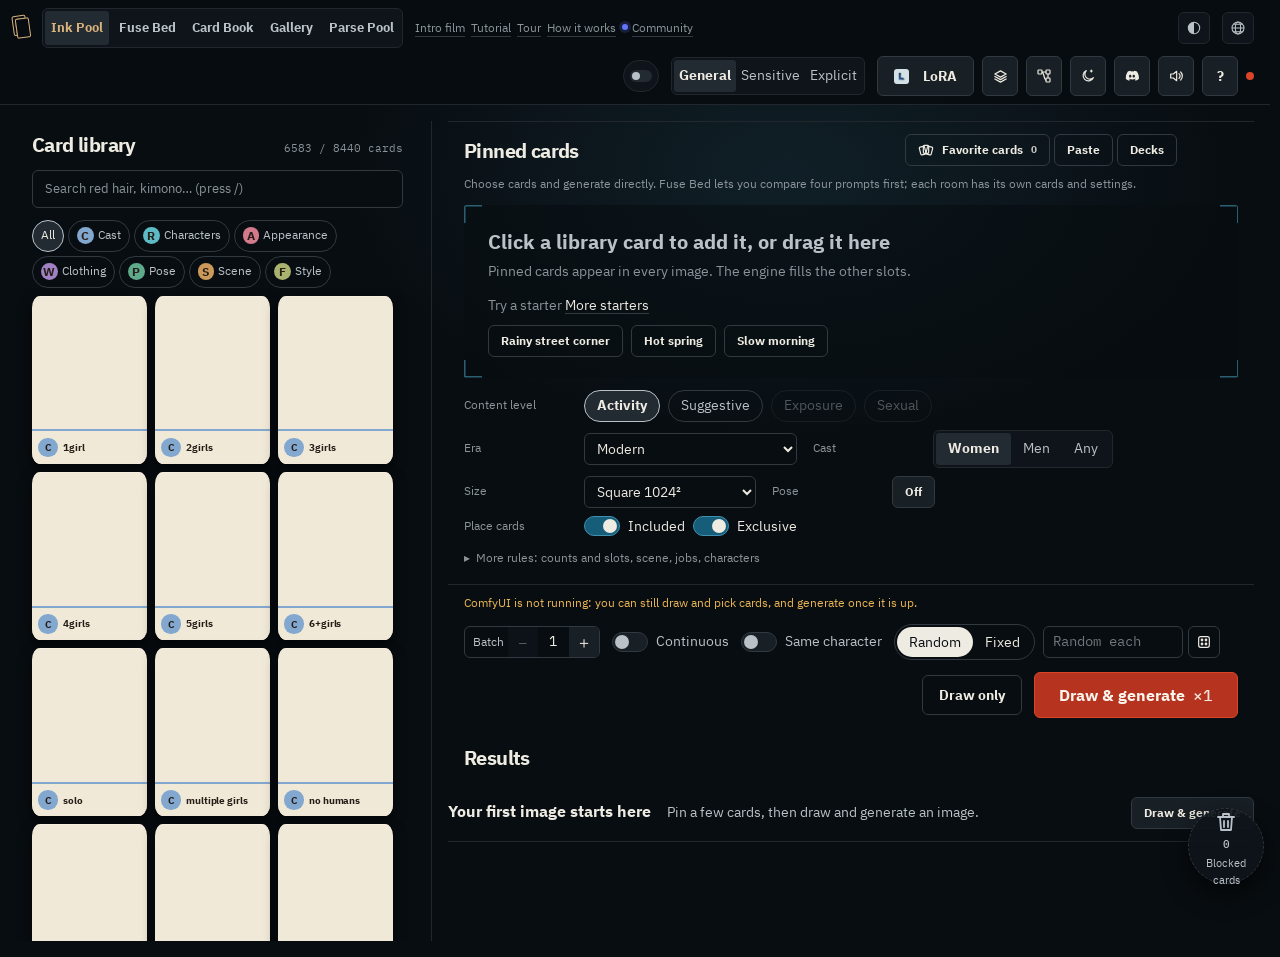
==== commit a1d41d98: "Transfers between rooms: buttons name the destination and how many cards they replace; review remove" ====
--- a/web/index.html
+++ b/web/index.html
@@ -262,7 +262,7 @@
         <section class="pool panel" aria-labelledby="pool-title">
           <div class="panel-head">
             <h2 id="pool-title">合成池</h2>
-            <p class="workspace-purpose"><span>選牌後直接生成。疊印台可先比較四組提示詞；兩邊的選牌與規則各自獨立。</span> <a class="link-btn is-off" id="pool-to-fuse" href="fuse.html" inert>帶牌去疊印台</a></p>
+            <p class="workspace-purpose"><span>選牌後直接生成。疊印台可先比較四組提示詞；兩邊的選牌與規則各自獨立。</span> <a class="link-btn is-off" id="pool-to-fuse" href="fuse.html" inert>加入疊印台</a></p>
             <p><span id="pool-count"></span> <button class="btn btn-small btn-ghost hand-btn" id="hand-btn" type="button" aria-pressed="false" title="偏好卡牌：常用的牌收在視窗底部，點一下就放進合成池"><svg viewBox="0 0 24 24" width="16" height="16" fill="none" stroke="currentColor" stroke-width="1.8" stroke-linejoin="round" aria-hidden="true"><rect x="3" y="7" width="8" height="12" rx="1.5" transform="rotate(-14 7 13)"/><rect x="8" y="5" width="8" height="12" rx="1.5"/><rect x="13" y="7" width="8" height="12" rx="1.5" transform="rotate(14 17 13)"/></svg><span>偏好卡牌</span><b id="hand-count">0</b></button> <button class="btn btn-small btn-ghost" id="pool-paste" type="button" title="貼上一段提示詞，詞庫有的變成牌（電腦上也可以在空白處直接按 Ctrl+V）">貼上</button> <button class="btn btn-small btn-ghost" id="pool-decks" type="button" title="把合成池存成牌組，或套用存過的牌組">牌組</button> <button class="btn btn-small btn-ghost is-off" id="pool-clear" type="button" inert>清空</button></p>
           </div>
           <div class="pool-well" id="pool-well" aria-label="合成池：放進來的字每張圖都一定有"></div>
--- a/web/card.css
+++ b/web/card.css
@@ -1012,7 +1012,8 @@
 .hand-btn b {
   font-size: 0.8em;
   font-weight: 700;
-  opacity: 0.7;
+  /* 0.7 在淺色紙上只有 4.1:1（10px 的小數字要 4.5）。 */
+  opacity: 0.82;
   font-variant-numeric: tabular-nums;
 }
 
--- a/web/tokens.css
+++ b/web/tokens.css
@@ -131,7 +131,8 @@
   --color-accent-2: oklch(50% 0.18 32);
   --color-accent-3: oklch(44% 0.16 31);
   --color-accent-ink: oklch(98.5% 0.008 80);
-  --color-accent-text: oklch(50% 0.18 33);
+  /* 47%：提示條（paper-4）上的「看成就」這類朱色字也要 4.5:1；50% 在 paper-4 上只有 4.3。 */
+  --color-accent-text: oklch(47% 0.18 33);
   --color-pool: oklch(52% 0.1 225);
   --color-pool-2: oklch(42% 0.09 228);
   --color-pool-soft: oklch(52% 0.1 225 / 0.12);
@@ -169,5 +170,30 @@
     color var(--dur-long) var(--ease-in-out),
     border-color var(--dur-long) var(--ease-in-out),
     fill var(--dur-long) var(--ease-in-out),
-    stroke var(--dur-long) var(--ease-in-out) !important;
+    stroke var(--dur-long) var(--ease-in-out),
+    rotate var(--dur-medium) var(--ease-settle) !important;
 }
+
+/* 換外觀的暈開（theme.js，瀏覽器有 View Transitions 時）：舊畫面定格在下面，新畫面從切換鈕那一點
+ * 用一個邊緣柔軟的圓露出來，像墨（或紙）往外滲。圓的大小 --theme-ink-r 由 theme.js 推；
+ * 起點 --ink-x / --ink-y 寫在 <html> 上，view-transition 的偽元素從 <html> 繼承。 */
+@property --theme-ink-r {
+  syntax: "<length>";
+  inherits: false;
+  initial-value: 0px;
+}
+/* 換頁的轉場幫頂欄、字盒、工作區各取了名字（styles.css「換版」）：換外觀時有名字的會單獨成一層、不吃遮罩，
+ * 第一格就整塊換成新顏色。這一下全部收回 root，整頁一起被墨蓋過去。（<html> 本身不能清：它就是 root。） */
+html.theme-inking body,
+html.theme-inking body * {
+  view-transition-name: none !important;
+}
+html.theme-inking::view-transition-old(root),
+html.theme-inking::view-transition-new(root) {
+  animation: none;
+  mix-blend-mode: normal;
+}
+html.theme-inking::view-transition-new(root) {
+  -webkit-mask-image: radial-gradient(circle at var(--ink-x) var(--ink-y), #000 calc(var(--theme-ink-r) - 64px), transparent var(--theme-ink-r));
+  mask-image: radial-gradient(circle at var(--ink-x) var(--ink-y), #000 calc(var(--theme-ink-r) - 64px), transparent var(--theme-ink-r));
+}
--- a/web/styles.css
+++ b/web/styles.css
@@ -290,7 +290,8 @@
 .btn .count {
   font-family: var(--font-mono);
   font-weight: 500;
-  opacity: 0.85;
+  /* 0.85 時「抽並生圖 ×1」的 ×1 在朱色上只有 4.4:1。 */
+  opacity: 0.92;
 }
 
 /* LoRA／模型大面板（web/lora.css，三個版本共用、視覺鎖在暗房那套）自己定了一套時間和曲線。
@@ -551,8 +552,9 @@
   }
 }
 
-/* 筆電寬度：頂欄已經擠滿（多這顆就換成兩排）。只留那顆小開關，「不限」給滑鼠提示和螢幕閱讀器。 */
-@media (max-width: 1700px) {
+/* 頂欄擠滿的寬度（多這兩個字疊印台就換成兩排）：只留那顆小開關，「不限」給滑鼠提示和螢幕閱讀器。
+ * 工具鈕收窄之後 1401～1680 放得下，字放回來：只有一顆小開關看不出是什麼。1681～1700 底模還顯示全名，又擠了。 */
+@media (max-width: 1400px), (min-width: 1681px) and (max-width: 1700px) {
   .rating-free {
     padding-inline: 6px;
   }
@@ -578,13 +580,9 @@
     clip-path: none;
   }
 }
-/* 中文也照英文版的做法收底模：1500 以下名稱短一點，1300 以下只留疊層圖示（全名在滑鼠提示）。 */
-@media (max-width: 1500px) {
-  html:not([lang="en"]) .mast-tools #ckpt-pick-btn .gen-pick-label {
-    max-width: 4.5em;
-  }
-}
-@media (max-width: 1300px) {
+/* 中文也照英文版的做法收底模：1680 以下只留疊層圖示（全名在滑鼠提示）。以前 1300～1500 留 4.5em，
+ * 只看得到檔名頭五六個字（「wailllu…」），認不出是哪個，卻讓疊印台在 1366、1440、1536 擠成兩排。 */
+@media (max-width: 1680px) {
   html:not([lang="en"]) .mast-tools #ckpt-pick-btn .gen-pick-label {
     position: absolute;
     width: 1px;
@@ -1357,6 +1355,19 @@
   color: var(--color-warn);
   font-size: var(--text-xs);
   line-height: 1.6;
+}
+
+/* 搜得到、但還有被性別、時代收起來的（lib-hint.js 的 searchAlso）：不是警告，淡一點，按鈕跟在句子後面。 */
+.search-also {
+  display: inline-flex;
+  flex-wrap: wrap;
+  align-items: center;
+  gap: 0 var(--space-xs);
+  color: var(--color-muted);
+}
+
+.search-note > span + .search-also {
+  margin-left: var(--space-sm);
 }
 
 .lib-empty {
@@ -1597,7 +1608,8 @@
   display: flex;
   flex-wrap: wrap;
   align-items: center;
-  justify-content: center;
+  /* 跟上面的說明、「或者從這裡起手」同一條左邊線（置中的話三顆按鈕會縮在中間，跟字對不齊） */
+  justify-content: flex-start;
   gap: 0.5rem;
   margin-top: 0.5rem;
 }
@@ -2222,6 +2234,10 @@
 .rating-overreach + .go-bar {
   border-top: 0;
 }
+/* 兩行黃字（分級超過＋ComfyUI 沒開）疊在一起：中間不要再一條線。 */
+.rating-overreach + .rating-overreach {
+  border-top: 0;
+}
 
 /* 照這張再印（作品冊、日誌帶過來的，app.js 的 greetRecipe）：抽牌那排上面一張小便條。
  * 左邊一道池水色的邊，說時代、種子照那張；模型不一樣時問要不要換。 */
@@ -2371,6 +2387,59 @@
   color: var(--color-muted);
   min-width: 0;
 }
+/* 印的時候狀態字只給螢幕閱讀器（看得到的寫在「停」上）：插在開關和種子中間時，一出現、一變長就把右邊推走。 */
+.go-bar[data-busy="true"] > .go-status {
+  position: absolute;
+  width: 1px;
+  height: 1px;
+  overflow: hidden;
+  clip-path: inset(50%);
+  white-space: nowrap;
+}
+/* 沒有狀態字時不佔位（連間距都不留）：印的時候它改成只給螢幕閱讀器，兩邊才排得一樣，種子欄不會左右挪 12px。 */
+.go-bar > .go-status:empty {
+  display: none;
+}
+/* 印的時候「成品」那列右邊：「印製中，還有 N 張」＋「停」（app.js renderWallBusy）。沒在印就是空的、不佔位。 */
+.wall-busy {
+  display: inline-flex;
+  align-items: center;
+  gap: var(--space-xs);
+}
+.wall-busy:empty {
+  display: none;
+}
+/* 底部浮動列出來時它自己有「印製中…／停」：這邊隱形（留著位子，浮動列進出時這列不跳），畫面上不會兩顆「停」。 */
+body:has(#go-float[data-show="true"]) .wall-busy {
+  visibility: hidden;
+}
+/* 跟旁邊「每排自動」一樣高：小按鈕高 2px，印的時候整列跟著高 2px、整面牆上下動一下。 */
+.wall-busy {
+  align-self: stretch;
+}
+.wall-busy .go-stop {
+  align-self: stretch;
+  min-height: 0;
+  padding-block: 0;
+}
+.wall-busy-text {
+  color: var(--color-muted);
+  font-size: var(--text-xs);
+  white-space: nowrap;
+}
+/* 「成品」那列不換行：說明字放不下就截斷。印的時候右邊多了「印製中…／停」，以前會把整列擠成兩行、整面牆往下跳。 */
+@media (min-width: 40.0625rem) {
+  .wall-head {
+    flex-wrap: nowrap;
+  }
+  .wall-head p {
+    flex: 1 1 0;
+    min-width: 0;
+    overflow: hidden;
+    white-space: nowrap;
+    text-overflow: ellipsis;
+  }
+}
 
 /* 手機：兩欄排好 —— 張數一行、兩個開關並排、兩個次要動作並排、「抽並生圖」撐滿自己一行。
    flex 換行時「同一個人」會跟「偏好卡牌」擠一行、「只抽牌」又落單，主次看不出來。 */
@@ -2410,6 +2479,11 @@
     flex-basis: 100%;
     justify-content: flex-start;
     margin-inline-start: 0;
+  }
+  /* 「4 張會一定進圖」自己一行，四顆鈕排一行：以前張數跟鈕擠一行，「清空」被擠到下一行自己一顆。 */
+  .pool > .panel-head > p:last-child > #pool-count:not(:empty) {
+    flex-basis: 100%;
+    margin-bottom: var(--space-2xs);
   }
   .go-bar > .stepper {
     justify-self: start;
@@ -2469,8 +2543,10 @@
   margin-left: auto;
 }
 
-/* 還沒有成品：「全部展開／收起」沒有東西可開，描述牌組的那句也還沒有對象，先收起來。 */
-.wall-head:not([data-has-shots="true"]) .wall-tools,
+/* 還沒有成品：「每排幾張」沒有東西可排，描述牌組的那句也還沒有對象，先收起來。
+ * 第一次抽牌、牆還空著的那幾百毫秒「印製中…／停」照樣要看得到（renderWallBusy），所以工具區只在空的時候收。 */
+.wall-head:not([data-has-shots="true"]) .wall-tools:not(:has(.wall-busy:not(:empty))),
+.wall-head:not([data-has-shots="true"]) .wall-cols,
 .wall-head:not([data-has-shots="true"]) p {
   display: none;
 }
@@ -3411,6 +3487,10 @@
   max-height: min(88dvh, 52rem);
   overflow: auto;
   overscroll-behavior: contain;
+  /* 捲軸的位置先留著：內容剛好長到要捲（卡冊詳情的作品圖讀進來）時捲軸冒出來，整個彈窗的內容會被擠窄、
+   * 字和圖一起往左縮一下（2026-10-29 專案主：1個、2個、3個女性打開會抖，跟旁邊的捲動桿有關）。
+   * 兩邊都留（both-edges）：只留右邊時，底下按鈕列的分隔線右端會短一截，兩邊一樣短看起來是刻意的。 */
+  scrollbar-gutter: stable both-edges;
   padding: var(--space-lg);
   border-radius: var(--radius-md);
   background: var(--color-paper-2);
@@ -3911,6 +3991,18 @@
   .go-float[data-show="true"] ~ .toast {
     bottom: max(var(--fav-h, 0px), calc(var(--space-md) + 3.25rem + var(--space-xs) + env(safe-area-inset-bottom)));
   }
+}
+
+/* 有彈窗開著：提示改到畫面上方。彈窗的按鈕列在底部，提示浮在那裡會蓋住主要的鈕
+ * （卡冊打開一張牌時跳「成就牆開張」，剛好壓在「帶去墨池合成池」上）。.toast.toast 是為了蓋過上面抽牌列那條。
+ * 以前 ui.js 照按鈕列量位置、把 bottom 寫在元素上往上抬：彈窗還在進場時量的不準，跟這條一起用又會把提示上下拉長，拿掉了。 */
+body:has(> .overlay) .toast.toast {
+  top: calc(var(--space-md) + env(safe-area-inset-top));
+  bottom: auto;
+  transform: translateY(-8px);
+}
+body:has(> .overlay) .toast.toast[data-show="true"] {
+  transform: none;
 }
 
 /* 帶「復原」鈕的提示要點得到。 */
@@ -6384,6 +6476,19 @@
   align-items: center;
   gap: var(--space-sm);
 }
+/* 「套用」是主鈕；「存成自製牌」「刪除」是次要的字連結：跟旁邊的小字同一級，不要比主鈕還大還亮。 */
+.deck-acts .link-btn {
+  color: var(--color-muted);
+  font-size: var(--text-xs);
+}
+@media (hover: hover) and (pointer: fine) {
+  .deck-acts .link-btn:hover {
+    color: var(--color-ink);
+  }
+  .deck-acts .deck-del:hover {
+    color: var(--color-accent-text);
+  }
+}
 
 /* ---------- 貼上提示詞變成牌（paste-prompt.js）：上面貼、底下即時分好類 ---------- */
 .paste {
@@ -7069,11 +7174,23 @@
   }
 }
 
-/* 頂欄多了「導覽」和語言選單：筆電寬度（1500 以下）底模名稱少顯示幾個字（全名在滑鼠提示）、
- * 連結間距小一點，讓疊印台（工具最多）在 1366、1440 寬照舊一排。8em 時 1366 差 21px。 */
-@media (max-width: 1500px) {
+/* 頂欄多了「導覽」和語言選單：2100 以下底模名稱少顯示幾個字（全名在滑鼠提示）、
+ * 連結間距小一點，讓疊印台（工具最多）在 1366、1440 寬照舊一排。8em 時 1366 差 21px。
+ * 以前到 1500 為止：1501～1920 這段反而全部展開（燈號字、「中文」、8em），頂欄長了 130～230px 擠成兩排。 */
+@media (max-width: 2100px) {
   .mast-tools .ghost .gen-pick-label {
     max-width: 6.5em;
+  }
+  /* 只有圖示的工具鈕（規則、螢幕保護、Discord、聲音…）左右各 16px 太鬆：一顆 50px 寬，內容只有 16px 的圖。
+   * 收成 8px（36px 寬，點擊範圍照樣夠）省下的位子讓外觀切換也擠得進同一排。 */
+  .mast-tools .ghost.icon-btn {
+    padding-inline: var(--space-xs);
+  }
+}
+/* 筆電：五個房間的分頁左右 12 → 8px（字還是有呼吸），頂欄一排放得下。 */
+@media (max-width: 1680px) {
+  .page-switch a {
+    padding-inline: var(--space-xs);
   }
   .mast-extra + .mast-extra {
     margin-left: 6px;
@@ -7965,13 +8082,13 @@
   text-decoration: none;
 }
 .btn-primary.community-join {
-  --btn-bg: oklch(58% 0.21 274);
+  --btn-bg: oklch(55% 0.21 274);
   --btn-ink: oklch(99% 0 0);
   --btn-edge: oklch(66% 0.18 274);
 }
 @media (hover: hover) and (pointer: fine) {
   .btn-primary.community-join:hover {
-    --btn-bg: oklch(62% 0.21 274);
+    --btn-bg: oklch(58% 0.21 274);
   }
 }
 @media (max-width: 40rem) {
--- a/web/custom.css
+++ b/web/custom.css
@@ -108,6 +108,7 @@
 .cce-grid-box {
   height: min(62vh, 40rem);
   overflow: auto;
+  scrollbar-gutter: stable;
   padding: var(--space-2xs);
   border-radius: var(--radius-sm);
   background: var(--color-paper-2);
--- a/web/models.css
+++ b/web/models.css
@@ -98,6 +98,7 @@
   overflow-y: auto;
   overscroll-behavior: contain;
   scrollbar-width: thin;
+  scrollbar-gutter: stable;
   background: oklch(13.5% 0.011 250 / 0.55);
   border-right: 1px solid var(--color-rule-2);
 }
@@ -558,6 +559,7 @@
   padding: var(--space-lg) var(--space-md);
   overflow-y: auto;
   scrollbar-width: thin;
+  scrollbar-gutter: stable;
   background: oklch(13.5% 0.011 250 / 0.55);
   border-left: 1px solid var(--color-rule-2);
 }
--- a/web/discord.css
+++ b/web/discord.css
@@ -108,6 +108,7 @@
 .tg-body {
   padding: var(--space-md);
   overflow-y: auto;
+  scrollbar-gutter: stable;
   display: flex;
   flex-direction: column;
   gap: var(--space-md);
--- a/web/locale.css
+++ b/web/locale.css
@@ -54,7 +54,7 @@
   background: var(--color-paper-2);
   color: var(--color-ink-2);
 }
-.theme-picker + .language-picker { margin-left: 6px; }
+.theme-picker + .language-picker { margin-left: 0; }
 .theme-picker select { position: absolute; inset: 0; width: 100%; opacity: 0; cursor: pointer; }
 .theme-picker:focus-within { outline: 2px solid var(--color-focus); outline-offset: 2px; }
 .theme-picker:hover { color: var(--color-ink); }
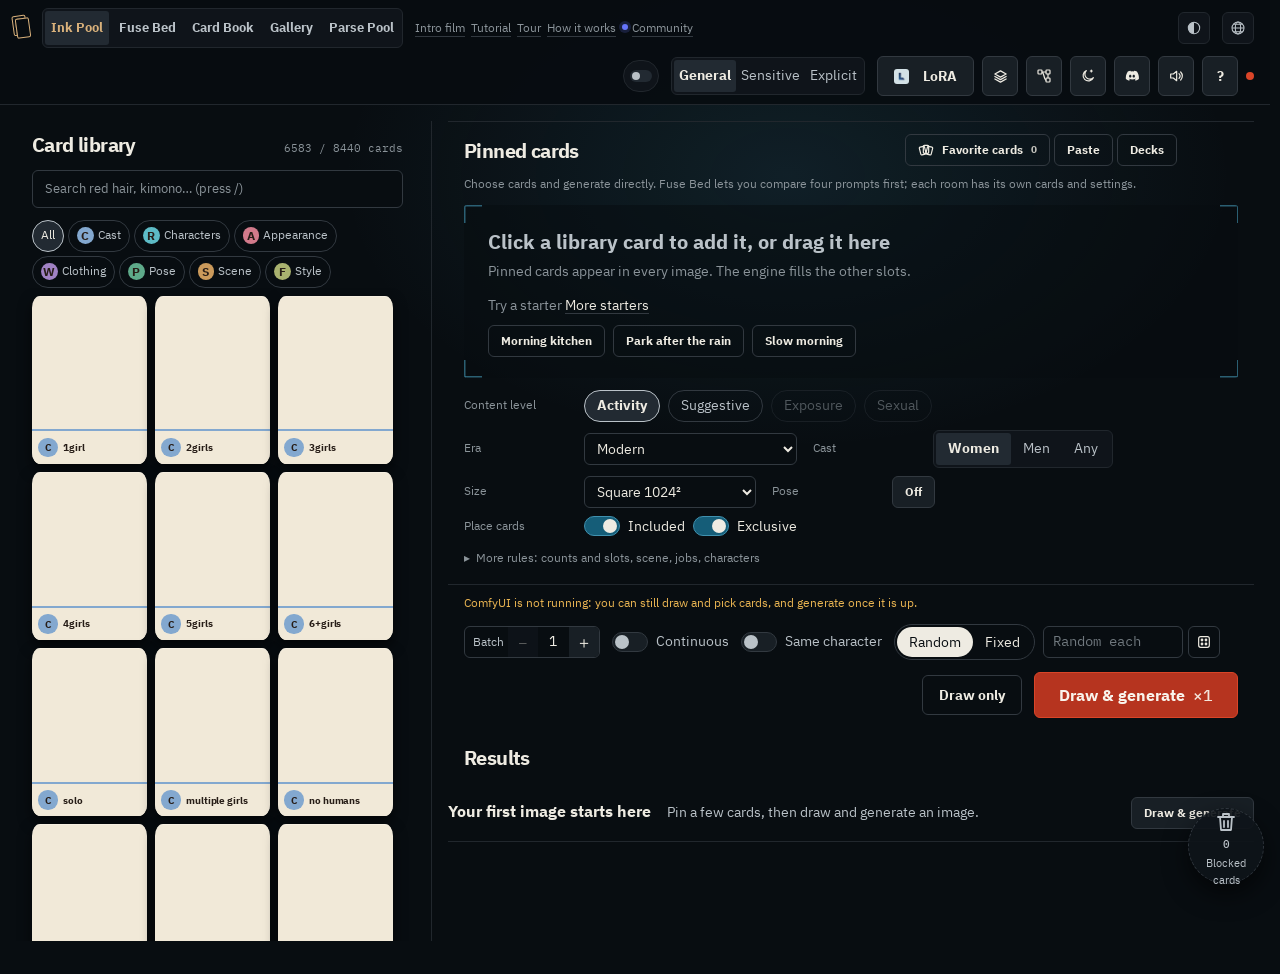
==== commit 78295db1: "Smoother interactions and less layout shift - Sheets set the background inert after their entrance a" ====
--- a/web/index.html
+++ b/web/index.html
@@ -12,7 +12,24 @@
       // 開機中（詞庫、牌面還沒讀完）：頂欄底下一條掃光、空的牌格寫「正在讀詞庫」（styles.css）。
       // 開機做完 settleMotion() 拿掉；讀不到詞庫的話 15 秒後自己收，不會一直轉。
       document.documentElement.dataset.booting = "";
+      // 頂欄的工具（LoRA、底模、Discord、社群…）是開機時才插進來的：寬度不夠時頂欄會在那一下長成兩排，整頁往下掉
+      // （英文版 1280～1920 寬都是，版面跳動 0.22～0.29）。上次在同一頁、同一個寬度、同一種語言長多高，就先留多高
+      // （motion.js 的 rememberMast 記；styles.css 的 .mast 讀 --boot-mast-h）。
+      try {
+        const m = JSON.parse(localStorage.getItem("mochi.mastsize.v1") || "{}")[location.pathname];
+        if (m && m.w === innerWidth && m.lang === document.documentElement.lang && m.h > 0) document.documentElement.style.setProperty("--boot-mast-h", m.h + "px");
+      } catch {}
       setTimeout(() => delete document.documentElement.dataset.booting, 15000);
+      // 規則、抽牌列是開機才畫的：上次在同一個寬度、同一種語言畫出來多高，這次就先留多高（app.js 開好時記），
+      // 下面的成品不會在開機那一下被往下推。高度會隨寬度、語言、ComfyUI 有沒有開而變，寫死的數字總有寬度對不上。
+      try {
+        const b = JSON.parse(localStorage.getItem("mochi.bootsize.v1") || "null");
+        if (b && b.w === innerWidth && b.lang === document.documentElement.lang) {
+          if (b.rules > 0) document.documentElement.style.setProperty("--boot-rules-h", b.rules + "px");
+          if (b.go > 0) document.documentElement.style.setProperty("--boot-go-h", b.go + "px");
+          if (b.suit > 0) document.documentElement.style.setProperty("--boot-suit-h", b.suit + "px");
+        }
+      } catch {}
       // 直接開啟／重新整理：開版進場（motion.js playPageEntrance）要演的那幾塊，第一次畫面就先藏著（styles.css 的
       // html[data-entering]）。不藏的話骨架先露一兩百毫秒，進場時又整塊消失再浮上來，像閃了一下。
       // 頂欄不藏：開機的掃光在它底下。詞庫讀得慢、600ms 內進場還沒開始，就直接露出來、不演了。
--- a/web/card.css
+++ b/web/card.css
@@ -122,16 +122,31 @@
   white-space: nowrap;
 }
 
-.card-name[data-len="4"] {
-  font-size: 0.95em;
-}
-.card-name[data-len="5"] {
-  font-size: 0.8em;
-}
-.card-name[data-len="6"],
-.card-name[data-len="7"],
-.card-name[data-len="8"] {
-  font-size: 0.66em;
+/* 字名的字級照書脊剩下的高度算：剩下的高度（扣掉花色章、分級章、小分類章）÷ 字數，最大 1.12em。
+ * 以前照字數一刀切（4 字 0.95、5 字 0.8、6～8 字 0.66em），6 字的名字只用到一半高度卻縮到字盒裡 7px；
+ * 9 字以上又一律當 8 字，有章的牌會被裁掉。--name-room 是「每個字 1em 時排得下幾個字」（量過：沒有章
+ * 9.4em、小分類章 7.9em、兩個章 6.9em，字距 0.02em，留 4% 餘裕）。--len 是 cards.js 寫的字數。 */
+.card-spine {
+  --name-room: 8.85em;
+}
+.card-spine[data-marks="r"] {
+  --name-room: 7.9em;
+}
+.card-spine[data-marks="s"] {
+  --name-room: 7.4em;
+}
+.card-spine[data-marks="rs"] {
+  --name-room: 6.45em;
+}
+.card-name {
+  font-size: min(1.12em, calc(var(--name-room) / var(--len, 4)));
+}
+/* 九個字以上排兩行直書（右行先讀）：cards.js 從正中間放一個換行，--len 是一行的字數。兩行的寬度不能
+ * 超過書脊（26% 卡寬 ≈ 2.08em），所以最大 0.92em。 */
+html:not([lang="en"]) .card-name[data-wrap] {
+  font-size: min(0.92em, calc(var(--name-room) / var(--len, 4)));
+  line-height: 1.04;
+  letter-spacing: 0;
 }
 
 .card-rate {
@@ -1093,17 +1108,32 @@
   font-size: 0.95em;
 }
 html:not([lang="en"]) .card-peek .card-peek-name {
-  font-size: 1.12em;
   letter-spacing: 0.02em;
 }
-html:not([lang="en"]) .card-peek .card-peek-name[data-len="4"] {
-  font-size: 0.95em;
-}
-html:not([lang="en"]) .card-peek .card-peek-name[data-len="5"] {
-  font-size: 0.8em;
-}
-html:not([lang="en"]) .card-peek .card-peek-name:is([data-len="6"], [data-len="7"], [data-len="8"]) {
-  font-size: 0.66em;
+/* 放大卡的字名跟小牌同一套算法（上面 .card-name）：放大卡只有一張，章用 :has 看就好。九個字以上一樣排
+ * 兩行（card-peek.js 讀 --peek-name-wrap，跟 cards.js 的 WRAP_LEN 同一個數）。 */
+html:not([lang="en"]) {
+  --peek-name-wrap: 9;
+}
+html:not([lang="en"]) .card-peek .card-peek-spine {
+  --name-room: 8.85em;
+}
+html:not([lang="en"]) .card-peek .card-peek-spine:has(> .card-peek-rate) {
+  --name-room: 7.9em;
+}
+html:not([lang="en"]) .card-peek .card-peek-spine:has(> .card-peek-seal) {
+  --name-room: 7.4em;
+}
+html:not([lang="en"]) .card-peek .card-peek-spine:has(> .card-peek-rate):has(> .card-peek-seal) {
+  --name-room: 6.45em;
+}
+html:not([lang="en"]) .card-peek .card-peek-name {
+  font-size: min(1.12em, calc(var(--name-room) / var(--len, 4)));
+}
+html:not([lang="en"]) .card-peek .card-peek-name[data-wrap] {
+  font-size: min(0.92em, calc(var(--name-room) / var(--len, 4)));
+  line-height: 1.04;
+  letter-spacing: 0;
 }
 html:not([lang="en"]) .card-peek .card-peek-seal {
   width: 1.45em;
--- a/web/styles.css
+++ b/web/styles.css
@@ -331,6 +331,10 @@
   position: sticky;
   top: 0;
   z-index: 30;
+  /* 開機時先照上次的高度留著（各頁 <head> 開頭設 --boot-mast-h，motion.js 的 rememberMast 量好就拿掉）。
+   * 留得比內容高的時候，排從頂端排：不然第一排會置中在留好的高度裡，第二排工具進來時第一排又往上跳 24px。 */
+  min-height: var(--boot-mast-h, 0px);
+  align-content: flex-start;
   display: flex;
   flex-wrap: wrap;
   align-items: center;
@@ -470,17 +474,18 @@
   }
 }
 
-/* 墨池電腦：花色籤、規則、抽牌列是開機時腳本才畫的，HTML 裡是空的。先照畫好的高度留著（中英文、
- * 1280～1920 寬實測：花色兩排 80px，規則、抽牌列一排各 85、71px），字盒的牌和底下的成品不會被往下推。 */
+/* 墨池電腦：花色籤、規則、抽牌列是開機時腳本才畫的，HTML 裡是空的。先照畫好的高度留著，字盒的牌和底下的成品
+ * 不會被往下推。規則、抽牌列的高度跟寬度、語言、ComfyUI 有沒有開都有關（實測 70～234px）：上次在同一個寬度畫出來
+ * 多高就留多高（index.html 開頭讀 mochi.bootsize.v1，app.js 開好時記）；沒有紀錄才用 85、71px。 */
 @media (min-width: 64rem) {
   #suit-tabs:empty {
-    min-height: 80px;
+    min-height: var(--boot-suit-h, 80px);
   }
   #rules:empty {
-    min-height: 85px;
+    min-height: var(--boot-rules-h, 85px);
   }
   #go-bar:empty {
-    min-height: 71px;
+    min-height: var(--boot-go-h, 71px);
   }
 }
 
@@ -596,6 +601,26 @@
     padding-inline: var(--space-xs);
   }
 }
+/* 筆電（1280）：頂欄多了「原理」「社群」之後，墨池差 34px、疊印台差 68px 放不下，開頁後工具一插進來就擠成
+ * 兩排（整頁往下掉 44px，換房間時頂欄一下兩排一下一排）。「選 LoRA」跟底模一樣只留圖示（選了什麼在滑鼠提示，
+ * 選了的時候外框是強調色），省下約 80px，回到一排。 */
+@media (max-width: 1365px) {
+  html:not([lang="en"]) .mast-tools #lora-pick-btn .gen-pick-label {
+    position: absolute;
+    width: 1px;
+    height: 1px;
+    overflow: hidden;
+    clip-path: inset(50%);
+    white-space: nowrap;
+  }
+  html:not([lang="en"]) .mast-tools #lora-pick-btn {
+    min-width: 36px;
+    padding-inline: var(--space-xs);
+  }
+  html:not([lang="en"]) .mast-tools #lora-pick-btn img {
+    margin-right: 0;
+  }
+}
 
 @media (prefers-reduced-motion: reduce) {
   .rating-free,
@@ -1390,6 +1415,13 @@
   display: grid;
   gap: var(--space-md);
   min-width: 0;
+}
+
+/* 右下角固定的廢字簍（76px 圓）會蓋住頁面最底下那一列：平板上「還沒有成品」那列的「抽並生圖」被蓋住、
+ * 捲不開。底部留出圓鈕的高度，最後一列能捲到它上面。.work 只在 index.html，廢字簍也固定在那頁，
+ * 不用整頁範圍的 :has 去找廢字簍（每次改 DOM 都要重算，見 test_web6_style_state）。 */
+.work {
+  padding-bottom: calc(76px + var(--space-md));
 }
 
 .pool {
@@ -1708,6 +1740,76 @@
   white-space: nowrap;
 }
 
+/* 時代、人物、尺寸、姿勢、放牌：電腦上跟「尺度」排在同一排（這層盒子不存在）；手機收成一行摘要
+ * （app.js 的 .rule-sum），點了才展開。 */
+.rule-quiet {
+  display: contents;
+}
+.rule-sum {
+  display: none;
+}
+@media (max-width: 40rem) {
+  .rule-quiet:not(.is-open) {
+    display: none;
+  }
+  .rule-sum {
+    display: flex;
+    align-items: center;
+    gap: var(--space-sm);
+    width: 100%;
+    min-height: 44px;
+    padding: var(--space-xs) var(--space-sm);
+    border: 1px solid var(--color-rule-2);
+    border-radius: var(--radius-sm);
+    background: color-mix(in oklch, var(--color-paper-2) 70%, transparent);
+    color: var(--color-ink-2);
+    font: inherit;
+    font-size: var(--text-xs);
+    text-align: left;
+    cursor: pointer;
+  }
+  .rule-sum-items {
+    display: flex;
+    flex-wrap: wrap;
+    gap: 2px var(--space-sm);
+    flex: 1;
+    min-width: 0;
+  }
+  .rule-sum-item {
+    display: inline-flex;
+    gap: 0.35em;
+    white-space: nowrap;
+  }
+  .rule-sum-item > span {
+    color: var(--color-muted);
+  }
+  .rule-sum-item > b {
+    font-weight: 600;
+    color: var(--color-ink);
+  }
+  .rule-sum-act {
+    flex: none;
+    color: var(--color-accent);
+    font-weight: 600;
+  }
+  .rule-sum-act::after {
+    content: "";
+    display: inline-block;
+    width: 0.45em;
+    height: 0.45em;
+    margin-left: 0.4em;
+    border-right: 1.5px solid currentColor;
+    border-bottom: 1.5px solid currentColor;
+    translate: 0 -0.15em;
+    rotate: 45deg;
+    transition: rotate var(--dur-short) var(--ease-out);
+  }
+  .rule-sum[aria-expanded="true"] .rule-sum-act::after {
+    translate: 0 0.1em;
+    rotate: 225deg;
+  }
+}
+
 /* 標籤＋控制項一組：換行只發生在組與組之間。 */
 .rule-pair {
   display: inline-flex;
@@ -1853,19 +1955,12 @@
   white-space: nowrap;
 }
 
-/* 手機（手指點）：頂欄的介紹影片／教學／導覽、底線字按鈕（換一組、全部、看提示詞…）、開關只有 19～22px 高，
- * 常常點不到。能按到的範圍往外撐（padding），再用等量的負 margin 收回來：看起來、排版都不變。 */
+/* 手機（手指點）：底線字按鈕（換一組、全部、看提示詞…）、開關只有 19～22px 高，常常點不到。
+ * 能按到的範圍往外撐（padding），再用等量的負 margin 收回來：看起來、排版都不變。
+ * 頂欄的介紹影片／教學／導覽不在這裡撐：它們用 ::before 往外擴 12px（下面「看得見的字不變」那段）。
+ * 以前兩種一起用，連結的可點範圍疊成 67px 高，往下蓋住五個房間分頁最上面那幾 px——點「疊印台」的上緣
+ * 會開成教學。 */
 @media (pointer: coarse) {
-  .mast-extra {
-    padding: 12px 4px;
-    margin-block: -12px;
-    margin-inline: -4px;
-  }
-
-  .mast-extra + .mast-extra {
-    margin-left: calc(var(--space-xs) - 4px);
-  }
-
   .link-btn {
     padding: 10px 6px;
     margin: -10px -6px;
@@ -7308,6 +7403,16 @@
   color: var(--color-ink-2);
   font-size: var(--text-xs);
   overflow-wrap: anywhere;
+}
+/* 等同一件事的併成一行：名字用間隔號隔開（名字裡本身有頓號，例如「敏感、色情卡面」），一個名字不折成兩行。 */
+.setup-names > span {
+  white-space: nowrap;
+}
+.setup-names > span + span::before {
+  content: "·";
+  margin: 0 0.4em;
+  color: var(--color-ink-2);
+  font-weight: 400;
 }
 .setup-answers,
 .setup-foot {
@@ -8096,6 +8201,22 @@
     grid-template-columns: minmax(0, 1fr);
   }
 }
+/* 觸控：頂欄小連結的可點範圍是 .mast-extra::before 往外擴的那一塊，但「社群」的 ::before 是那顆藍點——
+ * 兩條規則混在一起，藍點變成絕對定位、飄到字的左上角外面，可點範圍也沒擴到（只有 24×20）。
+ * 藍點留在字前面，可點範圍改用 padding 撐（負 margin 收回來，排版不變）。 */
+@media (pointer: coarse) {
+  .community-btn {
+    padding: 12px 4px;
+    margin-block: -12px;
+    margin-inline: -4px;
+  }
+  .mast-extra + .community-btn {
+    margin-left: 2px;
+  }
+  .community-btn::before {
+    position: static;
+  }
+}
 @media (prefers-reduced-motion: reduce) {
   .community-btn,
   .install-app-btn {
--- a/web/lora.css
+++ b/web/lora.css
@@ -537,6 +537,15 @@
   white-space: nowrap;
   display: block;
 }
+.ckpt-fmt {
+  display: inline-block;
+  margin-left: 0.4em;
+  font-size: 10px;
+  font-weight: 650;
+  letter-spacing: 0.04em;
+  color: var(--faint);
+  vertical-align: 0.08em;
+}
 .lora-row .rf {
   font-size: 10px;
   color: var(--faint);
@@ -2338,6 +2347,105 @@
   }
 }
 
+/* 底模視窗「目前選擇」底下：這顆底模那一家的生圖參數（family-sampling.js）。兩欄：Steps／CFG、採樣器／排程。 */
+.fam-samp {
+  margin-top: 14px;
+  padding-top: 12px;
+  border-top: 1px solid var(--line);
+}
+.fam-samp-head {
+  display: flex;
+  align-items: baseline;
+  justify-content: space-between;
+  gap: 8px;
+  margin-bottom: 8px;
+}
+.fam-samp-title {
+  font-size: 12px;
+  color: var(--dim);
+  letter-spacing: 0.04em;
+}
+.fam-samp-title b {
+  color: var(--ink);
+  font-weight: 600;
+}
+.fam-samp-reset {
+  padding: 0;
+  border: 0;
+  background: none;
+  color: var(--dim);
+  font: inherit;
+  font-size: 12px;
+  text-decoration: underline;
+  text-underline-offset: 3px;
+  cursor: pointer;
+}
+.fam-samp-reset:disabled {
+  opacity: 0.4;
+  cursor: default;
+  text-decoration: none;
+}
+.fam-samp-reset:not(:disabled):hover {
+  color: var(--ink);
+}
+.fam-samp-grid {
+  display: grid;
+  grid-template-columns: repeat(2, minmax(0, 1fr));
+  gap: 8px;
+}
+.fam-samp-field {
+  display: grid;
+  gap: 3px;
+  min-width: 0;
+}
+.fam-samp-field > span {
+  font-size: 11px;
+  color: var(--faint);
+}
+.fam-samp-field input,
+.fam-samp-field select {
+  width: 100%;
+  min-width: 0;
+  height: 32px;
+  padding: 0 8px;
+  border: 1px solid var(--line);
+  border-radius: 6px;
+  background: var(--sunk);
+  color: var(--ink);
+  font: inherit;
+  font-family: var(--mono);
+  font-size: 13px;
+  box-shadow: inset 0 -2px 0 transparent;
+  transition: box-shadow 0.12s ease-out, border-color 0.12s ease-out;
+}
+.fam-samp-field select {
+  padding-right: 4px;
+  text-overflow: ellipsis;
+}
+.fam-samp-field :is(input, select):focus-visible {
+  outline: 2px solid var(--amber);
+  outline-offset: 1px;
+}
+.fam-samp-field[data-changed="true"] :is(input, select) {
+  box-shadow: inset 0 -2px 0 var(--amber);
+}
+.fam-samp-note {
+  margin: 8px 0 0;
+  font-size: 11px;
+  line-height: 1.5;
+  color: var(--faint);
+}
+@media (hover: hover) and (pointer: fine) {
+  .fam-samp-field :is(input, select):hover:not(:focus-visible) {
+    border-color: var(--line-2);
+  }
+}
+@media (max-width: 34rem) {
+  .fam-samp-field :is(input, select) {
+    font-size: 16px;
+  }
+}
+
 /* ComfyUI 沒有 LoRA Manager、這個 LoRA 也沒有 Civitai 資料時，連結藏起來（display:flex 會蓋掉 hidden）。 */
 .lm-manager-link[hidden],
 .lm-detail-link[hidden] {
--- a/web/models.css
+++ b/web/models.css
@@ -269,6 +269,115 @@
   min-height: 0;
   padding: var(--space-lg) var(--space-lg) 0;
 }
+/* LoRA 清單上方：依底模篩選的籤（一排、放不下左右捲）＋排序選單（lora.js 的 renderLmTools）。 */
+.lm-tools {
+  display: flex;
+  align-items: center;
+  gap: var(--space-sm);
+  margin: 0 0 var(--space-xs);
+  padding-right: 3rem;
+}
+.lm-countrow {
+  display: flex;
+  align-items: center;
+  justify-content: space-between;
+  gap: var(--space-sm);
+  margin: 0 0 var(--space-sm);
+}
+.lm-countrow .lg-count {
+  margin: 0;
+  padding-right: 0;
+}
+.lm-tools:empty {
+  display: none;
+}
+.lm-bases {
+  display: flex;
+  flex: 1 1 auto;
+  gap: var(--space-2xs);
+  min-width: 0;
+  overflow-x: auto;
+  scrollbar-width: none;
+  overscroll-behavior-x: contain;
+}
+.lm-base {
+  display: inline-flex;
+  flex: none;
+  align-items: center;
+  gap: var(--space-xs);
+  min-height: 2rem;
+  padding: 0 var(--space-sm);
+  border: 1px solid var(--color-rule-2);
+  border-radius: 999px;
+  background: transparent;
+  color: var(--color-ink-2);
+  font: inherit;
+  font-size: var(--text-xs);
+  white-space: nowrap;
+  cursor: pointer;
+  transition:
+    color var(--dur-micro) var(--ease-out),
+    background-color var(--dur-micro) var(--ease-out),
+    border-color var(--dur-micro) var(--ease-out);
+}
+.lm-base small {
+  color: var(--color-accent);
+  font-size: inherit;
+  font-weight: 600;
+}
+.lm-base .lm-cat-n {
+  font-family: var(--font-mono);
+  color: var(--color-muted);
+  font-variant-numeric: tabular-nums;
+}
+.lm-base[aria-pressed="true"] {
+  border-color: transparent;
+  background: var(--color-ink);
+  color: var(--color-paper);
+}
+.lm-base[aria-pressed="true"] :is(small, .lm-cat-n) {
+  color: inherit;
+  opacity: 0.75;
+}
+@media (hover: hover) and (pointer: fine) {
+  .lm-base:not([aria-pressed="true"]):hover {
+    border-color: var(--color-rule);
+    color: var(--color-ink);
+  }
+}
+.lm-base:focus-visible,
+.lm-sort select:focus-visible {
+  outline: 2px solid var(--color-accent);
+  outline-offset: 1px;
+}
+.lm-sort {
+  display: inline-flex;
+  flex: none;
+  align-items: center;
+  gap: var(--space-xs);
+  font-size: var(--text-xs);
+  color: var(--color-muted);
+}
+.lm-sort select {
+  height: 2rem;
+  padding: 0 var(--space-xs);
+  border: 1px solid var(--color-rule-2);
+  border-radius: var(--radius-sm);
+  background: var(--color-paper-2);
+  color: var(--color-ink);
+  font: inherit;
+  font-size: var(--text-xs);
+}
+@media (max-width: 760px) {
+  .lm-tools {
+    padding-right: 0;
+  }
+  .lm-sort select {
+    height: 1.9rem;
+    font-size: 16px;
+  }
+}
+
 .lg-count {
   min-height: 1.5em;
   margin: 0 0 var(--space-sm);
@@ -507,7 +616,13 @@
 /* 換清單時一張張發出來：從下面浮上來、墨一樣由糊到清。 */
 body .lg-grid .lora-row.lg-card.is-dealt {
   animation: lg-deal var(--dur-xl) var(--ease-out) both;
-  animation-delay: calc(var(--i, 0) * var(--dur-micro) / 6);
+  animation-delay: calc(min(var(--i, 0), 23) * var(--dur-micro) / 6);
+}
+/* 第一屏以外的卡只淡入，不模糊、不錯開。以前一次發 80 張，每張都帶 blur 錯開（第 80 張要等 1.6 秒才開始），
+ * 看不到的卡也各佔一層、每格重畫模糊：手機上打開 LoRA 視窗、換篩選會頓好幾格。 */
+body .lg-grid .lora-row.lg-card.is-dealt:nth-child(n + 25) {
+  animation: lg-swap var(--dur-short) var(--ease-out) both;
+  animation-delay: 0s;
 }
 body .lg-grid .lora-row.lg-card.is-swapped {
   animation: lg-swap var(--dur-short) var(--ease-out) both;
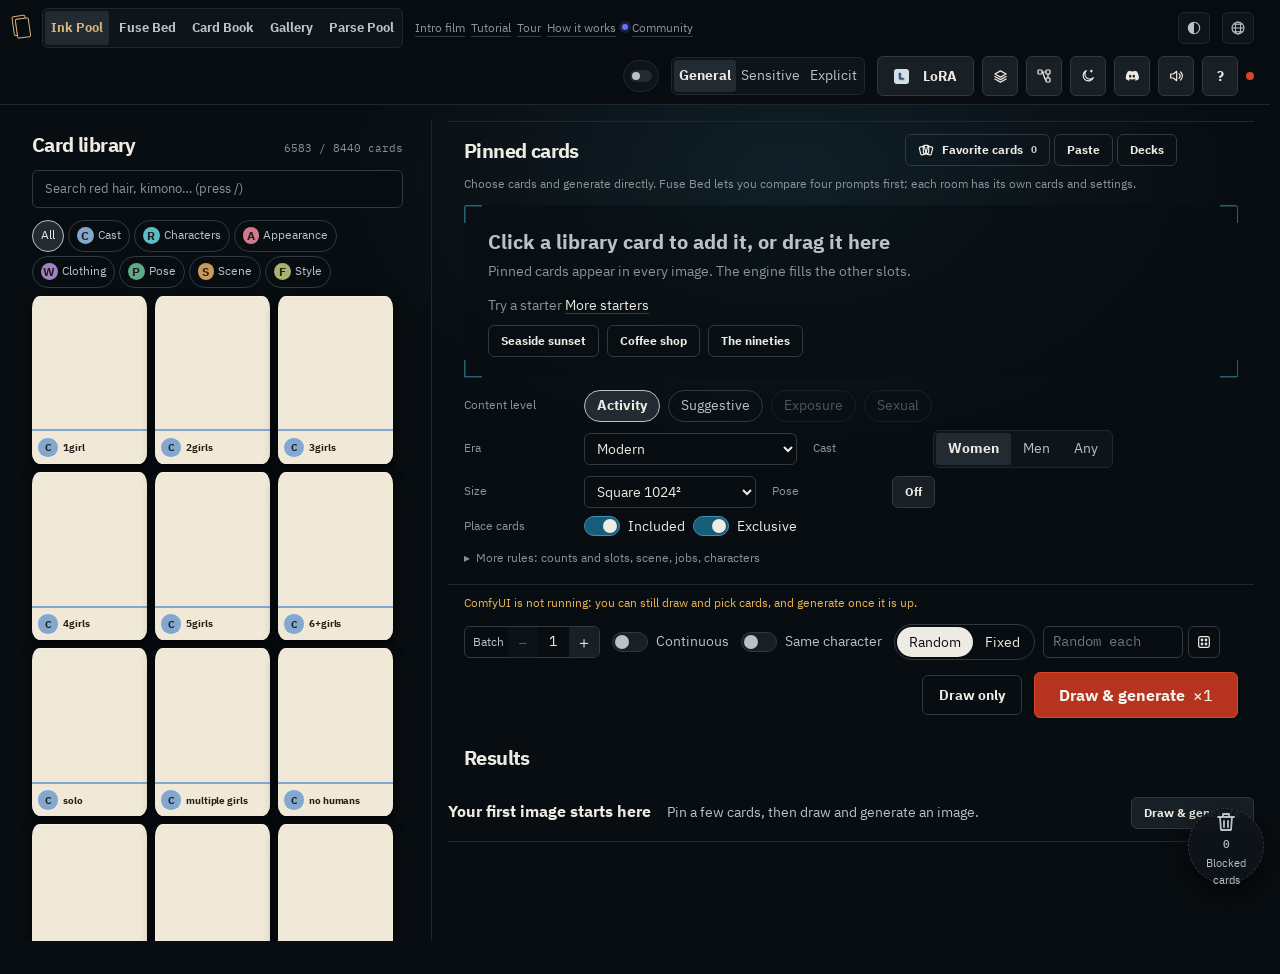
==== commit 0b850ace: "Fix 13 interaction and feedback bugs found in a deep review A three-reviewer read-only audit of the " ====
--- a/web/index.html
+++ b/web/index.html
@@ -306,6 +306,7 @@
     <div class="go-float" id="go-float" role="group" aria-label="抽牌（浮動）" data-show="false" inert></div>
     <button class="trash" id="trash" type="button"></button>
     <div class="toast" id="toast" role="status" aria-live="polite"></div>
+    <div class="sr-only" id="live" aria-live="polite"></div>
     <div class="tray-bridge" id="tray-bridge" aria-hidden="true" hidden><span>偏好卡牌</span></div>
     <script>
       try {
--- a/web/styles.css
+++ b/web/styles.css
@@ -2504,8 +2504,10 @@
 .wall-busy:empty {
   display: none;
 }
-/* 底部浮動列出來時它自己有「印製中…／停」：這邊隱形（留著位子，浮動列進出時這列不跳），畫面上不會兩顆「停」。 */
-body:has(#go-float[data-show="true"]) .wall-busy {
+/* 底部浮動列出來時它自己有「印製中…／停」：這邊隱形（留著位子，浮動列進出時這列不跳），畫面上不會兩顆「停」。
+ * <html data-go-float> 是 app.js 的 renderGoFloat 標的。不寫成 body:has(#go-float[data-show="true"])：body 當 :has 的主體，
+ * 頁面上任何地方插入、拿掉一個元素，瀏覽器都要把所有 :has 規則牽涉到的元素重算一次樣式（卡冊捲動每接上、拿掉一排就 150 個）。 */
+html[data-go-float] .wall-busy {
   visibility: hidden;
 }
 /* 跟旁邊「每排自動」一樣高：小按鈕高 2px，印的時候整列跟著高 2px、整面牆上下動一下。 */
@@ -2983,8 +2985,22 @@
   .go-float[data-show="true"] {
     transform: none;
   }
+  /* 手機一排放不下那行字：沒在印時收掉。印的時候浮在這條上方 —— 浮動列一出來，成品列的「印製中」就藏起來了
+   * （html[data-go-float] .wall-busy），這裡也不放的話，捲去看舊圖時整個畫面都看不到還有幾張。 */
   .go-float-state {
     display: none;
+  }
+  .go-float[data-busy] .go-float-state {
+    display: block;
+    position: absolute;
+    left: var(--space-sm);
+    bottom: calc(100% + var(--space-2xs));
+    max-width: calc(100% - 2 * var(--space-sm));
+    padding: 2px var(--space-sm);
+    border: 1px solid var(--color-rule);
+    border-radius: 999px;
+    background: var(--color-paper-2);
+    box-shadow: 0 6px 14px var(--color-shade);
   }
 }
 
@@ -4090,13 +4106,14 @@
 
 /* 有彈窗開著：提示改到畫面上方。彈窗的按鈕列在底部，提示浮在那裡會蓋住主要的鈕
  * （卡冊打開一張牌時跳「成就牆開張」，剛好壓在「帶去墨池合成池」上）。.toast.toast 是為了蓋過上面抽牌列那條。
- * 以前 ui.js 照按鈕列量位置、把 bottom 寫在元素上往上抬：彈窗還在進場時量的不準，跟這條一起用又會把提示上下拉長，拿掉了。 */
-body:has(> .overlay) .toast.toast {
+ * 以前 ui.js 照按鈕列量位置、把 bottom 寫在元素上往上抬：彈窗還在進場時量的不準，跟這條一起用又會把提示上下拉長，拿掉了。
+ * <html data-overlay> 是 ui.js 標的（body 底下有 .overlay）；不寫成 body:has(> .overlay)，原因同上面的 html[data-go-float]。 */
+html[data-overlay] .toast.toast {
   top: calc(var(--space-md) + env(safe-area-inset-top));
   bottom: auto;
   transform: translateY(-8px);
 }
-body:has(> .overlay) .toast.toast[data-show="true"] {
+html[data-overlay] .toast.toast[data-show="true"] {
   transform: none;
 }
 
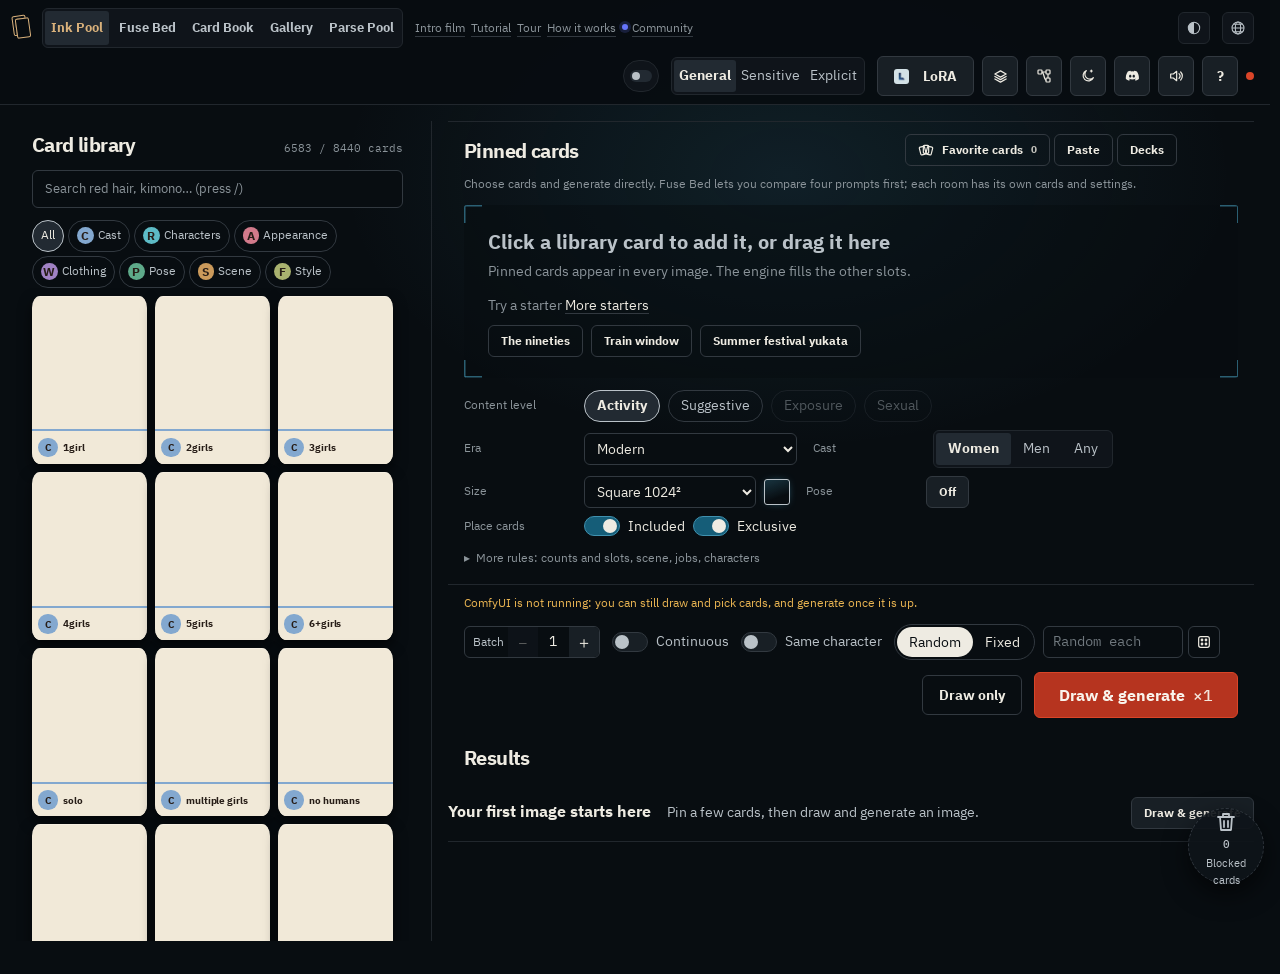
==== commit 1bb1c137: "Card groups: several groups per category, pick which ones each category draws from; group shelf in t" ====
--- a/web/index.html
+++ b/web/index.html
@@ -224,6 +224,7 @@
     <link rel="stylesheet" href="tokens.css" />
     <link rel="stylesheet" href="styles.css" />
     <link rel="stylesheet" href="custom.css" />
+    <link rel="stylesheet" href="groups.css" />
     <link rel="stylesheet" href="lora.css" />
     <link rel="stylesheet" href="models.css" />
     <link rel="stylesheet" href="discord.css" />
--- a/web/card.css
+++ b/web/card.css
@@ -562,7 +562,8 @@
 .fav-hand {
   position: fixed;
   left: 50%;
-  bottom: 10px;
+  /* 加到主畫面（全螢幕）時，底下那條橫槓的範圍（safe-area-inset-bottom）也讓開；Safari 裡是 0。 */
+  bottom: calc(10px + env(safe-area-inset-bottom));
   z-index: 26;
   box-sizing: border-box;
   width: min(calc(100vw - 20px), max(var(--fav-want, 360px), 360px));
@@ -623,9 +624,9 @@
 
 /* 墨池底下的浮動按鈕列出現時，托盤讓到它上面。以前改 bottom（10px → 72px）：托盤帶毛玻璃，
  * 每一格都要排版、重算模糊，而捲到成品牆看圖正是生圖的時候。改用 translate，
- * 讓位距離也算進操作列的手機安全區，才不會蓋住「只抽牌／抽並生圖」。 */
+ * 手機安全區已經算在托盤的 bottom 裡，這裡只讓操作列的高度，才不會蓋住「只抽牌／抽並生圖」。 */
 .go-float[data-show="true"] ~ .fav-hand {
-  translate: -50% calc(-62px - env(safe-area-inset-bottom));
+  translate: -50% -62px;
 }
 
 /* 拖牌經過：托盤描一圈（可以放），壓在上面亮起來。 */
@@ -993,7 +994,7 @@
 
 @media (max-width: 640px) {
   .fav-hand {
-    bottom: 8px;
+    bottom: calc(8px + env(safe-area-inset-bottom));
     width: calc(100vw - 16px);
     padding: 4px 8px 10px;
   }
--- a/web/styles.css
+++ b/web/styles.css
@@ -46,8 +46,11 @@
   text-size-adjust: 100%;
 }
 
+/* iPhone 橫拿：viewport-fit=cover 讓頁面鋪到螢幕邊，靈動島和圓角那兩條（各約 60px）會蓋到靠邊的字和牌。
+   左右讓開安全區；直拿時這兩個值是 0，不影響。固定在畫面上的（浮動鈕、通知）各自另外讓。 */
 body {
   min-height: 100dvh;
+  padding-inline: env(safe-area-inset-left) env(safe-area-inset-right);
   background:
     radial-gradient(ellipse 50% 40% at 62% 18%, var(--color-pool-soft), transparent 70%),
     var(--color-paper);
@@ -1945,6 +1948,36 @@
   white-space: nowrap;
 }
 
+/* 尺寸選單旁的小框：照長寬比畫（sizes.js ratioBox），換尺寸時從舊的比例彈到新的。 */
+.size-pick {
+  display: inline-flex;
+  align-items: center;
+  gap: var(--space-xs);
+}
+.size-ratio {
+  --box: 26px;
+  flex: none;
+  display: inline-grid;
+  place-items: center;
+  width: var(--box);
+  height: var(--box);
+}
+.size-ratio::before {
+  content: "";
+  width: calc(var(--box) * var(--rw, 1));
+  height: calc(var(--box) * var(--rh, 1));
+  border: 1.5px solid var(--color-ink-2);
+  border-radius: 3px;
+  background: linear-gradient(160deg, color-mix(in oklch, var(--color-pool) 30%, transparent), transparent 70%);
+  box-shadow: 0 0 10px -4px var(--color-pool);
+  transition: width var(--dur-medium) var(--ease-settle), height var(--dur-medium) var(--ease-settle);
+}
+@media (prefers-reduced-motion: reduce) {
+  .size-ratio::before {
+    transition: none;
+  }
+}
+
 .switch {
   display: inline-flex;
   align-items: center;
@@ -2505,7 +2538,7 @@
   display: none;
 }
 /* 底部浮動列出來時它自己有「印製中…／停」：這邊隱形（留著位子，浮動列進出時這列不跳），畫面上不會兩顆「停」。
- * <html data-go-float> 是 app.js 的 renderGoFloat 標的。不寫成 body:has(#go-float[data-show="true"])：body 當 :has 的主體，
+ * <html data-go-float> 是 app.js 的 renderGoFloat 標的。不寫成 body 帶 :has（裡面放 #go-float[data-show="true"]）：body 當 :has 的主體，
  * 頁面上任何地方插入、拿掉一個元素，瀏覽器都要把所有 :has 規則牽涉到的元素重算一次樣式（卡冊捲動每接上、拿掉一排就 150 個）。 */
 html[data-go-float] .wall-busy {
   visibility: hidden;
@@ -3280,7 +3313,7 @@
 
 .trash {
   position: fixed;
-  right: var(--space-md);
+  right: calc(var(--space-md) + env(safe-area-inset-right));
   bottom: calc(var(--space-md) + env(safe-area-inset-bottom));
   z-index: 25;
   display: grid;
@@ -3343,7 +3376,7 @@
 
 .trash-panel {
   position: fixed;
-  right: var(--space-md);
+  right: calc(var(--space-md) + env(safe-area-inset-right));
   bottom: calc(var(--space-md) + 76px + var(--space-sm) + env(safe-area-inset-bottom));
   z-index: 27;
   display: flex;
@@ -4107,7 +4140,7 @@
 /* 有彈窗開著：提示改到畫面上方。彈窗的按鈕列在底部，提示浮在那裡會蓋住主要的鈕
  * （卡冊打開一張牌時跳「成就牆開張」，剛好壓在「帶去墨池合成池」上）。.toast.toast 是為了蓋過上面抽牌列那條。
  * 以前 ui.js 照按鈕列量位置、把 bottom 寫在元素上往上抬：彈窗還在進場時量的不準，跟這條一起用又會把提示上下拉長，拿掉了。
- * <html data-overlay> 是 ui.js 標的（body 底下有 .overlay）；不寫成 body:has(> .overlay)，原因同上面的 html[data-go-float]。 */
+ * <html data-overlay> 是 ui.js 標的（body 底下有 .overlay）；不寫成 body 帶 :has（裡面放 > .overlay），原因同上面的 html[data-go-float]。 */
 html[data-overlay] .toast.toast {
   top: calc(var(--space-md) + env(safe-area-inset-top));
   bottom: auto;
@@ -5725,7 +5758,7 @@
 .cmp-close {
   position: fixed;
   top: var(--space-md);
-  right: var(--space-md);
+  right: calc(var(--space-md) + env(safe-area-inset-right));
   z-index: 1;
   display: grid;
   place-items: center;
@@ -7209,7 +7242,7 @@
 }
 .tour-offer {
   position: fixed;
-  left: var(--space-md);
+  left: calc(var(--space-md) + env(safe-area-inset-left));
   bottom: var(--space-md);
   z-index: 350;
   display: grid;
@@ -7329,7 +7362,7 @@
  * 左下角，跟導覽邀請卡同一種卡片。準備還在進行時邀請卡先不出來（兩張疊在同一個角落）。 */
 .setup-panel {
   position: fixed;
-  left: var(--space-md);
+  left: calc(var(--space-md) + env(safe-area-inset-left));
   bottom: var(--space-md);
   z-index: 360;
   display: grid;
--- a/web/groups.css
+++ b/web/groups.css
@@ -0,0 +1,756 @@
+/* 卡片群組：墨池「每段抽幾個」旁的膠囊與勾選面板（group-picks.js）、卡冊的群組書籤（book-groups.js）。
+   每一段用自己的花色：長相 look、服裝 wear、姿勢 pose、場景 scene。 */
+
+[data-suit="look"] { --gp-suit: var(--suit-look); }
+[data-suit="wear"] { --gp-suit: var(--suit-wear); }
+[data-suit="pose"] { --gp-suit: var(--suit-pose); }
+[data-suit="scene"] { --gp-suit: var(--suit-scene); }
+
+.count-cell {
+  display: inline-flex;
+  align-items: center;
+  gap: 3px;
+  min-width: 0;
+}
+
+/* ---------- 膠囊 ---------- */
+.gp-pill {
+  position: relative;
+  display: inline-flex;
+  align-items: center;
+  gap: 4px;
+  min-height: 30px;
+  min-width: 30px;
+  max-width: 12em;
+  padding: 0 7px;
+  border: 1px dashed var(--color-rule);
+  border-radius: 999px;
+  background: transparent;
+  color: var(--color-muted);
+  font-size: var(--text-xs);
+  line-height: 1;
+  cursor: pointer;
+  transition:
+    color var(--dur-micro) var(--ease-out),
+    border-color var(--dur-micro) var(--ease-out),
+    background-color var(--dur-short) var(--ease-out),
+    box-shadow var(--dur-medium) var(--ease-out);
+}
+.gp-pill-icon {
+  display: inline-flex;
+  flex: none;
+}
+.gp-pill-icon svg {
+  width: 14px;
+  height: 14px;
+  fill: var(--color-paper-2);
+  stroke: currentColor;
+  stroke-width: 1.1;
+  stroke-linejoin: round;
+}
+.gp-pill-name {
+  overflow: hidden;
+  white-space: nowrap;
+  text-overflow: ellipsis;
+  min-width: 0;
+}
+.gp-pill-more {
+  flex: none;
+  padding: 2px 5px;
+  border-radius: 999px;
+  background: color-mix(in oklch, var(--gp-suit) 40%, var(--color-paper-3));
+  color: var(--color-ink);
+  font-family: var(--font-mono);
+  font-size: var(--text-2xs);
+  font-weight: 700;
+}
+.gp-pill[data-on="true"] {
+  border-style: solid;
+  border-color: color-mix(in oklch, var(--gp-suit) 70%, transparent);
+  background: color-mix(in oklch, var(--gp-suit) 16%, transparent);
+  color: var(--color-ink);
+  font-weight: 600;
+  box-shadow: 0 0 0 3px color-mix(in oklch, var(--gp-suit) 12%, transparent), 0 0 14px -4px var(--gp-suit);
+}
+.gp-pill[data-on="true"] .gp-pill-icon svg {
+  fill: color-mix(in oklch, var(--gp-suit) 35%, var(--color-paper-2));
+  stroke: var(--gp-suit);
+}
+@media (hover: hover) and (pointer: fine) {
+  .gp-pill:hover {
+    color: var(--color-ink);
+    border-color: var(--color-ink-2);
+  }
+  .gp-pill:hover .gp-pill-icon svg {
+    transform: rotate(-4deg) translateY(-1px);
+  }
+}
+.gp-pill-icon svg {
+  transition: transform var(--dur-medium) var(--ease-settle);
+}
+.gp-pill:active {
+  transform: scale(0.95);
+}
+.gp-pill:focus-visible {
+  outline: 2px solid var(--color-focus);
+  outline-offset: 2px;
+}
+
+/* ---------- 勾選面板 ---------- */
+.gp-sheet {
+  display: grid;
+  gap: var(--space-sm);
+  min-width: min(30rem, 100%);
+}
+.gp-lead,
+.gp-empty,
+.gp-seg-note,
+.gp-save-lead {
+  margin: 0;
+  color: var(--color-ink-2);
+  font-size: var(--text-sm);
+  line-height: 1.55;
+}
+.gp-list {
+  display: grid;
+  gap: 6px;
+}
+.gp-row {
+  position: relative;
+  display: grid;
+  grid-template-columns: auto 1fr;
+  align-items: start;
+  gap: var(--space-sm);
+  padding: 10px 12px;
+  border: 1px solid var(--color-rule-2);
+  border-radius: var(--radius-md);
+  /* 勾上時一道花色的光從左掃到右（background-position 從 100% 動到 0）。 */
+  background:
+    linear-gradient(100deg, color-mix(in oklch, var(--gp-suit) 22%, transparent) 0%, color-mix(in oklch, var(--gp-suit) 8%, transparent) 45%, transparent 55%) 100% 0 / 260% 100% no-repeat,
+    var(--color-paper-2);
+  cursor: pointer;
+  transition: border-color var(--dur-short) var(--ease-out), background-color var(--dur-short) var(--ease-out), transform var(--dur-micro) var(--ease-out);
+}
+.gp-row[data-on="true"] {
+  border-color: color-mix(in oklch, var(--gp-suit) 60%, transparent);
+  background-position: 0 0, 0 0;
+}
+.gp-row:active {
+  transform: scale(0.99);
+}
+@media (hover: hover) and (pointer: fine) {
+  .gp-row:hover {
+    border-color: var(--color-rule);
+  }
+}
+.gp-check {
+  position: absolute;
+  opacity: 0;
+  pointer-events: none;
+}
+.gp-mark {
+  position: relative;
+  width: 20px;
+  height: 20px;
+  margin-top: 1px;
+  border: 1.5px solid var(--color-rule);
+  border-radius: 6px;
+  background: var(--color-paper);
+  transition: border-color var(--dur-micro) var(--ease-out), background-color var(--dur-micro) var(--ease-out);
+}
+.gp-mark::after {
+  /* 勾：像蓋章，從大縮到定位再彈一下。 */
+  content: "";
+  position: absolute;
+  left: 6px;
+  top: 2px;
+  width: 5px;
+  height: 10px;
+  border: solid var(--color-paper);
+  border-width: 0 2.2px 2.2px 0;
+  transform: rotate(45deg) scale(1.8);
+  opacity: 0;
+  transition: transform var(--dur-medium) var(--ease-settle), opacity var(--dur-micro) var(--ease-out);
+}
+.gp-row[data-on="true"] .gp-mark {
+  border-color: var(--gp-suit);
+  background: var(--gp-suit);
+}
+.gp-row[data-on="true"] .gp-mark::after {
+  opacity: 1;
+  transform: rotate(45deg) scale(1);
+}
+.gp-check:focus-visible + .gp-mark {
+  outline: 2px solid var(--color-focus);
+  outline-offset: 2px;
+}
+.gp-row-main {
+  display: grid;
+  grid-template-columns: 1fr auto;
+  gap: 2px var(--space-xs);
+  min-width: 0;
+}
+.gp-row-name {
+  color: var(--color-ink);
+  font-weight: 700;
+  overflow-wrap: anywhere;
+}
+.gp-row-meta {
+  color: var(--color-muted);
+  font-family: var(--font-mono);
+  font-size: var(--text-xs);
+  white-space: nowrap;
+  align-self: center;
+}
+.gp-row-tags {
+  grid-column: 1 / -1;
+  color: var(--color-ink-2);
+  font-size: var(--text-xs);
+  line-height: 1.5;
+  overflow: hidden;
+  display: -webkit-box;
+  -webkit-line-clamp: 2;
+  -webkit-box-orient: vertical;
+}
+.gp-row-warn {
+  grid-column: 1 / -1;
+  color: var(--color-warn);
+  font-size: var(--text-xs);
+}
+
+.gp-mode {
+  display: grid;
+  gap: 6px;
+  padding-top: var(--space-2xs);
+}
+.gp-mode-label {
+  color: var(--color-muted);
+  font-size: var(--text-xs);
+}
+.gp-seg {
+  position: relative;
+  display: grid;
+  grid-auto-flow: column;
+  grid-auto-columns: minmax(0, 1fr);
+  padding: 2px;
+  border: 1px solid var(--color-rule);
+  border-radius: var(--radius-sm);
+  background: var(--color-paper);
+}
+.gp-seg-thumb {
+  position: absolute;
+  top: 2px;
+  bottom: 2px;
+  left: 0;
+  border-radius: 5px;
+  background: color-mix(in oklch, var(--gp-suit) 26%, var(--color-paper-3));
+  box-shadow: 0 1px 2px rgb(0 0 0 / 0.35), inset 0 0 0 1px color-mix(in oklch, var(--gp-suit) 45%, transparent);
+  pointer-events: none;
+  opacity: 0;
+  transition:
+    transform var(--dur-medium) var(--ease-settle),
+    width var(--dur-medium) var(--ease-settle);
+}
+.gp-seg-thumb[data-ready="true"] {
+  opacity: 1;
+}
+.gp-seg-btn {
+  position: relative;
+  z-index: 1;
+  min-height: 32px;
+  padding: 4px 8px;
+  border: 0;
+  background: none;
+  color: var(--color-muted);
+  font: inherit;
+  font-size: var(--text-sm);
+  white-space: nowrap;
+  cursor: pointer;
+  transition: color var(--dur-short) var(--ease-out);
+}
+.gp-seg-btn[aria-checked="true"] {
+  color: var(--color-ink);
+  font-weight: 700;
+}
+.gp-seg-btn:active {
+  transform: scale(0.97);
+}
+
+.gp-save-form {
+  display: grid;
+  gap: 6px;
+  padding-top: var(--space-xs);
+  border-top: 1px dashed var(--color-rule-2);
+}
+.gp-save-row {
+  display: flex;
+  gap: var(--space-xs);
+}
+.gp-save-name {
+  flex: 1;
+  min-width: 0;
+  min-height: 34px;
+  padding: 0 var(--space-xs);
+  border: 1px solid var(--color-rule);
+  border-radius: var(--radius-sm);
+  background: var(--color-paper);
+  color: var(--color-ink);
+  font: inherit;
+}
+.gp-to-book {
+  display: inline-flex;
+  align-items: center;
+  gap: 6px;
+}
+
+@media (pointer: coarse) {
+  .gp-pill {
+    min-height: 36px;
+    min-width: 36px;
+  }
+  .gp-seg-btn {
+    min-height: 40px;
+  }
+  .gp-row {
+    padding: 12px 14px;
+  }
+}
+@media (max-width: 34rem) {
+  .gp-save-name {
+    font-size: 16px;
+  }
+  .gp-pill {
+    max-width: min(11em, 46vw);
+  }
+}
+@media (prefers-reduced-motion: reduce) {
+  .gp-pill,
+  .gp-pill-icon svg,
+  .gp-row,
+  .gp-mark,
+  .gp-mark::after,
+  .gp-seg-thumb,
+  .gp-seg-btn {
+    transition: none;
+  }
+}
+
+/* ---------- 卡冊：群組書架（book-groups.js） ---------- */
+.book-shelf {
+  display: grid;
+  gap: var(--space-xs);
+  margin: 0 0 var(--space-md);
+  padding: var(--space-sm) var(--space-md) var(--space-md);
+  border: 1px solid var(--color-rule-2);
+  border-radius: var(--radius-lg);
+  background:
+    radial-gradient(120% 140% at 0% 0%, color-mix(in oklch, var(--suit-look) 7%, transparent), transparent 55%),
+    radial-gradient(120% 140% at 100% 100%, color-mix(in oklch, var(--suit-scene) 6%, transparent), transparent 55%),
+    var(--color-paper-2);
+}
+.bs-title {
+  display: flex;
+  align-items: baseline;
+  gap: var(--space-xs);
+}
+.bs-title b {
+  font-family: var(--font-heading);
+  font-size: var(--text-lg);
+  letter-spacing: 0.04em;
+}
+.bs-sub,
+.bs-intro {
+  color: var(--color-muted);
+  font-size: var(--text-sm);
+}
+.bs-intro {
+  margin: 0;
+  line-height: 1.6;
+}
+.bs-lanes {
+  /* 四段並排（窄的時候自己往下排）：書架不要比一排牌還高。 */
+  display: grid;
+  grid-template-columns: repeat(auto-fit, minmax(15rem, 1fr));
+  gap: 4px var(--space-md);
+}
+.bs-lane {
+  display: grid;
+  align-content: start;
+  gap: 0;
+  min-width: 0;
+  padding: 4px 6px 0;
+  border-radius: var(--radius-md);
+}
+.bs-lane-label {
+  justify-self: start;
+  padding: 2px 8px;
+  border-radius: 999px;
+  border: 1px solid color-mix(in oklch, var(--gp-suit) 55%, transparent);
+  color: var(--gp-suit);
+  font-size: var(--text-xs);
+  font-weight: 700;
+  white-space: nowrap;
+}
+.bs-lane-row {
+  display: flex;
+  gap: var(--space-xs);
+  min-width: 0;
+  padding: 10px 2px 6px;
+  overflow-x: auto;
+  scroll-snap-type: x proximity;
+  scrollbar-width: thin;
+}
+.bs-tile,
+.bs-new {
+  flex: none;
+  scroll-snap-align: start;
+}
+.bs-tile {
+  position: relative;
+  display: grid;
+  justify-items: center;
+  gap: 2px;
+  width: 92px;
+  padding: 6px 4px 6px;
+  border: 1px solid transparent;
+  border-radius: var(--radius-md);
+  background: transparent;
+  color: var(--color-ink);
+  cursor: pointer;
+  transition: background-color var(--dur-short) var(--ease-out), border-color var(--dur-short) var(--ease-out), transform var(--dur-short) var(--ease-settle);
+}
+.bs-stack {
+  position: relative;
+  width: 60px;
+  height: 72px;
+  margin-bottom: 4px;
+}
+.bs-leaf {
+  /* 一疊牌扇開：第 i 張照它在疊裡的位置轉一點、往旁邊挪一點；滑過時扇得更開。 */
+  --spread: calc(var(--i) - (var(--n) - 1) / 2);
+  position: absolute;
+  inset: 0 6px;
+  display: grid;
+  place-items: center;
+  overflow: hidden;
+  border-radius: 5px;
+  background: color-mix(in oklch, var(--gp-suit) 30%, var(--color-paper-3));
+  box-shadow: 0 0 0 1px color-mix(in oklch, var(--gp-suit) 40%, var(--color-rule)), 0 4px 10px -4px rgb(0 0 0 / 0.6);
+  transform-origin: 50% 110%;
+  transform: rotate(calc(var(--spread) * 9deg)) translateX(calc(var(--spread) * 3px));
+  transition: transform var(--dur-medium) var(--ease-settle);
+}
+.bs-leaf img {
+  width: 100%;
+  height: 100%;
+  object-fit: cover;
+}
+.bs-leaf-zh,
+.bs-leaf-empty {
+  color: var(--color-ink);
+  font-size: var(--text-2xs);
+  writing-mode: vertical-rl;
+  letter-spacing: 0.08em;
+}
+.bs-leaf-empty {
+  border: 1px dashed var(--color-rule);
+  background: var(--color-paper);
+  color: var(--color-muted);
+  box-shadow: none;
+}
+.bs-name {
+  max-width: 100%;
+  overflow: hidden;
+  text-overflow: ellipsis;
+  white-space: nowrap;
+  font-size: var(--text-sm);
+  font-weight: 700;
+}
+.bs-count {
+  color: var(--color-muted);
+  font-family: var(--font-mono);
+  font-size: var(--text-2xs);
+}
+@media (hover: hover) and (pointer: fine) {
+  .bs-tile:hover {
+    background: color-mix(in oklch, var(--gp-suit) 8%, transparent);
+  }
+  .bs-tile:hover .bs-leaf {
+    transform: rotate(calc(var(--spread) * 16deg)) translateX(calc(var(--spread) * 7px)) translateY(-3px);
+  }
+}
+.bs-tile[aria-pressed="true"] {
+  border-color: color-mix(in oklch, var(--gp-suit) 70%, transparent);
+  background: color-mix(in oklch, var(--gp-suit) 14%, transparent);
+  box-shadow: 0 0 22px -8px var(--gp-suit);
+  transform: translateY(-2px);
+}
+.bs-tile[aria-pressed="true"] .bs-leaf {
+  transform: rotate(calc(var(--spread) * 14deg)) translateX(calc(var(--spread) * 6px)) translateY(-4px);
+}
+.bs-tile:active {
+  transform: scale(0.96);
+}
+.bs-new {
+  display: grid;
+  place-items: center;
+  width: 52px;
+  height: 72px;
+  margin-top: 6px;
+  border: 1px dashed color-mix(in oklch, var(--gp-suit) 50%, var(--color-rule));
+  border-radius: var(--radius-md);
+  background: transparent;
+  color: var(--gp-suit);
+  font-size: var(--text-xl);
+  cursor: pointer;
+  transition: background-color var(--dur-short) var(--ease-out), transform var(--dur-micro) var(--ease-out);
+}
+@media (hover: hover) and (pointer: fine) {
+  .bs-new:hover {
+    background: color-mix(in oklch, var(--gp-suit) 12%, transparent);
+  }
+}
+.bs-new:active {
+  transform: scale(0.94);
+}
+.bs-tile:focus-visible,
+.bs-new:focus-visible,
+.bs-chip:focus-visible {
+  outline: 2px solid var(--color-focus);
+  outline-offset: 2px;
+}
+
+/* 正在看的群組：黏在工具列裡 */
+.book-shelf-head {
+  display: grid;
+  gap: 4px;
+  padding: 8px 10px;
+  border: 1px solid color-mix(in oklch, var(--gp-suit) 45%, var(--color-rule));
+  border-radius: var(--radius-md);
+  background:
+    linear-gradient(90deg, color-mix(in oklch, var(--gp-suit) 16%, transparent), transparent 60%),
+    var(--color-paper-2);
+}
+.bsh-row {
+  display: flex;
+  flex-wrap: wrap;
+  align-items: center;
+  gap: 6px var(--space-sm);
+}
+.bsh-name {
+  min-width: 6em;
+  max-width: 16em;
+  flex: 0 1 auto;
+  field-sizing: content;
+  padding: 2px 4px;
+  border: 0;
+  border-bottom: 1px dashed transparent;
+  background: transparent;
+  color: var(--color-ink);
+  font-family: var(--font-heading);
+  font-size: var(--text-lg);
+  font-weight: 700;
+}
+.bsh-name:hover {
+  border-bottom-color: var(--color-rule);
+}
+.bsh-name:focus {
+  outline: none;
+  border-bottom-color: var(--gp-suit);
+}
+.bsh-count {
+  color: var(--color-muted);
+  font-size: var(--text-sm);
+}
+.bsh-acts {
+  display: inline-flex;
+  flex-wrap: wrap;
+  gap: 6px;
+  margin-left: auto;
+}
+.bsh-hint {
+  margin: 0;
+  color: var(--color-ink-2);
+  font-size: var(--text-sm);
+}
+
+/* 加牌模式：不在群組裡的牌淡一點，在群組裡的蓋一個章（蓋下去那一下用動畫）。 */
+html[data-book-group="edit"] .book-cell[data-ingroup="false"] .card {
+  opacity: 0.62;
+  filter: saturate(0.7);
+  transition: opacity var(--dur-short) var(--ease-out), filter var(--dur-short) var(--ease-out);
+}
+html[data-book-group="edit"] .book-cell[data-ingroup="true"]::after {
+  content: "群";
+  position: absolute;
+  z-index: 3;
+  top: 40%;
+  left: 50%;
+  display: grid;
+  place-items: center;
+  width: 42px;
+  height: 42px;
+  border: 2.5px solid var(--color-accent);
+  border-radius: 9px;
+  color: var(--color-accent);
+  background: color-mix(in oklch, var(--color-accent) 10%, transparent);
+  font-family: var(--font-heading);
+  font-size: 22px;
+  font-weight: 900;
+  line-height: 1;
+  pointer-events: none;
+  box-shadow: 0 0 0 1px color-mix(in oklch, var(--color-accent) 30%, transparent) inset, 0 2px 8px rgb(0 0 0 / 0.45);
+  transform: translate(-50%, -50%) rotate(-8deg);
+  animation: bs-stamp var(--dur-medium) var(--ease-settle) both;
+}
+@keyframes bs-stamp {
+  0% {
+    opacity: 0;
+    transform: translate(-50%, -50%) scale(2.1) rotate(-20deg);
+  }
+  70% {
+    opacity: 1;
+    transform: translate(-50%, -50%) scale(0.92) rotate(-7deg);
+  }
+  100% {
+    opacity: 1;
+    transform: translate(-50%, -50%) scale(1) rotate(-8deg);
+  }
+}
+
+/* 牌的詳情裡的「群組」那一列 */
+.bs-detail {
+  display: flex;
+  flex-wrap: wrap;
+  align-items: center;
+  gap: 6px;
+  margin: var(--space-xs) 0;
+}
+.bs-detail-label {
+  color: var(--color-muted);
+  font-size: var(--text-sm);
+  margin-right: 2px;
+}
+.bs-chip {
+  min-height: 30px;
+  padding: 0 10px;
+  border: 1px solid var(--color-rule);
+  border-radius: 999px;
+  background: transparent;
+  color: var(--color-ink-2);
+  font-size: var(--text-sm);
+  cursor: pointer;
+  transition: background-color var(--dur-short) var(--ease-out), border-color var(--dur-short) var(--ease-out), color var(--dur-short) var(--ease-out);
+}
+.bs-chip[aria-pressed="true"] {
+  border-color: var(--gp-suit);
+  background: color-mix(in oklch, var(--gp-suit) 22%, transparent);
+  color: var(--color-ink);
+  font-weight: 700;
+}
+.bs-chip-new {
+  border-style: dashed;
+  color: var(--color-muted);
+}
+.bs-chip:active {
+  transform: scale(0.95);
+}
+
+@media (pointer: coarse) {
+  .bs-chip {
+    min-height: 36px;
+  }
+  .bs-new {
+    width: 56px;
+  }
+}
+@media (max-width: 34rem) {
+  .book-shelf {
+    padding: var(--space-xs) var(--space-sm) var(--space-sm);
+    border-radius: var(--radius-md);
+  }
+  .bs-lanes {
+    grid-template-columns: 1fr;
+  }
+  .bsh-name {
+    font-size: 16px;
+  }
+  .bsh-acts {
+    margin-left: 0;
+  }
+}
+@media (prefers-reduced-motion: reduce) {
+  .bs-tile,
+  .bs-leaf,
+  .bs-new,
+  .bs-chip {
+    transition: none;
+  }
+  html[data-book-group="edit"] .book-cell[data-ingroup="true"]::after {
+    animation: none;
+  }
+}
+
+/* 書架收起來：一排小籤 */
+.bs-fold {
+  margin-left: auto;
+  min-height: 28px;
+  padding: 0 10px;
+  border: 1px solid var(--color-rule);
+  border-radius: 999px;
+  background: transparent;
+  color: var(--color-ink-2);
+  font-size: var(--text-xs);
+  cursor: pointer;
+}
+.bs-compact {
+  display: flex;
+  gap: 6px;
+  overflow-x: auto;
+  padding: 2px 0 4px;
+  scrollbar-width: thin;
+}
+.bs-compact .bs-chip {
+  flex: none;
+}
+.bsh-close {
+  min-width: 32px;
+  min-height: 32px;
+  border: 1px solid var(--color-rule);
+  border-radius: 999px;
+  background: transparent;
+  color: var(--color-ink-2);
+  cursor: pointer;
+}
+.bsh-hidden {
+  color: var(--color-muted);
+}
+.bsh-float {
+  position: fixed;
+  z-index: 40;
+  /* 右下角：中間是提示（toast）和偏好卡牌的標籤，放中間會被蓋住。 */
+  right: 16px;
+  bottom: calc(var(--fav-h, 0px) + 72px + env(safe-area-inset-bottom, 0px));
+  min-height: 44px;
+  padding: 0 22px;
+  border-radius: 999px;
+  box-shadow: 0 8px 24px -6px rgb(0 0 0 / 0.6);
+  animation: bsh-float-in var(--dur-medium) var(--ease-settle) both;
+}
+@keyframes bsh-float-in {
+  from {
+    opacity: 0;
+    transform: translateY(16px) scale(0.9);
+  }
+}
+/* 電腦上工具列黏著、標頭的「完成」一直看得到：浮動的那顆只在手機上出現。 */
+@media (min-width: 40.0625rem) {
+  .bsh-float {
+    display: none;
+  }
+}
+@media (prefers-reduced-motion: reduce) {
+  .bsh-float {
+    animation: none;
+  }
+}
--- a/web/lora.css
+++ b/web/lora.css
@@ -2347,6 +2347,340 @@
   }
 }
 
+/* 負面提示詞（negative-prompt.js）：底模視窗、工作流程設定共用。
+ * 預設的字一顆顆排開，點一下就有一條線從左畫過去劃掉（變淡、虛線框），再點一下線往右收回；
+ * 自己加的描一道琥珀色邊、帶 ✕。整串模式是一格文字框。兩排分段選項底下有一塊會滑的底。
+ * 存好了頂邊掃過一道琥珀色的光、狀態列畫一個勾。時間、曲線跟面板同一套 token（--d-ui、--ease-spring…）。 */
+.neg-block {
+  position: relative;
+  margin-top: 14px;
+  padding-top: 12px;
+  border-top: 1px solid var(--line);
+  display: grid;
+  gap: 8px;
+  /* 掃過去的光不要露到外面；焦點框留 4px。 */
+  overflow-x: clip;
+  overflow-clip-margin: 4px;
+}
+/* 存好那一下沿著頂邊掃過去的光。 */
+.neg-sweep {
+  position: absolute;
+  top: -1px;
+  left: 0;
+  width: 100%;
+  height: 1px;
+  background: linear-gradient(90deg, transparent, var(--amber) 45%, var(--amber) 55%, transparent);
+  box-shadow: 0 0 8px var(--amber);
+  opacity: 0;
+  transform: translateX(-100%);
+  pointer-events: none;
+}
+.neg-head {
+  margin-bottom: 0;
+}
+.neg-block .fam-samp-note {
+  margin: 0;
+}
+.neg-seg {
+  position: relative;
+  display: grid;
+  grid-auto-flow: column;
+  grid-auto-columns: minmax(0, 1fr);
+  padding: 2px;
+  border: 1px solid var(--line);
+  border-radius: 8px;
+  background: var(--sunk);
+}
+.neg-seg-thumb {
+  position: absolute;
+  top: 0;
+  left: 0;
+  border-radius: 6px;
+  background: var(--line);
+  box-shadow: 0 1px 2px rgb(0 0 0 / 0.35);
+  pointer-events: none;
+  opacity: 0;
+  transition:
+    transform var(--d-pop, 280ms) var(--ease-spring, cubic-bezier(0.34, 1.4, 0.64, 1)),
+    width var(--d-pop, 280ms) var(--ease-spring, cubic-bezier(0.34, 1.4, 0.64, 1));
+}
+.neg-seg-thumb[data-ready="true"] {
+  opacity: 1;
+}
+.neg-seg-btn {
+  position: relative;
+  z-index: 1;
+  min-height: 30px;
+  padding: 4px 8px;
+  border: 0;
+  border-radius: 6px;
+  background: none;
+  color: var(--dim);
+  font: inherit;
+  font-size: 12px;
+  line-height: 1.3;
+  white-space: nowrap;
+  overflow: hidden;
+  text-overflow: ellipsis;
+  cursor: pointer;
+  transition: color var(--d-ui, 220ms) var(--ease-out, ease-out);
+}
+.neg-seg-btn[aria-checked="true"] {
+  color: var(--ink);
+  font-weight: 600;
+}
+.neg-seg-btn:active {
+  transform: scale(0.97);
+}
+.neg-seg-btn:focus-visible,
+.neg-chip:focus-visible,
+.neg-chip-x:focus-visible,
+.neg-add:focus-visible,
+.neg-text:focus-visible {
+  outline: 2px solid var(--amber);
+  outline-offset: 1px;
+}
+.neg-stage {
+  position: relative;
+  display: grid;
+  gap: 8px;
+  overflow: clip;
+  overflow-clip-margin: 4px;
+}
+/* 換寫法時舊的那一版：疊在上面淡出，不佔位置。 */
+.neg-stage-ghost {
+  position: absolute;
+  inset: 0 0 auto;
+  display: grid;
+  gap: 8px;
+  pointer-events: none;
+}
+.neg-chips {
+  display: flex;
+  flex-wrap: wrap;
+  gap: 5px;
+}
+.neg-chip {
+  position: relative;
+  display: inline-flex;
+  align-items: center;
+  gap: 4px;
+  min-height: 26px;
+  padding: 2px 8px;
+  border: 1px solid var(--line);
+  border-radius: 999px;
+  background: var(--sunk);
+  color: var(--ink);
+  font: inherit;
+  font-family: var(--mono);
+  font-size: 12px;
+  line-height: 1.2;
+  cursor: pointer;
+  transition:
+    opacity var(--d-ui, 220ms) var(--ease-out, ease-out),
+    border-color var(--d-ui, 220ms) var(--ease-out, ease-out),
+    scale 0.1s var(--ease-out, ease-out);
+}
+.neg-chip:active {
+  scale: 0.94;
+}
+/* 劃掉：一條線從左畫過去；恢復時往右收回。 */
+.neg-chip:not(.is-added)::after {
+  content: "";
+  position: absolute;
+  left: 7px;
+  right: 7px;
+  top: 50%;
+  height: 1.5px;
+  margin-top: -0.75px;
+  border-radius: 1px;
+  background: currentColor;
+  transform: scaleX(0);
+  transform-origin: right center;
+  transition: transform var(--d-ui, 220ms) var(--ease-out, ease-out);
+}
+.neg-chip[aria-pressed="false"] {
+  opacity: 0.45;
+  border-style: dashed;
+}
+.neg-chip[aria-pressed="false"]::after {
+  transform: scaleX(1);
+  transform-origin: left center;
+}
+.neg-chip.is-added {
+  border-color: var(--amber);
+  cursor: default;
+  padding-right: 2px;
+}
+.neg-chip.is-added:active {
+  scale: none;
+}
+.neg-chip-x {
+  display: inline-grid;
+  place-items: center;
+  width: 22px;
+  height: 22px;
+  padding: 0;
+  border: 0;
+  border-radius: 50%;
+  background: none;
+  color: var(--dim);
+  font: inherit;
+  font-size: 11px;
+  cursor: pointer;
+  transition: background-color var(--d-micro, 140ms) var(--ease-out, ease-out), color var(--d-micro, 140ms) var(--ease-out, ease-out);
+}
+.neg-add,
+.neg-text {
+  width: 100%;
+  min-width: 0;
+  padding: 6px 8px;
+  border: 1px solid var(--line);
+  border-radius: 6px;
+  background: var(--sunk);
+  color: var(--ink);
+  font: inherit;
+  font-family: var(--mono);
+  font-size: 13px;
+  box-sizing: border-box;
+  transition: border-color var(--d-ui, 220ms) var(--ease-out, ease-out);
+}
+.neg-add {
+  height: 32px;
+}
+/* 按 Enter 送出：框亮一下琥珀色再退掉，字已經飛進上面的字堆裡。 */
+.neg-add.is-sent {
+  animation: neg-sent var(--d-pop, 280ms) var(--ease-out, ease-out);
+}
+@keyframes neg-sent {
+  from {
+    border-color: var(--amber);
+    box-shadow: 0 0 0 3px color-mix(in srgb, var(--amber) 30%, transparent);
+  }
+}
+.neg-text {
+  resize: vertical;
+  line-height: 1.5;
+}
+.neg-locked {
+  font-size: 11px;
+  line-height: 1.5;
+  color: var(--faint);
+}
+.neg-locked summary {
+  cursor: pointer;
+  width: fit-content;
+  list-style: none;
+  transition: color var(--d-micro, 140ms) var(--ease-out, ease-out);
+}
+.neg-locked summary::-webkit-details-marker {
+  display: none;
+}
+.neg-locked summary::before {
+  content: "▸";
+  display: inline-block;
+  width: 1em;
+  transition: transform var(--d-ui, 220ms) var(--ease-spring, ease-out);
+}
+.neg-locked[open] summary::before {
+  transform: rotate(90deg);
+}
+.neg-locked p {
+  margin: 4px 0 0;
+}
+.neg-locked code {
+  margin-inline-start: 0.35em;
+  font-family: var(--mono);
+  color: var(--dim);
+  overflow-wrap: anywhere;
+}
+.neg-status {
+  display: flex;
+  align-items: center;
+  gap: 5px;
+  margin: 0;
+  min-height: 1.5em;
+  font-size: 11px;
+  color: var(--faint);
+  transition: opacity 0.6s var(--ease-out, ease-out);
+}
+.neg-status.is-quiet {
+  opacity: 0.55;
+}
+.neg-status-icon {
+  display: none;
+  color: var(--amber);
+}
+.neg-status-icon path {
+  stroke-dasharray: 18;
+  stroke-dashoffset: 0;
+}
+.neg-status[data-state="saved"] .neg-status-icon {
+  display: inline-flex;
+}
+/* 儲存中：一顆琥珀色的點慢慢呼吸。 */
+.neg-status[data-state="saving"]::before {
+  content: "";
+  width: 6px;
+  height: 6px;
+  border-radius: 50%;
+  background: var(--amber);
+  animation: neg-breathe 0.9s ease-in-out infinite alternate;
+}
+@keyframes neg-breathe {
+  from {
+    opacity: 0.25;
+    scale: 0.7;
+  }
+}
+.neg-status[data-state="error"] {
+  color: var(--danger, #e06c5a);
+}
+@media (hover: hover) and (pointer: fine) {
+  .neg-chip:not(.is-added):hover,
+  .neg-seg-btn:not([aria-checked="true"]):hover {
+    color: var(--ink);
+    border-color: var(--line-2);
+  }
+  .neg-chip-x:hover {
+    color: var(--ink);
+    background: var(--line);
+  }
+  .neg-locked summary:hover {
+    color: var(--dim);
+  }
+}
+@media (max-width: 34rem) {
+  .neg-add,
+  .neg-text {
+    font-size: 16px;
+  }
+}
+@media (pointer: coarse) {
+  .neg-chip {
+    min-height: 34px;
+    padding-inline: 10px;
+  }
+  .neg-chip-x {
+    width: 30px;
+    height: 30px;
+  }
+  .neg-seg-btn {
+    min-height: 36px;
+  }
+  .neg-locked summary {
+    padding-block: 8px;
+  }
+}
+@media (prefers-reduced-motion: reduce) {
+  .neg-block *,
+  .neg-block *::before,
+  .neg-block *::after {
+    transition-duration: 0s !important;
+    animation: none !important;
+  }
+}
+
 /* 底模視窗「目前選擇」底下：這顆底模那一家的生圖參數（family-sampling.js）。兩欄：Steps／CFG、採樣器／排程。 */
 .fam-samp {
   margin-top: 14px;
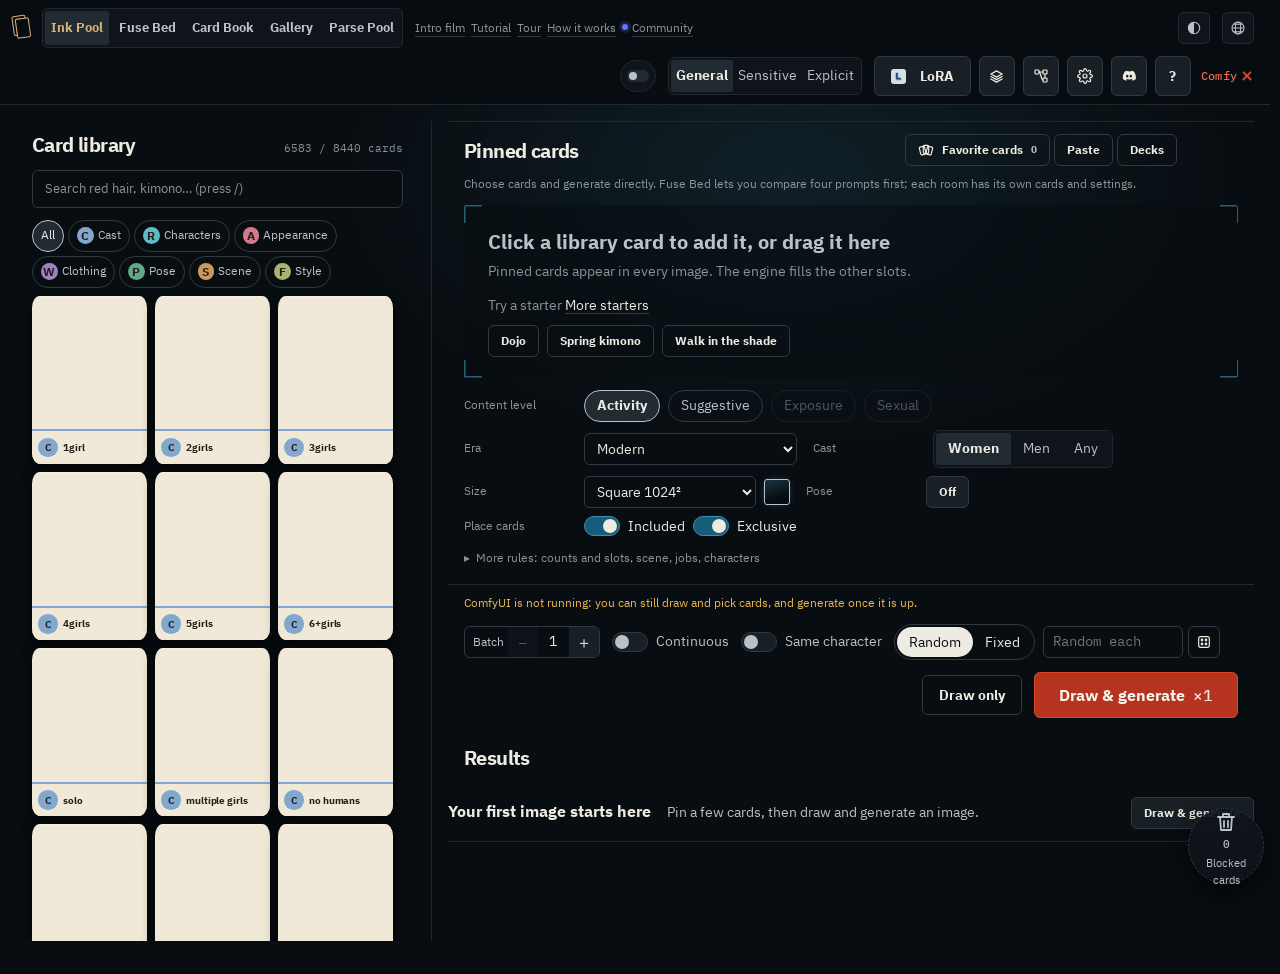
==== commit a050c676: "Mochi AI assistant (experimental, off by default) + header Settings gear and Comfy status mark - Tur" ====
--- a/web/index.html
+++ b/web/index.html
@@ -228,6 +228,7 @@
     <link rel="stylesheet" href="lora.css" />
     <link rel="stylesheet" href="models.css" />
     <link rel="stylesheet" href="discord.css" />
+    <link rel="stylesheet" href="assistant.css" />
     <link rel="stylesheet" href="locale.css" />
   </head>
   <body>
--- a/web/styles.css
+++ b/web/styles.css
@@ -854,6 +854,96 @@
 
 .ping[data-ok="0"] i {
   background: var(--color-accent);
+}
+
+/* 2026-11-18：燈號一律寫「Comfy」＋綠點／紅叉；完整狀態（已連、未連、連不到主機）在滑鼠提示和讀屏。 */
+.ping {
+  gap: 5px;
+  padding-inline: 2px;
+}
+.ping .ping-name {
+  font-family: var(--font-mono);
+  font-size: var(--text-xs);
+  font-weight: 600;
+  letter-spacing: 0.02em;
+  color: var(--color-ink-2);
+}
+.ping > span {
+  position: absolute;
+  width: 1px;
+  height: 1px;
+  overflow: hidden;
+  clip-path: inset(50%);
+  white-space: nowrap;
+}
+.ping i {
+  position: relative;
+  flex: none;
+}
+.ping[data-ok="1"] i {
+  box-shadow: 0 0 0 3px oklch(74% 0.13 150 / 0.18);
+}
+/* 沒連上：紅叉（兩條斜線），不是紅點 —— 一眼分得出「連上」「沒連上」，色弱也看得出形狀不一樣 */
+.ping[data-ok="0"] i {
+  width: 10px;
+  height: 10px;
+  border-radius: 0;
+  background: none;
+}
+.ping[data-ok="0"] i::before,
+.ping[data-ok="0"] i::after {
+  content: "";
+  position: absolute;
+  left: 50%;
+  top: 50%;
+  width: 12px;
+  height: 2.2px;
+  border-radius: 2px;
+  background: var(--color-accent);
+  transform: translate(-50%, -50%) rotate(45deg);
+}
+.ping[data-ok="0"] i::after {
+  transform: translate(-50%, -50%) rotate(-45deg);
+}
+.ping[data-ok="0"] .ping-name {
+  color: var(--color-accent-text);
+}
+
+/* 喇叭收進「設定」（screensaver.js）：節點留著給各房間的開關程式用，頂欄不顯示 */
+.mast-tools #sound-btn[hidden] {
+  display: none;
+}
+
+/* 「設定」視窗：聲音、螢幕保護、實驗功能三區 */
+.settings-section {
+  padding-bottom: var(--space-sm);
+  border-bottom: 1px solid var(--color-rule-2);
+}
+.settings-section h3,
+.settings-h3 {
+  margin: 0 0 var(--space-xs);
+  font-size: var(--text-sm);
+  color: var(--color-ink-2);
+}
+.settings-h3 {
+  margin-top: var(--space-sm);
+}
+/* 「實驗功能」一區（lab.js） */
+.lab-section {
+  margin-top: var(--space-sm);
+  padding-top: var(--space-sm);
+  border-top: 1px solid var(--color-rule-2);
+}
+.lab-section h3 {
+  margin: 0 0 var(--space-xs);
+  font-size: var(--text-sm);
+  color: var(--color-ink-2);
+}
+.lab-help {
+  margin: var(--space-2xs) 0 0;
+  font-size: var(--text-xs);
+  color: var(--color-muted);
+  line-height: 1.6;
 }
 
 .mast-tools .ghost .gen-pick-label {
@@ -1822,6 +1912,14 @@
   min-width: 0;
 }
 
+/* 「抽角色」底下的條件（只抽偏好角色、只抽同系列）：抽角色關著時畫淡，點了連抽角色一起打開（app.js）。 */
+.chara-sub {
+  display: contents;
+}
+.chara-sub[data-off="true"] > .switch {
+  opacity: 0.5;
+}
+
 .rule-field {
   display: inline-flex;
   flex-wrap: wrap;
@@ -2690,24 +2788,19 @@
   color: var(--color-muted);
 }
 
+/* 成品牆是瀑布流（wall-masonry.js 照每張的長寬比疊進最矮的那一欄，照 obscura 的底片庫）：
+ * 這裡只是容器，每張的位置、寬度、牆的高度由 JS 寫。JS 還沒排之前（剛開頁那一格）先一張張直排。 */
 .wall {
-  display: grid;
-  grid-template-columns: repeat(auto-fill, minmax(min(100%, 19rem), 1fr));
-  gap: var(--space-md);
-  align-items: start;
-}
-
-/* 每排固定幾張（成品牆工具列的「每排 N 張」）：寬度夠就剛好 N 欄，太窄自己少幾欄，每張不小於 140px。 */
-.wall[data-cols] {
-  --wall-cols: 3;
-  grid-template-columns: repeat(auto-fill, minmax(max(140px, calc((100% - (var(--wall-cols) - 1) * var(--space-md)) / var(--wall-cols))), 1fr));
-}
-.wall[data-cols="4"] { --wall-cols: 4; }
-.wall[data-cols="5"] { --wall-cols: 5; }
-.wall[data-cols="6"] { --wall-cols: 6; }
-.wall[data-cols="5"],
-.wall[data-cols="6"] {
-  gap: var(--space-sm);
+  position: relative;
+}
+.wall > .shot {
+  position: absolute;
+  top: 0;
+  left: 0;
+  width: 100%;
+}
+.wall:not([data-masonry]) > .shot {
+  position: relative;
 }
 
 .wall-cols {
@@ -2715,24 +2808,13 @@
   font-size: var(--text-xs);
 }
 
-/* 一張成品是一張印張，不是面板裡的卡片：不包外框、不墊底色，
- * 上緣一條細裁切線（兩端各一小段加粗，像裁紙刀的對位記號）把一張張分開。 */
+/* 一張成品：圖就是全部（照 obscura 的底片庫）。圓角、一圈細框，滑過浮起來一點、圖放大一點點；
+ * 狀態、種子、牌・N 和動作按鈕在電腦上疊在圖上，滑過才出現（下面的 hover 區塊）；手機排在圖底下。 */
 .shot {
   display: grid;
   gap: var(--space-xs);
-  padding: var(--space-sm) 0 var(--space-xs);
-  background:
-    linear-gradient(var(--color-ink-2), var(--color-ink-2)) top left / 14px 2px no-repeat,
-    linear-gradient(var(--color-ink-2), var(--color-ink-2)) top right / 14px 2px no-repeat,
-    linear-gradient(var(--color-rule), var(--color-rule)) top / 100% 1px no-repeat;
   min-width: 0;
-  /* 牆上幾十張成品，捲出畫面的那些不排版、不繪製（只抽牌的每張攤著三十張牌，
-     四十張就是一萬個節點）：放一張牌、抽一張，樣式重算不再掃過整面牆。
-     auto：記得它上一次真正排出來的高度，捲回來時不會跳。 */
-  content-visibility: auto;
-  contain-intrinsic-size: auto 19rem auto 36rem;
-  /* 上面那把扇子的牌指著會浮起來、陰影往外暈：content-visibility 會裁掉溢出去的，留一點邊。 */
-  overflow-clip-margin: 12px;
+  transition: translate var(--dur-medium) var(--ease-settle);
 }
 
 /* 只抽了牌、還沒送印：不需要留一整張直式畫框的空白，扇形牌夠放就好。送印之後照圖的比例長回來。 */
@@ -2788,17 +2870,44 @@
 .shot-frame {
   position: relative;
   container-type: inline-size;
-  border-radius: var(--radius-sm);
+  border-radius: var(--radius-md);
   overflow: hidden;
   background: var(--color-paper-3);
+  box-shadow: 0 0 0 1px var(--color-rule-2);
+  transition: box-shadow var(--dur-medium) var(--ease-out);
 }
 
 .shot-frame img {
   width: 100%;
   height: 100%;
   cursor: zoom-in;
-  object-fit: contain;
+  object-fit: cover;
   background: var(--color-paper);
+  transition: scale var(--dur-xl) var(--ease-out);
+}
+
+@media (hover: hover) and (pointer: fine) {
+  .shot:hover {
+    translate: 0 -2px;
+  }
+  .shot:hover > .shot-frame {
+    box-shadow: 0 0 0 1px var(--color-rule), 0 14px 32px -12px rgb(0 0 0 / 0.65);
+  }
+  .shot:hover > .shot-frame > img:not(.shot-under) {
+    scale: 1.03;
+  }
+}
+@media (prefers-reduced-motion: reduce) {
+  .shot,
+  .shot-frame img {
+    transition: none;
+  }
+  .shot:hover {
+    translate: none;
+  }
+  .shot:hover > .shot-frame > img:not(.shot-under) {
+    scale: none;
+  }
 }
 
 .shot[data-status="running"] .shot-frame img {
@@ -3134,72 +3243,263 @@
   color: color-mix(in oklch, var(--color-accent) 70%, #fff);
 }
 
-/* 電腦（滑鼠可以懸停）：動作按鈕不再在每張圖底下排兩排（十幾張圖就是一整面按鈕），
- * 改成疊在圖的下緣，滑過那張（或鍵盤走進去、Hires／修臉的面板開著）才從底下浮出來，底下墊一層漸暗。
- * 同一格（grid-area 1/1）疊在圖上，不另外佔高度。觸控裝置沒有懸停，照舊排在圖底下。 */
+/* 一張成品只看得到圖（照 obscura）：狀態・種子・時代・牌·N 疊在圖的下緣、動作按鈕疊在上緣，各墊一層漸暗。
+ * 兩條都絕對定位、不佔版面，一張的高度就是圖的高度，瀑布流排得剛好；圖很矮（每排 6 張的橫圖）時最多跟圖一樣高。
+ * 電腦：滑過那張（或鍵盤走進去、Hires／修臉的面板開著）才浮出來；還在排、在印、印壞的那張，下緣那一行一直在（看得到進度）。
+ * 手機（沒有懸停）：下緣那一行一直在；動作按鈕不放牆上，點圖開詳情，Hires、修臉、收藏、重印、複製、撤下都在那裡。
+ * 只抽牌的那張沒有圖、畫框底下是「送去印這張」：那一行照舊排在畫框下面。 */
+.shot {
+  grid-template-columns: minmax(0, 1fr);
+  gap: 0;
+}
+.shot > .shot-frame {
+  grid-area: 1 / 1;
+}
+.shot > .shot-actions,
+.shot > .shot-meta {
+  position: absolute;
+  left: 0;
+  right: 0;
+  max-height: 100%;
+  overflow: hidden;
+  z-index: 3;
+  /* 漸暗那一層不擋點圖（點圖是放大）；只有按鈕接得到。 */
+  pointer-events: none;
+  transition: opacity var(--dur-short) var(--ease-out), translate var(--dur-short) var(--ease-out);
+}
+.shot > .shot-actions > *,
+.shot > .shot-meta > * {
+  pointer-events: auto;
+}
+.shot > .shot-actions {
+  top: 0;
+  padding: var(--space-xs) var(--space-xs) var(--space-xl);
+  border-radius: var(--radius-md) var(--radius-md) 0 0;
+  background: linear-gradient(rgba(6, 7, 10, 0.82), rgba(6, 7, 10, 0.5) 60%, transparent);
+}
+.shot > .shot-meta {
+  bottom: 0;
+  flex-wrap: nowrap;
+  padding: var(--space-xl) var(--space-sm) var(--space-xs);
+  border-radius: 0 0 var(--radius-md) var(--radius-md);
+  background: linear-gradient(transparent, rgba(6, 7, 10, 0.6) 40%, rgba(6, 7, 10, 0.88));
+  color: rgba(241, 234, 217, 0.78);
+}
+.shot > .shot-meta > * {
+  min-width: 0;
+  overflow: hidden;
+  text-overflow: ellipsis;
+  white-space: nowrap;
+}
+.shot > .shot-meta > .shot-toggle {
+  flex: none;
+}
+.shot > .shot-meta .status,
+.shot > .shot-meta code {
+  color: #f1ead9;
+}
+/* 窄的那幾張（每排 5、6 張、手機兩欄）：下緣只留狀態和牌·N，種子、時代在詳情裡看。
+ * 畫的時候也一樣：留位子給步數、速度、剩多久。 */
+@container shot (max-width: 250px) {
+  .shot-meta > code,
+  .shot-meta > .shot-era {
+    display: none;
+  }
+  /* 畫的時候：牌·N 讓位，步數一行、速度和剩多久一行。 */
+  .shot-meta:has(> .shot-rate) {
+    flex-wrap: wrap;
+    row-gap: 0;
+  }
+  .shot-meta:has(> .shot-rate) > .shot-toggle {
+    display: none;
+  }
+  .shot-meta > .shot-rate {
+    flex-basis: 100%;
+  }
+}
+.shot[data-status="running"] > .shot-meta > :is(code, .shot-era) {
+  display: none;
+}
+.shot-meta > .status,
+.shot-meta > .shot-rate {
+  font-family: var(--font-mono);
+  font-variant-numeric: tabular-nums;
+}
+.shot-meta > .shot-rate {
+  color: rgba(241, 234, 217, 0.72);
+  font-size: var(--text-2xs);
+}
+/* 畫到幾成：大大的百分比（照 obscura）。 */
+.shot-meta > .status[data-pct="true"] {
+  font-size: var(--text-lg);
+  font-weight: 700;
+  line-height: 1;
+  letter-spacing: -0.02em;
+}
+
+/* 畫的時候：一條光沿著畫框走一圈當進度（照 obscura 的暗房），底下那條進度線收起來。 */
+@property --ring-p {
+  syntax: "<number>";
+  inherits: true;
+  initial-value: 0;
+}
+.shot-frame::before {
+  content: "";
+  position: absolute;
+  inset: 0;
+  z-index: 2;
+  padding: 2px;
+  border-radius: inherit;
+  background: conic-gradient(from 0deg, color-mix(in oklch, var(--color-accent) 55%, #fff), var(--color-accent) calc(var(--ring-p) * 360deg), transparent calc(var(--ring-p) * 360deg));
+  -webkit-mask:
+    linear-gradient(#000 0 0) content-box,
+    linear-gradient(#000 0 0);
+  -webkit-mask-composite: xor;
+  mask-composite: exclude;
+  opacity: 0;
+  pointer-events: none;
+  /* 光跟百分比同一拍：以前 420ms 慢慢追，一步快過 0.4 秒時字寫 64%、光還在後面。 */
+  transition: opacity var(--dur-long) var(--ease-out), --ring-p var(--dur-short) var(--ease-out);
+}
+.shot[data-status="running"] > .shot-frame::before {
+  opacity: 1;
+}
+.shot[data-status="running"] > .shot-frame > .shot-progress {
+  display: none;
+}
+@media (prefers-reduced-motion: reduce) {
+  .shot-frame::before {
+    transition: none;
+  }
+}
+/* 疊在暗底上：淺色字、半透明的底。 */
+.shot-actions .btn-ghost {
+  --btn-bg: rgba(12, 14, 18, 0.45);
+  --btn-ink: #f1ead9;
+  --btn-edge: rgba(241, 234, 217, 0.28);
+  backdrop-filter: blur(4px);
+}
+.shot-actions .shot-remove {
+  color: rgba(241, 234, 217, 0.75);
+}
+/* 只抽牌的那張：畫框底下是「送去印這張」，狀態那一行排在畫框下面、一直看得到。 */
+.shot[data-status="drawn"] {
+  gap: var(--space-xs);
+}
+.shot[data-status="drawn"] > .shot-meta {
+  position: static;
+  max-height: none;
+  grid-area: 2 / 1;
+  padding: 0 var(--space-2xs);
+  background: none;
+  color: var(--color-muted);
+  opacity: 1;
+  translate: none;
+}
+.shot[data-status="drawn"] > .shot-meta .status,
+.shot[data-status="drawn"] > .shot-meta code {
+  color: var(--color-ink-2);
+}
+.shot[data-status="drawn"] > .shot-meta {
+  flex-wrap: wrap;
+}
+.shot[data-status="drawn"] > .shot-meta > * {
+  overflow: visible;
+  white-space: normal;
+}
+/* 窄的那幾張（手機兩欄、每排 5、6 張）還沒有圖的（排著、等網路、印壞、取消）：畫框裡攤著一手牌、底下寫狀態，
+ * 下緣那一行疊上去會把字和「連不到主機…」蓋掉（2026-11-18 截圖審查）。跟只抽牌一樣排到畫框下面。 */
+@container shot (max-width: 250px) {
+  .shot[data-bare="true"] > .shot-meta {
+    position: static;
+    grid-area: 2 / 1;
+    max-height: none;
+    margin-top: var(--space-2xs);
+    padding: 0 var(--space-2xs);
+    flex-wrap: wrap;
+    background: none;
+    color: var(--color-muted);
+    opacity: 1;
+    translate: none;
+  }
+  .shot[data-bare="true"] > .shot-meta > * {
+    overflow: visible;
+    white-space: normal;
+  }
+  .shot[data-bare="true"] > .shot-meta .status {
+    color: var(--color-ink-2);
+  }
+  .shot[data-bare="true"] > .shot-meta .status[data-kind="err"] {
+    color: var(--color-accent-text);
+  }
+  /* 攤著一手牌的（排著、等網路、還沒開始畫）：畫框矮，那手牌會壓住底下的字；同一句已經寫在畫框下面了。 */
+  .shot[data-bare="true"]:not([data-status="drawn"]) .shot-empty:has(> .hand) > p {
+    display: none;
+  }
+}
+
+/* 換了哪張的籤在左上：按鈕浮上來時讓開。 */
+.shot > .shot-swap {
+  transition: opacity var(--dur-short) var(--ease-out);
+}
+
 @media (hover: hover) and (pointer: fine) {
-  .shot {
-    grid-template-columns: minmax(0, 1fr);
-  }
-  .shot > .shot-frame {
-    grid-area: 1 / 1;
+  .shot > .shot-actions,
+  .shot > .shot-meta {
+    opacity: 0;
   }
   .shot > .shot-actions {
-    grid-area: 1 / 1;
-    align-self: end;
-    z-index: 3;
-    padding: var(--space-xl) var(--space-xs) var(--space-xs);
-    border-radius: 0 0 var(--radius-sm) var(--radius-sm);
-    background: linear-gradient(transparent, rgba(6, 7, 10, 0.55) 35%, rgba(6, 7, 10, 0.85));
-    opacity: 0;
+    translate: 0 -6px;
+  }
+  .shot > .shot-meta {
     translate: 0 6px;
-    /* 漸暗那一層不擋點圖（點圖是放大）；只有按鈕接得到滑鼠。 */
-    pointer-events: none;
-    transition: opacity var(--dur-short) var(--ease-out), translate var(--dur-short) var(--ease-out);
-  }
-  .shot > .shot-actions > * {
-    pointer-events: auto;
-  }
-  /* 只抽牌的那張：底部是「送去印這張」，按鈕列改浮在上緣，滑過去才不會蓋住它、按成別的。 */
-  .shot[data-status="drawn"] > .shot-actions {
-    align-self: start;
-    padding: var(--space-xs) var(--space-xs) var(--space-xl);
-    border-radius: var(--radius-sm) var(--radius-sm) 0 0;
-    background: linear-gradient(rgba(6, 7, 10, 0.85), rgba(6, 7, 10, 0.55) 65%, transparent);
-    translate: 0 -6px;
-  }
-  /* 焦點只算鍵盤走進來的（:focus-visible）：以前是 :focus-within，滑鼠按過一顆鈕（複製、修臉、牌·N、
-   * 開詳情再關掉）焦點留在那張裡，滑鼠移開按鈕列還亮著，要點別處才消失 —— 移到別張就同時亮兩張。 */
-  .shot:is(:hover, :has(:focus-visible)) > .shot-actions,
-  .shot:has(> .shot-actions [aria-expanded="true"]) > .shot-actions {
+  }
+  /* 焦點只算鍵盤走進來的（:focus-visible）：滑鼠按過一顆鈕焦點留在那張裡，移開了按鈕列還亮著。 */
+  .shot:is(:hover, :has(:focus-visible)) > :is(.shot-actions, .shot-meta),
+  .shot:has(> .shot-actions [aria-expanded="true"]) > :is(.shot-actions, .shot-meta),
+  .shot:is([data-status="queued"], [data-status="running"], [data-status="failed"], [data-status="stopped"]) > .shot-meta {
     opacity: 1;
     translate: 0 0;
   }
+  .shot:is(:hover, :has(:focus-visible)) > .shot-swap {
+    opacity: 0;
+  }
   /* 一次只亮一張：滑鼠在牆上時，只有滑鼠底下那張（Hires／修臉的面板開著的那張照樣亮，面板跟著它）。 */
-  .wall:hover > .shot:not(:hover):not(:has(> .shot-actions [aria-expanded="true"])) > .shot-actions {
+  .wall:hover > .shot:not(:hover):not(:has(> .shot-actions [aria-expanded="true"])):not(:has(:focus-visible)) > .shot-actions {
     opacity: 0;
-    translate: 0 6px;
+    translate: 0 -6px;
+  }
+}
+
+/* 印好了就不寫「印好了」：圖在那裡就是印好了；排著、在印、印壞的才寫。 */
+.shot[data-status="done"] > .shot-meta .status {
+  display: none;
+}
+/* 疊在圖上的牌·N：小一點、深色玻璃底。 */
+.shot:not([data-status="drawn"]) > .shot-meta .shot-toggle {
+  min-height: 26px;
+  padding: 0 var(--space-xs);
+  gap: 6px;
+  border-color: rgba(241, 234, 217, 0.3);
+  background: rgba(12, 14, 18, 0.5);
+  color: #f1ead9;
+  backdrop-filter: blur(4px);
+}
+
+/* 沒有懸停（手機、平板）：按鈕列不放牆上（在成品詳情裡）；下緣那一行薄一點，只墊在字底下。 */
+@media not ((hover: hover) and (pointer: fine)) {
+  .shot > .shot-actions {
+    display: none;
   }
   .shot > .shot-meta {
-    grid-area: 2 / 1;
-  }
-  .shot > .shot-cards {
-    grid-area: 3 / 1;
-  }
-  /* 疊在暗底上：淺色字、半透明的底。 */
-  .shot-actions .btn-ghost {
-    --btn-bg: rgba(12, 14, 18, 0.45);
-    --btn-ink: #f1ead9;
-    --btn-edge: rgba(241, 234, 217, 0.28);
-    backdrop-filter: blur(4px);
-  }
-  .shot-actions .shot-remove {
-    color: rgba(241, 234, 217, 0.75);
+    padding: var(--space-lg) var(--space-xs) var(--space-xs);
+    background: linear-gradient(transparent, rgba(6, 7, 10, 0.62));
   }
 }
 
 @media (hover: hover) and (pointer: fine) and (prefers-reduced-motion: reduce) {
-  .shot > .shot-actions {
+  .shot > .shot-actions,
+  .shot > .shot-meta {
     translate: none;
     transition: none;
   }
@@ -3220,7 +3520,7 @@
 
 .shot-actions .shot-remove {
   margin-left: auto;
-  color: var(--color-muted);
+  color: rgba(241, 234, 217, 0.75);
 }
 
 @media (hover: hover) and (pointer: fine) {
@@ -3936,6 +4236,18 @@
   grid-template-columns: minmax(0, 1fr);
   gap: var(--space-lg);
   min-width: 0;
+}
+
+/* 成品詳情：印壞、中斷的原因寫完整（有預覽圖時左邊只看得到半成品）。 */
+.sd-fail {
+  margin: 0;
+  padding: var(--space-xs) var(--space-sm);
+  border-left: 3px solid var(--color-warn);
+  border-radius: 4px;
+  background: color-mix(in oklch, var(--color-warn) 10%, var(--color-paper-2));
+  color: var(--color-ink);
+  font-size: var(--text-sm);
+  overflow-wrap: anywhere;
 }
 
 .sd-meta {
@@ -5889,6 +6201,16 @@
   .sheet h2 {
     font-size: var(--text-lg);
   }
+  /* 關閉鈕黏在上緣：往下捲看提示詞、相似作品之後，不必捲回最上面找關閉（2026-11-18 截圖審查）。
+   * 鈕排在標題後面：浮到右邊、往上拉回標題那一行，捲動時 sticky 黏住。 */
+  .sheet-close {
+    position: sticky;
+    top: 0;
+    float: right;
+    z-index: 3;
+    margin: calc(-36px - var(--space-md)) 0 0 var(--space-sm);
+    box-shadow: 0 4px 14px var(--color-shade);
+  }
   .sheet-foot {
     bottom: calc((var(--space-md) + env(safe-area-inset-bottom)) * -1);
     margin: var(--space-md) calc(var(--space-md) * -1) calc((var(--space-md) + env(safe-area-inset-bottom)) * -1);
@@ -6281,7 +6603,8 @@
     position: fixed;
     left: 0;
     right: 0;
-    bottom: 0;
+    /* 軟鍵盤起來時抬到鍵盤上面（ui.js 的 --kb），「完成」才按得到。 */
+    bottom: var(--kb, 0px);
     top: max(44px, 6dvh);
     z-index: 85;
     display: flex;
--- a/web/groups.css
+++ b/web/groups.css
@@ -754,3 +754,162 @@
     animation: none;
   }
 }
+
+/* 看一組時標頭裡的小分類：這組有的亮著寫張數（點了只看那一格），沒有的劃掉（抽牌時照常抽）。 */
+.bsh-subs {
+  display: flex;
+  flex-wrap: wrap;
+  align-items: center;
+  gap: 4px 6px;
+}
+.bsh-sub-run {
+  display: inline-flex;
+  flex-wrap: wrap;
+  align-items: center;
+  gap: 4px;
+}
+.bsh-sub-fam {
+  color: var(--color-muted);
+  font-size: var(--text-2xs);
+  font-weight: 700;
+  margin-left: 4px;
+}
+.bsh-sub {
+  display: inline-flex;
+  align-items: center;
+  gap: 5px;
+  min-height: 28px;
+  padding: 0 10px;
+  border: 1px solid var(--color-rule);
+  border-radius: 999px;
+  background: transparent;
+  color: var(--color-muted);
+  font-size: var(--text-xs);
+  white-space: nowrap;
+  cursor: pointer;
+  transition: background-color var(--dur-short) var(--ease-out), border-color var(--dur-short) var(--ease-out), color var(--dur-short) var(--ease-out);
+}
+.bsh-sub[data-has="true"] {
+  border-color: color-mix(in oklch, var(--gp-suit) 55%, var(--color-rule));
+  color: var(--color-ink);
+  font-weight: 700;
+}
+.bsh-sub[data-has="false"] {
+  text-decoration: line-through;
+  text-decoration-color: color-mix(in oklch, var(--color-muted) 70%, transparent);
+  opacity: 0.55;
+  cursor: default;
+}
+.bsh-sub[aria-pressed="true"] {
+  background: color-mix(in oklch, var(--gp-suit) 26%, var(--color-paper-3));
+  border-color: var(--gp-suit);
+}
+.bsh-sub-n {
+  padding: 1px 6px;
+  border-radius: 999px;
+  background: color-mix(in oklch, var(--gp-suit) 35%, var(--color-paper-3));
+  font-family: var(--font-mono);
+  font-size: var(--text-2xs);
+}
+@media (hover: hover) and (pointer: fine) {
+  .bsh-sub[data-has="true"][aria-pressed="false"]:hover {
+    background: color-mix(in oklch, var(--gp-suit) 12%, transparent);
+  }
+}
+.bsh-sub[data-has="true"]:active {
+  transform: translateY(1px);
+}
+@media (pointer: coarse) {
+  .bsh-sub {
+    min-height: 34px;
+  }
+}
+
+/* 墨池群組面板：每組有哪些小分類、勾了的組加起來管幾格 */
+.gp-row-subs,
+.gp-sum-subs {
+  grid-column: 1 / -1;
+  display: flex;
+  flex-wrap: wrap;
+  align-items: center;
+  gap: 4px;
+}
+.gp-sub {
+  display: inline-flex;
+  align-items: center;
+  gap: 4px;
+  min-height: 22px;
+  padding: 0 4px 0 8px;
+  border: 1px solid color-mix(in oklch, var(--gp-suit) 45%, var(--color-rule));
+  border-radius: 999px;
+  color: var(--color-ink);
+  font-size: var(--text-2xs);
+  font-weight: 700;
+  white-space: nowrap;
+}
+.gp-sub b {
+  padding: 0 5px;
+  border-radius: 999px;
+  background: color-mix(in oklch, var(--gp-suit) 32%, var(--color-paper-3));
+  font-family: var(--font-mono);
+  font-weight: 500;
+}
+.bsh-save {
+  border: 0;
+  background: transparent;
+  color: var(--color-muted);
+  font: inherit;
+  font-size: var(--text-xs);
+}
+.bsh-save:not(:disabled) {
+  cursor: pointer;
+  text-decoration: underline;
+  color: var(--color-ink);
+}
+.gp-sum {
+  display: grid;
+  gap: 6px;
+  padding: 10px 12px;
+  border-radius: var(--radius-md);
+  background: color-mix(in oklch, var(--gp-suit) 10%, var(--color-paper-2));
+  border: 1px solid color-mix(in oklch, var(--gp-suit) 35%, var(--color-rule-2));
+}
+.gp-sum-label {
+  color: var(--color-muted);
+  font-size: var(--text-xs);
+  margin-right: 2px;
+}
+.gp-sum-note {
+  margin: 0;
+  color: var(--color-ink-2);
+  font-size: var(--text-xs);
+  line-height: 1.55;
+}
+
+/* 墨池「每段抽幾個」的選格：勾了的群組管到的格子用群組的顏色（那一段的花色）描一圈、右上角一個小點。 */
+.skel-row[data-section="feature"] { --gp-suit: var(--suit-look); }
+.skel-row[data-section="clothing"] { --gp-suit: var(--suit-wear); }
+.skel-row[data-section="pose"] { --gp-suit: var(--suit-pose); }
+.skel-row[data-section="env"] { --gp-suit: var(--suit-scene); }
+.skel-chip[data-group="true"] {
+  position: relative;
+  border-color: color-mix(in oklch, var(--gp-suit) 70%, transparent);
+  color: color-mix(in oklch, var(--gp-suit) 75%, var(--color-ink));
+}
+.skel-chip[data-group="true"][aria-pressed="true"] {
+  background: color-mix(in oklch, var(--gp-suit) 24%, var(--color-paper-3));
+  border-color: var(--gp-suit);
+  color: var(--color-ink);
+  box-shadow: 0 0 0 2px color-mix(in oklch, var(--gp-suit) 18%, transparent);
+}
+.skel-chip[data-group="true"]::after {
+  content: "";
+  position: absolute;
+  top: -2px;
+  right: -2px;
+  width: 7px;
+  height: 7px;
+  border-radius: 50%;
+  background: var(--gp-suit);
+  box-shadow: 0 0 0 2px var(--color-paper);
+}
--- a/web/assistant.css
+++ b/web/assistant.css
@@ -0,0 +1,1044 @@
+/* ================= 墨池 AI 助手（assistant.js） =================
+ * 一張浮在右邊的墨色紙：上緣一道朱色細線、標題旁一枚印。對話、步驟明細、確認卡片都在這張紙上；
+ * 工作台上的光暈（.ai-halo）跟著助手正在動的那一塊走。手機上是從底部拉上來的面板（跟彈窗同一個手感）。 */
+
+:root {
+  --ai-w: 400px;
+  --ai-glow: oklch(70% 0.14 210);
+  --ai-glow-soft: oklch(70% 0.14 210 / 0.16);
+  --ai-ink: oklch(70% 0.17 35);
+}
+
+/* ---------- 頂欄入口：一顆朱色小印章（跟旁邊的工具一樣 36px） ---------- */
+.ai-chat-btn {
+  position: relative;
+  width: 36px;
+  min-width: 36px;
+  padding: 0;
+  display: grid;
+  place-items: center;
+}
+.ai-chat-seal {
+  display: grid;
+  place-items: center;
+  width: 22px;
+  height: 22px;
+  border-radius: 6px;
+  color: var(--color-accent-ink);
+  background: linear-gradient(145deg, var(--color-accent), var(--color-accent-3));
+  box-shadow: 0 1px 0 oklch(0% 0 0 / 0.25), inset 0 1px 0 oklch(100% 0 0 / 0.22);
+  transform: rotate(-4deg);
+  transition: transform var(--dur-short) var(--ease-settle);
+}
+.ai-chat-seal svg {
+  width: 15px;
+  height: 15px;
+}
+@media (hover: hover) and (pointer: fine) {
+  .ai-chat-btn:hover .ai-chat-seal {
+    transform: rotate(0deg) scale(1.06);
+  }
+}
+.ai-chat-btn[aria-expanded="true"] {
+  border-color: color-mix(in oklch, var(--color-accent) 60%, transparent);
+  background: color-mix(in oklch, var(--color-accent) 14%, transparent);
+}
+.ai-chat-btn[aria-expanded="true"] .ai-chat-seal {
+  transform: rotate(0deg);
+}
+/* 收起時的進度：右上角一顆小光點 */
+.ai-chat-dot {
+  position: absolute;
+  top: 3px;
+  right: 3px;
+  width: 8px;
+  height: 8px;
+  border-radius: 50%;
+  border: 2px solid var(--color-paper);
+  background: transparent;
+  opacity: 0;
+  transform: scale(0.4);
+  transition: opacity var(--dur-short) var(--ease-out), transform var(--dur-short) var(--ease-settle);
+}
+.ai-chat-btn:is([data-state="thinking"], [data-state="reading"], [data-state="working"]) .ai-chat-dot {
+  opacity: 1;
+  transform: none;
+  background: var(--ai-glow);
+  animation: ai-pulse 1.1s var(--ease-in-out) infinite;
+}
+.ai-chat-btn[data-state="confirm"] .ai-chat-dot {
+  opacity: 1;
+  transform: none;
+  background: var(--color-warn);
+}
+.ai-chat-btn[data-state="done"] .ai-chat-dot {
+  opacity: 1;
+  transform: none;
+  background: var(--color-good);
+  animation: ai-ping 0.9s var(--ease-out) 2;
+}
+.ai-chat-btn:is([data-state="failed"], [data-state="partial"], [data-state="cancelled"]) .ai-chat-dot {
+  opacity: 1;
+  transform: none;
+  background: var(--color-accent);
+}
+@keyframes ai-ping {
+  0% {
+    box-shadow: 0 0 0 0 oklch(74% 0.13 150 / 0.7);
+  }
+  100% {
+    box-shadow: 0 0 0 8px oklch(74% 0.13 150 / 0);
+  }
+}
+
+.ai-ask {
+  min-width: 30px;
+  padding-inline: 6px;
+  color: var(--color-accent-text);
+}
+.ai-ask svg {
+  width: 15px;
+  height: 15px;
+}
+
+/* ---------- 面板 ---------- */
+.ai-panel {
+  position: fixed;
+  z-index: 55;
+  top: var(--ai-top, var(--space-sm));
+  right: var(--space-sm);
+  bottom: var(--space-sm);
+  width: min(var(--ai-w), calc(100vw - 2 * var(--space-sm)));
+  display: grid;
+  grid-template-rows: auto minmax(0, 1fr) auto;
+  border: 1px solid var(--color-rule);
+  border-radius: var(--radius-lg);
+  background:
+    radial-gradient(120% 60% at 100% 0%, oklch(60% 0.12 33 / 0.1), transparent 60%),
+    radial-gradient(90% 50% at 0% 100%, oklch(62% 0.09 225 / 0.08), transparent 65%),
+    var(--color-paper-2);
+  box-shadow:
+    0 1px 0 var(--color-shine) inset,
+    0 30px 80px var(--color-shade),
+    0 0 0 1px oklch(0% 0 0 / 0.08);
+  overflow: hidden;
+  outline: none;
+  animation: ai-in var(--dur-long) var(--ease-out);
+}
+.ai-panel::before {
+  /* 上緣一道朱色細線：像信紙上的朱絲欄 */
+  content: "";
+  position: absolute;
+  inset: 0 0 auto;
+  height: 2px;
+  background: linear-gradient(90deg, transparent, var(--color-accent) 18%, var(--color-accent) 82%, transparent);
+  opacity: 0.85;
+}
+.ai-panel[data-state="closing"] {
+  animation: ai-out calc(var(--dur-short) * 0.9) var(--ease-exit) forwards;
+}
+.ai-panel[hidden] {
+  display: none;
+}
+@keyframes ai-in {
+  from {
+    opacity: 0;
+    transform: translateX(24px) scale(0.985);
+    filter: blur(2px);
+  }
+}
+@keyframes ai-out {
+  to {
+    opacity: 0;
+    transform: translateX(20px);
+  }
+}
+
+/* 寬螢幕：工作台讓出右邊，面板不蓋住成品牆 */
+@media (min-width: 75rem) {
+  html[data-ai-panel="open"] .layout {
+    margin-right: calc(var(--ai-w) + var(--space-sm));
+    transition: margin-right var(--dur-medium) var(--ease-out);
+  }
+  html[data-ai-panel="open"] .trash,
+  html[data-ai-panel="open"] .go-float {
+    right: calc(var(--ai-w) + var(--space-md) * 1.5);
+  }
+}
+
+.ai-grip {
+  display: none;
+}
+
+.ai-head {
+  display: grid;
+  grid-template-columns: minmax(0, 1fr) auto;
+  align-items: center;
+  gap: 2px var(--space-xs);
+  padding: var(--space-sm) var(--space-sm) var(--space-xs) var(--space-md);
+  border-bottom: 1px solid var(--color-rule-2);
+}
+.ai-title {
+  display: flex;
+  align-items: center;
+  gap: var(--space-xs);
+  min-width: 0;
+}
+.ai-title h2 {
+  margin: 0;
+  font-family: var(--font-heading);
+  font-size: var(--text-lg);
+  letter-spacing: 0.04em;
+}
+.ai-seal {
+  display: grid;
+  place-items: center;
+  width: 26px;
+  height: 26px;
+  border-radius: 7px;
+  color: var(--color-accent-ink);
+  background: linear-gradient(145deg, var(--color-accent), var(--color-accent-3));
+  box-shadow: 0 2px 0 oklch(0% 0 0 / 0.25), inset 0 1px 0 oklch(100% 0 0 / 0.25);
+  transform: rotate(-4deg);
+}
+.ai-beta {
+  padding: 1px 7px;
+  border: 1px solid var(--color-rule);
+  border-radius: 999px;
+  font-size: var(--text-2xs);
+  color: var(--color-muted);
+}
+.ai-head-tools {
+  display: flex;
+  gap: 2px;
+}
+.ai-head-tools .icon-btn {
+  min-width: 32px;
+  min-height: 32px;
+  border-color: transparent;
+  background: transparent;
+  color: var(--color-ink-2);
+}
+@media (hover: hover) and (pointer: fine) {
+  .ai-head-tools .icon-btn:hover {
+    border-color: var(--color-rule);
+    background: var(--color-paper-3);
+    color: var(--color-ink);
+  }
+}
+.ai-conn {
+  grid-column: 1 / -1;
+  font-size: var(--text-xs);
+  color: var(--color-muted);
+  overflow: hidden;
+  text-overflow: ellipsis;
+  white-space: nowrap;
+}
+.ai-conn[data-kind="err"],
+.ai-conn[data-kind="warn"] {
+  color: var(--color-warn);
+}
+
+/* 整輪狀態＋目前這一步：一條細長的狀態列 */
+.ai-state {
+  grid-column: 1 / -1;
+  display: flex;
+  align-items: center;
+  gap: 6px;
+  min-height: 24px;
+  font-size: var(--text-xs);
+  color: var(--color-ink-2);
+}
+.ai-state[data-kind="idle"] {
+  visibility: hidden;
+}
+.ai-state-dot {
+  width: 8px;
+  height: 8px;
+  border-radius: 50%;
+  background: var(--color-muted);
+  flex: none;
+}
+.ai-state[data-kind="thinking"] .ai-state-dot,
+.ai-state[data-kind="reading"] .ai-state-dot {
+  background: var(--ai-glow);
+  animation: ai-pulse 1.2s var(--ease-in-out) infinite;
+}
+.ai-state[data-kind="working"] .ai-state-dot {
+  background: var(--color-accent);
+  animation: ai-pulse 0.9s var(--ease-in-out) infinite;
+}
+.ai-state[data-kind="confirm"] .ai-state-dot {
+  background: var(--color-warn);
+}
+.ai-state[data-kind="done"] .ai-state-dot,
+.ai-state[data-kind="answered"] .ai-state-dot {
+  background: var(--color-good);
+}
+.ai-state[data-kind="failed"] .ai-state-dot,
+.ai-state[data-kind="partial"] .ai-state-dot {
+  background: var(--color-accent-2);
+}
+.ai-state-text {
+  font-weight: 700;
+}
+.ai-step-text {
+  min-width: 0;
+  overflow: hidden;
+  text-overflow: ellipsis;
+  white-space: nowrap;
+  color: var(--color-muted);
+}
+@keyframes ai-pulse {
+  50% {
+    transform: scale(1.5);
+    opacity: 0.55;
+  }
+}
+@keyframes ai-breathe {
+  50% {
+    opacity: 0.7;
+  }
+}
+
+/* ---------- 對話 ---------- */
+.ai-log {
+  overflow-y: auto;
+  overscroll-behavior: contain;
+  padding: var(--space-md) var(--space-sm) var(--space-md) var(--space-md);
+  scroll-padding-bottom: var(--space-lg);
+  display: flex;
+  flex-direction: column;
+  gap: var(--space-md);
+  outline: none;
+}
+.ai-msg {
+  display: flex;
+  gap: var(--space-xs);
+  animation: ai-msg-in var(--dur-medium) var(--ease-out);
+}
+@keyframes ai-msg-in {
+  from {
+    opacity: 0;
+    transform: translateY(6px);
+  }
+}
+.ai-user {
+  flex-direction: column;
+  align-items: flex-end;
+}
+.ai-user .ai-bubble {
+  max-width: 88%;
+  padding: var(--space-xs) var(--space-sm);
+  border-radius: 14px 14px 4px 14px;
+  background: color-mix(in oklch, var(--color-pool) 22%, var(--color-paper-3));
+  border: 1px solid color-mix(in oklch, var(--color-pool) 35%, transparent);
+  white-space: pre-wrap;
+  word-break: break-word;
+  line-height: 1.6;
+}
+.ai-msg-refs {
+  display: flex;
+  flex-wrap: wrap;
+  justify-content: flex-end;
+  gap: 4px;
+  margin-bottom: 4px;
+}
+.ai-avatar {
+  flex: none;
+  display: grid;
+  place-items: center;
+  width: 26px;
+  height: 26px;
+  margin-top: 2px;
+  border-radius: 50%;
+  color: var(--color-accent-text);
+  background: var(--color-paper-3);
+  border: 1px solid var(--color-rule);
+}
+.ai-col {
+  min-width: 0;
+  flex: 1;
+  display: flex;
+  flex-direction: column;
+  gap: var(--space-xs);
+}
+.ai-rich {
+  line-height: 1.7;
+  word-break: break-word;
+}
+.ai-rich p {
+  margin: 0 0 0.45em;
+}
+.ai-rich p:last-child {
+  margin-bottom: 0;
+}
+.ai-rich ul,
+.ai-rich ol {
+  margin: 0.2em 0 0.45em;
+  padding-left: 1.3em;
+}
+.ai-rich li {
+  margin: 0.15em 0;
+}
+.ai-rich li::marker {
+  color: var(--color-accent-text);
+}
+.ai-rich b {
+  color: var(--color-ink);
+}
+.ai-rich code {
+  font-family: var(--font-mono);
+  font-size: 0.88em;
+  padding: 1px 5px;
+  border-radius: 4px;
+  background: var(--color-paper-4);
+}
+.ai-note {
+  align-self: center;
+  max-width: 92%;
+  padding: 4px 12px;
+  border-radius: 999px;
+  font-size: var(--text-xs);
+  color: var(--color-muted);
+  background: var(--color-paper-3);
+  text-align: center;
+}
+.ai-note[data-kind="err"],
+.ai-note[data-kind="warn"] {
+  color: var(--color-warn);
+}
+.ai-error {
+  margin: 0;
+  padding: var(--space-xs) var(--space-sm);
+  border-left: 3px solid var(--color-accent-2);
+  border-radius: 4px;
+  background: color-mix(in oklch, var(--color-accent) 9%, transparent);
+  color: var(--color-ink-2);
+  font-size: var(--text-sm);
+}
+.ai-muted {
+  color: var(--color-muted);
+}
+
+/* 三點墨滴：想事情的時候 */
+.ai-typing,
+.ai-dots {
+  display: inline-flex;
+  gap: 4px;
+  align-items: center;
+  padding: 6px 2px;
+}
+.ai-dots {
+  padding: 0 8px 0 0;
+  vertical-align: middle;
+}
+.ai-typing i,
+.ai-dots i {
+  width: 6px;
+  height: 6px;
+  border-radius: 50%;
+  background: var(--color-ink-2);
+  animation: ai-drop 1.1s var(--ease-in-out) infinite;
+}
+.ai-typing i:nth-child(2),
+.ai-dots i:nth-child(2) {
+  animation-delay: 0.15s;
+}
+.ai-typing i:nth-child(3),
+.ai-dots i:nth-child(3) {
+  animation-delay: 0.3s;
+}
+@keyframes ai-drop {
+  0%,
+  60%,
+  100% {
+    transform: translateY(0);
+    opacity: 0.35;
+  }
+  30% {
+    transform: translateY(-4px);
+    opacity: 1;
+  }
+}
+
+/* ---------- 操作明細：一條墨線串起每一步 ---------- */
+.ai-steps {
+  margin: 0;
+  padding: 4px var(--space-sm);
+  list-style: none;
+  border: 1px solid var(--color-rule-2);
+  border-radius: var(--radius-md);
+  background: color-mix(in oklch, var(--color-paper-3) 55%, transparent);
+}
+.ai-step {
+  position: relative;
+  display: grid;
+  grid-template-columns: 14px minmax(0, 1fr) auto;
+  gap: 2px var(--space-xs);
+  padding: 5px 0;
+  font-size: var(--text-sm);
+}
+.ai-step:not(:last-child)::after {
+  content: "";
+  position: absolute;
+  left: 6px;
+  top: 19px;
+  bottom: -5px;
+  width: 1px;
+  background: var(--color-rule);
+}
+.ai-step > div {
+  display: flex;
+  flex-direction: column;
+  gap: 1px;
+  min-width: 0;
+}
+.ai-step b {
+  font-weight: 600;
+}
+.ai-step-sum {
+  color: var(--color-ink);
+  font-family: var(--font-mono);
+  font-size: var(--text-xs);
+}
+.ai-step-line {
+  color: var(--color-muted);
+  font-size: var(--text-xs);
+}
+.ai-step-dot {
+  margin-top: 5px;
+  width: 13px;
+  height: 13px;
+  border-radius: 50%;
+  border: 2px solid var(--color-muted);
+  background: var(--color-paper-2);
+  z-index: 1;
+}
+.ai-step[data-status="running"] .ai-step-dot {
+  border-color: var(--color-accent);
+  border-top-color: transparent;
+  animation: ai-spin 0.8s linear infinite;
+}
+.ai-step[data-status="done"] .ai-step-dot {
+  border-color: var(--color-good);
+  background: var(--color-good);
+  box-shadow: inset 0 0 0 2px var(--color-paper-2);
+}
+.ai-step[data-status="needs_confirm"] .ai-step-dot {
+  border-color: var(--color-warn);
+  background: var(--color-warn);
+}
+.ai-step[data-status="failed"] .ai-step-dot,
+.ai-step[data-status="partial"] .ai-step-dot {
+  border-color: var(--color-accent-2);
+  background: var(--color-accent-2);
+}
+.ai-step[data-status="skipped"] .ai-step-dot,
+.ai-step[data-status="cancelled"] .ai-step-dot,
+.ai-step[data-status="undone"] .ai-step-dot {
+  border-style: dashed;
+}
+.ai-step[data-status="cancelled"] b,
+.ai-step[data-status="undone"] b {
+  color: var(--color-muted);
+  text-decoration: line-through;
+}
+.ai-step .link-btn {
+  align-self: start;
+  font-size: var(--text-xs);
+  white-space: nowrap;
+}
+.ai-step-undo {
+  grid-column: 3;
+}
+@keyframes ai-spin {
+  to {
+    transform: rotate(360deg);
+  }
+}
+
+/* ---------- 需要你決定的卡片 ---------- */
+.ai-confirm {
+  padding: var(--space-sm);
+  border: 1px solid color-mix(in oklch, var(--color-warn) 55%, transparent);
+  border-radius: var(--radius-md);
+  background: color-mix(in oklch, var(--color-warn) 8%, var(--color-paper-2));
+}
+.ai-confirm p {
+  margin: 0 0 var(--space-2xs);
+}
+.ai-confirm ul {
+  margin: 0 0 var(--space-xs);
+  padding-left: 1.2em;
+  font-size: var(--text-sm);
+  color: var(--color-ink-2);
+}
+.ai-confirm-actions {
+  display: flex;
+  gap: var(--space-xs);
+}
+.ai-confirm[data-state="applied"],
+.ai-confirm[data-state="kept"] {
+  border-color: var(--color-rule-2);
+  background: transparent;
+  opacity: 0.85;
+}
+
+/* ---------- 空的時候 ---------- */
+.ai-empty {
+  margin: auto 0;
+  display: flex;
+  flex-direction: column;
+  align-items: center;
+  text-align: center;
+  gap: var(--space-xs);
+  padding: var(--space-lg) var(--space-sm);
+}
+.ai-empty-mark {
+  display: grid;
+  place-items: center;
+  width: 54px;
+  height: 54px;
+  border-radius: 14px;
+  color: var(--color-accent-ink);
+  background: linear-gradient(145deg, var(--color-accent), var(--color-accent-3));
+  transform: rotate(-6deg);
+  box-shadow: 0 10px 30px oklch(50% 0.17 32 / 0.35);
+}
+.ai-empty-mark svg {
+  width: 28px;
+  height: 28px;
+}
+.ai-empty-title {
+  margin: var(--space-xs) 0 0;
+  font-family: var(--font-heading);
+  font-size: var(--text-lg);
+}
+.ai-empty .ai-muted {
+  max-width: 26em;
+  margin: 0;
+  font-size: var(--text-sm);
+  line-height: 1.6;
+}
+.ai-samples {
+  display: flex;
+  flex-direction: column;
+  gap: 6px;
+  width: 100%;
+  margin-top: var(--space-sm);
+}
+.ai-sample {
+  padding: 8px 12px;
+  border: 1px solid var(--color-rule);
+  border-radius: 10px;
+  background: var(--color-paper-3);
+  color: var(--color-ink-2);
+  text-align: left;
+  font: inherit;
+  font-size: var(--text-sm);
+  cursor: pointer;
+  transition: border-color var(--dur-micro) var(--ease-out), transform var(--dur-short) var(--ease-settle);
+}
+@media (hover: hover) and (pointer: fine) {
+  .ai-sample:hover {
+    border-color: var(--color-ink-2);
+    transform: translateX(2px);
+  }
+}
+
+/* ---------- 輸入區 ---------- */
+.ai-foot {
+  padding: var(--space-xs) var(--space-sm) var(--space-sm);
+  border-top: 1px solid var(--color-rule-2);
+  background: color-mix(in oklch, var(--color-paper) 40%, transparent);
+}
+.ai-refs {
+  display: flex;
+  flex-wrap: wrap;
+  gap: 4px;
+  margin-bottom: 6px;
+}
+.ai-ref {
+  display: inline-flex;
+  align-items: center;
+  gap: 2px;
+  max-width: 100%;
+  padding: 2px 4px 2px 10px;
+  border-radius: 999px;
+  font-size: var(--text-xs);
+  color: var(--color-ink);
+  background: color-mix(in oklch, var(--ai-glow) 22%, var(--color-paper-3));
+  border: 1px solid color-mix(in oklch, var(--ai-glow) 45%, transparent);
+}
+.ai-ref.is-static {
+  padding-right: 10px;
+}
+.ai-ref-x {
+  display: grid;
+  place-items: center;
+  width: 20px;
+  height: 20px;
+  padding: 0;
+  border: 0;
+  border-radius: 50%;
+  background: transparent;
+  color: inherit;
+  cursor: pointer;
+}
+.ai-ref-x svg {
+  width: 12px;
+  height: 12px;
+}
+.ai-compose {
+  display: flex;
+  align-items: flex-end;
+  gap: var(--space-xs);
+  padding: 6px 6px 6px 12px;
+  border: 1px solid var(--color-rule);
+  border-radius: 14px;
+  background: var(--color-paper);
+  transition: border-color var(--dur-micro) var(--ease-out), box-shadow var(--dur-short) var(--ease-out);
+}
+.ai-compose:focus-within {
+  border-color: color-mix(in oklch, var(--ai-glow) 70%, var(--color-rule));
+  box-shadow: 0 0 0 3px var(--ai-glow-soft);
+}
+.ai-input {
+  flex: 1;
+  min-height: 24px;
+  max-height: 160px;
+  padding: 4px 0;
+  border: 0;
+  resize: none;
+  background: transparent;
+  color: var(--color-ink);
+  font: inherit;
+  line-height: 1.5;
+  outline: none;
+}
+.ai-send {
+  flex: none;
+  display: grid;
+  place-items: center;
+  width: 36px;
+  height: 36px;
+  border: 0;
+  border-radius: 10px;
+  color: var(--color-accent-ink);
+  background: var(--color-accent);
+  cursor: pointer;
+  transition: transform var(--dur-short) var(--ease-settle), background-color var(--dur-micro) var(--ease-out);
+}
+.ai-send[data-running="true"] {
+  background: var(--color-paper-4);
+  color: var(--color-ink);
+}
+.ai-send:active {
+  transform: scale(0.94);
+}
+.ai-hint {
+  margin: 6px 2px 0;
+  font-size: var(--text-2xs);
+  color: var(--color-muted);
+}
+
+/* ---------- 工作台上的光暈 ---------- */
+.ai-halo {
+  position: fixed;
+  z-index: 54;
+  pointer-events: none;
+  border-radius: 14px;
+  transition:
+    left var(--dur-medium) var(--ease-travel),
+    top var(--dur-medium) var(--ease-travel),
+    width var(--dur-medium) var(--ease-travel),
+    height var(--dur-medium) var(--ease-travel),
+    opacity var(--dur-medium) var(--ease-out),
+    box-shadow var(--dur-medium) var(--ease-out);
+}
+.ai-halo[hidden] {
+  display: none;
+}
+.ai-halo[data-phase="read"] {
+  box-shadow:
+    0 0 0 1px color-mix(in oklch, var(--ai-glow) 55%, transparent),
+    0 0 28px 4px var(--ai-glow-soft);
+  animation: ai-halo-breathe 1.8s var(--ease-in-out) infinite;
+}
+.ai-halo[data-phase="write"] {
+  box-shadow:
+    0 0 0 2px var(--color-accent),
+    0 0 36px 6px oklch(60% 0.19 33 / 0.28);
+}
+.ai-halo[data-phase="done"] {
+  box-shadow:
+    0 0 0 2px var(--color-good),
+    0 0 30px 4px oklch(74% 0.13 150 / 0.22);
+}
+.ai-halo[data-phase="out"] {
+  opacity: 0;
+}
+.ai-halo-label {
+  position: absolute;
+  left: 10px;
+  top: -12px;
+  max-width: calc(100% - 20px);
+  overflow: hidden;
+  text-overflow: ellipsis;
+  white-space: nowrap;
+  padding: 2px 10px;
+  border-radius: 999px;
+  font-size: var(--text-xs);
+  font-weight: 700;
+  color: var(--color-accent-ink);
+  background: var(--color-accent);
+  box-shadow: 0 4px 14px var(--color-shade);
+}
+.ai-halo[data-phase="read"] .ai-halo-label {
+  color: var(--color-ink);
+  background: color-mix(in oklch, var(--ai-glow) 45%, var(--color-paper-3));
+}
+.ai-halo[data-phase="done"] .ai-halo-label {
+  color: var(--color-stock-ink);
+  background: var(--color-good);
+}
+.ai-halo[data-below="true"] .ai-halo-label {
+  top: auto;
+  bottom: -12px;
+}
+@keyframes ai-halo-breathe {
+  50% {
+    box-shadow:
+      0 0 0 1px color-mix(in oklch, var(--ai-glow) 80%, transparent),
+      0 0 40px 8px var(--ai-glow-soft);
+  }
+}
+
+/* ---------- 設定 ---------- */
+.ai-setup {
+  display: flex;
+  flex-direction: column;
+  gap: var(--space-sm);
+}
+.ai-setup-intro {
+  margin: 0;
+  line-height: 1.6;
+}
+.ai-setup-intro small {
+  color: var(--color-muted);
+}
+.ai-h3 {
+  margin: var(--space-xs) 0 0;
+  font-size: var(--text-sm);
+  letter-spacing: 0.06em;
+  color: var(--color-ink-2);
+}
+.ai-clis {
+  display: grid;
+  gap: var(--space-xs);
+}
+.ai-cli {
+  display: grid;
+  grid-template-columns: minmax(0, 1fr) auto;
+  gap: 4px var(--space-sm);
+  padding: var(--space-sm);
+  border: 1px solid var(--color-rule);
+  border-radius: var(--radius-md);
+  background: var(--color-paper-3);
+  transition: border-color var(--dur-short) var(--ease-out), box-shadow var(--dur-short) var(--ease-out);
+}
+.ai-cli[data-picked="true"],
+.ai-api[data-picked="true"] {
+  border-color: var(--color-accent);
+  box-shadow: 0 0 0 3px oklch(60% 0.19 33 / 0.16);
+}
+.ai-cli[data-usable="false"] {
+  opacity: 0.75;
+}
+.ai-cli-name {
+  display: flex;
+  align-items: baseline;
+  gap: var(--space-xs);
+}
+.ai-cli-name small {
+  color: var(--color-muted);
+  font-family: var(--font-mono);
+  font-size: var(--text-2xs);
+}
+.ai-cli-chips {
+  display: flex;
+  flex-wrap: wrap;
+  gap: 4px;
+  justify-content: flex-end;
+}
+.ai-chip {
+  padding: 1px 8px;
+  border-radius: 999px;
+  font-size: var(--text-2xs);
+  font-weight: 600;
+  background: var(--color-paper-4);
+  color: var(--color-ink-2);
+}
+.ai-chip[data-kind="ok"] {
+  color: var(--color-stock-ink);
+  background: var(--color-good);
+}
+.ai-chip[data-kind="warn"] {
+  color: var(--color-stock-ink);
+  background: var(--color-warn);
+}
+.ai-chip[data-kind="err"] {
+  color: var(--color-accent-ink);
+  background: var(--color-accent-2);
+}
+.ai-cli-note {
+  grid-column: 1 / -1;
+  margin: 0;
+  font-size: var(--text-xs);
+  color: var(--color-muted);
+}
+.ai-cli-actions {
+  grid-column: 1 / -1;
+  display: flex;
+  gap: var(--space-xs);
+  justify-content: flex-end;
+}
+.ai-cli-model {
+  min-width: 0;
+  flex: 1;
+  max-width: 22rem;
+}
+.ai-api {
+  display: grid;
+  gap: var(--space-xs);
+  padding: var(--space-sm);
+  border: 1px solid var(--color-rule);
+  border-radius: var(--radius-md);
+  background: var(--color-paper-3);
+}
+.ai-api-row {
+  display: flex;
+  flex-wrap: wrap;
+  gap: var(--space-xs);
+}
+.ai-api-row label {
+  display: grid;
+  gap: 2px;
+  font-size: var(--text-xs);
+  color: var(--color-ink-2);
+}
+.ai-grow {
+  flex: 1;
+  min-width: 12rem;
+}
+.ai-field {
+  width: 100%;
+  min-height: 38px;
+  padding: 0 var(--space-sm);
+  border-radius: var(--radius-sm);
+  border: 1px solid var(--color-rule);
+  background: var(--color-paper);
+  color: var(--color-ink);
+  font: inherit;
+}
+.ai-field::placeholder {
+  color: var(--color-muted);
+}
+.ai-field:hover {
+  border-color: var(--color-ink-2);
+}
+.ai-field:focus-visible {
+  outline: 2px solid var(--color-focus);
+  outline-offset: 1px;
+}
+.ai-api-actions {
+  justify-content: flex-end;
+}
+.ai-remote-switch {
+  flex-wrap: wrap;
+}
+.ai-test-line {
+  margin: 0;
+  min-height: 1.4em;
+  font-size: var(--text-sm);
+}
+.ai-test-line[data-kind="ok"] {
+  color: var(--color-good);
+}
+.ai-test-line[data-kind="err"] {
+  color: var(--color-accent-text);
+}
+.ai-redetect {
+  justify-self: end;
+  font-size: var(--text-xs);
+}
+
+/* ---------- 手機：從底部拉上來的面板 ---------- */
+@media (max-width: 40rem) {
+  .ai-panel {
+    top: auto;
+    left: 0;
+    right: 0;
+    bottom: 0;
+    width: 100%;
+    height: min(78dvh, 640px);
+    border-radius: var(--radius-lg) var(--radius-lg) 0 0;
+    border-bottom: 0;
+    padding-bottom: env(safe-area-inset-bottom);
+    animation-name: ai-up;
+  }
+  .ai-panel[data-state="closing"] {
+    animation-name: ai-down;
+  }
+  .ai-grip {
+    display: block;
+    position: absolute;
+    inset: 0 0 auto;
+    height: 18px;
+    touch-action: none;
+    z-index: 2;
+  }
+  .ai-grip::before {
+    content: "";
+    display: block;
+    width: 38px;
+    height: 4px;
+    margin: 7px auto 0;
+    border-radius: 2px;
+    background: var(--color-rule);
+  }
+  .ai-head {
+    padding-top: var(--space-md);
+  }
+  .ai-input {
+    font-size: max(1rem, 16px);
+  }
+}
+@keyframes ai-up {
+  from {
+    transform: translateY(100%);
+  }
+}
+@keyframes ai-down {
+  to {
+    transform: translateY(100%);
+  }
+}
+
+@media (prefers-reduced-motion: reduce) {
+  .ai-panel,
+  .ai-panel[data-state="closing"],
+  .ai-msg,
+  .ai-halo,
+  .ai-halo[data-phase="read"],
+  .ai-typing i,
+  .ai-dots i,
+  .ai-state-dot,
+  .ai-step-dot,
+  .ai-chat-dot,
+  .ai-chat-seal {
+    animation: none !important;
+    transition: none !important;
+  }
+}
--- a/web/locale.css
+++ b/web/locale.css
@@ -38,8 +38,8 @@
  * source. A system symbol face prevents a hidden dialog fetching a web shard. */
 #dc-modal .tg-close { font-family: system-ui, sans-serif; }
 .gate-inner > .language-picker { margin: 20px auto 0; }
-/* 外觀（theme.js）：語言地球左邊一顆，同一種做法 —— 只畫圖示，透明的原生下拉選單蓋在上面。
- * 圖示的半月照現在的選擇轉：深色左半實心、淺色右半實心、跟系統斜一點。 */
+/* 外觀（theme.js）：語言地球左邊一顆按鈕，按一下在深色、淺色之間直接切。
+ * 圖示的半月照現在的顏色轉：深色左半實心、淺色右半實心。 */
 .theme-picker {
   position: relative;
   display: inline-flex;
@@ -53,14 +53,15 @@
   border-radius: 6px;
   background: var(--color-paper-2);
   color: var(--color-ink-2);
+  padding: 0;
+  font: inherit;
+  cursor: pointer;
 }
 .theme-picker + .language-picker { margin-left: 0; }
-.theme-picker select { position: absolute; inset: 0; width: 100%; opacity: 0; cursor: pointer; }
-.theme-picker:focus-within { outline: 2px solid var(--color-focus); outline-offset: 2px; }
+.theme-picker:focus-visible { outline: 2px solid var(--color-focus); outline-offset: 2px; }
 .theme-picker:hover { color: var(--color-ink); }
-.theme-picker svg { transition: rotate var(--dur-medium) var(--ease-settle); }
+.theme-picker:active { transform: translateY(1px); }
 .theme-picker[data-pref="light"] svg { rotate: 180deg; }
-.theme-picker[data-pref="auto"] svg { rotate: 45deg; }
 .mast-primary { flex-wrap: wrap; }
 
 html[lang="en"] {
@@ -279,9 +280,8 @@
   html[lang="en"] .mast .segmented button { padding-inline: 5px; }
   html[lang="en"] .page-switch a { padding-inline: 6px; }
 }
-/* 英文的「Any」看不出是什麼開關：英文版一律只留那顆小開關（說明在滑鼠提示）。 */
-html[lang="en"] .rating-free { padding-inline: 6px; }
-html[lang="en"] .rating-free-label { position: absolute; width: 1px; height: 1px; overflow: hidden; clip-path: inset(50%); white-space: nowrap; }
+/* 英文版開關寫「No limit」（rating-free.js；「不限」一般翻成 Any，看不出是什麼開關，以前乾脆藏起來只留一顆沒字的小圓鈕）。
+   英文頂欄在這些寬度本來就排成兩行，工具那一行放得下。 */
 @media (max-width: 1400px) {
   html[lang="en"] .mast-tools #ckpt-pick-btn .gen-pick-label { position: absolute; width: 1px; height: 1px; overflow: hidden; clip-path: inset(50%); white-space: nowrap; }
   html[lang="en"] .mast-tools #ckpt-pick-btn { min-width: 36px; padding-inline: var(--space-xs); }
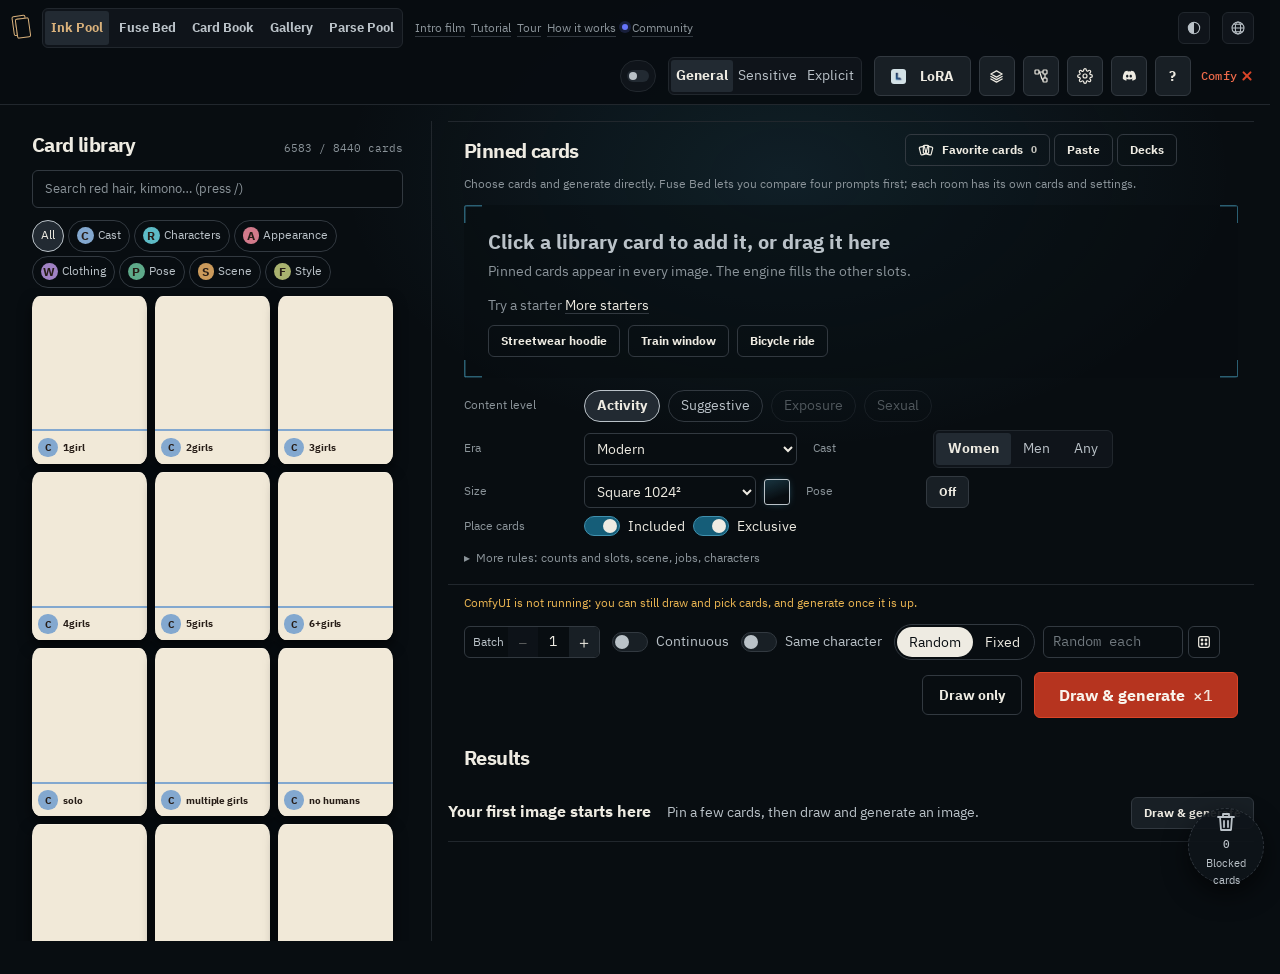
==== commit 3c238e75: "AI assistant polish (20 review items): chat flow, workspace tools, settings / phone / English Chat: " ====
--- a/web/index.html
+++ b/web/index.html
@@ -229,6 +229,7 @@
     <link rel="stylesheet" href="models.css" />
     <link rel="stylesheet" href="discord.css" />
     <link rel="stylesheet" href="assistant.css" />
+    <link rel="stylesheet" href="assistant-chat.css" />
     <link rel="stylesheet" href="locale.css" />
   </head>
   <body>
--- a/web/styles.css
+++ b/web/styles.css
@@ -3085,7 +3085,7 @@
   align-items: center;
   gap: var(--space-xs);
   max-width: calc(100vw - 2 * var(--space-md) - 96px);
-  padding: var(--space-xs) var(--space-xs) var(--space-xs) var(--space-md);
+  padding: var(--space-xs);
   border: 1px solid var(--color-rule);
   border-radius: 999px;
   background: color-mix(in oklch, var(--color-paper-2) 94%, transparent);
@@ -3104,11 +3104,22 @@
   pointer-events: auto;
 }
 
+/* 2026-11-19 專案主：「太長了，而且太小」。按鈕放大一點（38px；44px 又太大）、字跟著大；
+ * 平常那行狀態字（池子是空的，全靠抽／池裡 N 張）不放：它不是動作，只是把整條拉長。
+ * 印的時候才寫出來（捲去看舊圖時也知道還有幾張）。 */
 .go-float .btn {
+  height: 38px;
+  padding-inline: var(--space-md);
   border-radius: 999px;
+  font-size: var(--text-sm);
+}
+
+.go-float .btn-primary {
+  padding-inline: var(--space-lg);
 }
 
 .go-float-state {
+  display: none;
   font-size: var(--text-xs);
   color: var(--color-muted);
   white-space: nowrap;
@@ -3117,6 +3128,12 @@
   min-width: 0;
 }
 
+/* 印的時候才寫在左邊（印製中・還有幾張）：浮在上方會被「偏好卡牌」那顆擋住。 */
+.go-float[data-busy] .go-float-state {
+  display: block;
+  padding-inline: var(--space-sm) var(--space-2xs);
+}
+
 @media (max-width: 640px) {
   /* 手機上這排常停在「更多規則」這類字上面：半透明時後面的字透上來，看起來像疊了兩層字。底色塗滿。 */
   .go-float {
@@ -3132,11 +3149,13 @@
   .go-float-state {
     display: none;
   }
+  /* 「偏好卡牌」那顆就在浮動列正上方：小標籤疊在它更上面、置中，不被它蓋掉（以前在左邊，被切成「印製中・還有」）。 */
   .go-float[data-busy] .go-float-state {
     display: block;
     position: absolute;
-    left: var(--space-sm);
-    bottom: calc(100% + var(--space-2xs));
+    left: 50%;
+    translate: -50% 0;
+    bottom: calc(100% + 58px);
     max-width: calc(100% - 2 * var(--space-sm));
     padding: 2px var(--space-sm);
     border: 1px solid var(--color-rule);
--- a/web/assistant.css
+++ b/web/assistant.css
@@ -160,9 +160,38 @@
     margin-right: calc(var(--ai-w) + var(--space-sm));
     transition: margin-right var(--dur-medium) var(--ease-out);
   }
-  html[data-ai-panel="open"] .trash,
-  html[data-ai-panel="open"] .go-float {
+  html[data-ai-panel="open"] .trash {
     right: calc(var(--ai-w) + var(--space-md) * 1.5);
+  }
+  /* 底部浮動列：置中在聊天室左邊剩下的那一塊。不能也設 right —— left、right 都有，這條會被拉成整排長、
+   * 按鈕擠在左邊（2026-11-19 專案主截圖）。 */
+  /* 偏好卡牌（托盤）就疊在浮動列上面：一起置中在同一塊，兩顆對齊。 */
+  html[data-ai-panel="open"] .go-float,
+  html[data-ai-panel="open"] .fav-hand {
+    left: calc((100% - var(--ai-w) - var(--space-sm)) / 2);
+  }
+  /* 托盤展開時的寬度上限也換成那一塊的寬（原本是整個畫面減 20px：置中在左邊那塊之後會超出左緣）。 */
+  /* 只管展開的：收起來的那顆照原本（max-content，跟內容一樣寬）。 */
+  html[data-ai-panel="open"] .fav-hand:not([data-open="false"]) {
+    width: min(calc(100vw - var(--ai-w) - var(--space-sm) - 20px), max(var(--fav-want, 360px), 360px));
+  }
+}
+/* 開關聊天室時兩顆跟著版面滑過去，不是一格跳（只在助手開著時加；原本的過渡照列，只多一個 left）。 */
+@media (min-width: 75rem) and (prefers-reduced-motion: no-preference) {
+  html[data-ai] .go-float {
+    transition:
+      left var(--dur-medium) var(--ease-out),
+      transform var(--dur-short) var(--ease-out),
+      opacity var(--dur-short) var(--ease-out);
+  }
+  html[data-ai] .fav-hand {
+    transition:
+      left var(--dur-medium) var(--ease-out),
+      width var(--dur-medium) var(--ease-out),
+      border-color var(--dur-micro) var(--ease-out),
+      box-shadow var(--dur-micro) var(--ease-out),
+      scale var(--dur-short) var(--ease-out),
+      translate var(--dur-short) var(--ease-out);
   }
 }
 
@@ -312,16 +341,10 @@
   gap: var(--space-md);
   outline: none;
 }
+/* 進場由 assistant.js 演（rise／riseLast）：串流時整則一直重畫，CSS 的進場會每個字重播一次、一直閃。 */
 .ai-msg {
   display: flex;
   gap: var(--space-xs);
-  animation: ai-msg-in var(--dur-medium) var(--ease-out);
-}
-@keyframes ai-msg-in {
-  from {
-    opacity: 0;
-    transform: translateY(6px);
-  }
 }
 .ai-user {
   flex-direction: column;
@@ -820,6 +843,8 @@
   display: flex;
   flex-direction: column;
   gap: var(--space-sm);
+  min-width: 0;
+  max-width: 100%;
 }
 .ai-setup-intro {
   margin: 0;
@@ -842,6 +867,7 @@
   display: grid;
   grid-template-columns: minmax(0, 1fr) auto;
   gap: 4px var(--space-sm);
+  min-width: 0;
   padding: var(--space-sm);
   border: 1px solid var(--color-rule);
   border-radius: var(--radius-md);
@@ -859,7 +885,9 @@
 .ai-cli-name {
   display: flex;
   align-items: baseline;
+  flex-wrap: wrap;
   gap: var(--space-xs);
+  min-width: 0;
 }
 .ai-cli-name small {
   color: var(--color-muted);
@@ -894,9 +922,26 @@
 }
 .ai-cli-note {
   grid-column: 1 / -1;
+  min-width: 0;
   margin: 0;
   font-size: var(--text-xs);
   color: var(--color-muted);
+  overflow-wrap: anywhere;
+}
+.ai-picked-mark {
+  padding: 1px 8px;
+  border-radius: 999px;
+  background: var(--color-accent);
+  color: var(--color-accent-ink);
+  font-size: var(--text-2xs);
+  font-weight: 700;
+  letter-spacing: 0.04em;
+}
+.ai-picked-mark[hidden] {
+  display: none;
+}
+.ai-api-head:not(:has(.ai-picked-mark:not([hidden]))) {
+  display: none;
 }
 .ai-cli-actions {
   grid-column: 1 / -1;
@@ -909,13 +954,21 @@
   flex: 1;
   max-width: 22rem;
 }
+/* 推理強度：短選單，跟模型選單擺同一行 */
+.ai-effort {
+  flex: none;
+  width: auto;
+  min-width: 7.5rem;
+}
 .ai-api {
   display: grid;
   gap: var(--space-xs);
+  min-width: 0;
   padding: var(--space-sm);
   border: 1px solid var(--color-rule);
   border-radius: var(--radius-md);
   background: var(--color-paper-3);
+  transition: border-color var(--dur-short) var(--ease-out), box-shadow var(--dur-short) var(--ease-out);
 }
 .ai-api-row {
   display: flex;
@@ -955,8 +1008,24 @@
 .ai-api-actions {
   justify-content: flex-end;
 }
+.ai-remote {
+  min-width: 0;
+  max-width: 100%;
+}
 .ai-remote-switch {
   flex-wrap: wrap;
+  max-width: 100%;
+}
+.ai-remote-help {
+  display: grid;
+  gap: var(--space-sm);
+  min-width: 0;
+}
+.ai-remote-help p,
+.ai-remote-status {
+  margin: 0;
+  line-height: 1.6;
+  overflow-wrap: anywhere;
 }
 .ai-test-line {
   margin: 0;
@@ -972,6 +1041,62 @@
 .ai-redetect {
   justify-self: end;
   font-size: var(--text-xs);
+}
+
+/* 手機英文：名稱和版本一行，登入／隔離下一行，模型自己一行，強度和「使用」並排。
+ * 遠端說明另起一行，允許換行。選單的 min-content 不能把紙張撐出畫面。 */
+@media (max-width: 40rem) {
+  .ai-cli {
+    grid-template-columns: minmax(0, 1fr);
+  }
+  .ai-cli-chips {
+    justify-content: flex-start;
+    min-width: 0;
+  }
+  .ai-cli-actions {
+    display: grid;
+    grid-template-columns: minmax(0, 1fr) auto;
+    align-items: center;
+  }
+  .ai-cli-model {
+    grid-column: 1 / -1;
+    width: 100%;
+    max-width: none;
+  }
+  .ai-effort {
+    min-width: 0;
+    width: 100%;
+  }
+  .ai-api-row {
+    display: grid;
+    grid-template-columns: minmax(0, 1fr);
+  }
+  .ai-grow {
+    min-width: 0;
+  }
+  .ai-api .select,
+  .ai-field,
+  .ai-cli-model {
+    width: 100%;
+    min-width: 0;
+    max-width: 100%;
+  }
+  .ai-remote-switch {
+    display: flex;
+    white-space: normal;
+  }
+  .ai-remote-label {
+    flex: 1 1 auto;
+    min-width: 0;
+    white-space: normal;
+  }
+  .ai-remote-note {
+    flex: 1 0 100%;
+    min-width: 0;
+    white-space: normal;
+    overflow-wrap: anywhere;
+    line-height: 1.5;
+  }
 }
 
 /* ---------- 手機：從底部拉上來的面板 ---------- */
@@ -1042,3 +1167,175 @@
     transition: none !important;
   }
 }
+
+/* ---------- 排字盤（paste_prompt）：助手寫的提示詞排成一排鉛字 ----------
+ * 剛排出來是原文（灰的鉛字），認得的墨成牌名（朱色），牌飛走後留一個空框；
+ * 詞庫沒有的是虛線框，飛去字盒找；畫質詞、LoRA 這類引擎自己處理的淡掉。 */
+/* 排字盤在明細欄（直排的 flex）裡，自己橫排、換行。 */
+.ai-step .ai-sorts {
+  display: flex;
+  align-self: stretch;
+  flex-direction: row;
+  flex-wrap: wrap;
+  gap: 4px;
+  margin: 5px 0 3px;
+  padding: 6px;
+  border-radius: var(--radius-sm);
+  background:
+    linear-gradient(180deg, oklch(0% 0 0 / 0.2), oklch(0% 0 0 / 0.05)),
+    var(--color-paper-3);
+  box-shadow: inset 0 1px 3px oklch(0% 0 0 / 0.38), 0 1px 0 var(--color-shine);
+}
+.ai-sort {
+  display: inline-flex;
+  align-items: center;
+  max-width: 100%;
+  padding: 1px 7px;
+  border: 1px solid var(--color-rule);
+  border-radius: 4px;
+  overflow: hidden;
+  font-family: var(--font-mono);
+  font-size: 11px;
+  line-height: 1.6;
+  white-space: nowrap;
+  text-overflow: ellipsis;
+  color: var(--color-ink-2);
+  background: linear-gradient(180deg, var(--color-paper), var(--color-paper-2));
+  box-shadow: 0 1px 0 oklch(0% 0 0 / 0.3), inset 0 1px 0 var(--color-shine);
+  transition:
+    color var(--dur-medium) var(--ease-out),
+    background var(--dur-medium) var(--ease-out),
+    border-color var(--dur-medium) var(--ease-out),
+    box-shadow var(--dur-medium) var(--ease-out),
+    opacity var(--dur-medium) var(--ease-out);
+}
+/* 認得的字：墨成牌名 */
+.ai-sort[data-kind="card"][data-inked="true"] {
+  font-family: inherit;
+  font-weight: 600;
+  color: var(--ai-ink);
+  border-color: oklch(70% 0.17 35 / 0.55);
+  background: linear-gradient(180deg, oklch(70% 0.17 35 / 0.16), oklch(70% 0.17 35 / 0.06));
+}
+/* 牌飛進合成池了：留下空框＋一個勾 */
+.ai-sort[data-kind="card"][data-state="set"] {
+  color: var(--color-ink-2);
+  background: transparent;
+  border-color: oklch(70% 0.17 35 / 0.35);
+  box-shadow: inset 0 0 0 1px oklch(0% 0 0 / 0.2);
+}
+.ai-sort[data-kind="card"][data-state="set"]::after {
+  content: "✓";
+  margin-left: 4px;
+  font-size: 10px;
+  color: var(--ai-ink);
+}
+.ai-sort[data-state="wait"] {
+  border-color: oklch(78% 0.14 80 / 0.7);
+  box-shadow: 0 0 0 2px oklch(78% 0.14 80 / 0.16);
+}
+.ai-sort[data-state="miss"] {
+  opacity: 0.5;
+  text-decoration: line-through;
+}
+/* 詞庫沒有：虛線框，去字盒找 */
+.ai-sort[data-kind="unknown"] {
+  border-style: dashed;
+  border-color: var(--color-muted);
+  background: transparent;
+  box-shadow: none;
+  font-style: italic;
+}
+.ai-sort[data-kind="unknown"][data-state="away"] {
+  opacity: 0.28;
+}
+.ai-sort[data-kind="unknown"][data-state="look"] {
+  color: var(--ai-glow);
+  border-color: var(--ai-glow);
+  box-shadow: 0 0 0 3px var(--ai-glow-soft);
+}
+.ai-sort[data-kind="unknown"][data-state="look"]::before {
+  content: "→ 字盒 ";
+  margin-right: 3px;
+  font-style: normal;
+  font-size: 10px;
+  opacity: 0.8;
+}
+html[lang^="en"] .ai-sort[data-kind="unknown"][data-state="look"]::before {
+  content: "→ library ";
+}
+/* 引擎自己處理的（畫質詞、LoRA）、不收的 */
+.ai-sort[data-kind="muted"][data-inked="true"] {
+  opacity: 0.42;
+  box-shadow: none;
+}
+.ai-sort[data-kind="blocked"] {
+  color: var(--color-danger, oklch(65% 0.2 25));
+  text-decoration: line-through;
+  opacity: 0.7;
+}
+/* 飛去字盒的那顆字 */
+.ai-sort-ghost {
+  box-shadow:
+    0 10px 24px var(--color-shade),
+    0 0 0 3px var(--ai-glow-soft);
+  color: var(--ai-glow);
+  border-color: var(--ai-glow);
+  will-change: transform, opacity;
+}
+
+/* ---------- 字盒裡的候選（助手找相近的牌）：一張接一張亮起、牌角編號 ---------- */
+#lib-grid .card.ai-cand {
+  z-index: 2;
+  outline: 2px solid var(--ai-glow);
+  outline-offset: 3px;
+  box-shadow: 0 0 0 6px var(--ai-glow-soft), 0 12px 28px var(--color-shade);
+  animation:
+    ai-cand-in 560ms var(--ease-out) calc(var(--ai-cand-i, 0) * 120ms) backwards,
+    ai-cand-breathe 2.2s var(--ease-in-out) calc(560ms + var(--ai-cand-i, 0) * 120ms) infinite;
+}
+#lib-grid .card.ai-cand::after {
+  content: attr(data-ai-cand);
+  position: absolute;
+  right: 5px;
+  bottom: 5px;
+  z-index: 4;
+  width: 18px;
+  height: 18px;
+  border-radius: 50%;
+  display: grid;
+  place-items: center;
+  font: 700 11px/1 var(--font-mono);
+  color: oklch(18% 0.02 230);
+  background: var(--ai-glow);
+  box-shadow: 0 2px 6px var(--color-shade);
+  animation: ai-badge-in 420ms var(--ease-settle, var(--ease-out)) calc(260ms + var(--ai-cand-i, 0) * 120ms) backwards;
+}
+@keyframes ai-cand-in {
+  from {
+    outline-color: transparent;
+    box-shadow: 0 0 0 0 transparent;
+    transform: translateY(8px) scale(0.95);
+    filter: brightness(1.6) saturate(0.4);
+  }
+}
+@keyframes ai-cand-breathe {
+  50% {
+    box-shadow: 0 0 0 10px transparent, 0 12px 28px var(--color-shade);
+  }
+}
+@keyframes ai-badge-in {
+  from {
+    transform: scale(0);
+    opacity: 0;
+  }
+}
+@media (prefers-reduced-motion: reduce) {
+  #lib-grid .card.ai-cand,
+  #lib-grid .card.ai-cand::after {
+    animation: none;
+  }
+  .ai-sort {
+    transition: none;
+  }
+}
--- a/web/assistant-chat.css
+++ b/web/assistant-chat.css
@@ -0,0 +1,130 @@
+/* 墨池助手：聊天流程這一側新加的樣式（assistant.js；assistant.css 是設定、手機版面那一側的）。
+ * 全部掛在 .ai-* 底下：實驗功能關著時頁面上沒有這些節點，這份樣式什麼都不碰。 */
+
+/* 送出：收下文字到真的送出去之間（初開聊天室要先等連線狀態）淡成等待，再按一次 Enter 不會又送一次。 */
+.ai-send[data-pending="true"] {
+  opacity: 0.55;
+  cursor: progress;
+}
+.ai-send {
+  transition:
+    transform var(--dur-short) var(--ease-settle),
+    background-color var(--dur-micro) var(--ease-out),
+    opacity var(--dur-short) var(--ease-out);
+}
+
+/* 一批工具還在跑：復原、舊確認卡的鈕留在原位、淡一點（按了說「這一批做完就能按」）。 */
+.ai-step-undo,
+.ai-confirm-actions .btn {
+  transition: opacity var(--dur-short) var(--ease-out);
+}
+.ai-log[data-busy="true"] :is(.ai-step-undo, .ai-confirm-actions .btn)[aria-disabled="true"] {
+  opacity: 0.4;
+  cursor: not-allowed;
+}
+
+/* 確認卡按下去：兩顆當場鎖住，選的那顆呼吸，另一顆淡掉。 */
+.ai-confirm-actions .btn[data-busy] {
+  pointer-events: none;
+}
+.ai-confirm-actions .btn[data-busy]:not([data-chosen]) {
+  opacity: 0.35;
+}
+.ai-confirm-actions .btn[data-chosen] {
+  animation: ai-confirm-wait 1.1s var(--ease-in-out) infinite;
+}
+@keyframes ai-confirm-wait {
+  50% {
+    opacity: 0.6;
+  }
+}
+/* 已失效、沒做成：寫出原因，不是一句「保留原狀」帶過。 */
+.ai-confirm[data-state="stale"],
+.ai-confirm[data-state="failed"] {
+  border-color: color-mix(in oklch, var(--color-accent-2) 45%, transparent);
+  background: transparent;
+}
+.ai-confirm[data-state="stale"] > p:first-child,
+.ai-confirm[data-state="failed"] > p:first-child {
+  color: var(--color-muted);
+}
+.ai-confirm-why {
+  margin: 0;
+  font-size: var(--text-sm);
+  color: var(--color-accent-2);
+}
+
+/* 連續的成功查詢收成一行：「已查詢 N 步」，按了展開。 */
+.ai-step-fold {
+  display: block;
+}
+.ai-fold > summary {
+  display: grid;
+  grid-template-columns: 14px minmax(0, 1fr) auto;
+  gap: 2px var(--space-xs);
+  list-style: none;
+  cursor: pointer;
+  color: var(--color-ink-2);
+}
+.ai-fold > summary::-webkit-details-marker {
+  display: none;
+}
+.ai-fold > summary::after {
+  content: "";
+  align-self: center;
+  width: 6px;
+  height: 6px;
+  margin-right: 4px;
+  border-right: 1.5px solid currentColor;
+  border-bottom: 1.5px solid currentColor;
+  transform: rotate(45deg);
+  transition: transform var(--dur-short) var(--ease-out);
+}
+.ai-fold[open] > summary::after {
+  transform: rotate(225deg);
+}
+.ai-fold > summary .ai-step-dot {
+  border-color: var(--color-good);
+  background: var(--color-good);
+  box-shadow: inset 0 0 0 2px var(--color-paper-2);
+}
+.ai-fold > summary b {
+  font-weight: 600;
+}
+.ai-fold-list {
+  margin-top: 2px;
+  padding: 0 0 0 var(--space-sm);
+  border: 0;
+  background: transparent;
+}
+
+/* 聊天室裡的提示附一顆動作鈕（主機還沒開放 → 重新檢查）。 */
+.ai-note {
+  display: inline-flex;
+  flex-wrap: wrap;
+  align-items: baseline;
+  justify-content: center;
+  gap: 2px var(--space-xs);
+  transition: color var(--dur-short) var(--ease-out);
+}
+.ai-note[data-kind="ok"] {
+  color: var(--color-good);
+}
+.ai-note-act {
+  font-size: inherit;
+}
+
+/* 復原了整輪：狀態列的點換成空心（跟步驟的「已復原」一樣）。 */
+.ai-state[data-kind="undone"] .ai-state-dot {
+  background: transparent;
+  box-shadow: inset 0 0 0 1.5px var(--color-muted);
+}
+
+@media (prefers-reduced-motion: reduce) {
+  .ai-confirm-actions .btn[data-chosen] {
+    animation: none;
+  }
+  .ai-fold > summary::after {
+    transition: none;
+  }
+}
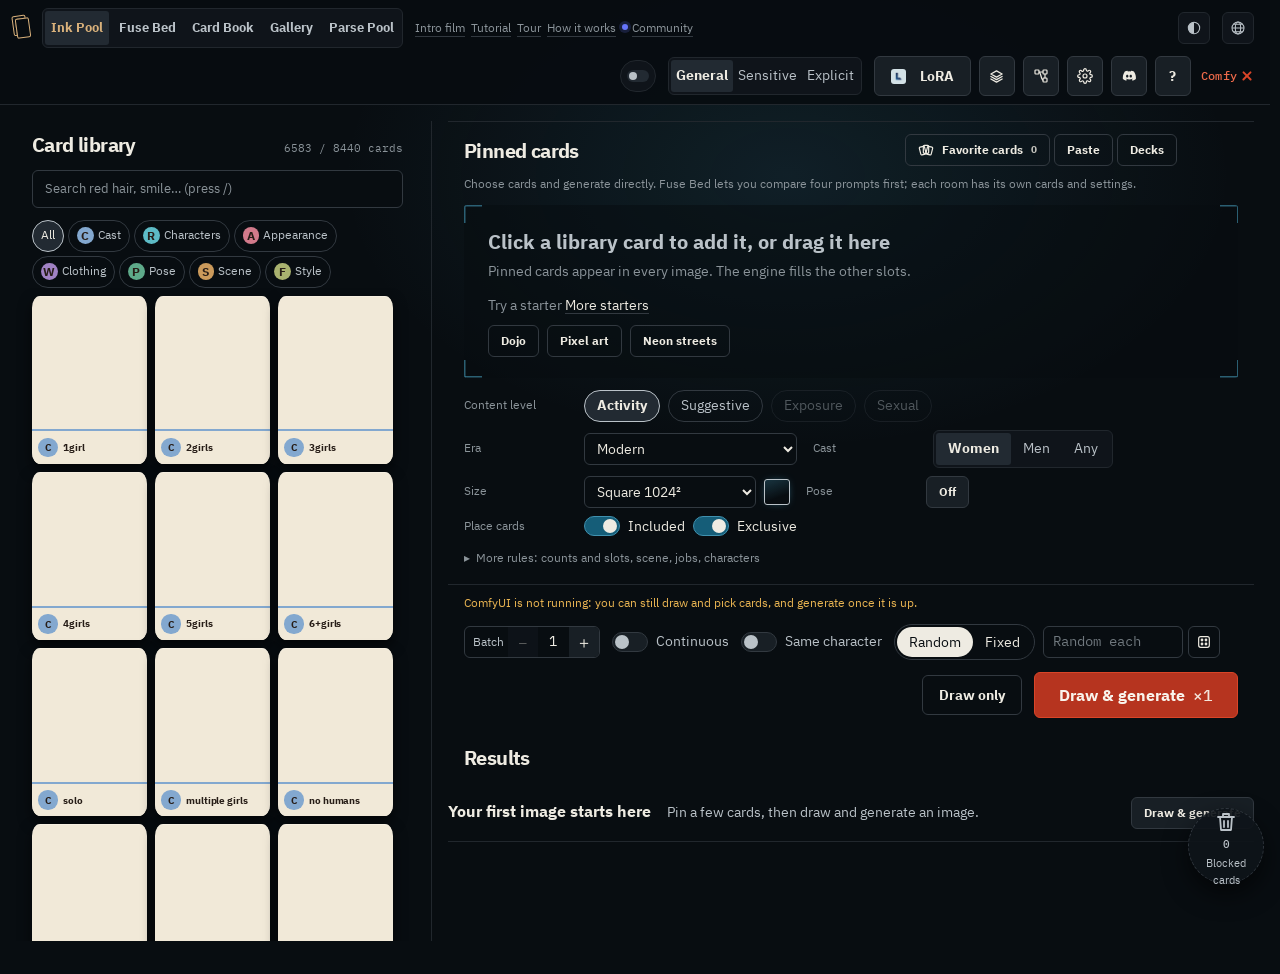
==== commit 545e719c: "UI review round: Hires stop is clickable and also sits by Draw & generate (results row, floating bar" ====
--- a/web/index.html
+++ b/web/index.html
@@ -267,7 +267,7 @@
           <button class="btn btn-small btn-ghost lib-toggle" id="lib-toggle" type="button" aria-controls="lib-grid">收起字盒</button>
         </div>
         <div class="lib-search">
-          <input id="lib-q" type="search" placeholder="搜尋：紅髮、kimono…（按 / 跳到這裡）" aria-label="搜尋字盒" autocomplete="off" />
+          <input id="lib-q" type="search" placeholder="搜尋：紅髮、red hair…（按 / 跳到這裡）" aria-label="搜尋字盒" autocomplete="off" />
         </div>
         <div class="suit-tabs" id="suit-tabs" role="group" aria-label="花色"></div>
         <div class="group-now" id="lib-group-now" hidden></div>
--- a/web/card.css
+++ b/web/card.css
@@ -580,7 +580,17 @@
     border-color var(--dur-micro) var(--ease-out),
     box-shadow var(--dur-micro) var(--ease-out),
     scale var(--dur-short) var(--ease-out),
-    translate var(--dur-short) var(--ease-out);
+    translate var(--dur-short) var(--ease-out),
+    background-color var(--dur-short) var(--ease-out),
+    backdrop-filter var(--dur-short) var(--ease-out);
+}
+
+/* 捲動中（motion.js 的 watchScrolling）：托盤底下的內容每一格都在動，毛玻璃要每一格重算，
+ * 生圖時跟 ComfyUI 搶顯示卡、捲動會掉幀。先換成幾乎不透明的底，停下來再淡回毛玻璃。 */
+html[data-scrolling] .fav-hand {
+  -webkit-backdrop-filter: none;
+  backdrop-filter: none;
+  background: color-mix(in oklch, var(--color-paper) 97%, transparent);
 }
 
 .fav-hand[data-hidden="true"] {
--- a/web/styles.css
+++ b/web/styles.css
@@ -2411,6 +2411,45 @@
   transition-duration: var(--dur-short);
 }
 
+/* 選格的「隨機」開關：一顆小膠囊，開著時墨色填滿、骰子點亮；亮著的格子改成虛線框（候選，不是每張都補）。 */
+.skel-rand {
+  display: inline-flex;
+  align-items: center;
+  gap: 4px;
+  min-height: 28px;
+  padding: 0 var(--space-xs) 0 6px;
+  border: 1px solid var(--color-rule);
+  border-radius: 999px;
+  background: transparent;
+  color: var(--color-muted);
+  font-size: var(--text-xs);
+  white-space: nowrap;
+  transition:
+    background-color var(--dur-short) var(--ease-out),
+    border-color var(--dur-short) var(--ease-out),
+    color var(--dur-short) var(--ease-out);
+}
+.skel-rand-dice {
+  display: inline-grid;
+  place-items: center;
+}
+.skel-rand[aria-checked="true"] {
+  background: var(--color-ink);
+  border-color: var(--color-ink);
+  color: var(--color-paper);
+  font-weight: 700;
+}
+@media (hover: hover) and (pointer: fine) {
+  .skel-rand[aria-checked="false"]:hover {
+    border-color: var(--color-ink-2);
+    color: var(--color-ink);
+  }
+}
+.skel-row[data-random="true"] .skel-chip[aria-pressed="true"] {
+  border-style: dashed;
+  border-color: var(--color-ink);
+}
+
 /* 剛展開：格子依序浮上來。 */
 .skel-row.is-opening .skel-chip {
   animation: skel-chip-in var(--dur-long) var(--ease-out) backwards;
@@ -2945,7 +2984,7 @@
   aspect-ratio: 480 / 702;
   margin-left: calc(var(--w) / -2);
   border-radius: 6px;
-  overflow: hidden;
+  /* 不用 overflow: hidden 裁圓角：在印時牌外圍那圈花色光（::after）要畫在牌外面。圓角由插畫、底下那行字自己裁（同樣的形狀）。 */
   background: var(--color-stock);
   color: var(--color-stock-ink);
   box-shadow: var(--shadow-card);
@@ -2959,6 +2998,8 @@
 .hand-card img {
   width: 100%;
   height: 100%;
+  /* 跟牌的內框同一個圓角（上緣被 4px 的花色邊吃掉，垂直半徑剩 2px）。 */
+  border-radius: 6px 6px 6px 6px / 2px 2px 6px 6px;
   object-fit: cover;
   object-position: 50% 22%;
   display: block;
@@ -2985,6 +3026,7 @@
   white-space: nowrap;
   overflow: hidden;
   text-overflow: ellipsis;
+  border-radius: 0 0 6px 6px;
   background: color-mix(in oklch, var(--color-stock) 88%, transparent);
 }
 
@@ -3004,15 +3046,37 @@
 .shot[data-status="running"] .hand-card {
   transform: translateX(calc(var(--o) * min(14px, 4.4cqi))) translateY(calc(var(--y) * 1px + 4px)) rotate(calc(var(--o) * 3deg));
   transition: transform var(--dur-story) var(--ease-out), filter var(--dur-story) var(--ease-out);
+  box-shadow: var(--shadow-card), 0 0 0 1px color-mix(in oklch, var(--suit) 35%, transparent);
+}
+
+/* 牌緣的花色光一呼一吸：光畫在牌外圍的一層（::after，跟牌一起轉），只動它的透明度 —— 顯示卡直接合成，不必重畫牌。
+ * 以前直接動牌的 box-shadow：送到 ComfyUI、等開始畫的那一整段，每一格都要重算、重畫每張牌（連插畫），
+ * 正好是顯示卡被 ComfyUI 佔滿的時候，捲動、發牌跟著掉幀（2026-11-19）。 */
+.shot[data-status="running"] .hand-card::after {
+  content: "";
+  position: absolute;
+  /* 蓋到 4px 的花色上緣（::after 從內框算起）。 */
+  inset: -4px 0 0;
+  border-radius: 6px;
+  pointer-events: none;
+  box-shadow:
+    0 0 0 1px color-mix(in oklch, var(--suit) 70%, transparent),
+    0 0 16px -2px color-mix(in oklch, var(--suit) 70%, transparent);
+  opacity: 0;
+  will-change: opacity;
   animation: hand-ready var(--dur-breath) var(--ease-in-out) infinite alternate;
 }
 
 @keyframes hand-ready {
-  from {
-    box-shadow: var(--shadow-card), 0 0 0 1px color-mix(in oklch, var(--suit) 35%, transparent);
-  }
   to {
-    box-shadow: var(--shadow-card), 0 0 0 1px color-mix(in oklch, var(--suit) 70%, transparent), 0 0 16px -2px color-mix(in oklch, var(--suit) 70%, transparent);
+    opacity: 1;
+  }
+}
+
+@media (prefers-reduced-motion: reduce) {
+  .shot[data-status="running"] .hand-card::after {
+    animation: none;
+    opacity: 0.6;
   }
 }
 
@@ -3028,6 +3092,10 @@
 .shot-merge .hand-card {
   animation: none;
   transition: none;
+}
+/* 合起來的那一手不呼吸（光暈那一層也停）。 */
+.shot-merge .hand-card::after {
+  animation: none;
 }
 
 .merge-streak {
@@ -3490,6 +3558,17 @@
   }
 }
 
+/* Hires／修臉進行中：下緣那行讓給圖上的 Hires 狀態和「停」。
+ * 畫框是 container（自成一層），Hires 那條的 z-index 蓋不過這行：以前滑鼠移上去，這行浮出來壓在「停」上面、按不到。
+ * （屬性寫兩次是要比上面「滑鼠移上去就亮」那條強。） */
+.shot[data-hi][data-hi] > .shot-meta {
+  opacity: 0;
+  pointer-events: none;
+}
+.shot[data-hi][data-hi] > .shot-meta > * {
+  pointer-events: none;
+}
+
 /* 印好了就不寫「印好了」：圖在那裡就是印好了；排著、在印、印壞的才寫。 */
 .shot[data-status="done"] > .shot-meta .status {
   display: none;
@@ -3534,6 +3613,13 @@
 /* 撤下是這排唯一會拿掉東西的：推到最右、字色放淡，跟其他動作分開。
    五顆放不下一行時，它自己靠右落在第二行，看起來是分組，不是被擠下去。 */
 .shot[data-status="drawn"] .shot-reprint {
+  display: none;
+}
+
+/* 印壞、取消、中斷又沒有圖：畫框裡已經寫了原因和「重試這張」（原位重印）。
+ * 下緣那行不再寫一次同樣的原因；滑過的那排也不放「同種子重印」（那顆是另外排一張新的，並排分不出差別）。 */
+.shot:is([data-status="failed"], [data-status="cancelled"], [data-status="stopped"])[data-bare="true"] > .shot-meta .status,
+.shot:is([data-status="failed"], [data-status="cancelled"], [data-status="stopped"])[data-bare="true"] .shot-reprint {
   display: none;
 }
 
@@ -4290,6 +4376,61 @@
   padding: 0;
   border: 0;
   background: none;
+}
+
+/* 底模、LoRA 和強度：兩欄小表，名稱太長就截斷（滑鼠停著看全名），強度用等寬數字靠右。 */
+.sd-model {
+  display: grid;
+  grid-template-columns: auto minmax(0, 1fr);
+  gap: 6px var(--space-sm);
+  margin: 0;
+  padding: var(--space-xs) var(--space-sm);
+  border: 1px solid var(--color-rule-2);
+  border-radius: var(--radius-md);
+  background: var(--color-paper-3);
+  font-size: var(--text-xs);
+}
+.sd-model dt {
+  color: var(--color-muted);
+  white-space: nowrap;
+}
+.sd-model dd {
+  min-width: 0;
+  margin: 0;
+  color: var(--color-ink);
+}
+.sd-model-name {
+  display: block;
+  min-width: 0;
+  overflow: hidden;
+  text-overflow: ellipsis;
+  white-space: nowrap;
+}
+.sd-loras {
+  display: grid;
+  gap: 4px;
+  margin: 0;
+  padding: 0;
+  list-style: none;
+}
+.sd-loras li {
+  display: flex;
+  align-items: baseline;
+  gap: var(--space-xs);
+  min-width: 0;
+}
+.sd-loras .sd-model-name {
+  flex: 1;
+}
+.sd-lora-w {
+  flex: none;
+  font-family: var(--font-mono);
+  font-weight: 600;
+  font-variant-numeric: tabular-nums;
+  color: var(--color-accent);
+}
+.sd-none {
+  color: var(--color-muted);
 }
 
 .sd-head {
@@ -4735,6 +4876,11 @@
 }
 
 /* ---------- 印好了（那張不在畫面上）：底部浮出的膠囊，點了捲過去 ---------- */
+/* 捲動中不用毛玻璃（原因同 card.css 的偏好卡牌托盤）。 */
+html[data-scrolling] .done-pill {
+  backdrop-filter: none;
+  background: color-mix(in oklch, var(--color-paper-3) 97%, transparent);
+}
 .done-pill {
   position: fixed;
   left: 50%;
@@ -4750,6 +4896,7 @@
   backdrop-filter: blur(10px);
   color: var(--color-ink);
   font: inherit;
+  transition: background-color var(--dur-short) var(--ease-out), backdrop-filter var(--dur-short) var(--ease-out);
   box-shadow: var(--shadow-lift), 0 0 0 4px var(--color-pool-soft);
   cursor: pointer;
   translate: -50% 0;
@@ -5355,12 +5502,10 @@
   display: grid;
   gap: var(--space-sm);
   padding: var(--space-md) var(--space-md) var(--space-sm);
-  background:
-    linear-gradient(var(--color-ink-2), var(--color-ink-2)) top left / 14px 2px no-repeat,
-    linear-gradient(var(--color-ink-2), var(--color-ink-2)) top right / 14px 2px no-repeat,
-    var(--color-paper-2);
+  /* 圓角跟裡面的分段鈕、按鈕同一族（2026-11-20 專案主：直角太硬）；角上的墨線一起拿掉，圓角上會歪。 */
+  background: var(--color-paper-2);
   border: 1px solid var(--color-rule);
-  border-radius: var(--radius-xs);
+  border-radius: var(--radius-lg);
   box-shadow: 0 16px 40px var(--color-shade);
 }
 
@@ -5410,6 +5555,44 @@
 
 .hp-note[data-kind="err"] {
   color: var(--color-warn);
+}
+
+/* 「用目前模型」：開關＋底下一行寫會用哪組（開著時名稱轉成墨色、說明換成朱色）。 */
+.hp-model {
+  display: grid;
+  gap: 4px;
+  padding: var(--space-xs) var(--space-sm);
+  border: 1px solid var(--color-rule-2);
+  border-radius: var(--radius-md);
+  transition: border-color var(--dur-short) var(--ease-out), background-color var(--dur-short) var(--ease-out);
+}
+.hp-model[data-on="true"] {
+  border-color: var(--color-rule);
+  background: var(--color-paper-3);
+}
+.hp-model-note {
+  display: grid;
+  gap: 2px;
+  margin: 0;
+  font-size: var(--text-xs);
+  line-height: 1.5;
+}
+.hp-model-line {
+  min-width: 0;
+  overflow: hidden;
+  text-overflow: ellipsis;
+  white-space: nowrap;
+  color: var(--color-muted);
+  transition: color var(--dur-short) var(--ease-out);
+}
+.hp-model[data-on="true"] .hp-model-line {
+  color: var(--color-ink);
+}
+.hp-model-why {
+  color: var(--color-muted);
+}
+.hp-model[data-on="true"] .hp-model-why {
+  color: var(--color-accent);
 }
 
 .hp-was {
@@ -8623,3 +8806,35 @@
     transform: scale(0.85);
   }
 }
+
+/* ==== Grok 2026-11-20 ==== */
+/* 份量角標是滾輪的熱區。pointer-events 仍是 none（牌的點擊、拖曳照舊走牌面），
+ * 這裡把畫出來的角標撐到至少 28px，指得到；不到的時候 weights.js 再從中心補熱區。 */
+.card-w {
+  display: inline-flex;
+  align-items: center;
+  justify-content: center;
+  box-sizing: border-box;
+  min-width: 28px;
+  min-height: 28px;
+}
+
+/* 平常 1.0 不顯示。滑鼠移到牌上才淡入的那顆，用灰字，跟真正調過的暖色分開。 */
+.card-w-rest {
+  color: var(--color-muted);
+}
+
+/* 解析池的入口：電腦寫拖入，觸控寫選圖。parse.css 沒有設這兩個 class 的 display，
+ * 加在這裡才不會改到解析池的版面。兩句都在 HTML 裡，用媒體查詢決定看哪一句。 */
+.parse-drop-touch {
+  display: none;
+}
+
+@media (pointer: coarse), (hover: none) {
+  .parse-drop-mouse {
+    display: none;
+  }
+  .parse-drop-touch {
+    display: block;
+  }
+}
--- a/web/assistant.css
+++ b/web/assistant.css
@@ -787,17 +787,19 @@
   box-shadow:
     0 0 0 1px color-mix(in oklch, var(--ai-glow) 55%, transparent),
     0 0 28px 4px var(--ai-glow-soft);
+  /* 呼吸只動透明度（合成層處理），不每格重算陰影 */
   animation: ai-halo-breathe 1.8s var(--ease-in-out) infinite;
 }
 .ai-halo[data-phase="write"] {
+  /* 朱色淡一點：亮出位置就好，視線留在正在動的那一塊 */
   box-shadow:
-    0 0 0 2px var(--color-accent),
-    0 0 36px 6px oklch(60% 0.19 33 / 0.28);
+    0 0 0 1.5px color-mix(in oklch, var(--color-accent) 75%, transparent),
+    0 0 24px 3px oklch(60% 0.19 33 / 0.16);
 }
 .ai-halo[data-phase="done"] {
   box-shadow:
-    0 0 0 2px var(--color-good),
-    0 0 30px 4px oklch(74% 0.13 150 / 0.22);
+    0 0 0 1.5px var(--color-good),
+    0 0 22px 3px oklch(74% 0.13 150 / 0.16);
 }
 .ai-halo[data-phase="out"] {
   opacity: 0;
@@ -832,9 +834,7 @@
 }
 @keyframes ai-halo-breathe {
   50% {
-    box-shadow:
-      0 0 0 1px color-mix(in oklch, var(--ai-glow) 80%, transparent),
-      0 0 40px 8px var(--ai-glow-soft);
+    opacity: 0.55;
   }
 }
 
--- a/web/assistant-chat.css
+++ b/web/assistant-chat.css
@@ -128,3 +128,354 @@
     transition: none;
   }
 }
+
+/* ---------- 操作紀錄：做完的寫入排成「加入　日落、走路」「長相　2 → 3」 ---------- */
+.ai-ops,
+.ai-change-list {
+  display: grid;
+  grid-template-columns: max-content minmax(0, 1fr);
+  gap: 2px var(--space-sm);
+  margin: 0;
+}
+.ai-op {
+  display: contents;
+}
+.ai-op-k {
+  color: var(--color-muted);
+  font-size: var(--text-xs);
+  line-height: 1.7;
+  letter-spacing: 0.08em;
+  white-space: nowrap;
+}
+.ai-op-v {
+  margin: 0;
+  font-weight: 600;
+  line-height: 1.5;
+  overflow-wrap: anywhere;
+}
+.ai-step[data-status="undone"] .ai-op-v {
+  color: var(--color-muted);
+  text-decoration: line-through;
+}
+
+/* ---------- 推薦卡：字盒同一個卡面＋一句理由＋「加入」 ---------- */
+.ai-sugg {
+  display: grid;
+  grid-template-columns: repeat(auto-fill, minmax(92px, 1fr));
+  gap: var(--space-sm) var(--space-xs);
+  margin-top: var(--space-xs);
+}
+.ai-sugg-item {
+  position: relative;
+  display: grid;
+  justify-items: center;
+  align-content: start;
+  gap: 4px;
+  padding: 6px 4px 8px;
+  border-radius: 10px;
+  background: color-mix(in oklch, var(--color-paper-3) 60%, transparent);
+  transition:
+    background-color var(--dur-short) var(--ease-out),
+    opacity var(--dur-short) var(--ease-out);
+}
+.ai-sugg-item .card {
+  --card-w: 76px;
+  pointer-events: none;
+}
+.ai-sugg-n {
+  position: absolute;
+  z-index: 1;
+  top: 2px;
+  left: 4px;
+  min-width: 18px;
+  height: 18px;
+  padding: 0 4px;
+  border-radius: 999px;
+  background: var(--color-ink);
+  color: var(--color-paper);
+  font-size: 11px;
+  font-weight: 700;
+  line-height: 18px;
+  text-align: center;
+}
+.ai-sugg-blank {
+  display: grid;
+  place-items: center;
+  width: 76px;
+  aspect-ratio: 480 / 702;
+  border-radius: 6px;
+  border: 1px dashed var(--color-line);
+  font-size: var(--text-xs);
+  text-align: center;
+}
+.ai-sugg-why {
+  margin: 0;
+  width: 100%;
+  color: var(--color-muted);
+  font-size: var(--text-xs);
+  line-height: 1.4;
+  text-align: center;
+  overflow-wrap: anywhere;
+}
+.ai-sugg-add {
+  min-width: 64px;
+}
+.ai-sugg-item[data-state="added"] {
+  background: color-mix(in oklch, var(--color-good) 12%, transparent);
+}
+.ai-sugg-item[data-state="added"] .ai-sugg-add {
+  color: var(--color-good);
+  opacity: 1;
+}
+.ai-sugg-item[data-state="busy"] {
+  opacity: 0.7;
+}
+
+/* ---------- 空白畫面：從哪一塊按「問助理」，就寫那一塊現在的樣子 ---------- */
+.ai-empty-ctx {
+  margin: 0;
+  padding: 4px 12px;
+  border-radius: 999px;
+  background: var(--color-paper-3);
+  font-weight: 600;
+}
+
+/* ---------- 「看這 N 張」：找牌結果的浮空小字盒（assistant-found.js），不擋畫面 ---------- */
+.ai-step-found {
+  align-self: start;
+  margin-top: 4px;
+}
+.ai-found {
+  position: fixed;
+  z-index: 56;
+  top: var(--ai-top, 88px);
+  /* 浮在字盒那一側：合成池整塊露出來，點牌飛進去看得到落地 */
+  left: calc(var(--space-sm) + env(safe-area-inset-left));
+  width: min(30rem, 32vw, calc(100vw - var(--ai-w) - 4 * var(--space-sm)));
+  min-width: min(20rem, calc(100vw - 2 * var(--space-sm)));
+  /* 底下讓出偏好卡牌托盤的高度（--fav-h，hand.js 寫的）：托盤不會蓋住小字盒的下半截 */
+  max-height: min(44rem, calc(100dvh - var(--ai-top, 88px) - var(--fav-h, 0px) - var(--space-md)));
+  display: flex;
+  flex-direction: column;
+  gap: var(--space-xs);
+  padding: var(--space-sm) var(--space-md) var(--space-sm);
+  border-radius: var(--radius-md);
+  border: 1px solid var(--color-rule);
+  background: color-mix(in oklch, var(--color-paper-2) 97%, transparent);
+  box-shadow: 0 24px 60px var(--color-shade);
+  transform-origin: 100% 0;
+}
+.ai-found-head {
+  display: flex;
+  align-items: start;
+  justify-content: space-between;
+  gap: var(--space-sm);
+}
+.ai-found-title {
+  margin: 0;
+  font-size: var(--text-md);
+}
+/* 被分級擋著：淡一點（放得進去，這一檔抽不到） */
+.ai-found-card[data-blocked] .card {
+  opacity: 0.45;
+  filter: grayscale(0.6);
+}
+.ai-found-suits,
+.ai-found-groups {
+  display: flex;
+  flex-wrap: wrap;
+  gap: 6px;
+}
+.ai-found-groups[hidden] {
+  display: none;
+}
+.ai-found-n {
+  margin-left: 4px;
+  color: var(--color-muted);
+  font-size: 0.85em;
+  font-variant-numeric: tabular-nums;
+}
+.ai-found-scroll {
+  min-height: 0;
+  overflow-y: auto;
+  overscroll-behavior: contain;
+  margin: 0 calc(-1 * var(--space-xs));
+  padding: 4px var(--space-xs);
+}
+.ai-found-grid {
+  display: grid;
+  grid-template-columns: repeat(auto-fill, minmax(84px, 1fr));
+  gap: var(--space-sm) var(--space-xs);
+  justify-items: center;
+}
+.ai-found-card {
+  position: relative;
+}
+.ai-found-card[hidden] {
+  display: none;
+}
+/* 牌跟字盒同一個（章「池中」「封鎖」也一樣）；只把寬度定下來 */
+.ai-found-card .card {
+  --card-w: 80px;
+}
+.ai-found-blank {
+  display: grid;
+  place-items: center;
+  width: 80px;
+  aspect-ratio: 480 / 702;
+  border: 1px dashed var(--color-rule);
+  border-radius: 6px;
+  font-size: var(--text-xs);
+}
+.ai-found-hint {
+  margin: 0;
+  color: var(--color-muted);
+  font-size: var(--text-xs);
+}
+/* 手機：聊天室是底部的面板，小字盒從底部浮在它上面 */
+@media (max-width: 40rem) {
+  .ai-found {
+    top: auto;
+    left: var(--space-sm);
+    right: var(--space-sm);
+    bottom: calc(var(--space-sm) + env(safe-area-inset-bottom));
+    width: auto;
+    max-height: 72dvh;
+    transform-origin: 50% 100%;
+  }
+}
+
+/* 浮空小字盒的動態：選中的花色底下的墨色（moveInk 用 transform 滑過去）、離開的牌的影子、勾蓋上去 */
+.ai-found-suits {
+  position: relative;
+  isolation: isolate;
+}
+.ai-found-ink {
+  position: absolute;
+  z-index: -1;
+  top: 0;
+  left: 0;
+  border-radius: 999px;
+  background: var(--color-paper-4);
+  box-shadow: inset 0 0 0 1px var(--color-ink-2);
+  transform-origin: 0 50%;
+  pointer-events: none;
+}
+.ai-found-suits .suit-tab[aria-pressed="true"] {
+  background: transparent;
+  border-color: transparent;
+}
+.ai-found-groups {
+  overflow: hidden;
+}
+.ai-found-groups-ghost {
+  flex: none;
+}
+.ai-found-scroll {
+  position: relative;
+}
+.ai-found-ghost {
+  position: absolute;
+  z-index: 1;
+  margin: 0;
+  padding: 0;
+  border: 0;
+  background: none;
+  pointer-events: none;
+}
+.ai-found-ghost .card {
+  --card-w: 80px;
+}
+.ai-shot-ref {
+  white-space: nowrap;
+}
+
+.ai-input[data-work-drop="true"] {
+  outline: 2px solid var(--ai-glow);
+  outline-offset: -2px;
+}
+
+.ai-ref[data-work-id] {
+  min-width: 0;
+  max-width: 100%;
+}
+
+.ai-ref[data-work-id] > span {
+  min-width: 0;
+  overflow: hidden;
+  text-overflow: ellipsis;
+  white-space: nowrap;
+}
+
+.ai-ref[data-work-id] .ai-ref-x {
+  flex: none;
+}
+
+.ai-ref-thumb,
+.ai-work-thumb {
+  flex: none;
+  width: 24px;
+  aspect-ratio: 1;
+  object-fit: cover;
+  border-radius: 4px;
+}
+
+.ai-work-results {
+  display: grid;
+  gap: var(--space-xs);
+  margin: var(--space-xs) 0;
+  padding: 0;
+  list-style: none;
+}
+
+.ai-work-result {
+  display: flex;
+  align-items: center;
+  flex-wrap: wrap;
+  gap: var(--space-xs);
+}
+
+.ai-work-title {
+  flex: 1;
+  overflow-wrap: anywhere;
+}
+
+.ai-step-changes {
+  grid-column: 2 / -1;
+}
+
+.ai-trace {
+  display: grid;
+  gap: var(--space-xs);
+  min-width: 0;
+}
+
+.ai-trace p {
+  margin: 0;
+}
+
+.ai-trace-path {
+  display: flex;
+  flex-wrap: wrap;
+  align-items: center;
+  gap: var(--space-xs);
+}
+
+.ai-trace-path .card {
+  --card-w: 56px;
+  pointer-events: none;
+}
+
+.ai-trace-path .ai-sugg-blank {
+  width: 56px;
+}
+
+.ai-trace-via,
+.ai-trace-note {
+  color: var(--color-muted);
+  font-size: var(--text-xs);
+}
+
+.ai-trace-note {
+  margin-inline-start: var(--space-xs);
+}
